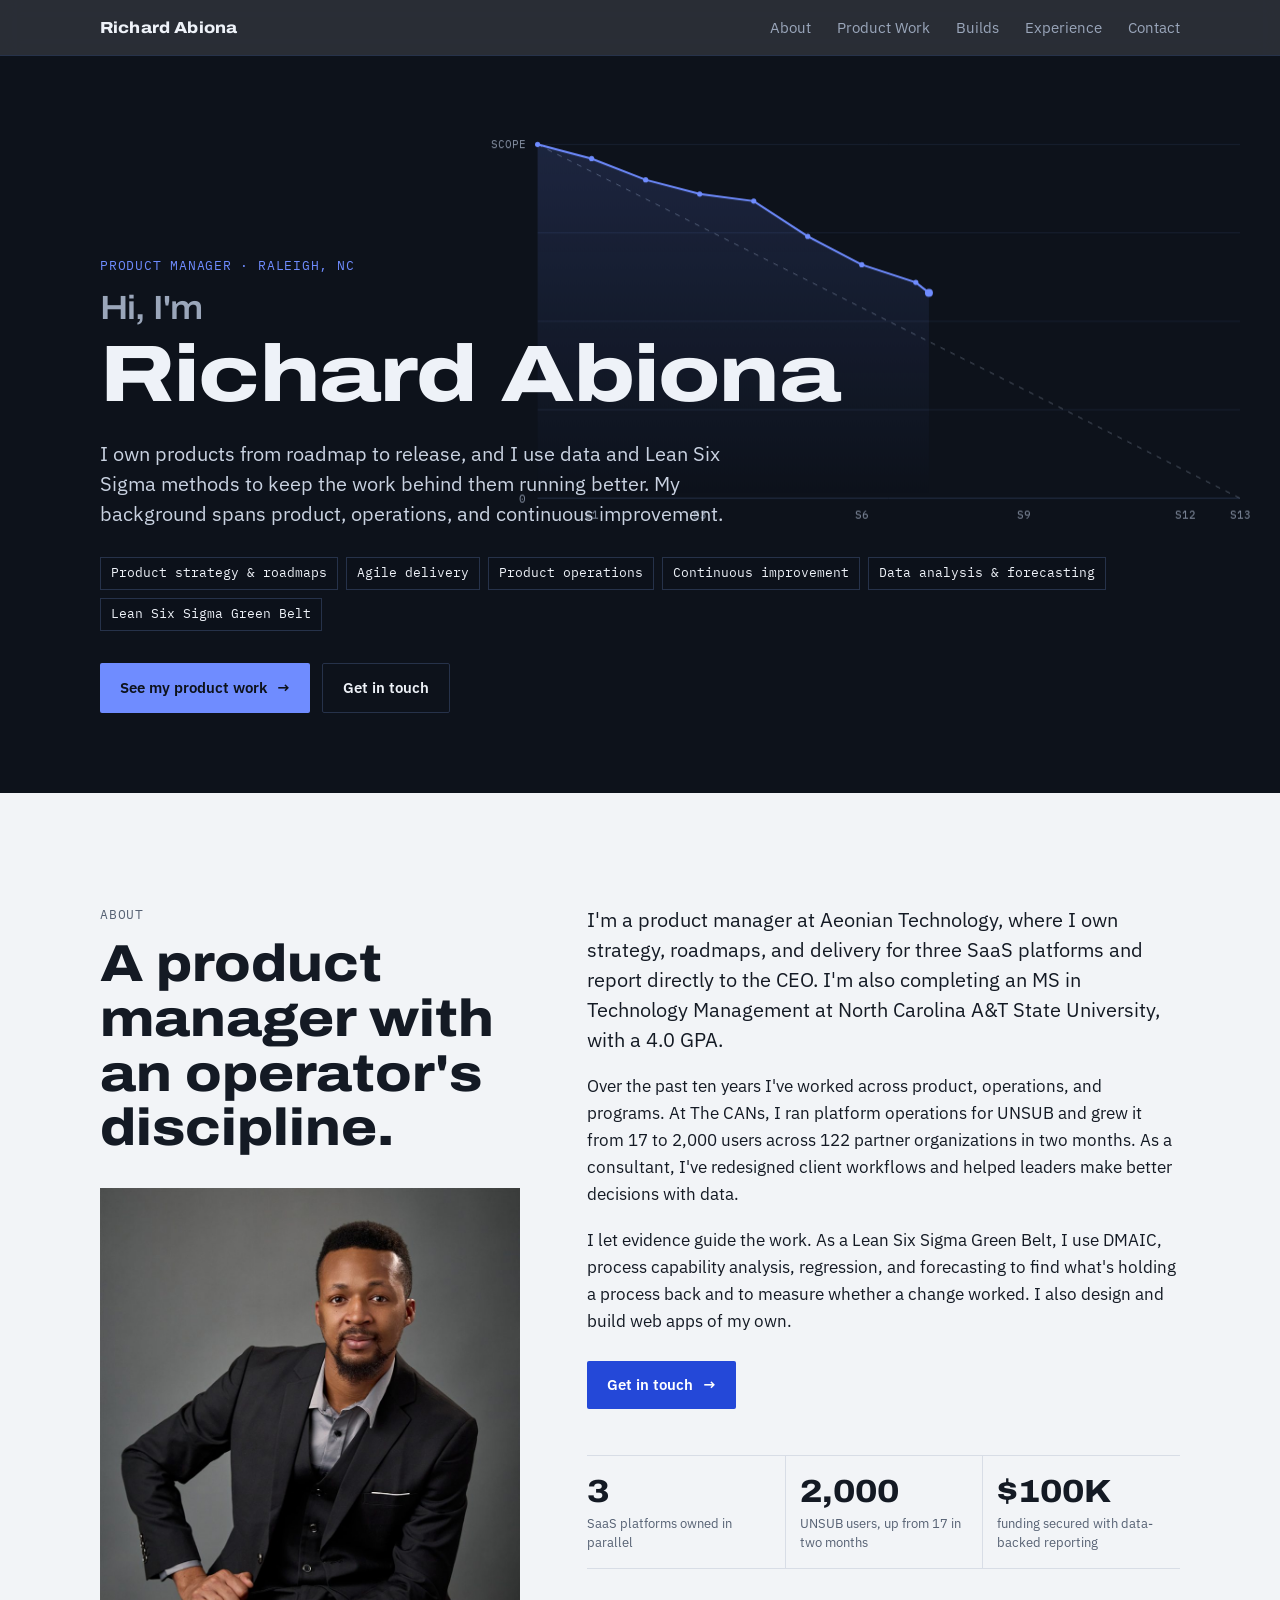
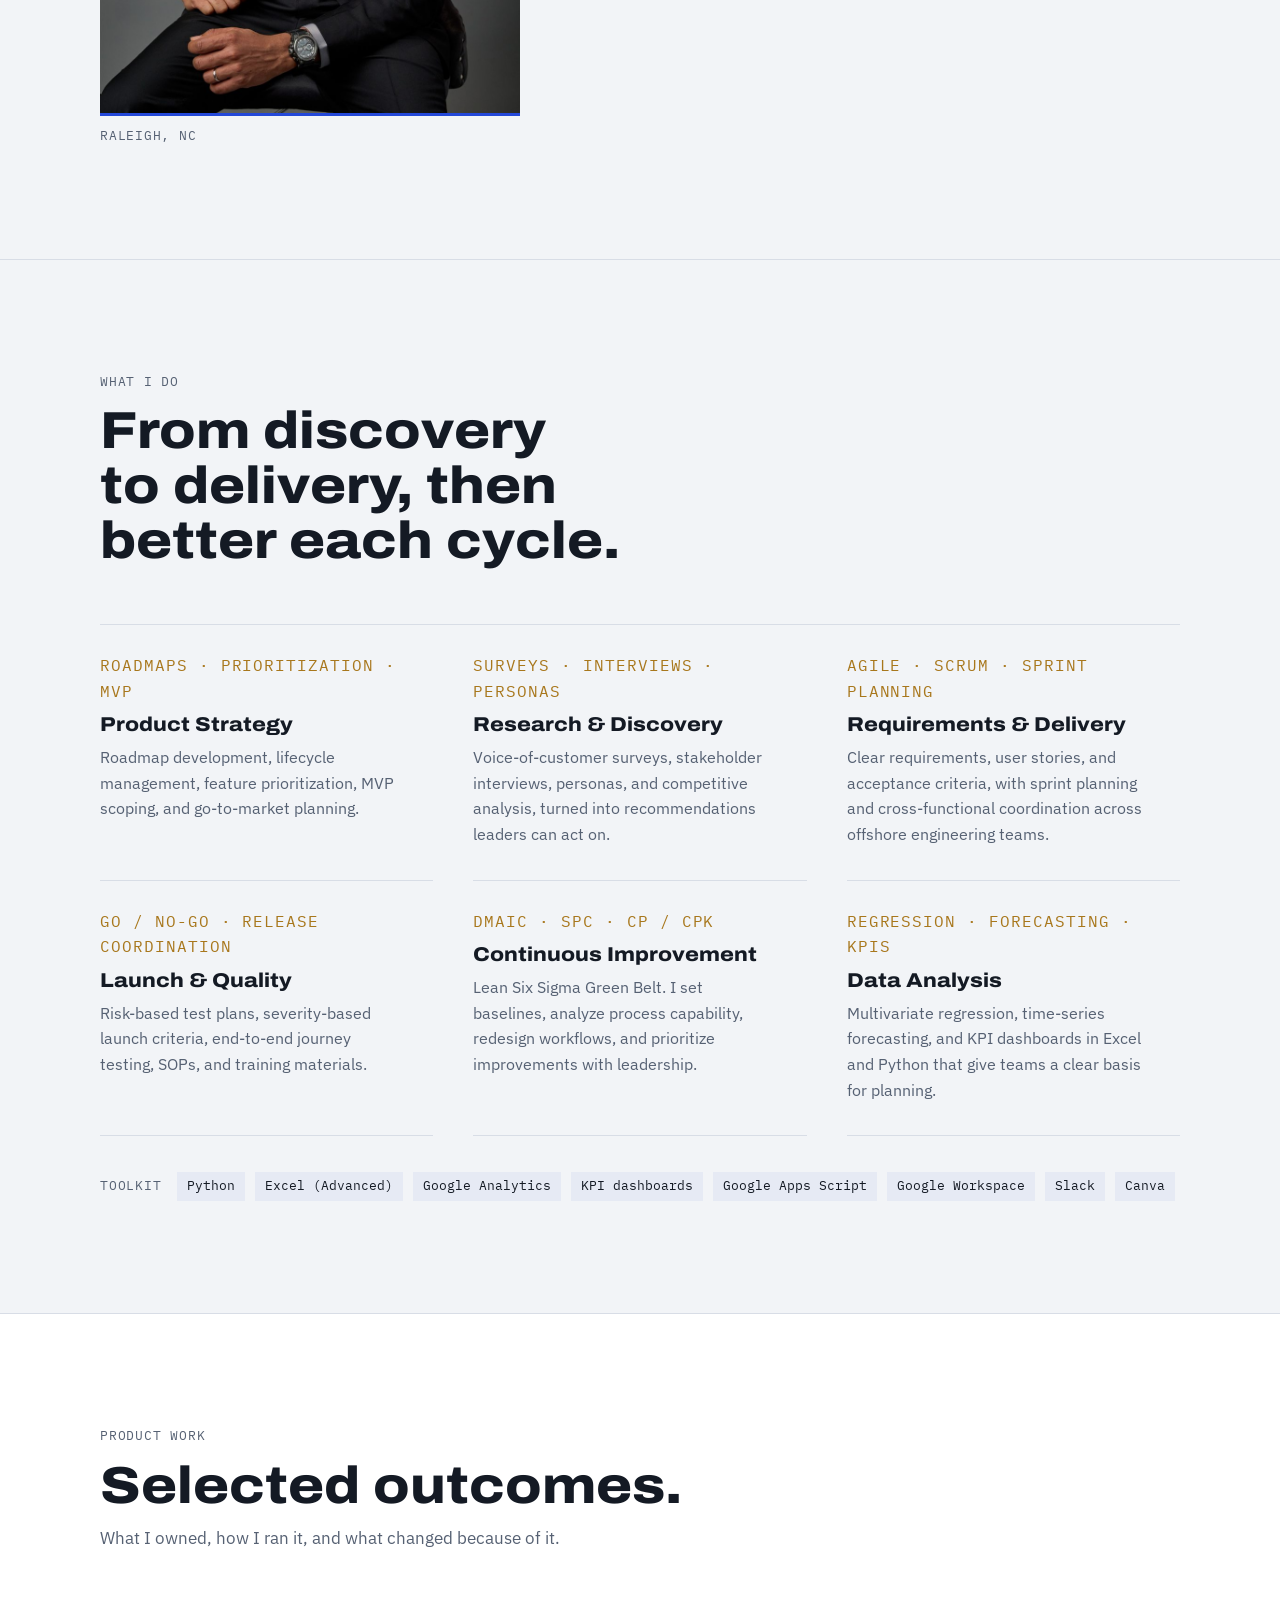
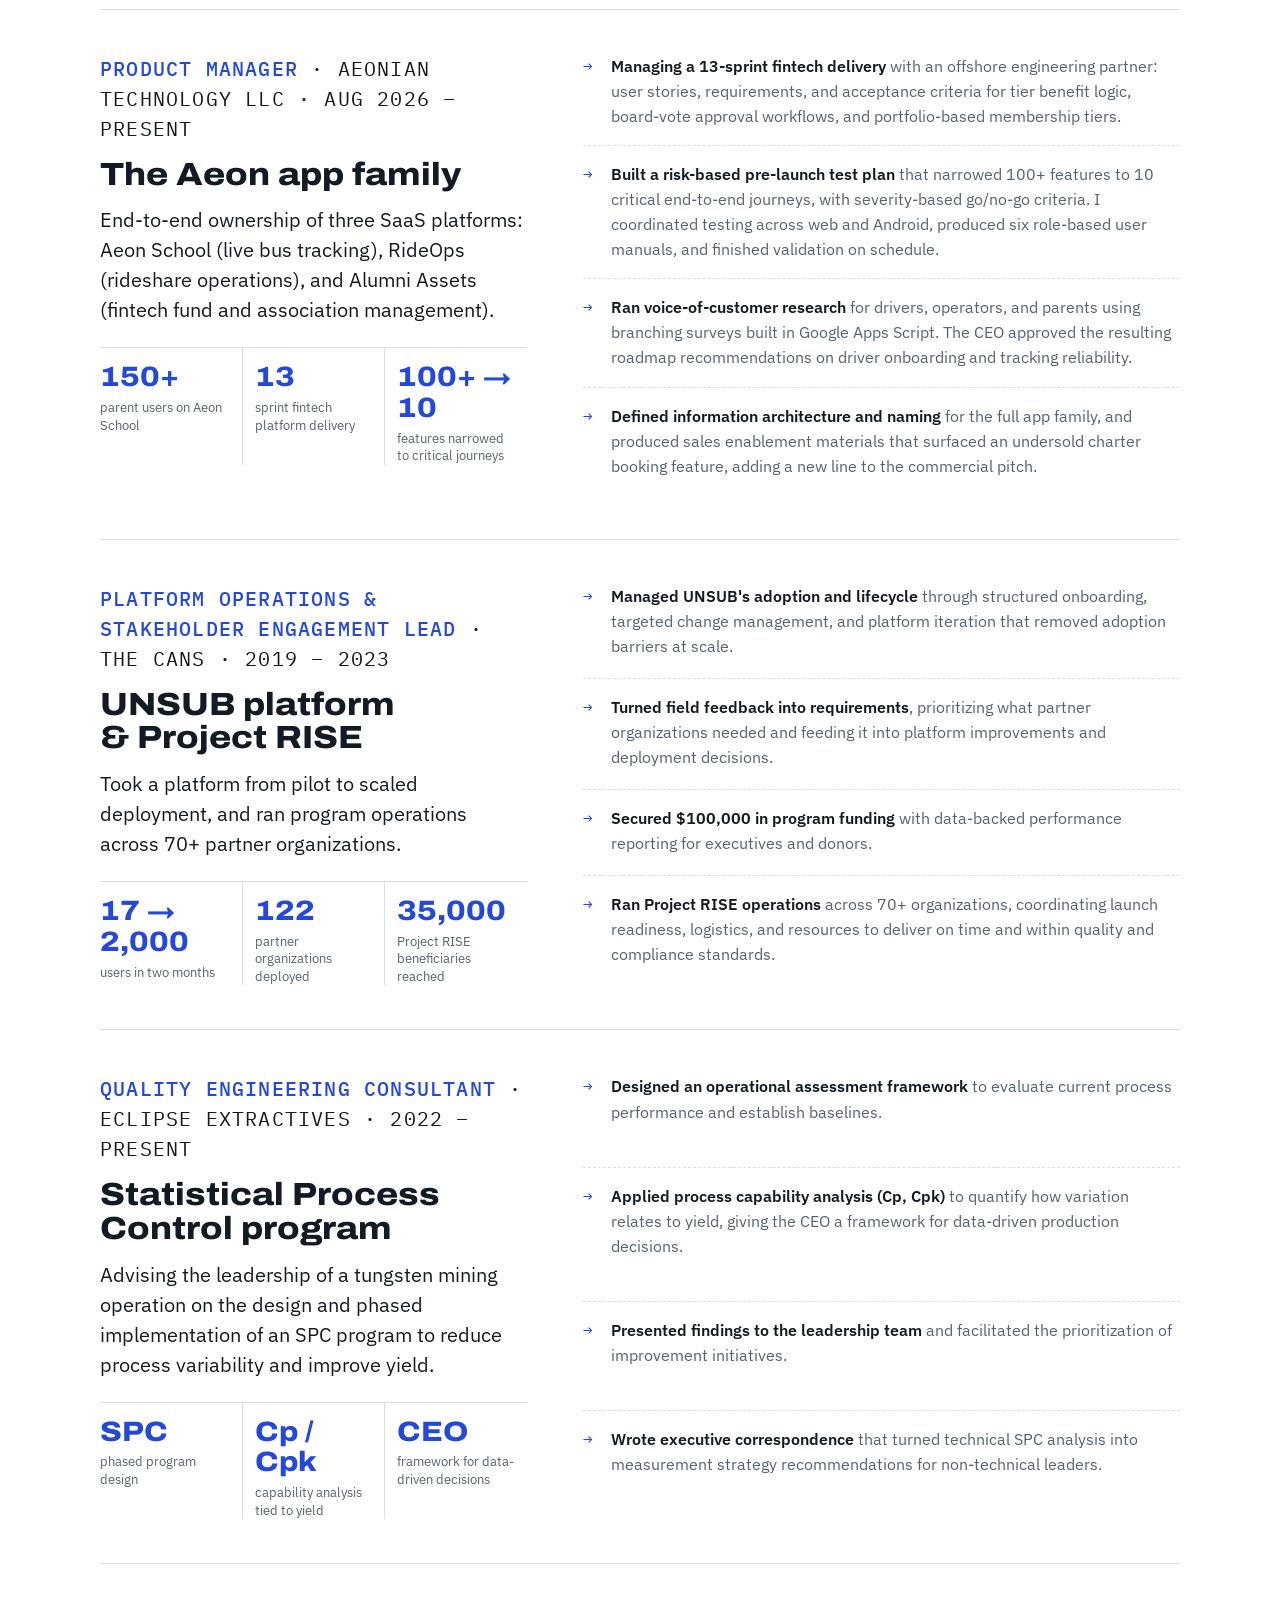
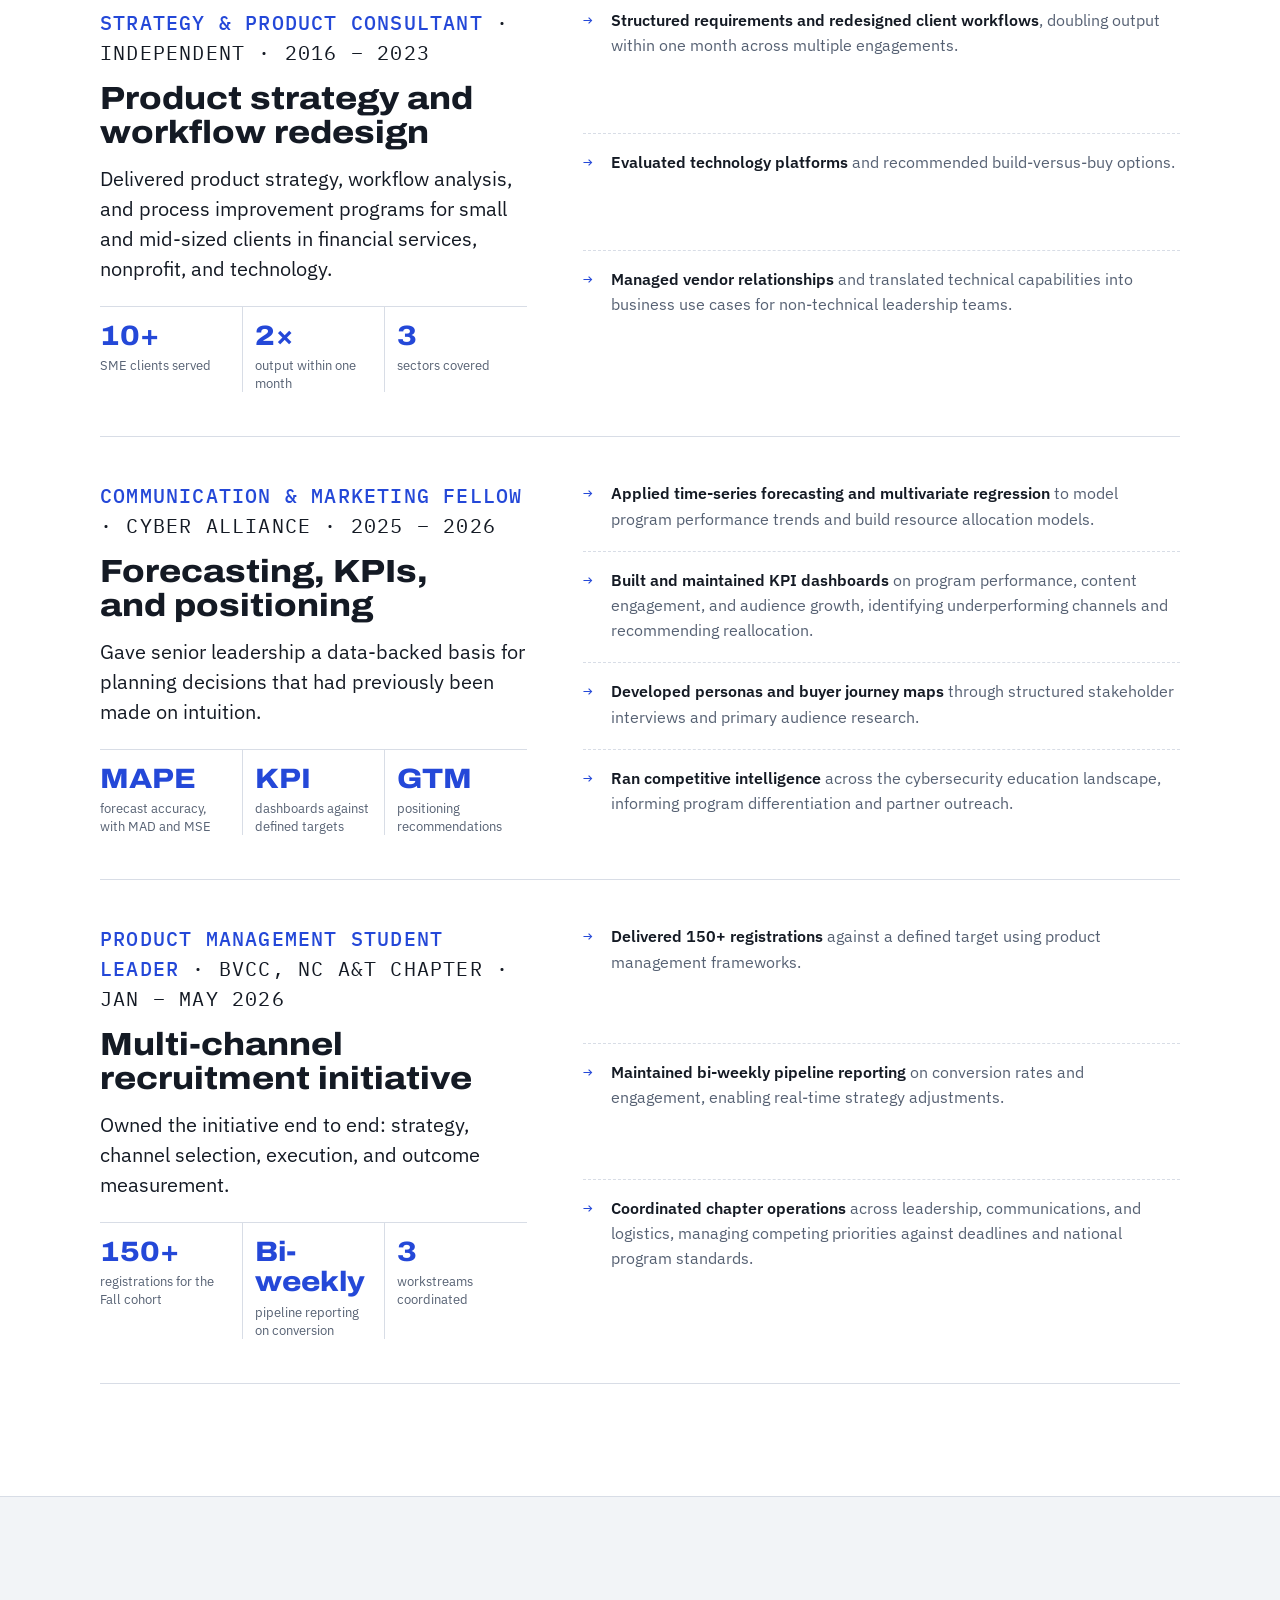
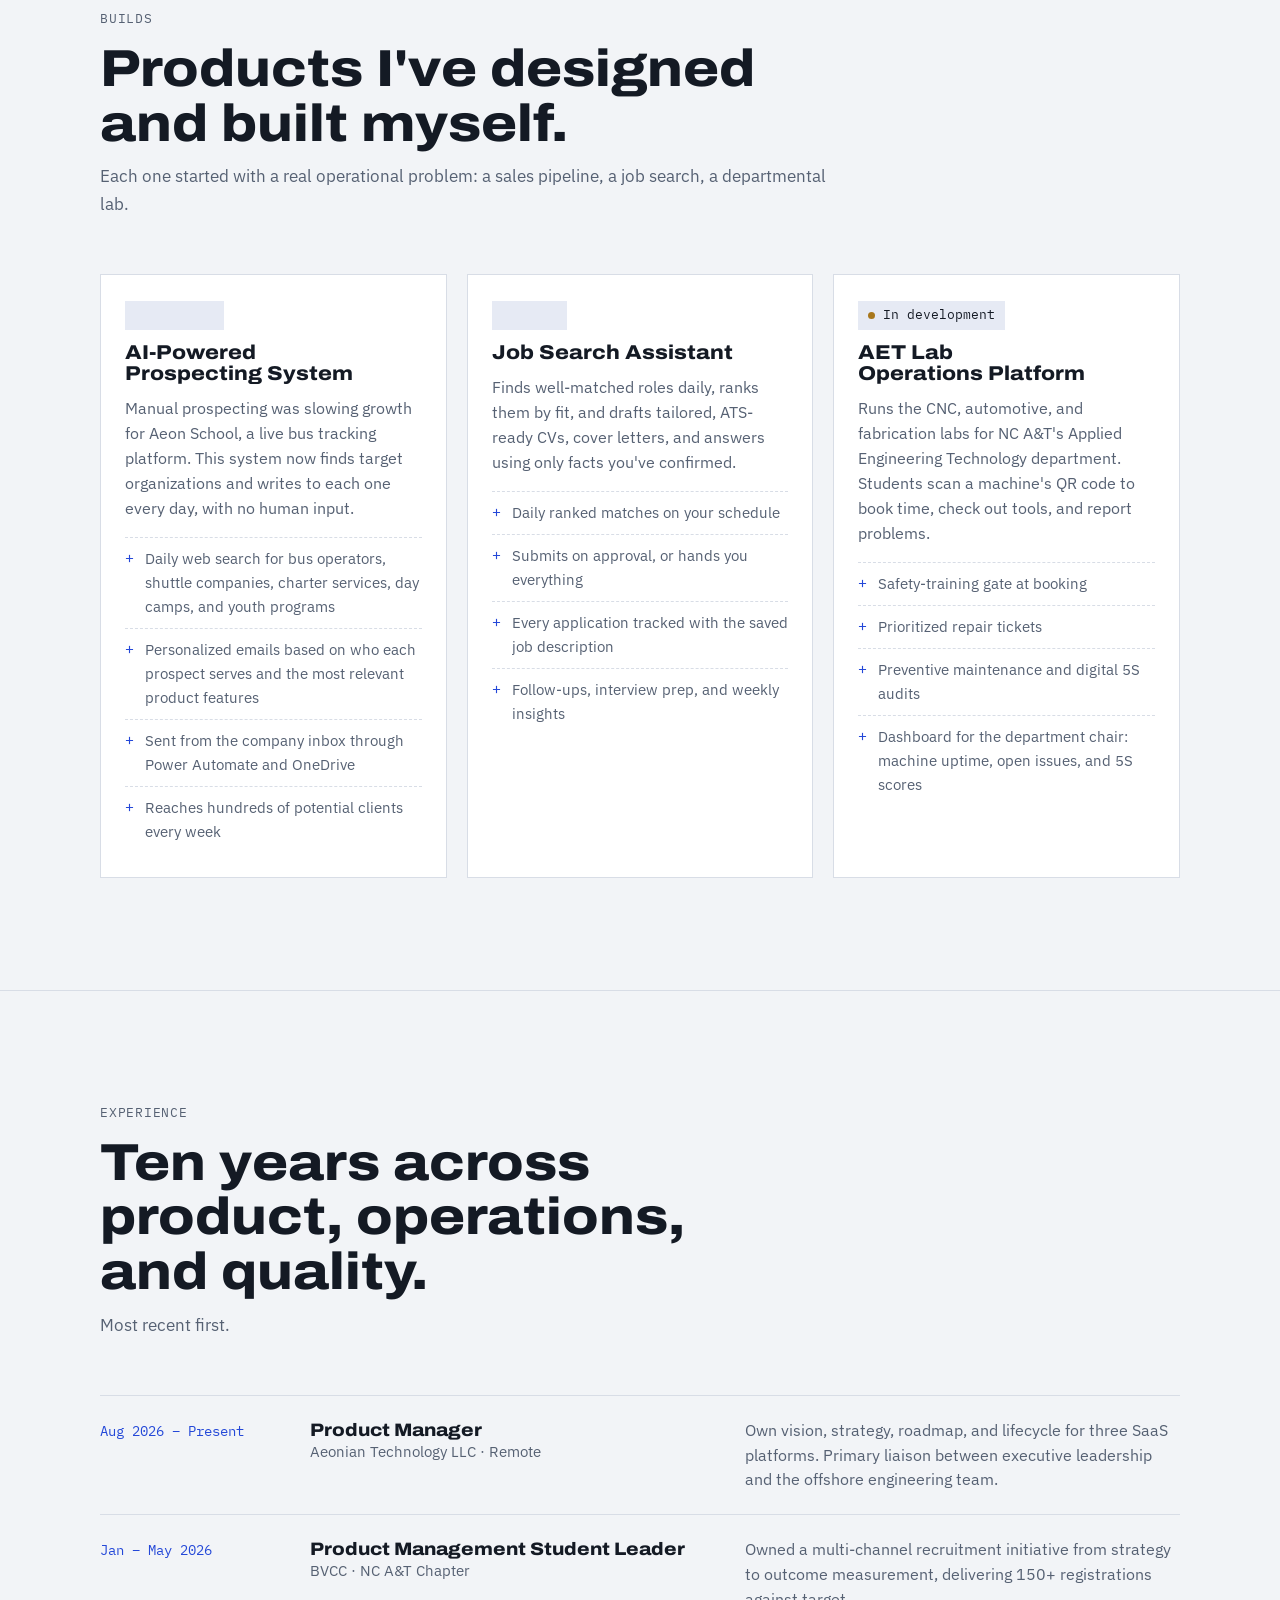
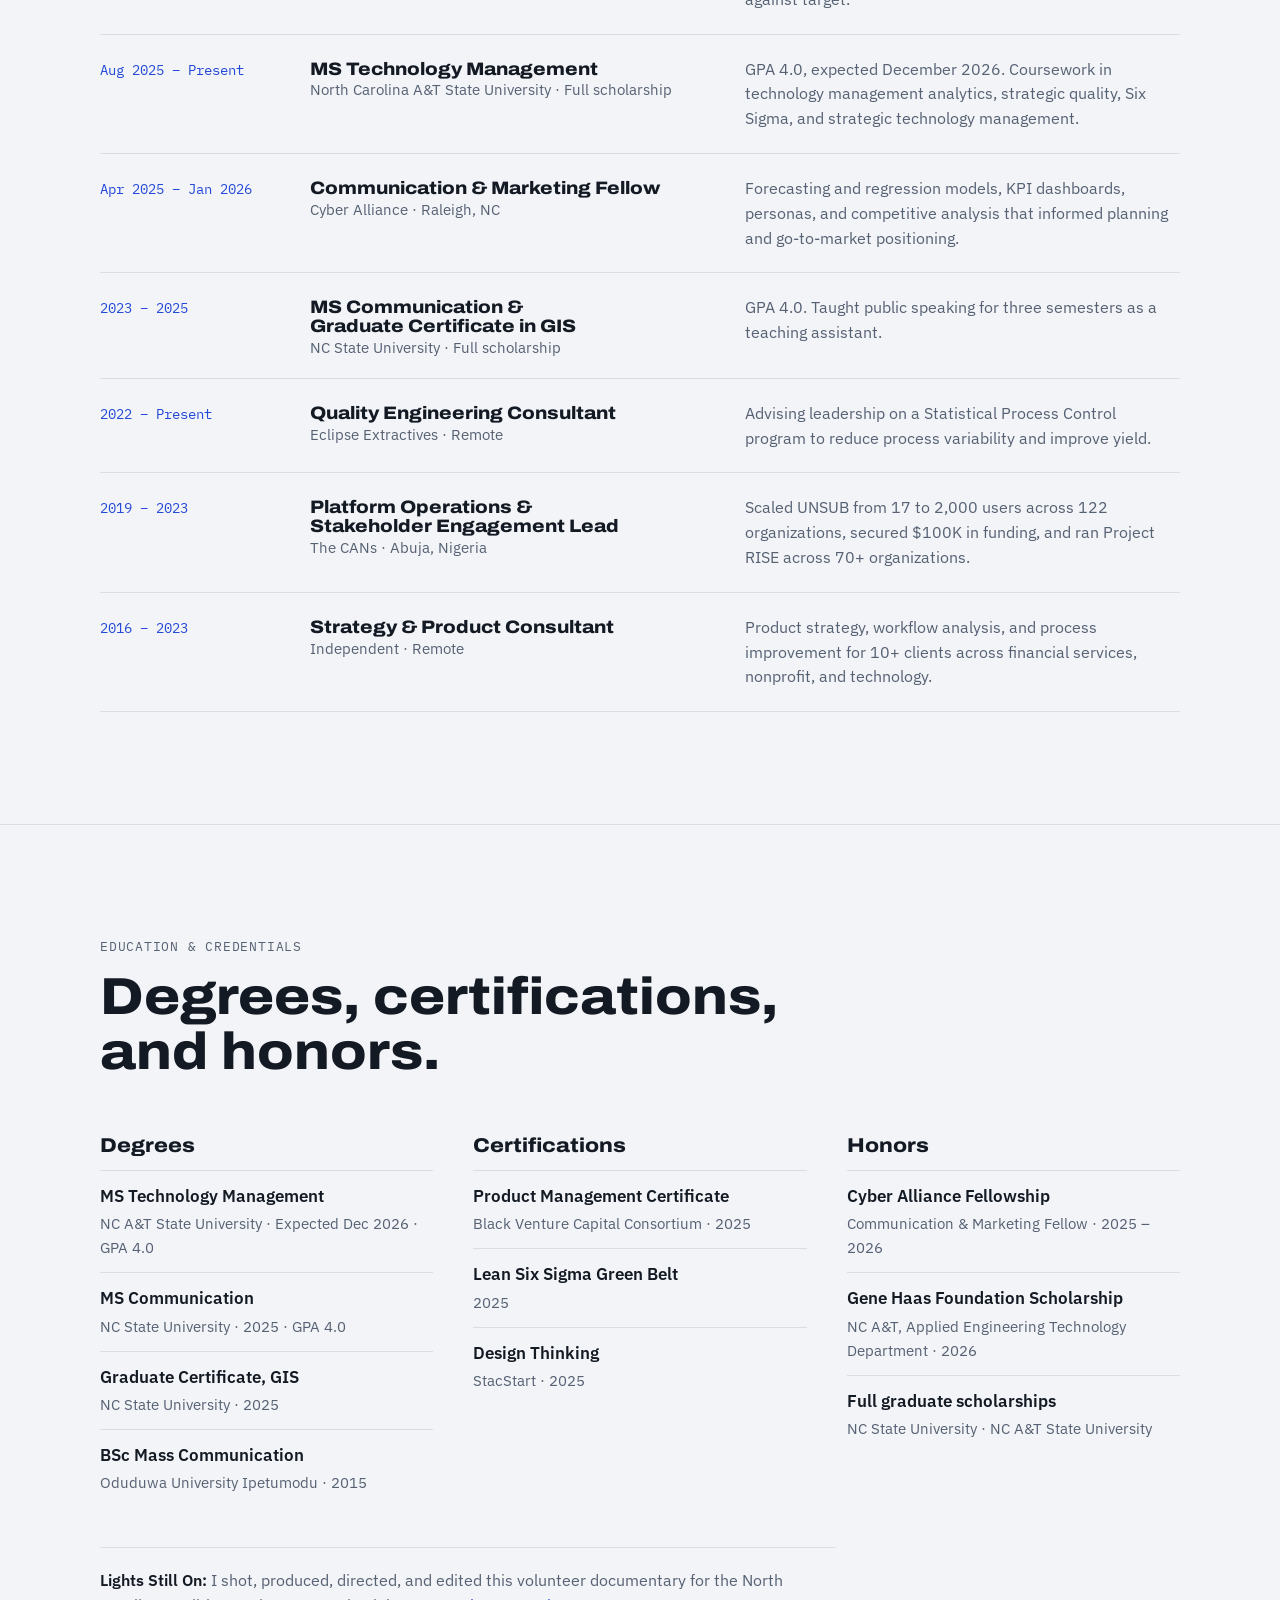
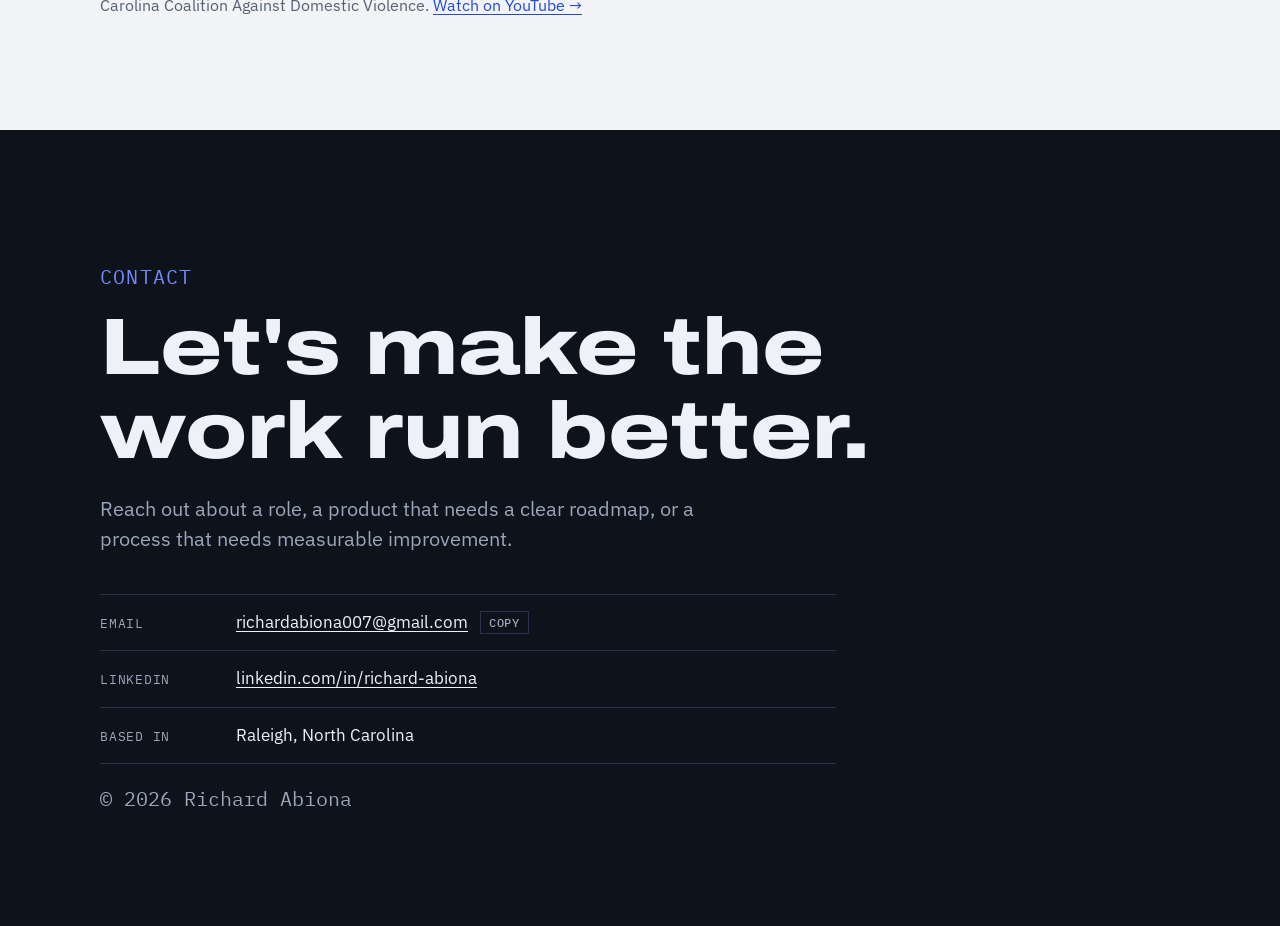
==== index.html @ 6068e870 "Add files via upload" ====
<!doctype html>
<html lang="en">
<head>
<meta charset="utf-8">
<meta name="viewport" content="width=device-width, initial-scale=1, viewport-fit=cover">
<style>body{margin:0}img{max-width:100%}[hidden]{display:none!important}</style>
<title>Richard Abiona | Product Manager</title>
<meta name="claude:viewport-fit-sides" content="cover">
<meta name="description" content="Richard Abiona is a Raleigh, NC product manager who owns SaaS roadmaps and delivery, with a background in product operations, process improvement, and data analysis.">
<meta name="author" content="Richard Abiona">
<meta name="robots" content="index, follow">
<link rel="canonical" href="https://richardabiona.com/">
<link rel="icon" href="favicon.ico" sizes="any">
<link rel="icon" href="icon-192.png" type="image/png" sizes="192x192">
<link rel="apple-touch-icon" href="apple-touch-icon.png">
<meta name="theme-color" content="#0d121b">
<meta property="og:type" content="profile">
<meta property="og:site_name" content="Richard Abiona">
<meta property="og:title" content="Richard Abiona | Product Manager">
<meta property="og:description" content="Product strategy, Agile delivery, continuous improvement, and data analysis. Lean Six Sigma Green Belt. Based in Raleigh, NC.">
<meta property="og:url" content="https://richardabiona.com/">
<meta property="og:image" content="https://richardabiona.com/og-image.jpg">
<meta property="og:image:width" content="1200">
<meta property="og:image:height" content="630">
<meta property="og:image:alt" content="Richard Abiona, Product Manager, Raleigh, NC">
<meta property="profile:first_name" content="Richard">
<meta property="profile:last_name" content="Abiona">
<meta name="twitter:card" content="summary_large_image">
<meta name="twitter:title" content="Richard Abiona | Product Manager">
<meta name="twitter:description" content="Product strategy, Agile delivery, continuous improvement, and data analysis. Based in Raleigh, NC.">
<meta name="twitter:image" content="https://richardabiona.com/og-image.jpg">
<script type="application/ld+json">
{
  "@context": "https://schema.org",
  "@type": "ProfilePage",
  "url": "https://richardabiona.com/",
  "name": "Richard Abiona",
  "mainEntity": {
    "@type": "Person",
    "@id": "https://richardabiona.com/#richard",
    "name": "Richard Abiona",
    "givenName": "Richard",
    "familyName": "Abiona",
    "url": "https://richardabiona.com/",
    "image": "https://richardabiona.com/richard-abiona.jpg",
    "email": "mailto:richardabiona007@gmail.com",
    "jobTitle": "Product Manager",
    "worksFor": { "@type": "Organization", "name": "Aeonian Technology LLC" },
    "description": "Product manager who owns SaaS roadmaps and delivery, with a background in product operations, process improvement, and data analysis.",
    "address": { "@type": "PostalAddress", "addressLocality": "Raleigh", "addressRegion": "NC", "addressCountry": "US" },
    "alumniOf": [
      { "@type": "CollegeOrUniversity", "name": "North Carolina State University" },
      { "@type": "CollegeOrUniversity", "name": "Oduduwa University Ipetumodu" }
    ],
    "affiliation": { "@type": "CollegeOrUniversity", "name": "North Carolina A&T State University" },
    "hasCredential": [
      { "@type": "EducationalOccupationalCredential", "name": "Product Management Certificate", "recognizedBy": { "@type": "Organization", "name": "Black Venture Capital Consortium" } },
      { "@type": "EducationalOccupationalCredential", "name": "Lean Six Sigma Green Belt" },
      { "@type": "EducationalOccupationalCredential", "name": "Design Thinking Certification", "recognizedBy": { "@type": "Organization", "name": "StacStart" } }
    ],
    "knowsAbout": ["Product management", "Product strategy", "Product operations", "Project management", "Agile delivery", "Continuous improvement", "Lean Six Sigma", "DMAIC", "Statistical process control", "Process capability analysis", "Data analysis", "Regression analysis", "Time-series forecasting", "KPI dashboards", "Stakeholder management"],
    "sameAs": ["https://www.linkedin.com/in/richard-abiona-0084b285/"]
  }
}
</script>
<link rel="preconnect" href="https://fonts.googleapis.com">
<link rel="preconnect" href="https://fonts.gstatic.com" crossorigin>
<link rel="stylesheet" href="https://fonts.googleapis.com/css2?family=Archivo:wdth,wght@112,600;112,800;125,800&family=IBM+Plex+Sans:ital,wght@0,400;0,500;0,600;1,400&family=IBM+Plex+Mono:wght@400;500&display=swap">
<style>
/* Layout: dark hero with a live 13-sprint burndown, then a light, cool page of left-aligned
   sections; mono "spec" labels carry the product vocabulary (sprints, go/no-go, KPIs). */
:root {
  --bg: #f2f4f7;
  --surface: #ffffff;
  --ink: #141a24;
  --muted: #566173;
  --line: #d8dde6;
  --accent: #2448d8;
  --brass: #a8771c;
  --good: #2e9e5b;
  --hero-bg: #0d121b;
  --hero-ink: #eef2f8;
  --hero-muted: #9aa6ba;
  --hero-soft: #c9d2e1;
  --hero-line: #26324a;
  --hero-accent: #6f8cff;
  --hero-warn: #e0a83c;
  --chip: #e6eaf4;
  --shadow: 0 1px 2px rgba(20, 26, 36, 0.06), 0 12px 32px -12px rgba(20, 26, 36, 0.18);

  --f-display: "Archivo", "Arial Narrow", "Helvetica Neue", Arial, sans-serif;
  --f-body: "IBM Plex Sans", "Segoe UI", system-ui, sans-serif;
  --f-mono: "IBM Plex Mono", ui-monospace, "Cascadia Mono", Consolas, monospace;

  --step--1: 0.8125rem;
  --step-0: 1.0625rem;
  --step-1: 1.25rem;
  --step-2: clamp(1.5rem, 1.2rem + 1.2vw, 2rem);
  --step-3: clamp(2rem, 1.4rem + 2.6vw, 3.25rem);
  --step-4: clamp(2.6rem, 1.6rem + 4.6vw, 5rem);
  --wrap: 1160px;
  --ease: cubic-bezier(0.2, 0.7, 0.2, 1);
}
@media (prefers-color-scheme: dark) {
  :root:not([data-theme="light"]) {
    --bg: #10151e; --surface: #171e2a; --ink: #e8ecf3; --muted: #9aa6ba; --line: #283246;
    --accent: #7d97ff; --brass: #d9a64a; --good: #4cc27f; --chip: #1f2838;
    --shadow: 0 1px 2px rgba(0, 0, 0, 0.3), 0 16px 36px -14px rgba(0, 0, 0, 0.6);
    color-scheme: dark;
  }
}
:root[data-theme="dark"] {
  --bg: #10151e; --surface: #171e2a; --ink: #e8ecf3; --muted: #9aa6ba; --line: #283246;
  --accent: #7d97ff; --brass: #d9a64a; --good: #4cc27f; --chip: #1f2838;
  --shadow: 0 1px 2px rgba(0, 0, 0, 0.3), 0 16px 36px -14px rgba(0, 0, 0, 0.6);
  color-scheme: dark;
}

* { box-sizing: border-box; }
html { scroll-behavior: smooth; }
body {
  background: var(--bg); color: var(--ink);
  font-family: var(--f-body); font-size: var(--step-0); line-height: 1.6;
  -webkit-font-smoothing: antialiased;
}
body::before {
  content: ""; position: fixed; inset: 0 0 auto; height: env(safe-area-inset-top, 0px);
  z-index: 10; background: var(--hero-bg);
}
a { color: var(--accent); text-underline-offset: 3px; }
a:focus-visible, button:focus-visible { outline: 2px solid var(--hero-accent); outline-offset: 3px; border-radius: 2px; }
h1, h2, h3 { font-family: var(--f-display); font-stretch: 112%; line-height: 1.05; text-wrap: balance; margin: 0; }
p { margin: 0; }

.wrap {
  max-width: var(--wrap); margin: 0 auto;
  padding-left: max(16px, env(safe-area-inset-left, 0px));
  padding-right: max(16px, env(safe-area-inset-right, 0px));
}
@media (min-width: 720px) {
  .wrap { padding-left: max(40px, env(safe-area-inset-left, 0px)); padding-right: max(40px, env(safe-area-inset-right, 0px)); }
}
.spec {
  font-family: var(--f-mono); font-size: var(--step--1); letter-spacing: 0.06em;
  text-transform: uppercase; color: var(--muted);
}

/* ---------- Nav ---------- */
.nav {
  position: sticky; top: env(safe-area-inset-top, 0px); z-index: 20;
  background: color-mix(in srgb, var(--hero-bg) 88%, transparent);
  backdrop-filter: blur(10px); -webkit-backdrop-filter: blur(10px);
  border-bottom: 1px solid var(--hero-line);
}
.nav .wrap { display: flex; align-items: center; justify-content: space-between; gap: 16px; padding-block: 14px; }
.brand { color: var(--hero-ink); text-decoration: none; font-family: var(--f-display); font-weight: 800; font-stretch: 112%; font-size: 1rem; letter-spacing: 0.01em; }
.nav-links { display: flex; gap: 26px; list-style: none; margin: 0; padding: 0; }
.nav-links a { color: var(--hero-muted); text-decoration: none; font-size: 0.9375rem; transition: color 0.2s; }
.nav-links a:hover, .nav-links a.active { color: var(--hero-ink); }
.progress { position: absolute; left: 0; bottom: -1px; height: 2px; width: 100%; background: var(--hero-accent); transform-origin: 0 50%; transform: scaleX(0); }
.menu-btn { display: none; background: none; border: 1px solid var(--hero-line); color: var(--hero-ink); font: 500 var(--step--1) var(--f-mono); padding: 6px 10px; cursor: pointer; letter-spacing: 0.06em; }
@media (max-width: 760px) {
  .menu-btn { display: block; }
  .nav-links { display: none; position: absolute; left: 0; right: 0; top: 100%; flex-direction: column; gap: 0;
    background: var(--hero-bg); border-bottom: 1px solid var(--hero-line);
    padding-left: max(16px, env(safe-area-inset-left, 0px)); padding-right: max(16px, env(safe-area-inset-right, 0px)); padding-block: 8px; }
  .nav-links.open { display: flex; }
  .nav-links a { display: block; padding-block: 12px; font-size: 1rem; }
}

/* ---------- Hero ---------- */
.hero { background: var(--hero-bg); color: var(--hero-ink); position: relative; overflow: hidden; }
.hero canvas { position: absolute; inset: 0; width: 100%; height: 100%; display: block; }
.hero .wrap { position: relative; padding-block: clamp(120px, 18vw, 200px) clamp(48px, 7vw, 80px); }
.hero .spec { color: var(--hero-accent); }
.hero h1 { font-size: var(--step-4); font-weight: 800; font-stretch: 125%; margin-top: 14px; letter-spacing: -0.01em; }
.hero h1 .hi { display: block; font-size: 0.42em; font-weight: 600; font-stretch: 112%; color: var(--hero-muted); margin-bottom: 0.2em; }
.hero .lede { max-width: 40rem; margin-top: 22px; font-size: var(--step-1); line-height: 1.5; color: var(--hero-soft); }
.hero-tags { display: flex; flex-wrap: wrap; gap: 8px; margin-top: 28px; padding: 0; list-style: none; }
.hero-tags li { font-family: var(--f-mono); font-size: var(--step--1); color: var(--hero-ink); border: 1px solid var(--hero-line); background: rgba(13,18,27,0.6); padding: 5px 10px; }
.hero-cta { display: flex; flex-wrap: wrap; gap: 12px; margin-top: 32px; }
.btn {
  display: inline-flex; align-items: center; gap: 10px;
  background: var(--accent); color: #fff; text-decoration: none; font-weight: 600;
  padding: 12px 20px; border-radius: 2px; font-size: 0.9375rem;
  transition: transform 0.25s var(--ease), filter 0.2s;
}
.btn:hover { filter: brightness(1.08); transform: translateY(-2px); }
.btn .arr { transition: transform 0.25s var(--ease); }
.btn:hover .arr { transform: translateX(3px); }
.hero .btn { background: var(--hero-accent); color: var(--hero-bg); }
.btn.ghost { background: transparent; color: var(--hero-ink); border: 1px solid var(--hero-line); }
:root[data-theme="dark"] .btn:not(.ghost) { color: #0d121b; }
@media (prefers-color-scheme: dark) { :root:not([data-theme="light"]) .btn:not(.ghost) { color: #0d121b; } }

/* Load-in for the hero copy */
@keyframes rise { from { opacity: 0; transform: translateY(14px); } to { opacity: 1; transform: none; } }
.hero .wrap > * { animation: rise 0.8s var(--ease) both; }
.hero .wrap > :nth-child(2) { animation-delay: 0.08s; }
.hero .wrap > :nth-child(3) { animation-delay: 0.18s; }
.hero .wrap > :nth-child(4) { animation-delay: 0.28s; }
.hero .wrap > :nth-child(5) { animation-delay: 0.38s; }

/* ---------- Sections ---------- */
section { padding-block: clamp(64px, 9vw, 112px); scroll-margin-top: 56px; }
section + section { border-top: 1px solid var(--line); }
.sec-head { display: grid; gap: 12px; margin-bottom: clamp(32px, 5vw, 56px); max-width: 46rem; }
.sec-head h2 { font-size: var(--step-3); font-weight: 800; }
.sec-head p { color: var(--muted); }

/* Scroll reveal: only applied by script to content that starts below the fold */
.pre { opacity: 0; transform: translateY(22px); }
.in { opacity: 1; transform: none; transition: opacity 0.7s var(--ease) var(--d, 0s), transform 0.7s var(--ease) var(--d, 0s); }

/* About */
.about-grid { display: grid; gap: clamp(32px, 5vw, 72px); grid-template-columns: 1fr; }
@media (min-width: 900px) { .about-grid { grid-template-columns: 5fr 7fr; } }
.about-grid h2 { font-size: var(--step-3); font-weight: 800; }
.portrait { margin: 32px 0 0; max-width: 420px; display: grid; gap: 10px; perspective: 900px; }
.portrait .frame { position: relative; overflow: hidden; border-bottom: 3px solid var(--accent); background: var(--chip); }
.portrait img { display: block; width: 100%; height: auto; aspect-ratio: 4 / 5; object-fit: cover; transform: scale(1.06); transition: transform 1.2s var(--ease); }
.portrait.in img, .portrait:not(.pre) img { transform: scale(1); }
.about-copy { display: grid; gap: 18px; max-width: 40rem; min-width: 0; align-content: start; }
.about-copy p:first-child { font-size: var(--step-1); line-height: 1.5; }
.about-copy .btn { justify-self: start; margin-top: 8px; }

.readout {
  margin-top: 28px; display: grid; grid-template-columns: repeat(3, minmax(0,1fr));
  border-top: 1px solid var(--line); border-bottom: 1px solid var(--line);
}
.readout div { padding: 18px 14px 16px 0; min-width: 0; }
.readout div + div { padding-left: 14px; border-left: 1px solid var(--line); }
.readout b { display: block; font-family: var(--f-display); font-stretch: 112%; font-weight: 800; font-size: var(--step-2); font-variant-numeric: tabular-nums; line-height: 1.1; }
.readout span { display: block; margin-top: 6px; font-size: var(--step--1); color: var(--muted); line-height: 1.4; }

/* What I do */
.do-grid { display: grid; grid-template-columns: repeat(auto-fit, minmax(min(100%, 310px), 1fr)); column-gap: 40px; border-top: 1px solid var(--line); }
.do-item { padding: 28px 28px 32px 0; border-bottom: 1px solid var(--line); display: grid; gap: 10px; align-content: start; min-width: 0; }
.do-item .spec { color: var(--brass); }
.do-item h3 { font-size: var(--step-1); font-weight: 800; }
.do-item p { color: var(--muted); font-size: 1rem; }
.toolkit { margin-top: 36px; display: flex; flex-wrap: wrap; gap: 8px 10px; align-items: center; }
.toolkit .spec { margin-right: 6px; }
.toolkit span:not(.spec) { font-family: var(--f-mono); font-size: var(--step--1); padding: 4px 10px; background: var(--chip); }

/* Product work: case studies */
.work { background: var(--surface); }
.case { display: grid; gap: 28px 56px; grid-template-columns: 1fr; padding-block: 44px; border-top: 1px solid var(--line); }
.case:last-child { border-bottom: 1px solid var(--line); }
@media (min-width: 960px) { .case { grid-template-columns: 5fr 7fr; } }
.case-meta { display: grid; gap: 14px; align-content: start; min-width: 0; }
.case-meta .spec b { color: var(--accent); font-weight: 500; }
.case-meta h3 { font-size: var(--step-2); font-weight: 800; }
.case-meta > p { font-size: var(--step-1); line-height: 1.5; color: var(--ink); }
.case-metrics { display: grid; grid-template-columns: repeat(3, minmax(0, 1fr)); gap: 0; margin-top: 8px; border-top: 1px solid var(--line); }
.case-metrics div { padding: 14px 12px 0 0; min-width: 0; }
.case-metrics div + div { padding-left: 12px; border-left: 1px solid var(--line); }
.case-metrics b { display: block; font-family: var(--f-display); font-stretch: 112%; font-weight: 800; font-size: clamp(1.25rem, 1rem + 1vw, 1.75rem); line-height: 1.1; font-variant-numeric: tabular-nums; color: var(--accent); }
.case-metrics span { display: block; margin-top: 6px; font-size: 0.8125rem; color: var(--muted); line-height: 1.35; }
.case-body { list-style: none; margin: 0; padding: 0; display: grid; min-width: 0; counter-reset: none; }
.case-body li { padding: 16px 0 16px 28px; border-top: 1px dashed var(--line); position: relative; color: var(--muted); font-size: 0.98rem; }
.case-body li:first-child { border-top: 0; padding-top: 0; }
.case-body li::before { content: "→"; position: absolute; left: 0; top: 16px; font-family: var(--f-mono); color: var(--accent); }
.case-body li:first-child::before { top: 0; }
.case-body b { color: var(--ink); font-weight: 600; }

/* Builds: tilt cards */
.builds-grid { display: grid; gap: 20px; grid-template-columns: repeat(auto-fit, minmax(min(100%, 320px), 1fr)); perspective: 1200px; }
.build {
  position: relative; background: var(--surface); border: 1px solid var(--line); padding: 26px 24px 24px;
  display: grid; gap: 12px; align-content: start; min-width: 0;
  transform: rotateX(var(--rx, 0deg)) rotateY(var(--ry, 0deg)) translateZ(0);
  transform-style: preserve-3d; transition: transform 0.5s var(--ease), box-shadow 0.4s var(--ease), border-color 0.3s;
}
.build::after {
  content: ""; position: absolute; inset: 0; pointer-events: none; opacity: 0; transition: opacity 0.3s;
  background: radial-gradient(420px circle at var(--mx, 50%) var(--my, 50%), color-mix(in srgb, var(--accent) 12%, transparent), transparent 60%);
}
.build:hover { box-shadow: var(--shadow); border-color: color-mix(in srgb, var(--accent) 40%, var(--line)); }
.build:hover::after { opacity: 1; }
.build.tilting { transition: transform 0.12s linear, box-shadow 0.4s var(--ease), border-color 0.3s; }
.build h3 { font-size: var(--step-1); font-weight: 800; }
.build > p { color: var(--muted); font-size: 0.98rem; }
.status { display: inline-flex; align-items: center; gap: 8px; justify-self: start; font-family: var(--f-mono); font-size: var(--step--1); padding: 4px 10px; background: var(--chip); color: var(--ink); }
.status::before { content: ""; width: 7px; height: 7px; border-radius: 50%; background: var(--good); }
.status.wip::before { background: var(--brass); animation: pulse 2.4s ease-in-out infinite; }
@keyframes pulse { 0%, 100% { opacity: 1; } 50% { opacity: 0.35; } }
.feat { list-style: none; margin: 4px 0 0; padding: 0; display: grid; }
.feat li { padding: 9px 0 9px 20px; border-top: 1px dashed var(--line); position: relative; font-size: 0.9375rem; color: var(--muted); }
.feat li::before { content: "+"; position: absolute; left: 0; top: 8px; font-family: var(--f-mono); color: var(--accent); }

/* Path / timeline */
.path { list-style: none; margin: 0; padding: 0; display: grid; }
.path li { display: grid; grid-template-columns: 1fr; gap: 6px 40px; padding-block: 22px; border-top: 1px solid var(--line); }
.path li:last-child { border-bottom: 1px solid var(--line); }
@media (min-width: 760px) { .path li { grid-template-columns: 170px 1fr 1.1fr; align-items: baseline; } }
.path .when { font-family: var(--f-mono); font-size: 0.875rem; color: var(--accent); font-variant-numeric: tabular-nums; }
.path h3 { font-size: 1.125rem; font-weight: 800; }
.path .where { display: block; font-family: var(--f-body); font-weight: 400; font-stretch: 100%; color: var(--muted); font-size: 0.9375rem; margin-top: 4px; }
.path p { color: var(--muted); font-size: 0.96875rem; min-width: 0; }

/* Credentials */
.cred-grid { display: grid; gap: 40px; grid-template-columns: repeat(auto-fit, minmax(min(100%, 300px), 1fr)); }
.cred-grid h3 { font-size: var(--step-1); font-weight: 800; margin-bottom: 14px; }
.cred { list-style: none; margin: 0; padding: 0; }
.cred li { padding-block: 12px; border-top: 1px solid var(--line); display: grid; gap: 2px; }
.cred li b { font-weight: 600; }
.cred li span { color: var(--muted); font-size: 0.9375rem; }
.also { margin-top: 40px; padding-top: 20px; border-top: 1px solid var(--line); color: var(--muted); max-width: 46rem; font-size: 0.98rem; }
.also b { color: var(--ink); font-weight: 600; }

/* Contact */
.contact { background: var(--hero-bg); color: var(--hero-ink); border-top: 0 !important; }
.contact h2 { font-size: var(--step-4); font-weight: 800; font-stretch: 125%; max-width: 14ch; }
.contact .spec { color: var(--hero-accent); }
.contact p { color: var(--hero-muted); max-width: 38rem; margin-top: 20px; font-size: var(--step-1); line-height: 1.5; }
.contact-rows { margin-top: 40px; display: grid; gap: 0; max-width: 46rem; }
.contact-rows div { display: grid; grid-template-columns: 120px 1fr; gap: 16px; padding-block: 14px; border-top: 1px solid var(--hero-line); align-items: baseline; }
.contact-rows div:last-child { border-bottom: 1px solid var(--hero-line); }
.contact-rows dt { font-family: var(--f-mono); font-size: var(--step--1); letter-spacing: 0.06em; text-transform: uppercase; color: var(--hero-muted); }
.contact-rows dd { margin: 0; color: var(--hero-ink); min-width: 0; overflow-wrap: anywhere; }
.contact-rows a { color: var(--hero-ink); }
.copy-btn { margin-left: 12px; background: none; border: 1px solid var(--hero-line); color: var(--hero-muted); font: 500 0.75rem var(--f-mono); letter-spacing: 0.06em; padding: 3px 8px; cursor: pointer; vertical-align: 1px; }
.copy-btn:hover { color: var(--hero-ink); }
.foot { margin-top: 64px; font-family: var(--f-mono); font-size: var(--step--1); color: var(--hero-muted); }

@media (prefers-reduced-motion: reduce) {
  html { scroll-behavior: auto; }
  *, *::before, *::after { animation: none !important; transition: none !important; }
  .pre { opacity: 1; transform: none; }
  .build { transform: none; }
  .portrait img { transform: none; }
}
</style>
</head>
<body>
<nav class="nav" aria-label="Main">
  <div class="wrap">
    <a class="brand" href="#top">Richard Abiona</a>
    <button class="menu-btn" id="menu-btn" aria-expanded="false" aria-controls="nav-links">MENU</button>
    <ul class="nav-links" id="nav-links">
      <li><a href="#about">About</a></li>
      <li><a href="#work">Product Work</a></li>
      <li><a href="#builds">Builds</a></li>
      <li><a href="#path">Experience</a></li>
      <li><a href="#contact">Contact</a></li>
    </ul>
  </div>
  <div class="progress" id="progress"></div>
</nav>

<header class="hero" id="top">
  <canvas id="burndown" aria-hidden="true"></canvas>
  <div class="wrap">
    <p class="spec">Product Manager · Raleigh, NC</p>
    <h1><span class="hi">Hi, I'm</span>Richard Abiona</h1>
    <p class="lede">I own products from roadmap to release, and I use data and Lean Six Sigma methods to keep the work behind them running better. My background spans product, operations, and continuous improvement.</p>
    <ul class="hero-tags">
      <li>Product strategy &amp; roadmaps</li>
      <li>Agile delivery</li>
      <li>Product operations</li>
      <li>Continuous improvement</li>
      <li>Data analysis &amp; forecasting</li>
      <li>Lean Six Sigma Green Belt</li>
    </ul>
    <div class="hero-cta">
      <a class="btn" href="#work">See my product work <span class="arr">→</span></a>
      <a class="btn ghost" href="#contact">Get in touch</a>
    </div>
  </div>
</header>

<main>
  <section id="about">
    <div class="wrap about-grid">
      <div>
        <p class="spec">About</p>
        <h2 style="margin-top:12px">A product manager with an operator's discipline.</h2>
        <figure class="portrait" data-reveal>
          <div class="frame"><img src="richard-abiona.jpg" width="900" height="1125" alt="Portrait of Richard Abiona in a black three-piece suit, seated against a grey backdrop"></div>
          <figcaption class="spec">Raleigh, NC</figcaption>
        </figure>
      </div>
      <div class="about-copy">
        <p>I'm a product manager at Aeonian Technology, where I own strategy, roadmaps, and delivery for three SaaS platforms and report directly to the CEO. I'm also completing an MS in Technology Management at North Carolina A&amp;T State University, with a 4.0 GPA.</p>
        <p>Over the past ten years I've worked across product, operations, and programs. At The CANs, I ran platform operations for UNSUB and grew it from 17 to 2,000 users across 122 partner organizations in two months. As a consultant, I've redesigned client workflows and helped leaders make better decisions with data.</p>
        <p>I let evidence guide the work. As a Lean Six Sigma Green Belt, I use DMAIC, process capability analysis, regression, and forecasting to find what's holding a process back and to measure whether a change worked. I also design and build web apps of my own.</p>
        <a class="btn" href="#contact">Get in touch <span class="arr">→</span></a>
        <div class="readout" aria-label="Highlights">
          <div data-reveal><b data-count="3">3</b><span>SaaS platforms owned in parallel</span></div>
          <div data-reveal style="--d:.08s"><b data-count="2000" data-suffix="">2,000</b><span>UNSUB users, up from 17 in two months</span></div>
          <div data-reveal style="--d:.16s"><b data-count="100" data-prefix="$" data-suffix="K">$100K</b><span>funding secured with data-backed reporting</span></div>
        </div>
      </div>
    </div>
  </section>

  <section id="skills">
    <div class="wrap">
      <div class="sec-head">
        <p class="spec">What I do</p>
        <h2>From discovery to delivery, then better each cycle.</h2>
      </div>
      <div class="do-grid">
        <article class="do-item" data-reveal>
          <p class="spec">Roadmaps · Prioritization · MVP</p>
          <h3>Product Strategy</h3>
          <p>Roadmap development, lifecycle management, feature prioritization, MVP scoping, and go-to-market planning.</p>
        </article>
        <article class="do-item" data-reveal style="--d:.06s">
          <p class="spec">Surveys · Interviews · Personas</p>
          <h3>Research &amp; Discovery</h3>
          <p>Voice-of-customer surveys, stakeholder interviews, personas, and competitive analysis, turned into recommendations leaders can act on.</p>
        </article>
        <article class="do-item" data-reveal style="--d:.12s">
          <p class="spec">Agile · Scrum · Sprint planning</p>
          <h3>Requirements &amp; Delivery</h3>
          <p>Clear requirements, user stories, and acceptance criteria, with sprint planning and cross-functional coordination across offshore engineering teams.</p>
        </article>
        <article class="do-item" data-reveal>
          <p class="spec">Go / no-go · Release coordination</p>
          <h3>Launch &amp; Quality</h3>
          <p>Risk-based test plans, severity-based launch criteria, end-to-end journey testing, SOPs, and training materials.</p>
        </article>
        <article class="do-item" data-reveal style="--d:.06s">
          <p class="spec">DMAIC · SPC · Cp / Cpk</p>
          <h3>Continuous Improvement</h3>
          <p>Lean Six Sigma Green Belt. I set baselines, analyze process capability, redesign workflows, and prioritize improvements with leadership.</p>
        </article>
        <article class="do-item" data-reveal style="--d:.12s">
          <p class="spec">Regression · Forecasting · KPIs</p>
          <h3>Data Analysis</h3>
          <p>Multivariate regression, time-series forecasting, and KPI dashboards in Excel and Python that give teams a clear basis for planning.</p>
        </article>
      </div>
      <div class="toolkit" data-reveal>
        <span class="spec">Toolkit</span>
        <span>Python</span><span>Excel (Advanced)</span><span>Google Analytics</span><span>KPI dashboards</span><span>Google Apps Script</span><span>Google Workspace</span><span>Slack</span><span>Canva</span>
      </div>
    </div>
  </section>

  <section id="work" class="work">
    <div class="wrap">
      <div class="sec-head">
        <p class="spec">Product work</p>
        <h2>Selected outcomes.</h2>
        <p>What I owned, how I ran it, and what changed because of it.</p>
      </div>

      <article class="case">
        <div class="case-meta" data-reveal>
          <p class="spec"><b>Product Manager</b> · Aeonian Technology LLC · Aug 2026 – Present</p>
          <h3>The Aeon app family</h3>
          <p>End-to-end ownership of three SaaS platforms: Aeon School (live bus tracking), RideOps (rideshare operations), and Alumni Assets (fintech fund and association management).</p>
          <div class="case-metrics">
            <div><b data-count="150" data-suffix="+">150+</b><span>parent users on Aeon School</span></div>
            <div><b data-count="13">13</b><span>sprint fintech platform delivery</span></div>
            <div><b>100+ → 10</b><span>features narrowed to critical journeys</span></div>
          </div>
        </div>
        <ul class="case-body" data-reveal style="--d:.1s">
          <li><b>Managing a 13-sprint fintech delivery</b> with an offshore engineering partner: user stories, requirements, and acceptance criteria for tier benefit logic, board-vote approval workflows, and portfolio-based membership tiers.</li>
          <li><b>Built a risk-based pre-launch test plan</b> that narrowed 100+ features to 10 critical end-to-end journeys, with severity-based go/no-go criteria. I coordinated testing across web and Android, produced six role-based user manuals, and finished validation on schedule.</li>
          <li><b>Ran voice-of-customer research</b> for drivers, operators, and parents using branching surveys built in Google Apps Script. The CEO approved the resulting roadmap recommendations on driver onboarding and tracking reliability.</li>
          <li><b>Defined information architecture and naming</b> for the full app family, and produced sales enablement materials that surfaced an undersold charter booking feature, adding a new line to the commercial pitch.</li>
        </ul>
      </article>

      <article class="case">
        <div class="case-meta" data-reveal>
          <p class="spec"><b>Platform Operations &amp; Stakeholder Engagement Lead</b> · The CANs · 2019 – 2023</p>
          <h3>UNSUB platform &amp; Project RISE</h3>
          <p>Took a platform from pilot to scaled deployment, and ran program operations across 70+ partner organizations.</p>
          <div class="case-metrics">
            <div><b>17 → 2,000</b><span>users in two months</span></div>
            <div><b data-count="122">122</b><span>partner organizations deployed</span></div>
            <div><b data-count="35000">35,000</b><span>Project RISE beneficiaries reached</span></div>
          </div>
        </div>
        <ul class="case-body" data-reveal style="--d:.1s">
          <li><b>Managed UNSUB's adoption and lifecycle</b> through structured onboarding, targeted change management, and platform iteration that removed adoption barriers at scale.</li>
          <li><b>Turned field feedback into requirements</b>, prioritizing what partner organizations needed and feeding it into platform improvements and deployment decisions.</li>
          <li><b>Secured $100,000 in program funding</b> with data-backed performance reporting for executives and donors.</li>
          <li><b>Ran Project RISE operations</b> across 70+ organizations, coordinating launch readiness, logistics, and resources to deliver on time and within quality and compliance standards.</li>
        </ul>
      </article>

      <article class="case">
        <div class="case-meta" data-reveal>
          <p class="spec"><b>Quality Engineering Consultant</b> · Eclipse Extractives · 2022 – Present</p>
          <h3>Statistical Process Control program</h3>
          <p>Advising the leadership of a tungsten mining operation on the design and phased implementation of an SPC program to reduce process variability and improve yield.</p>
          <div class="case-metrics">
            <div><b>SPC</b><span>phased program design</span></div>
            <div><b>Cp / Cpk</b><span>capability analysis tied to yield</span></div>
            <div><b>CEO</b><span>framework for data-driven decisions</span></div>
          </div>
        </div>
        <ul class="case-body" data-reveal style="--d:.1s">
          <li><b>Designed an operational assessment framework</b> to evaluate current process performance and establish baselines.</li>
          <li><b>Applied process capability analysis (Cp, Cpk)</b> to quantify how variation relates to yield, giving the CEO a framework for data-driven production decisions.</li>
          <li><b>Presented findings to the leadership team</b> and facilitated the prioritization of improvement initiatives.</li>
          <li><b>Wrote executive correspondence</b> that turned technical SPC analysis into measurement strategy recommendations for non-technical leaders.</li>
        </ul>
      </article>

      <article class="case">
        <div class="case-meta" data-reveal>
          <p class="spec"><b>Strategy &amp; Product Consultant</b> · Independent · 2016 – 2023</p>
          <h3>Product strategy and workflow redesign</h3>
          <p>Delivered product strategy, workflow analysis, and process improvement programs for small and mid-sized clients in financial services, nonprofit, and technology.</p>
          <div class="case-metrics">
            <div><b data-count="10" data-suffix="+">10+</b><span>SME clients served</span></div>
            <div><b>2×</b><span>output within one month</span></div>
            <div><b data-count="3">3</b><span>sectors covered</span></div>
          </div>
        </div>
        <ul class="case-body" data-reveal style="--d:.1s">
          <li><b>Structured requirements and redesigned client workflows</b>, doubling output within one month across multiple engagements.</li>
          <li><b>Evaluated technology platforms</b> and recommended build-versus-buy options.</li>
          <li><b>Managed vendor relationships</b> and translated technical capabilities into business use cases for non-technical leadership teams.</li>
        </ul>
      </article>

      <article class="case">
        <div class="case-meta" data-reveal>
          <p class="spec"><b>Communication &amp; Marketing Fellow</b> · Cyber Alliance · 2025 – 2026</p>
          <h3>Forecasting, KPIs, and positioning</h3>
          <p>Gave senior leadership a data-backed basis for planning decisions that had previously been made on intuition.</p>
          <div class="case-metrics">
            <div><b>MAPE</b><span>forecast accuracy, with MAD and MSE</span></div>
            <div><b>KPI</b><span>dashboards against defined targets</span></div>
            <div><b>GTM</b><span>positioning recommendations</span></div>
          </div>
        </div>
        <ul class="case-body" data-reveal style="--d:.1s">
          <li><b>Applied time-series forecasting and multivariate regression</b> to model program performance trends and build resource allocation models.</li>
          <li><b>Built and maintained KPI dashboards</b> on program performance, content engagement, and audience growth, identifying underperforming channels and recommending reallocation.</li>
          <li><b>Developed personas and buyer journey maps</b> through structured stakeholder interviews and primary audience research.</li>
          <li><b>Ran competitive intelligence</b> across the cybersecurity education landscape, informing program differentiation and partner outreach.</li>
        </ul>
      </article>

      <article class="case">
        <div class="case-meta" data-reveal>
          <p class="spec"><b>Product Management Student Leader</b> · BVCC, NC A&amp;T Chapter · Jan – May 2026</p>
          <h3>Multi-channel recruitment initiative</h3>
          <p>Owned the initiative end to end: strategy, channel selection, execution, and outcome measurement.</p>
          <div class="case-metrics">
            <div><b data-count="150" data-suffix="+">150+</b><span>registrations for the Fall cohort</span></div>
            <div><b>Bi-weekly</b><span>pipeline reporting on conversion</span></div>
            <div><b data-count="3">3</b><span>workstreams coordinated</span></div>
          </div>
        </div>
        <ul class="case-body" data-reveal style="--d:.1s">
          <li><b>Delivered 150+ registrations</b> against a defined target using product management frameworks.</li>
          <li><b>Maintained bi-weekly pipeline reporting</b> on conversion rates and engagement, enabling real-time strategy adjustments.</li>
          <li><b>Coordinated chapter operations</b> across leadership, communications, and logistics, managing competing priorities against deadlines and national program standards.</li>
        </ul>
      </article>
    </div>
  </section>

  <section id="builds">
    <div class="wrap">
      <div class="sec-head">
        <p class="spec">Builds</p>
        <h2>Products I've designed and built myself.</h2>
        <p>Each one started with a real operational problem: a sales pipeline, a job search, a departmental lab.</p>
      </div>
      <div class="builds-grid">
        <article class="build" data-reveal>
          <span class="status">Deployed</span>
          <h3>AI-Powered Prospecting System</h3>
          <p>Manual prospecting was slowing growth for Aeon School, a live bus tracking platform. This system now finds target organizations and writes to each one every day, with no human input.</p>
          <ul class="feat">
            <li>Daily web search for bus operators, shuttle companies, charter services, day camps, and youth programs</li>
            <li>Personalized emails based on who each prospect serves and the most relevant product features</li>
            <li>Sent from the company inbox through Power Automate and OneDrive</li>
            <li>Reaches hundreds of potential clients every week</li>
          </ul>
        </article>
        <article class="build" data-reveal style="--d:.08s">
          <span class="status">Built</span>
          <h3>Job Search Assistant</h3>
          <p>Finds well-matched roles daily, ranks them by fit, and drafts tailored, ATS-ready CVs, cover letters, and answers using only facts you've confirmed.</p>
          <ul class="feat">
            <li>Daily ranked matches on your schedule</li>
            <li>Submits on approval, or hands you everything</li>
            <li>Every application tracked with the saved job description</li>
            <li>Follow-ups, interview prep, and weekly insights</li>
          </ul>
        </article>
        <article class="build" data-reveal style="--d:.16s">
          <span class="status wip">In development</span>
          <h3>AET Lab Operations Platform</h3>
          <p>Runs the CNC, automotive, and fabrication labs for NC A&amp;T's Applied Engineering Technology department. Students scan a machine's QR code to book time, check out tools, and report problems.</p>
          <ul class="feat">
            <li>Safety-training gate at booking</li>
            <li>Prioritized repair tickets</li>
            <li>Preventive maintenance and digital 5S audits</li>
            <li>Dashboard for the department chair: machine uptime, open issues, and 5S scores</li>
          </ul>
        </article>
      </div>
    </div>
  </section>

  <section id="path">
    <div class="wrap">
      <div class="sec-head">
        <p class="spec">Experience</p>
        <h2>Ten years across product, operations, and quality.</h2>
        <p>Most recent first.</p>
      </div>
      <ol class="path">
        <li data-reveal>
          <span class="when">Aug 2026 – Present</span>
          <h3>Product Manager<span class="where">Aeonian Technology LLC · Remote</span></h3>
          <p>Own vision, strategy, roadmap, and lifecycle for three SaaS platforms. Primary liaison between executive leadership and the offshore engineering team.</p>
        </li>
        <li data-reveal>
          <span class="when">Jan – May 2026</span>
          <h3>Product Management Student Leader<span class="where">BVCC · NC A&amp;T Chapter</span></h3>
          <p>Owned a multi-channel recruitment initiative from strategy to outcome measurement, delivering 150+ registrations against target.</p>
        </li>
        <li data-reveal>
          <span class="when">Aug 2025 – Present</span>
          <h3>MS Technology Management<span class="where">North Carolina A&amp;T State University · Full scholarship</span></h3>
          <p>GPA 4.0, expected December 2026. Coursework in technology management analytics, strategic quality, Six Sigma, and strategic technology management.</p>
        </li>
        <li data-reveal>
          <span class="when">Apr 2025 – Jan 2026</span>
          <h3>Communication &amp; Marketing Fellow<span class="where">Cyber Alliance · Raleigh, NC</span></h3>
          <p>Forecasting and regression models, KPI dashboards, personas, and competitive analysis that informed planning and go-to-market positioning.</p>
        </li>
        <li data-reveal>
          <span class="when">2023 – 2025</span>
          <h3>MS Communication &amp; Graduate Certificate in GIS<span class="where">NC State University · Full scholarship</span></h3>
          <p>GPA 4.0. Taught public speaking for three semesters as a teaching assistant.</p>
        </li>
        <li data-reveal>
          <span class="when">2022 – Present</span>
          <h3>Quality Engineering Consultant<span class="where">Eclipse Extractives · Remote</span></h3>
          <p>Advising leadership on a Statistical Process Control program to reduce process variability and improve yield.</p>
        </li>
        <li data-reveal>
          <span class="when">2019 – 2023</span>
          <h3>Platform Operations &amp; Stakeholder Engagement Lead<span class="where">The CANs · Abuja, Nigeria</span></h3>
          <p>Scaled UNSUB from 17 to 2,000 users across 122 organizations, secured $100K in funding, and ran Project RISE across 70+ organizations.</p>
        </li>
        <li data-reveal>
          <span class="when">2016 – 2023</span>
          <h3>Strategy &amp; Product Consultant<span class="where">Independent · Remote</span></h3>
          <p>Product strategy, workflow analysis, and process improvement for 10+ clients across financial services, nonprofit, and technology.</p>
        </li>
      </ol>
    </div>
  </section>

  <section id="credentials">
    <div class="wrap">
      <div class="sec-head">
        <p class="spec">Education &amp; credentials</p>
        <h2>Degrees, certifications, and honors.</h2>
      </div>
      <div class="cred-grid">
        <div data-reveal>
          <h3>Degrees</h3>
          <ul class="cred">
            <li><b>MS Technology Management</b><span>NC A&amp;T State University · Expected Dec 2026 · GPA 4.0</span></li>
            <li><b>MS Communication</b><span>NC State University · 2025 · GPA 4.0</span></li>
            <li><b>Graduate Certificate, GIS</b><span>NC State University · 2025</span></li>
            <li><b>BSc Mass Communication</b><span>Oduduwa University Ipetumodu · 2015</span></li>
          </ul>
        </div>
        <div data-reveal style="--d:.08s">
          <h3>Certifications</h3>
          <ul class="cred">
            <li><b>Product Management Certificate</b><span>Black Venture Capital Consortium · 2025</span></li>
            <li><b>Lean Six Sigma Green Belt</b><span>2025</span></li>
            <li><b>Design Thinking</b><span>StacStart · 2025</span></li>
          </ul>
        </div>
        <div data-reveal style="--d:.16s">
          <h3>Honors</h3>
          <ul class="cred">
            <li><b>Cyber Alliance Fellowship</b><span>Communication &amp; Marketing Fellow · 2025 – 2026</span></li>
            <li><b>Gene Haas Foundation Scholarship</b><span>NC A&amp;T, Applied Engineering Technology Department · 2026</span></li>
            <li><b>Full graduate scholarships</b><span>NC State University · NC A&amp;T State University</span></li>
          </ul>
        </div>
      </div>
      <p class="also" data-reveal><b>Lights Still On:</b> I shot, produced, directed, and edited this volunteer documentary for the North Carolina Coalition Against Domestic Violence. <a href="https://youtu.be/rvpmNzFEMUY" target="_blank" rel="noopener">Watch on YouTube →</a></p>
    </div>
  </section>

  

  <section id="contact" class="contact">
    <div class="wrap">
      <p class="spec">Contact</p>
      <h2 style="margin-top:14px">Let's make the work run better.</h2>
      <p>Reach out about a role, a product that needs a clear roadmap, or a process that needs measurable improvement.</p>
      <dl class="contact-rows">
        <div><dt>Email</dt><dd><a href="mailto:richardabiona007@gmail.com" id="email">richardabiona007@gmail.com</a><button class="copy-btn" id="copy-email" type="button">COPY</button></dd></div>
        <div><dt>LinkedIn</dt><dd><a href="https://www.linkedin.com/in/richard-abiona-0084b285/" target="_blank" rel="noopener">linkedin.com/in/richard-abiona</a></dd></div>
        <div><dt>Based in</dt><dd>Raleigh, North Carolina</dd></div>
      </dl>
      <p class="foot">© 2026 Richard Abiona</p>
    </div>
  </section>
</main>

<script>
var reduceMotion = window.matchMedia('(prefers-reduced-motion: reduce)').matches;

// Mobile menu
(function () {
  var btn = document.getElementById('menu-btn'), links = document.getElementById('nav-links');
  btn.addEventListener('click', function () {
    var open = links.classList.toggle('open');
    btn.setAttribute('aria-expanded', open ? 'true' : 'false');
  });
  links.addEventListener('click', function (e) {
    if (e.target.tagName === 'A') { links.classList.remove('open'); btn.setAttribute('aria-expanded', 'false'); }
  });
})();

// Copy email
(function () {
  var btn = document.getElementById('copy-email'), link = document.getElementById('email');
  btn.addEventListener('click', function () {
    var done = function () { btn.textContent = 'COPIED'; setTimeout(function () { btn.textContent = 'COPY'; }, 1600); };
    var select = function () { var r = document.createRange(); r.selectNodeContents(link); var s = getSelection(); s.removeAllRanges(); s.addRange(r); };
    try { navigator.clipboard.writeText(link.textContent).then(done, select); } catch (e) { select(); }
  });
})();

// Scroll progress bar and active nav link
(function () {
  var bar = document.getElementById('progress');
  var links = Array.prototype.slice.call(document.querySelectorAll('.nav-links a'));
  var sections = links.map(function (a) { return document.querySelector(a.getAttribute('href')); });
  var ticking = false;
  function update() {
    var h = document.documentElement.scrollHeight - innerHeight;
    bar.style.transform = 'scaleX(' + (h > 0 ? Math.min(1, scrollY / h) : 0) + ')';
    var current = -1;
    sections.forEach(function (s, i) { if (s && s.getBoundingClientRect().top < innerHeight * 0.35) current = i; });
    links.forEach(function (a, i) { a.classList.toggle('active', i === current); });
    ticking = false;
  }
  addEventListener('scroll', function () { if (!ticking) { ticking = true; requestAnimationFrame(update); } }, { passive: true });
  update();
})();

// Count-up for figures
function countUp(el) {
  var target = +el.getAttribute('data-count'), pre = el.getAttribute('data-prefix') || '', suf = el.getAttribute('data-suffix') || '';
  var t0 = null, dur = 1400;
  function fmt(n) { return pre + Math.round(n).toLocaleString('en-US') + suf; }
  function step(t) {
    if (!t0) t0 = t;
    var p = Math.min(1, (t - t0) / dur), e = 1 - Math.pow(1 - p, 3);
    el.textContent = fmt(target * e);
    if (p < 1) requestAnimationFrame(step);
  }
  el.textContent = fmt(0);
  requestAnimationFrame(step);
}

// Scroll reveal: content already on screen at load stays as-is.
(function () {
  if (reduceMotion || !('IntersectionObserver' in window)) return;
  var items = document.querySelectorAll('[data-reveal]');
  var io = new IntersectionObserver(function (entries) {
    entries.forEach(function (en) {
      if (!en.isIntersecting) return;
      var el = en.target;
      el.classList.add('in'); el.classList.remove('pre');
      el.querySelectorAll('[data-count]').forEach(countUp);
      if (el.hasAttribute('data-count')) countUp(el);
      io.unobserve(el);
    });
  }, { rootMargin: '0px 0px -8% 0px', threshold: 0.12 });
  items.forEach(function (el) {
    if (el.getBoundingClientRect().top > innerHeight) { el.classList.add('pre'); io.observe(el); }
  });
})();

// Subtle 3D tilt on build cards (mouse only)
(function () {
  if (reduceMotion || !window.matchMedia('(hover: hover) and (pointer: fine)').matches) return;
  document.querySelectorAll('.build').forEach(function (card) {
    card.addEventListener('pointermove', function (e) {
      var r = card.getBoundingClientRect(), x = (e.clientX - r.left) / r.width, y = (e.clientY - r.top) / r.height;
      card.classList.add('tilting');
      card.style.setProperty('--ry', ((x - 0.5) * 6).toFixed(2) + 'deg');
      card.style.setProperty('--rx', ((0.5 - y) * 6).toFixed(2) + 'deg');
      card.style.setProperty('--mx', (x * 100).toFixed(1) + '%');
      card.style.setProperty('--my', (y * 100).toFixed(1) + '%');
    });
    card.addEventListener('pointerleave', function () {
      card.classList.remove('tilting');
      card.style.setProperty('--rx', '0deg'); card.style.setProperty('--ry', '0deg');
    });
  });
})();

// Hero: a 13-sprint burndown that draws itself, marks the go/no-go, then restarts.
(function () {
  var c = document.getElementById('burndown'); if (!c) return;
  var ctx = c.getContext('2d');
  var css = getComputedStyle(document.documentElement);
  var col = {
    line: css.getPropertyValue('--hero-line').trim() || '#26324a',
    accent: css.getPropertyValue('--hero-accent').trim() || '#6f8cff',
    warn: css.getPropertyValue('--hero-warn').trim() || '#e0a83c',
    muted: css.getPropertyValue('--hero-muted').trim() || '#9aa6ba'
  };
  var S = 13;
  // Remaining scope (%) at the end of each sprint: a realistic, slightly bumpy burn.
  var actual = [100, 96, 90, 86, 84, 74, 66, 61, 49, 38, 27, 15, 6, 0];
  var W, H, dpr, start = null;
  var DRAW = 7000, HOLD = 2600, FADE = 700, CYCLE = DRAW + HOLD + FADE;

  function size() {
    dpr = Math.min(window.devicePixelRatio || 1, 2);
    W = c.clientWidth; H = c.clientHeight;
    c.width = W * dpr; c.height = H * dpr; ctx.setTransform(dpr, 0, 0, dpr, 0, 0);
  }
  function draw(progress, alpha) {
    ctx.clearRect(0, 0, W, H);
    var narrow = W < 760;
    var top = narrow ? 22 : H * 0.12, bot = narrow ? 100 : H * 0.6;
    var left = narrow ? 16 : W * 0.42, right = W - (narrow ? 16 : 40);
    var x = function (i) { return left + (right - left) * i / S; };
    var y = function (v) { return bot - (bot - top) * v / 100; };
    ctx.globalAlpha = alpha;
    ctx.font = '11px "IBM Plex Mono", Consolas, monospace';
    // grid
    ctx.lineWidth = 1; ctx.strokeStyle = col.line;
    for (var g = 0; g <= 4; g++) { ctx.globalAlpha = alpha * 0.5; ctx.beginPath(); ctx.moveTo(left, y(g * 25)); ctx.lineTo(right, y(g * 25)); ctx.stroke(); }
    ctx.globalAlpha = alpha * 0.9; ctx.beginPath(); ctx.moveTo(left, bot); ctx.lineTo(right, bot); ctx.stroke();
    // labels
    ctx.fillStyle = col.muted; ctx.globalAlpha = alpha * 0.85;
    if (!narrow) {
      ctx.textAlign = 'right'; ctx.fillText('SCOPE', left - 12, y(100) + 4); ctx.fillText('0', left - 12, y(0) + 4);
      ctx.textAlign = 'center';
      for (var s = 1; s <= S; s++) if (s === 1 || s % 3 === 0 || s === S) ctx.fillText('S' + s, x(s), bot + 20);
    }
    // ideal line
    ctx.setLineDash([5, 6]); ctx.strokeStyle = col.muted; ctx.globalAlpha = alpha * 0.45;
    ctx.beginPath(); ctx.moveTo(x(0), y(100)); ctx.lineTo(x(S), y(0)); ctx.stroke(); ctx.setLineDash([]);
    // actual burn up to progress
    var p = progress * S, n = Math.floor(p), f = p - n;
    ctx.globalAlpha = alpha; ctx.strokeStyle = col.accent; ctx.lineWidth = 2; ctx.beginPath();
    ctx.moveTo(x(0), y(actual[0]));
    for (var i = 1; i <= n; i++) ctx.lineTo(x(i), y(actual[i]));
    var tipX = x(0), tipY = y(actual[0]);
    if (n < S) { tipX = x(n) + (x(n + 1) - x(n)) * f; tipY = y(actual[n] + (actual[n + 1] - actual[n]) * f); ctx.lineTo(tipX, tipY); }
    else { tipX = x(S); tipY = y(0); }
    ctx.stroke();
    // soft area under the line
    ctx.lineTo(tipX, bot); ctx.lineTo(x(0), bot); ctx.closePath();
    var grad = ctx.createLinearGradient(0, top, 0, bot);
    grad.addColorStop(0, 'rgba(111,140,255,0.16)'); grad.addColorStop(1, 'rgba(111,140,255,0)');
    ctx.fillStyle = grad; ctx.fill();
    // sprint points
    ctx.fillStyle = col.accent;
    for (var j = 0; j <= n && j <= S; j++) { ctx.beginPath(); ctx.arc(x(j), y(actual[j]), 2.6, 0, Math.PI * 2); ctx.fill(); }
    // moving tip
    if (progress < 1) { ctx.beginPath(); ctx.arc(tipX, tipY, 4, 0, Math.PI * 2); ctx.fill(); }
    // launch marker
    if (progress >= 1) {
      ctx.strokeStyle = col.warn; ctx.fillStyle = col.warn; ctx.lineWidth = 1.5;
      ctx.beginPath(); ctx.arc(x(S), y(0), 6, 0, Math.PI * 2); ctx.stroke();
      ctx.beginPath(); ctx.moveTo(x(S), y(0) - 10); ctx.lineTo(x(S), top); ctx.setLineDash([2, 4]); ctx.stroke(); ctx.setLineDash([]);
      ctx.textAlign = 'right'; ctx.fillText('GO / NO-GO: GO', x(S) - 8, top + 4);
    }
    ctx.globalAlpha = 1;
  }
  function frame(t) {
    if (!start) start = t;
    var e = (t - start) % CYCLE;
    if (e < DRAW) draw(e / DRAW, 1);
    else if (e < DRAW + HOLD) draw(1, 1);
    else draw(1, 1 - (e - DRAW - HOLD) / FADE);
    requestAnimationFrame(frame);
  }
  size();
  addEventListener('resize', function () { size(); if (reduceMotion) draw(1, 1); });
  if (reduceMotion) draw(1, 1); else requestAnimationFrame(frame);
})();
</script>
</body>
</html>
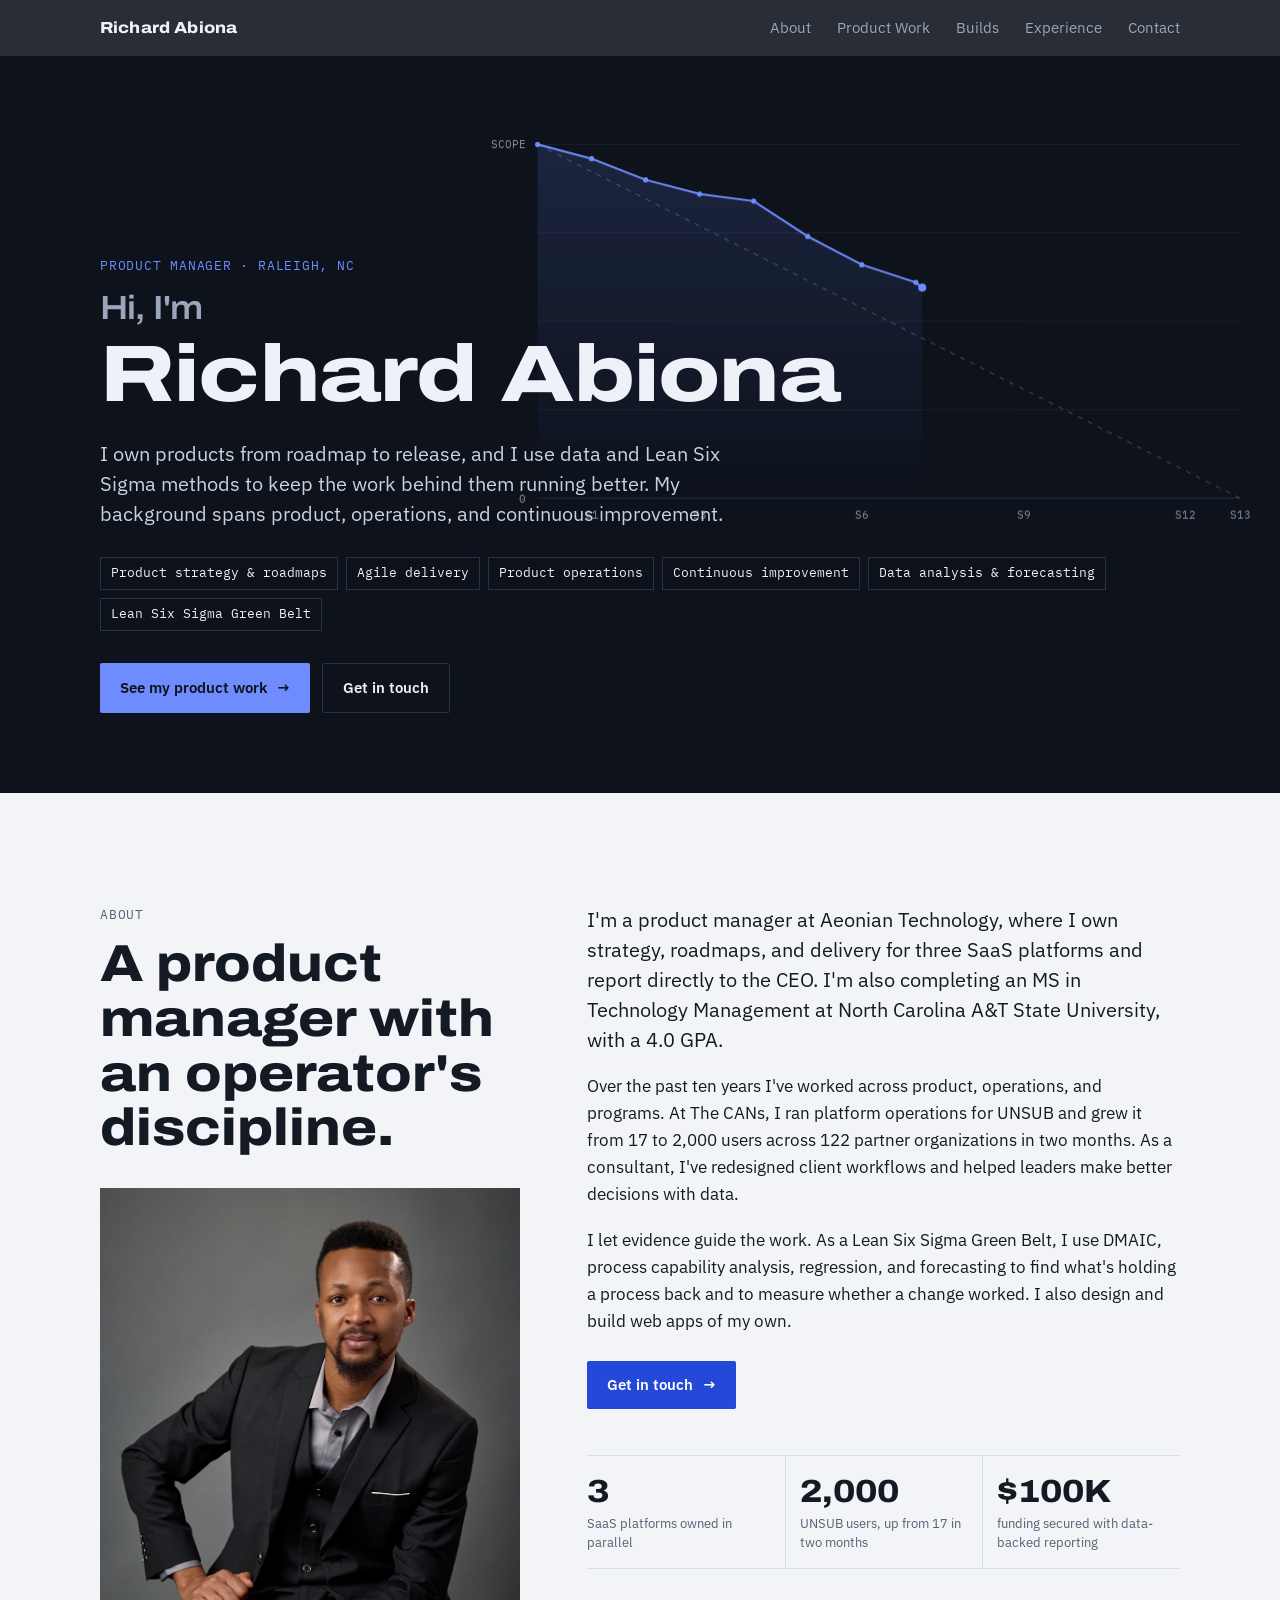
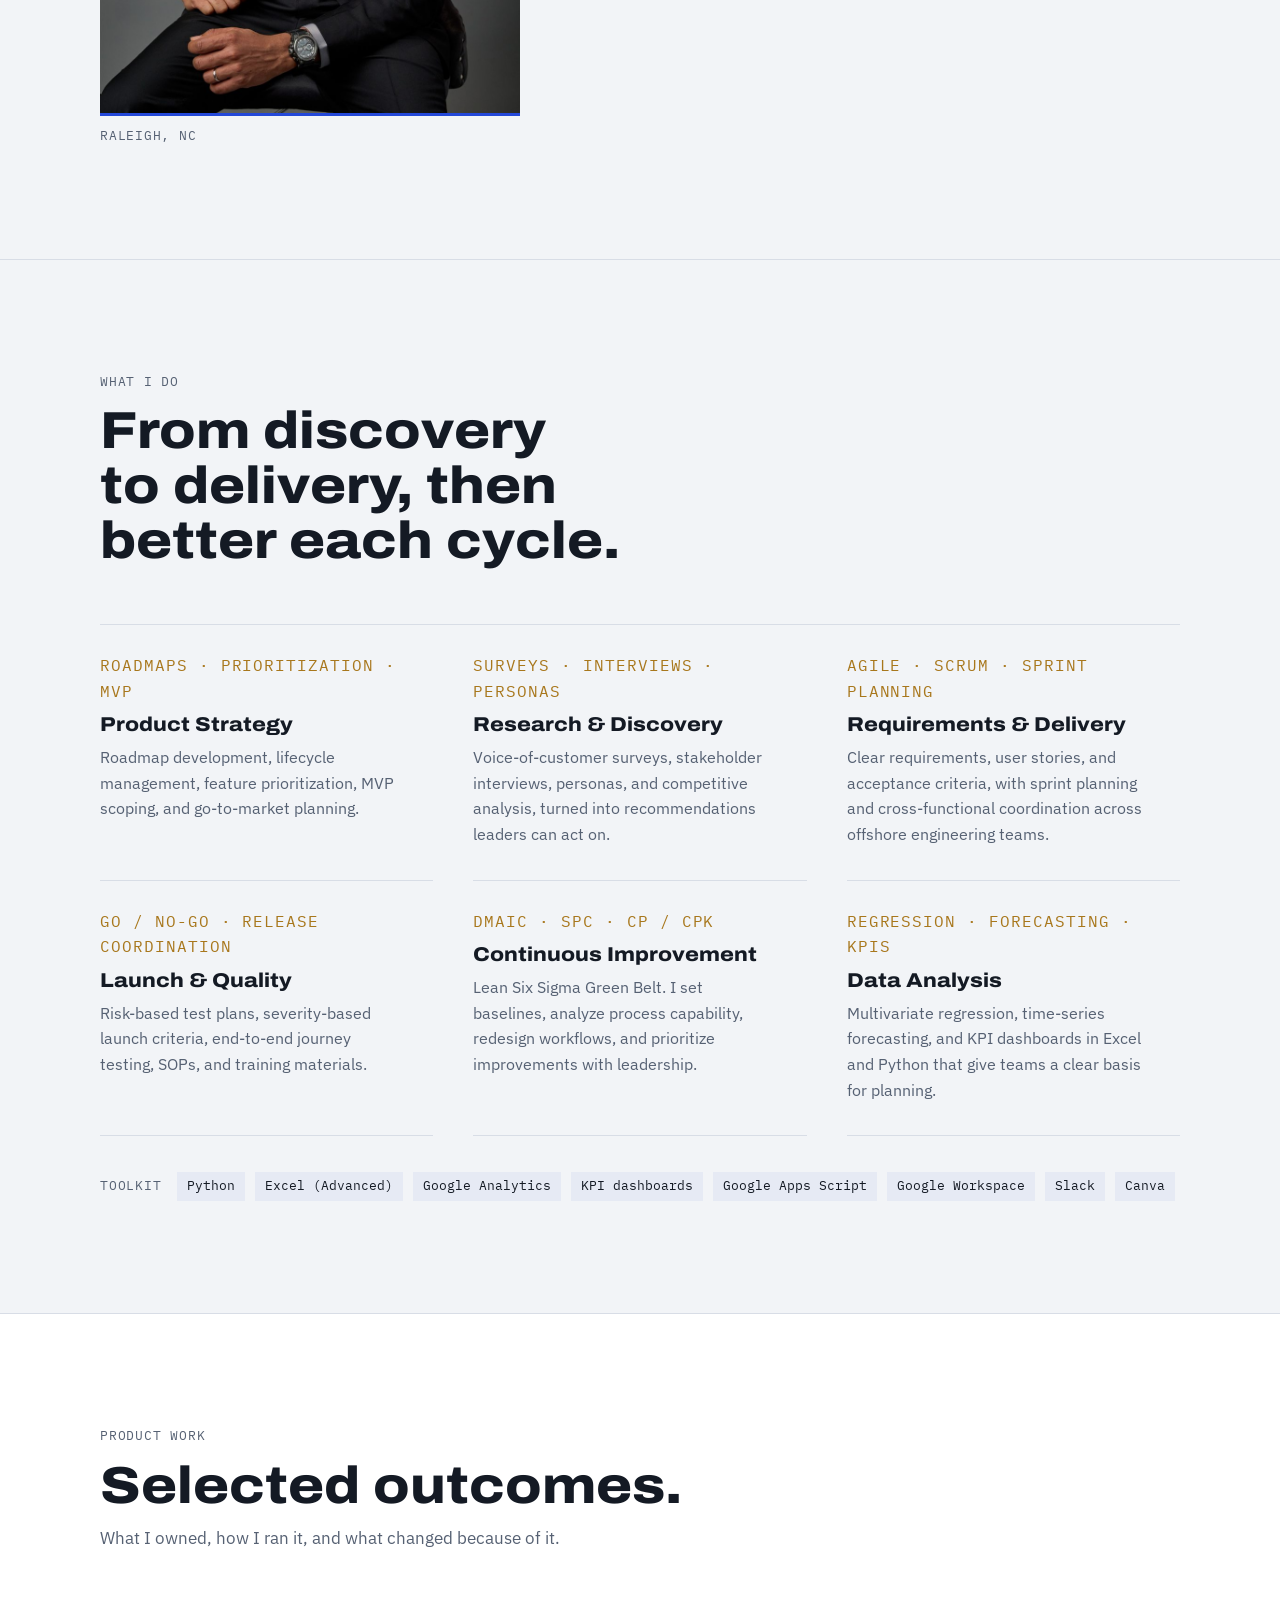
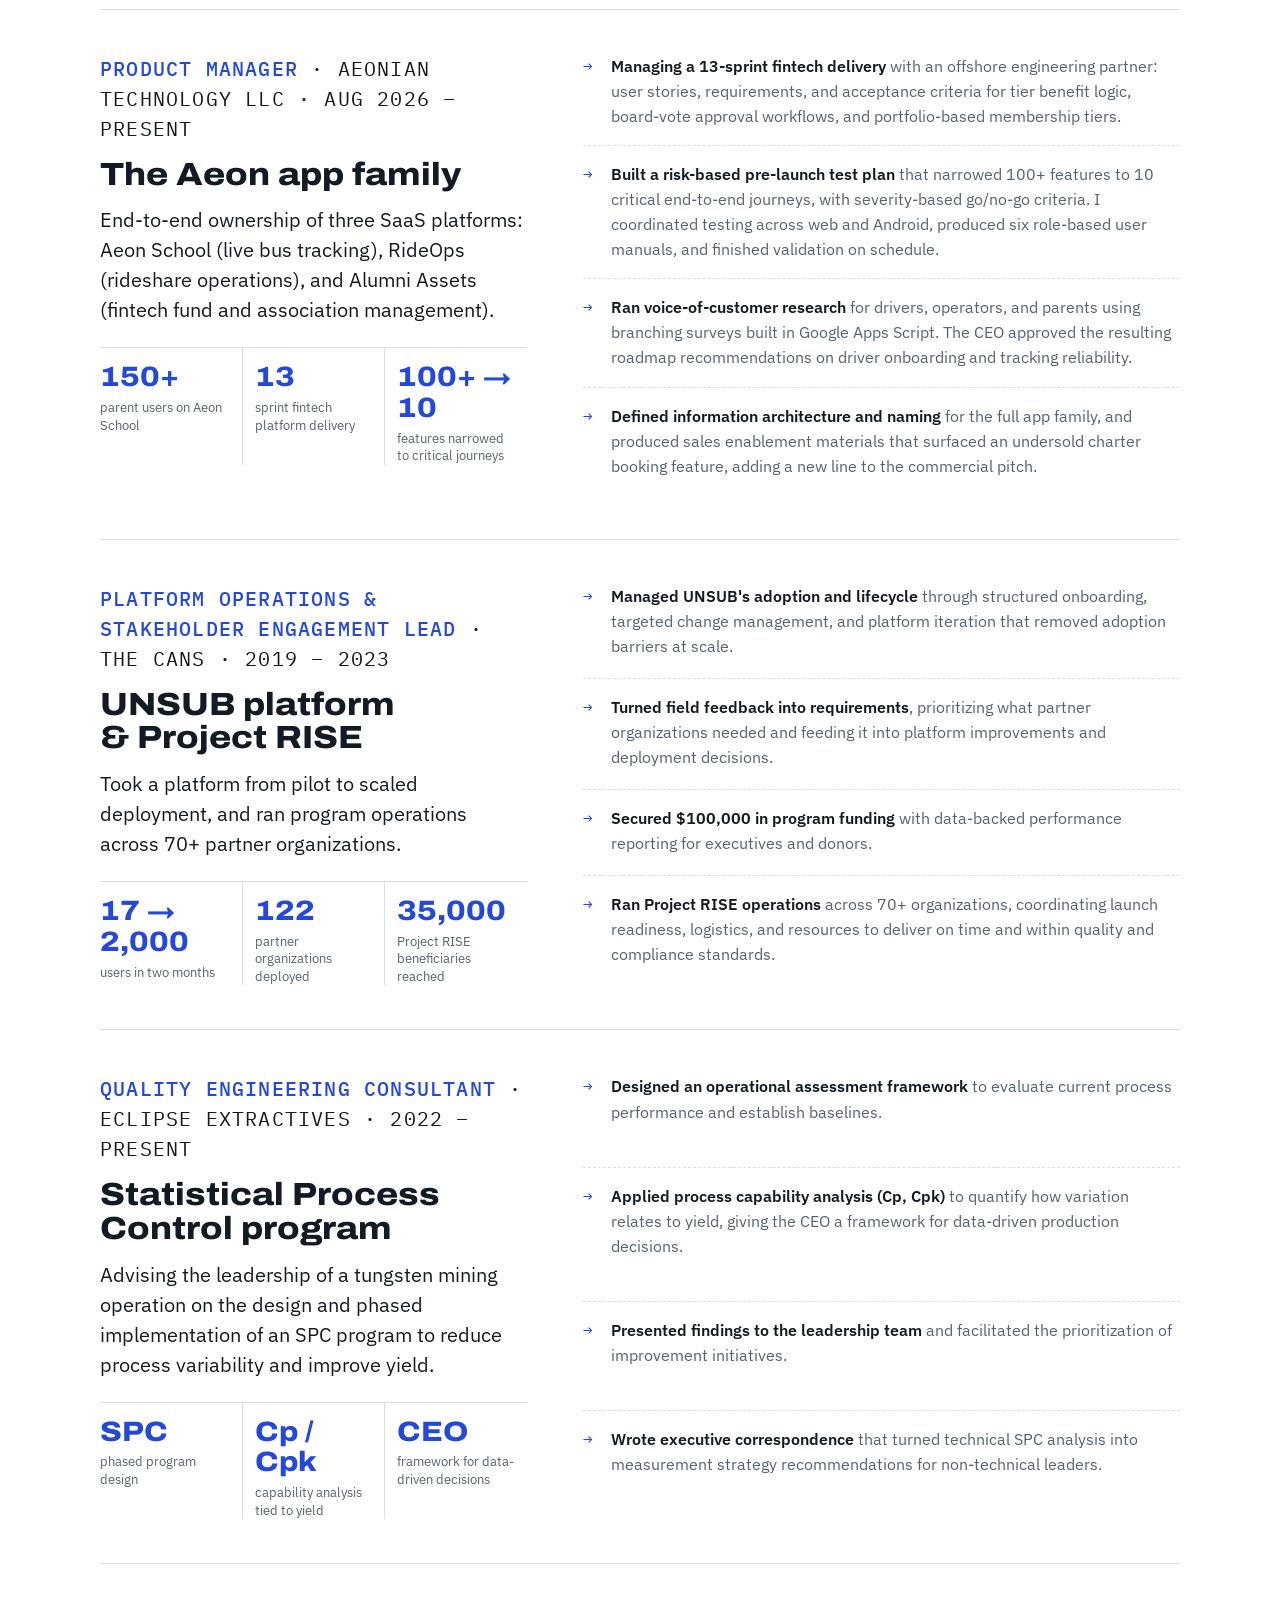
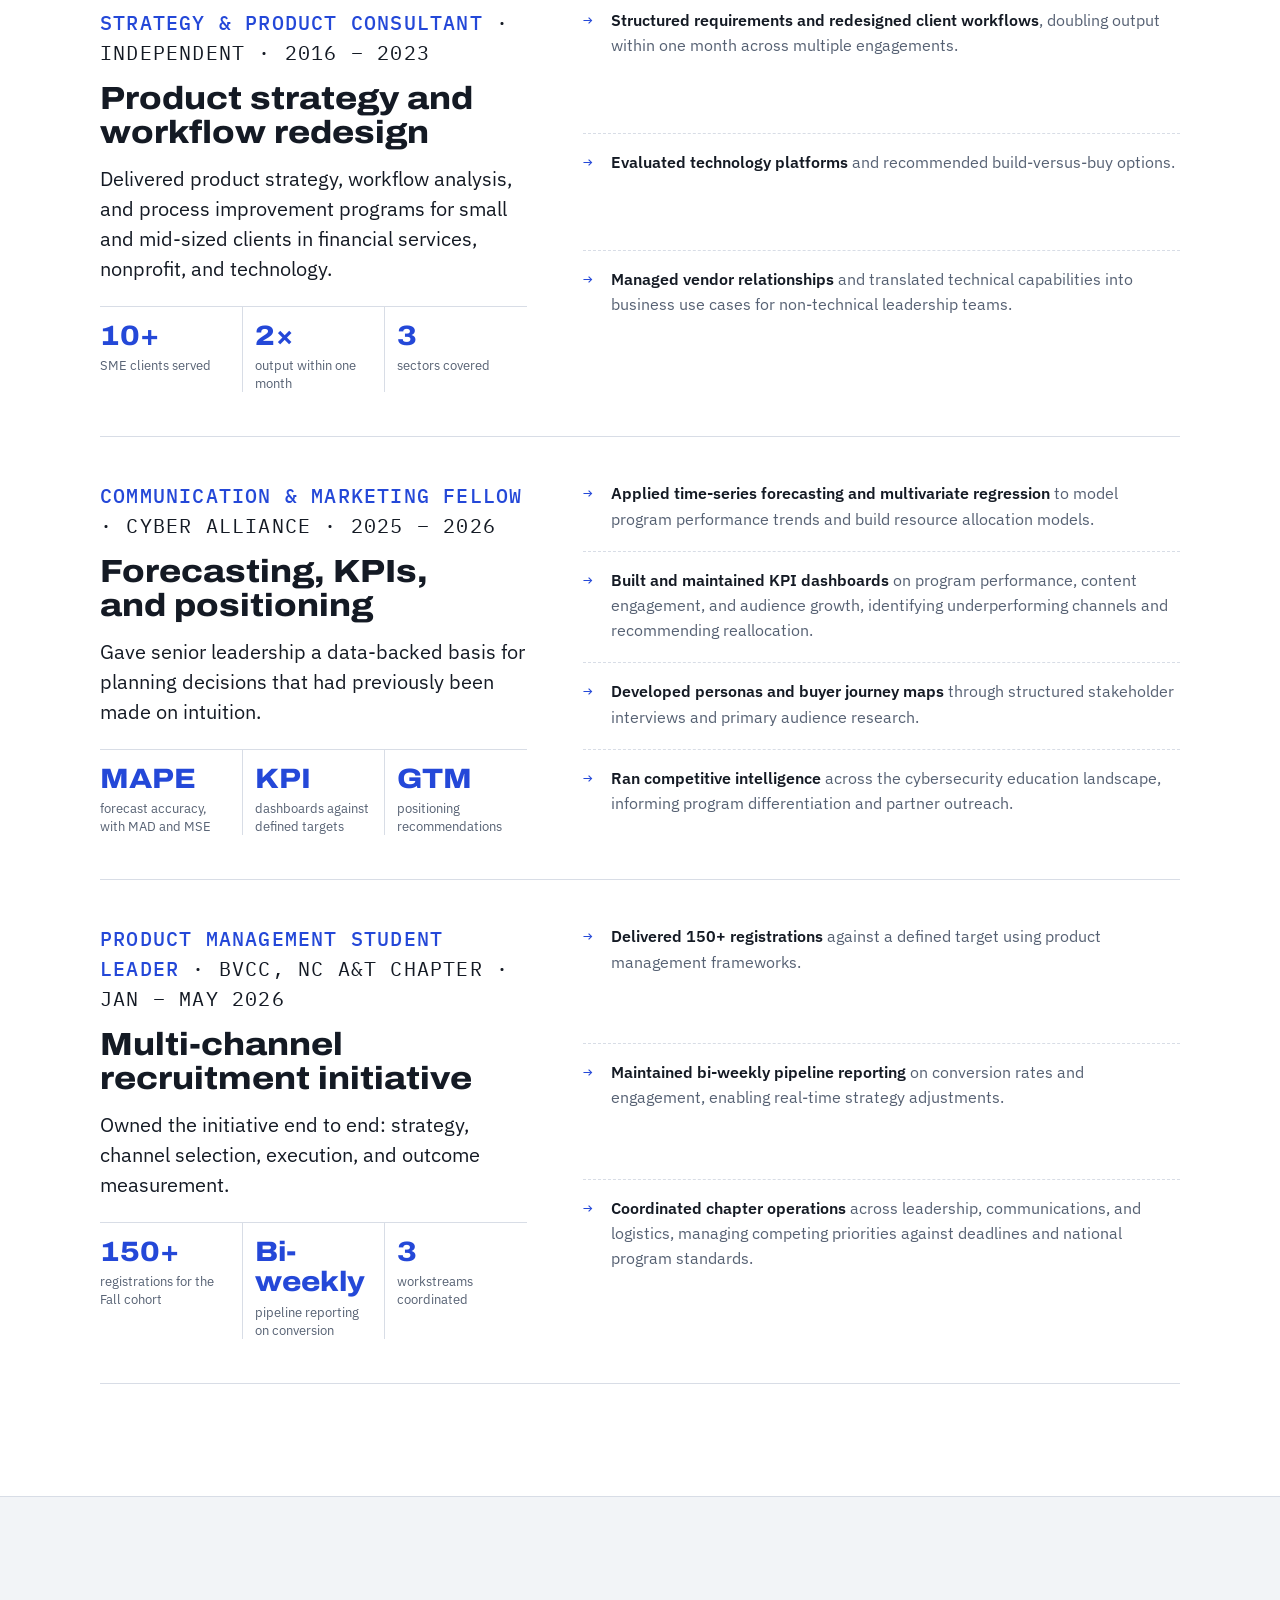
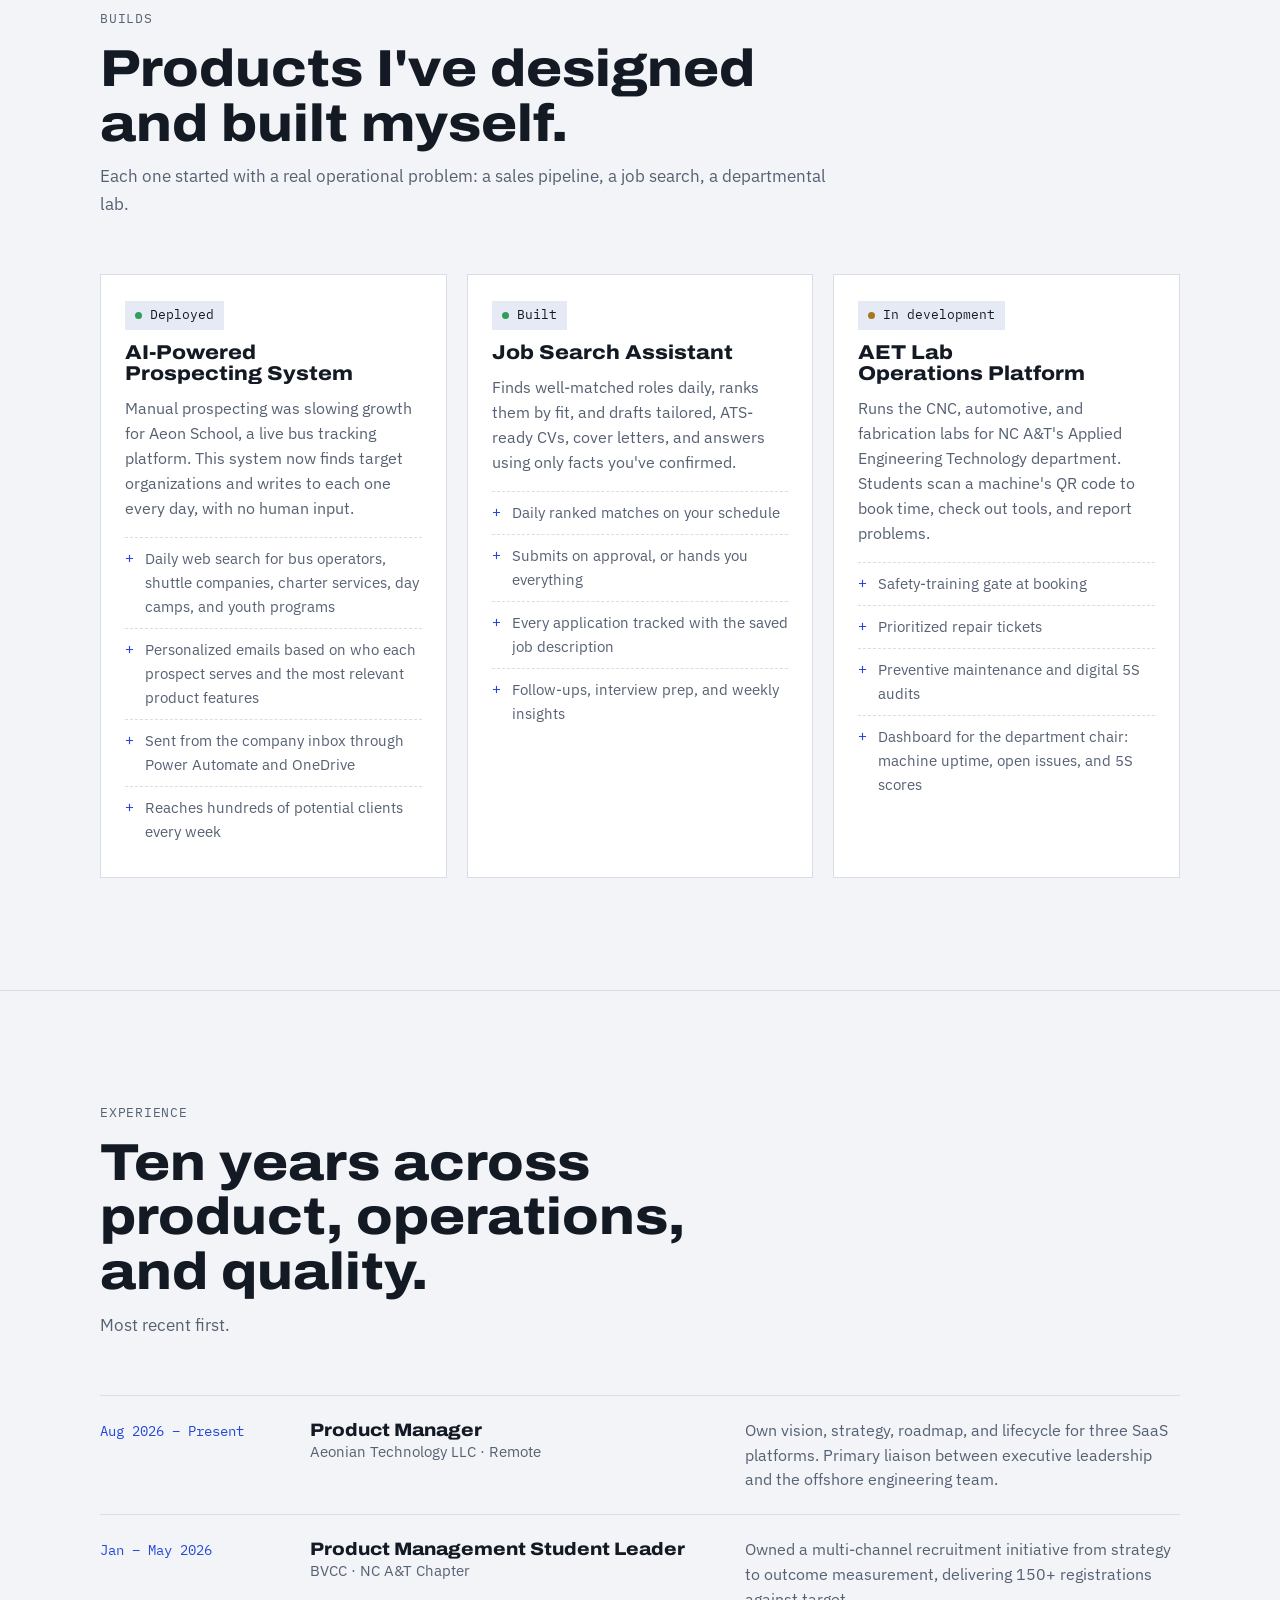
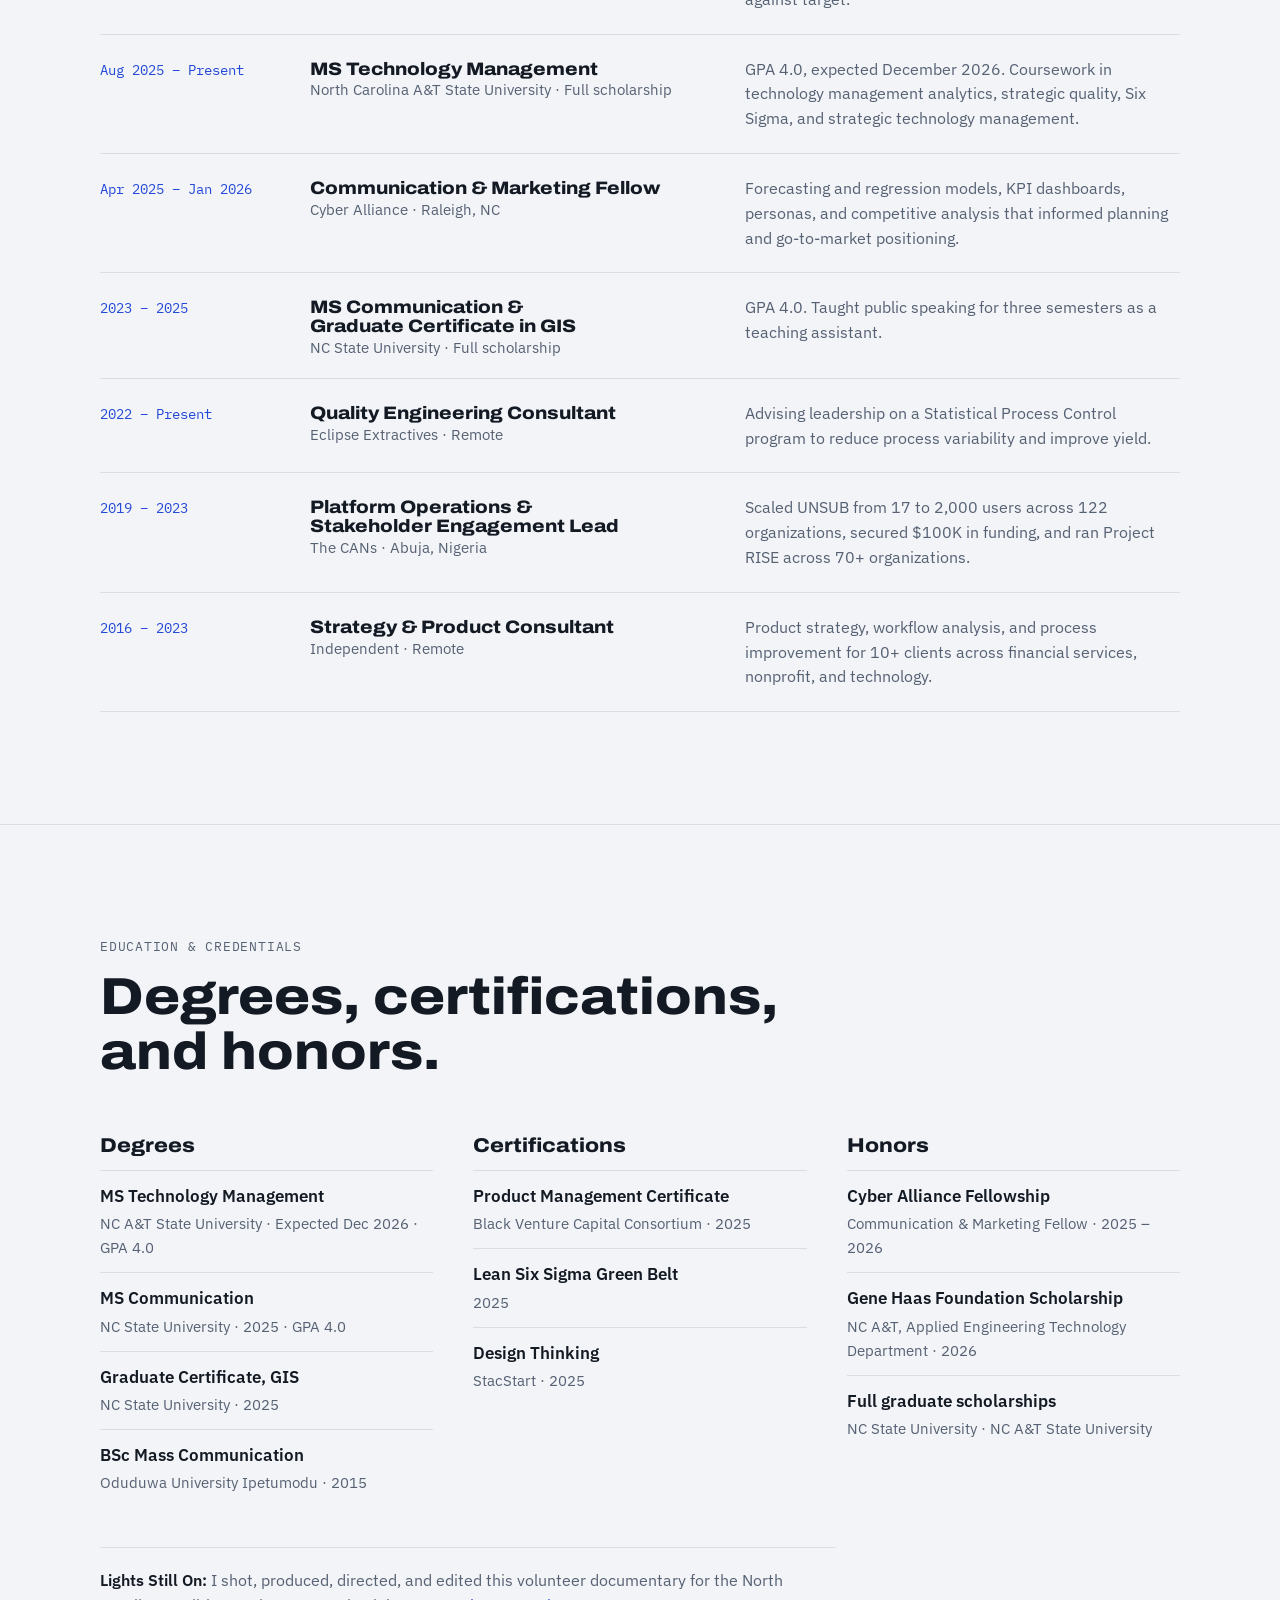
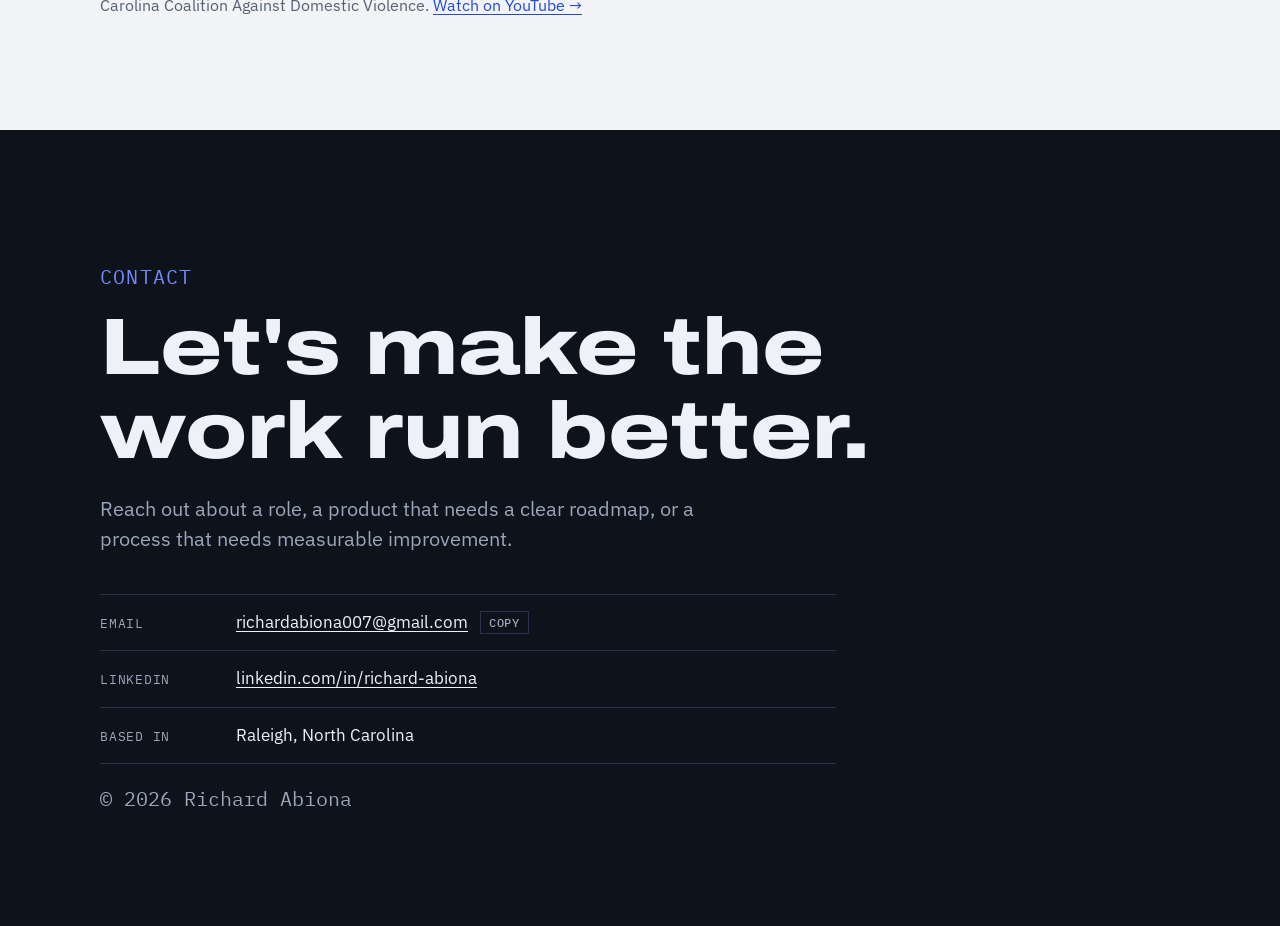
==== commit ff132b98: "Add files via upload" ====
--- a/index.html
+++ b/index.html
@@ -4,6 +4,13 @@
 <meta charset="utf-8">
 <meta name="viewport" content="width=device-width, initial-scale=1, viewport-fit=cover">
 <style>body{margin:0}img{max-width:100%}[hidden]{display:none!important}</style>
+<script async src="https://www.googletagmanager.com/gtag/js?id=G-13LXE11B9W"></script>
+<script>
+  window.dataLayer = window.dataLayer || [];
+  function gtag(){dataLayer.push(arguments);}
+  gtag('js', new Date());
+  gtag('config', 'G-13LXE11B9W');
+</script>
 <title>Richard Abiona | Product Manager</title>
 <meta name="claude:viewport-fit-sides" content="cover">
 <meta name="description" content="Richard Abiona is a Raleigh, NC product manager who owns SaaS roadmaps and delivery, with a background in product operations, process improvement, and data analysis.">
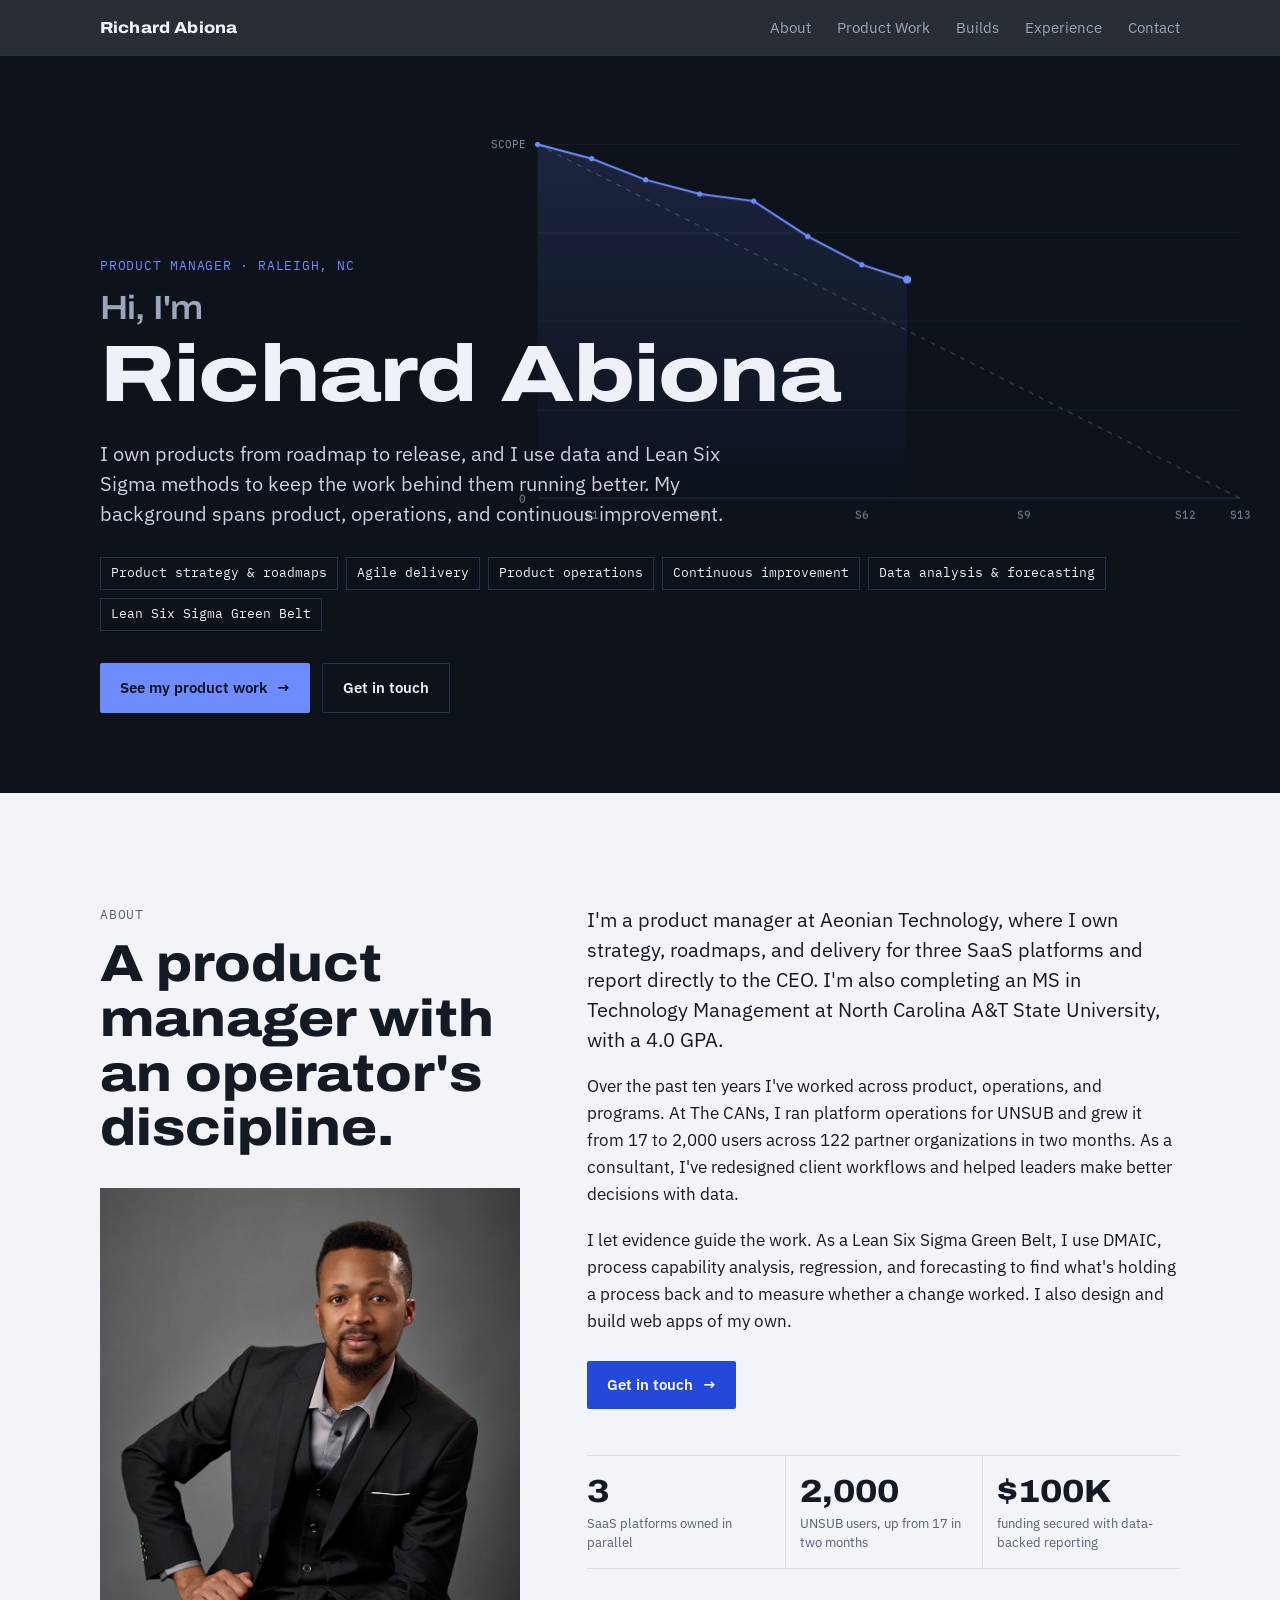
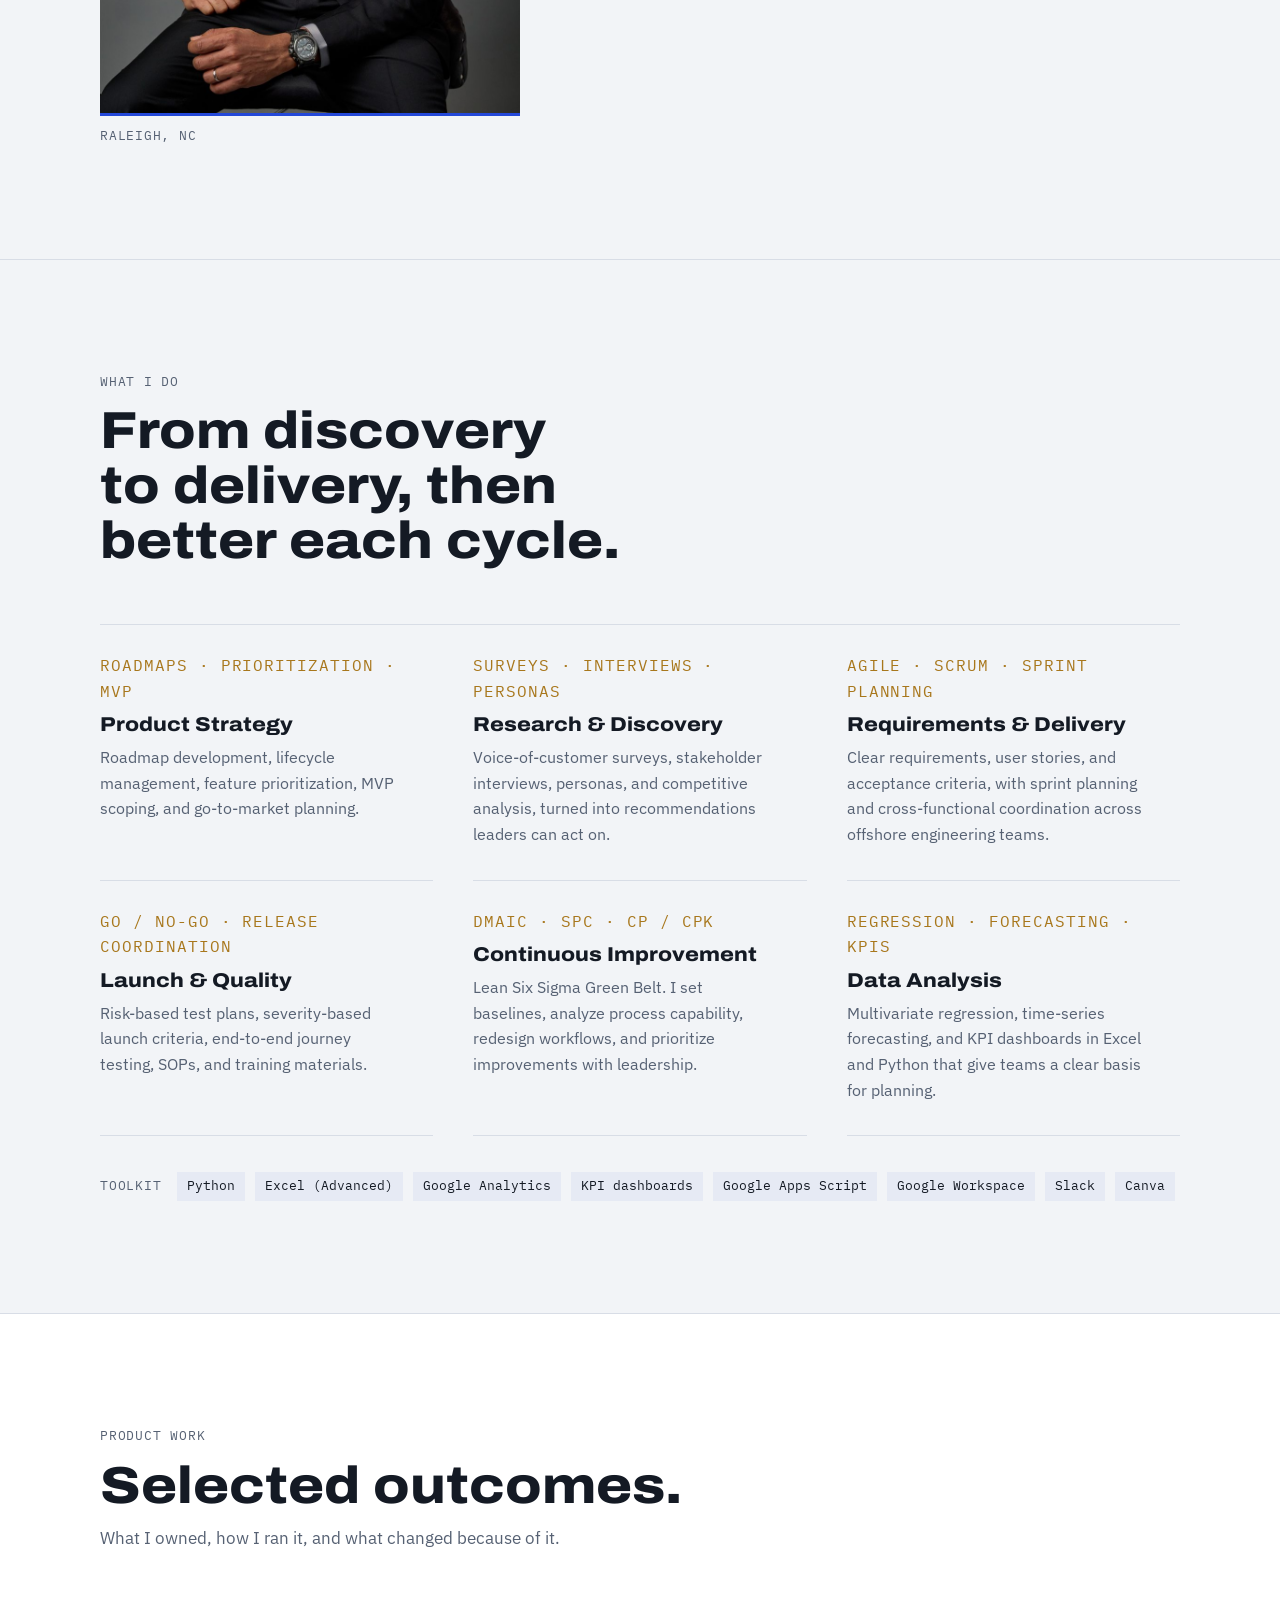
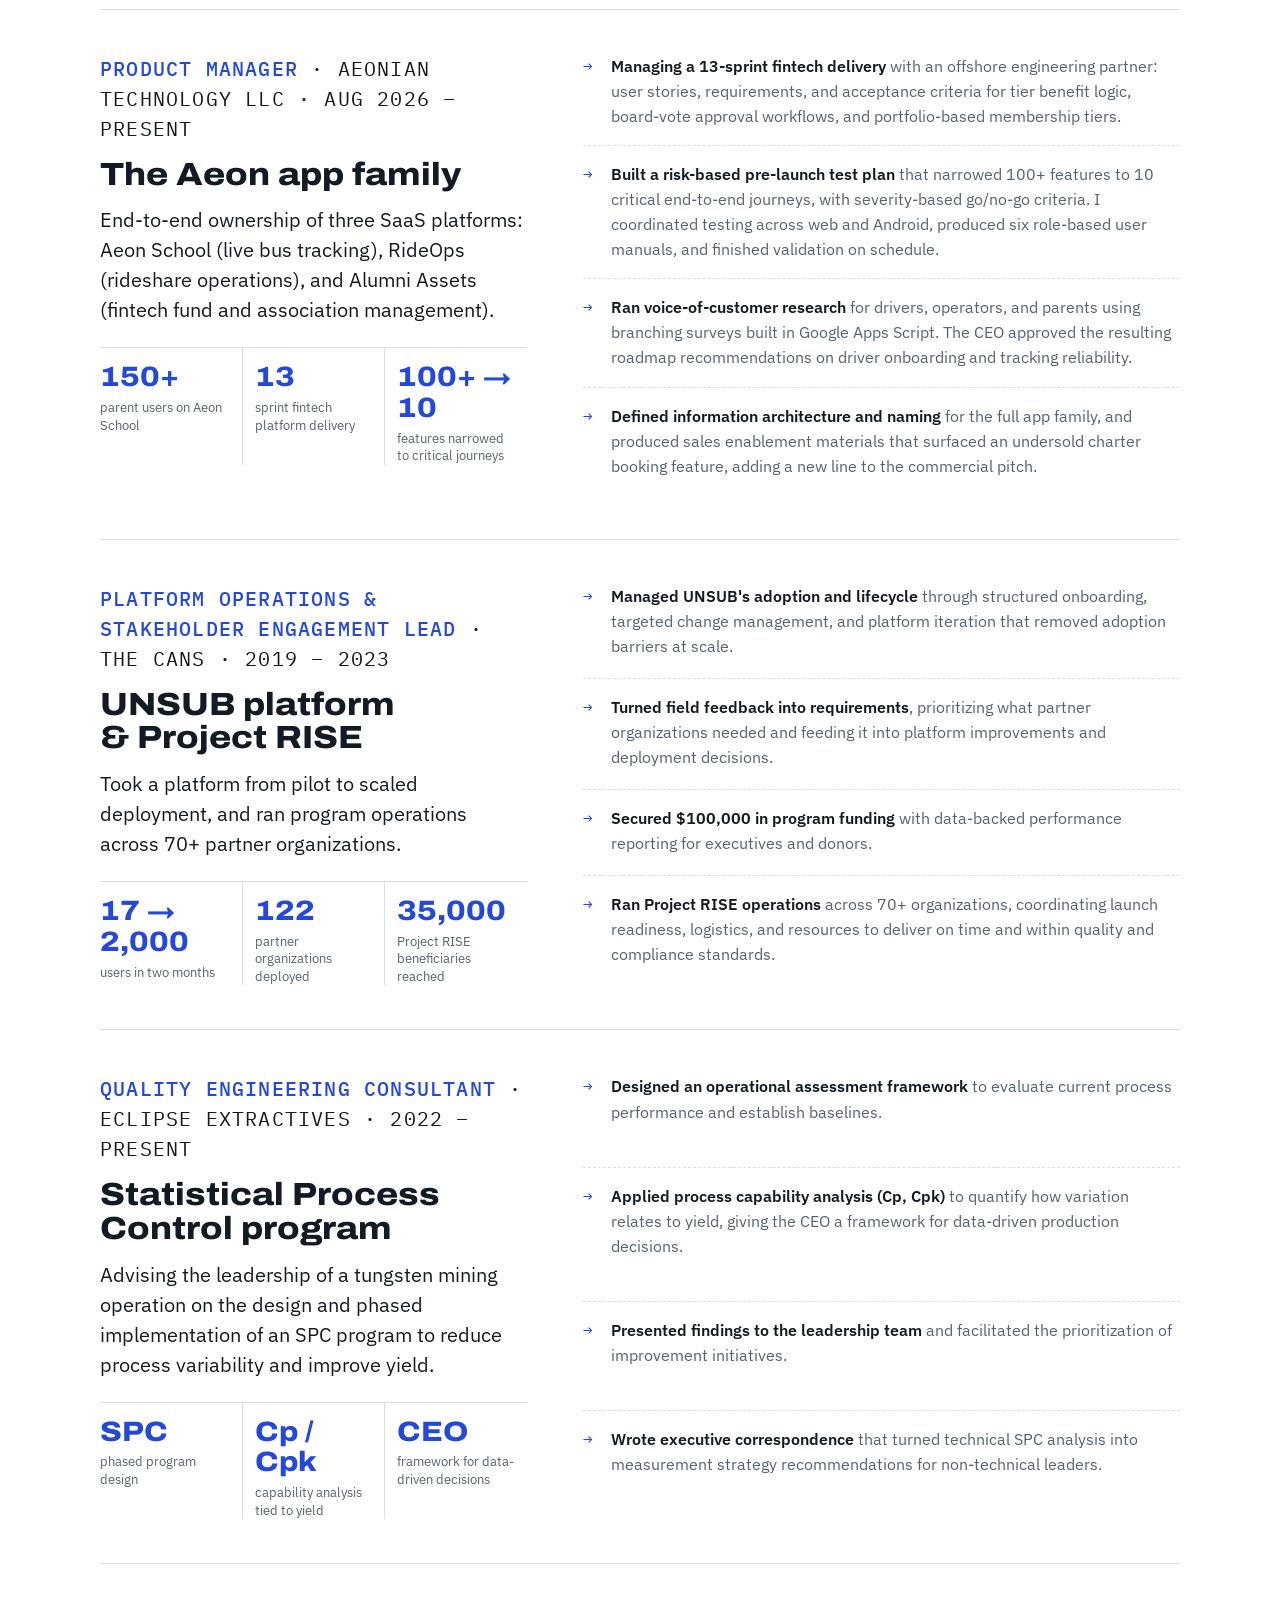
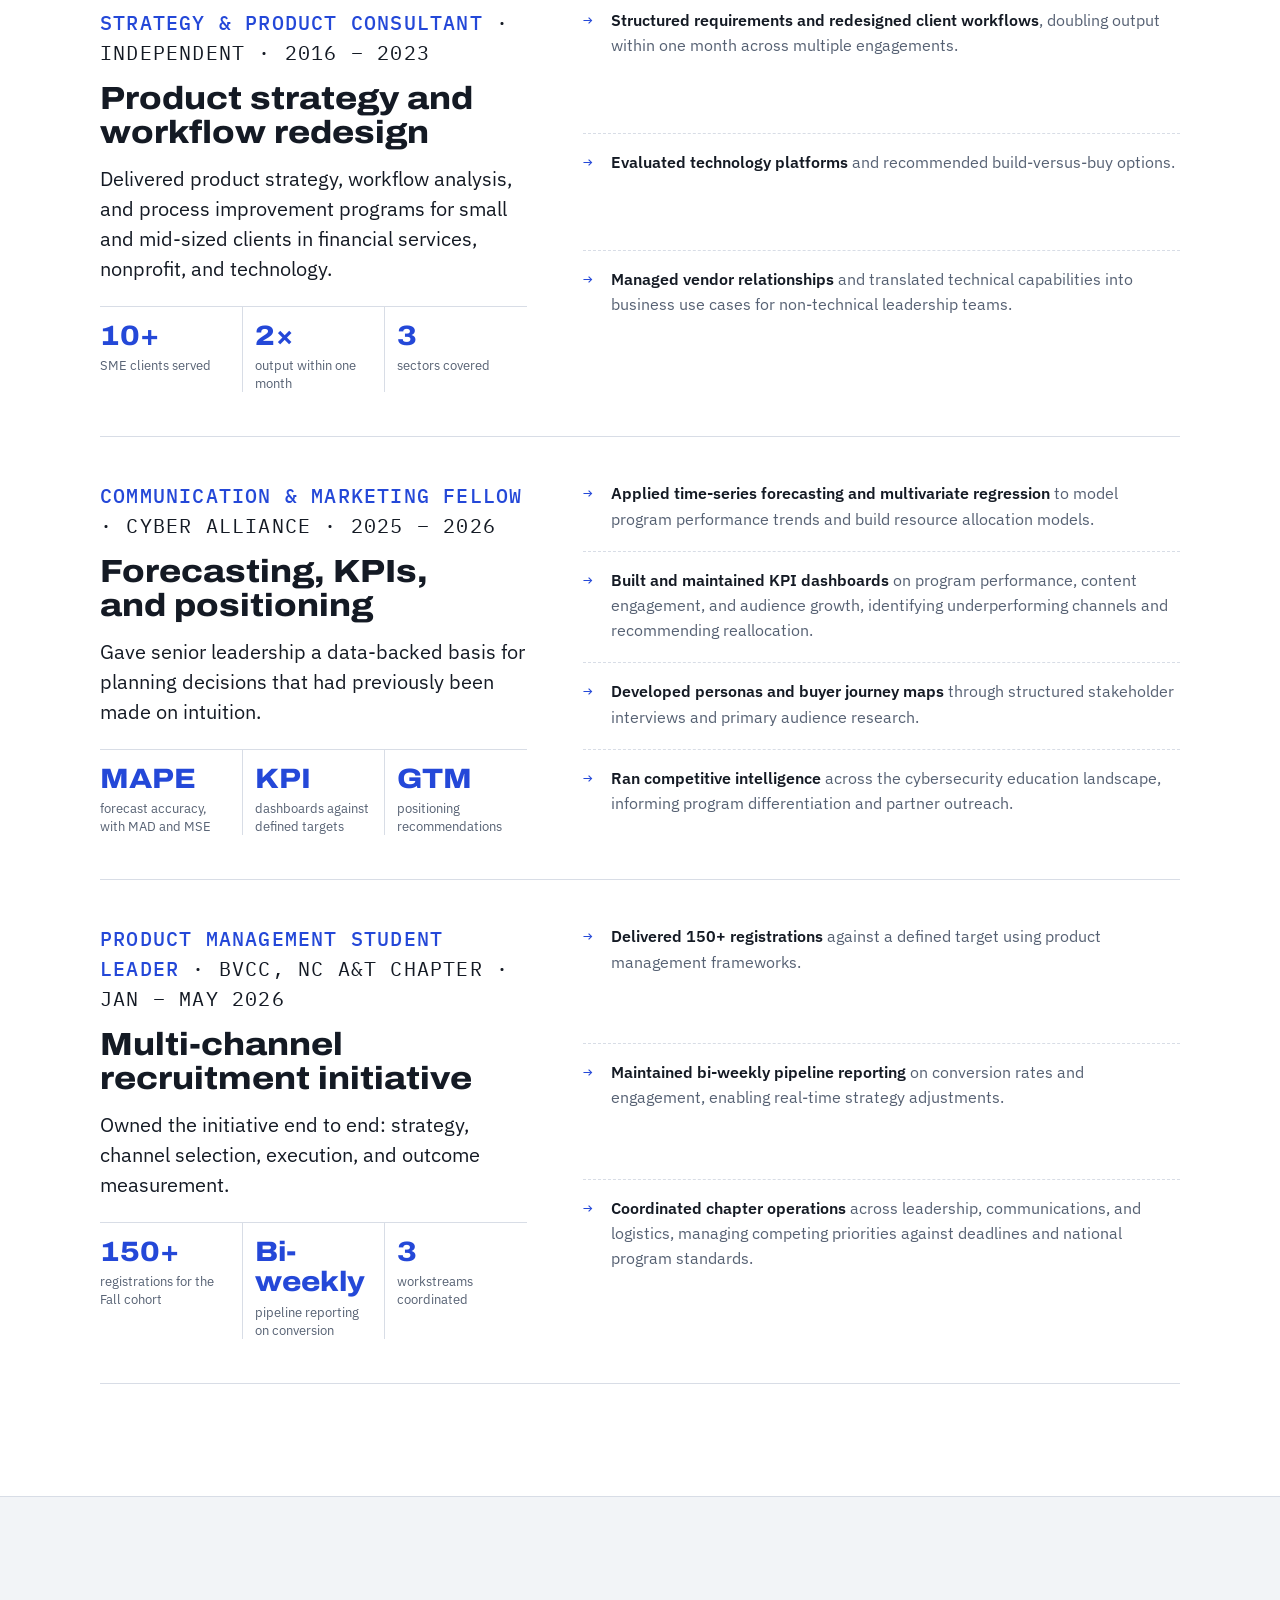
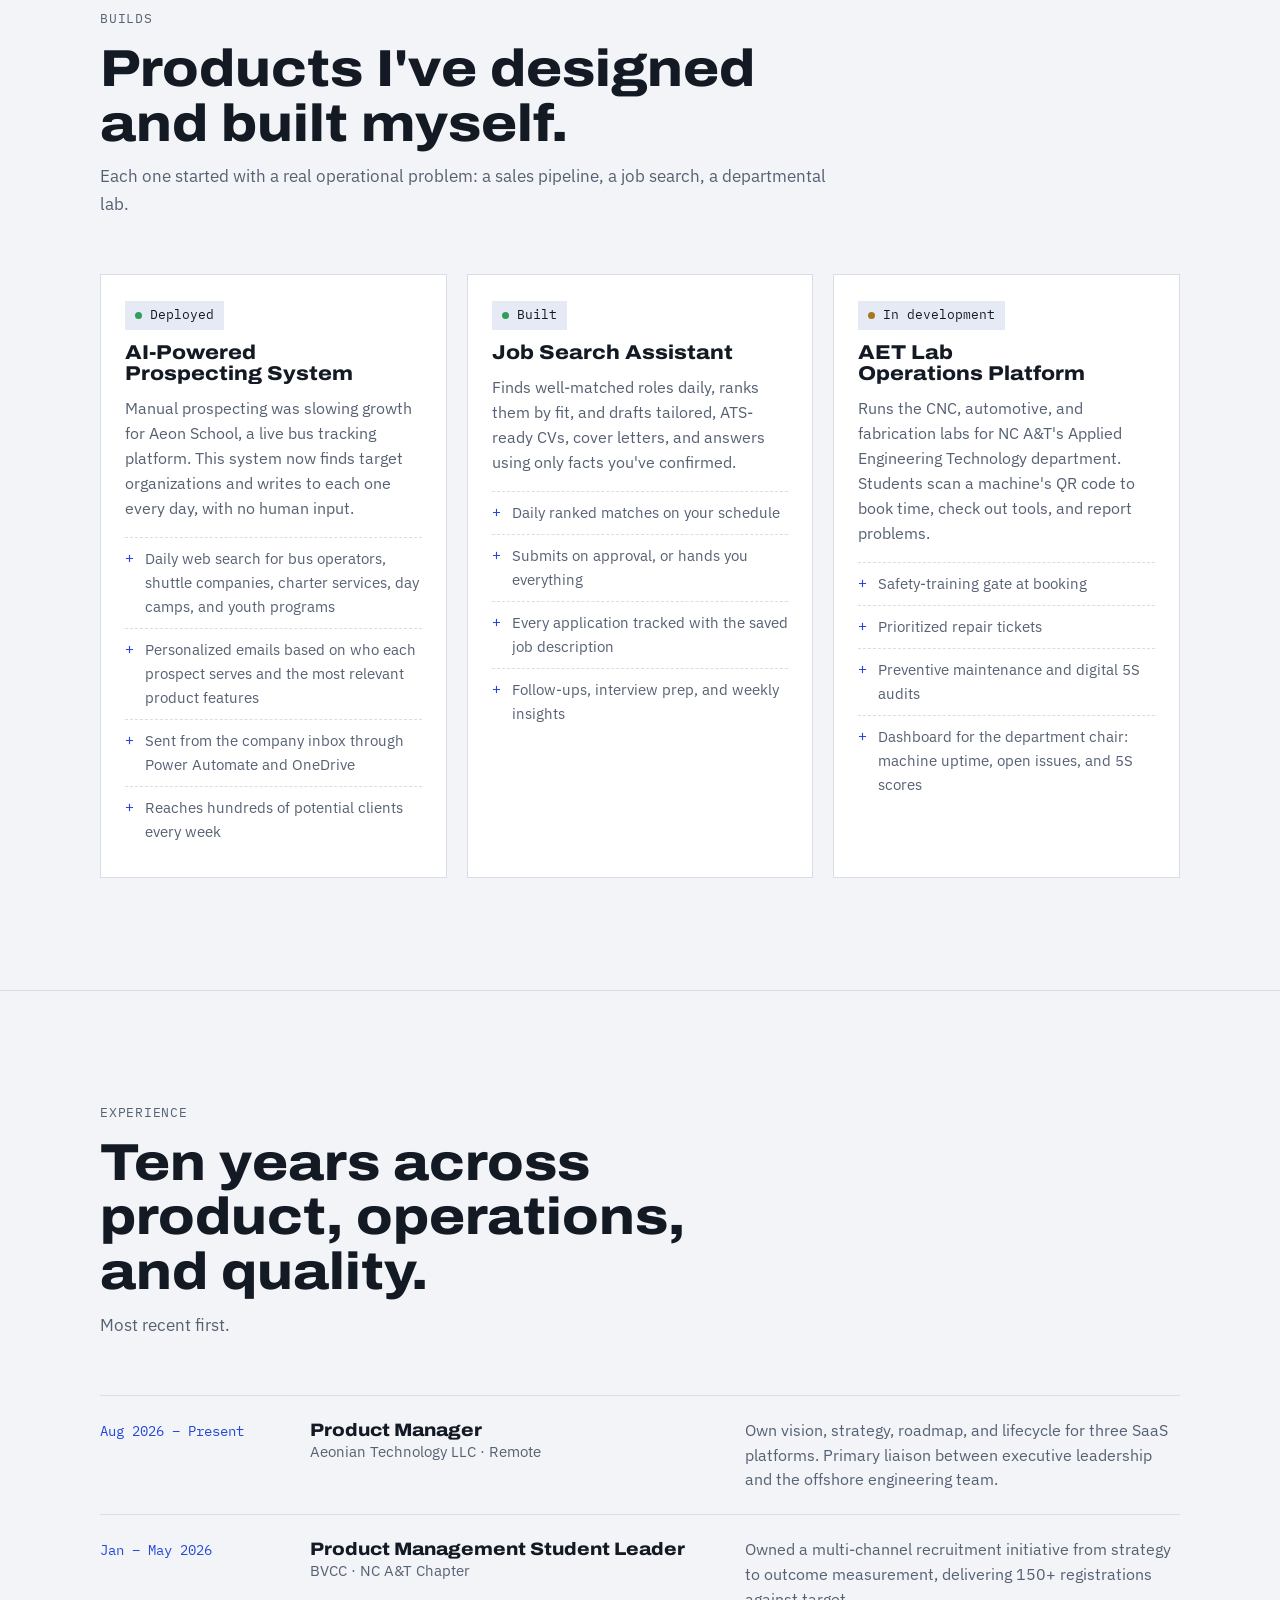
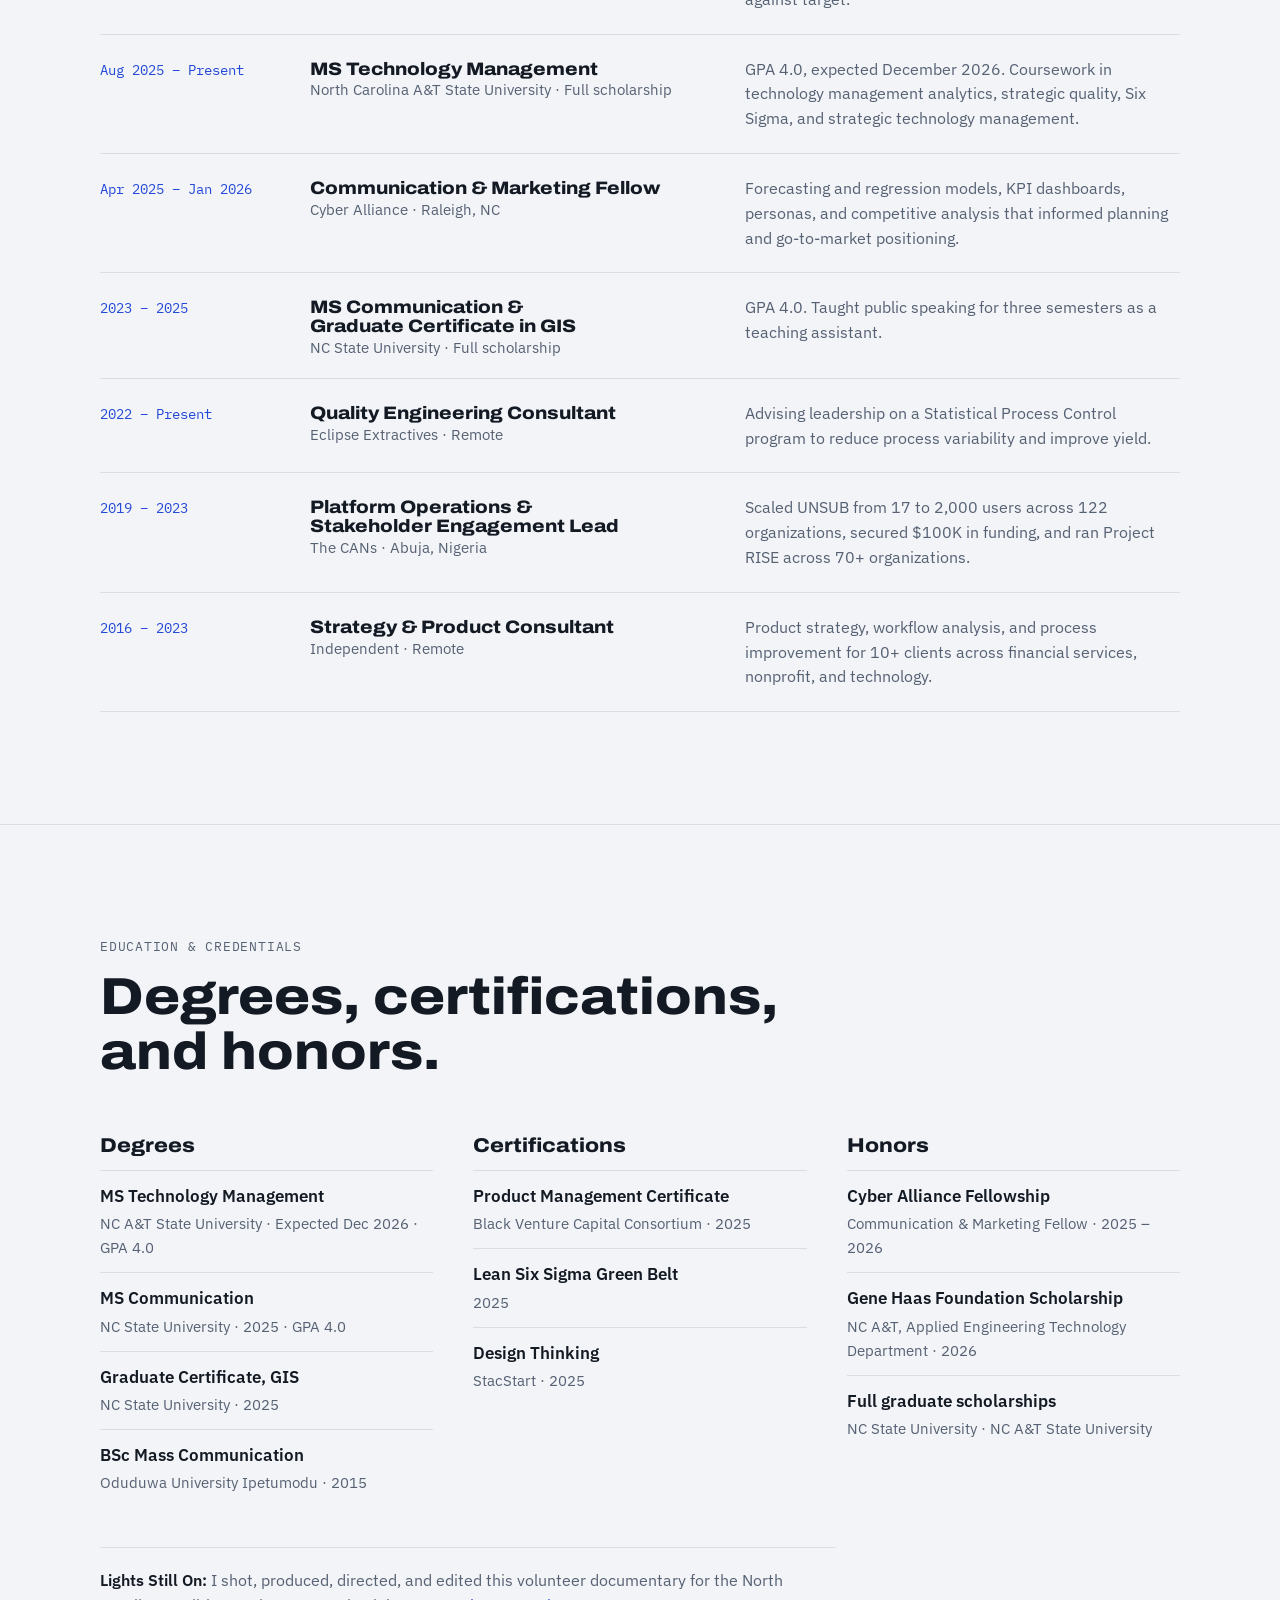
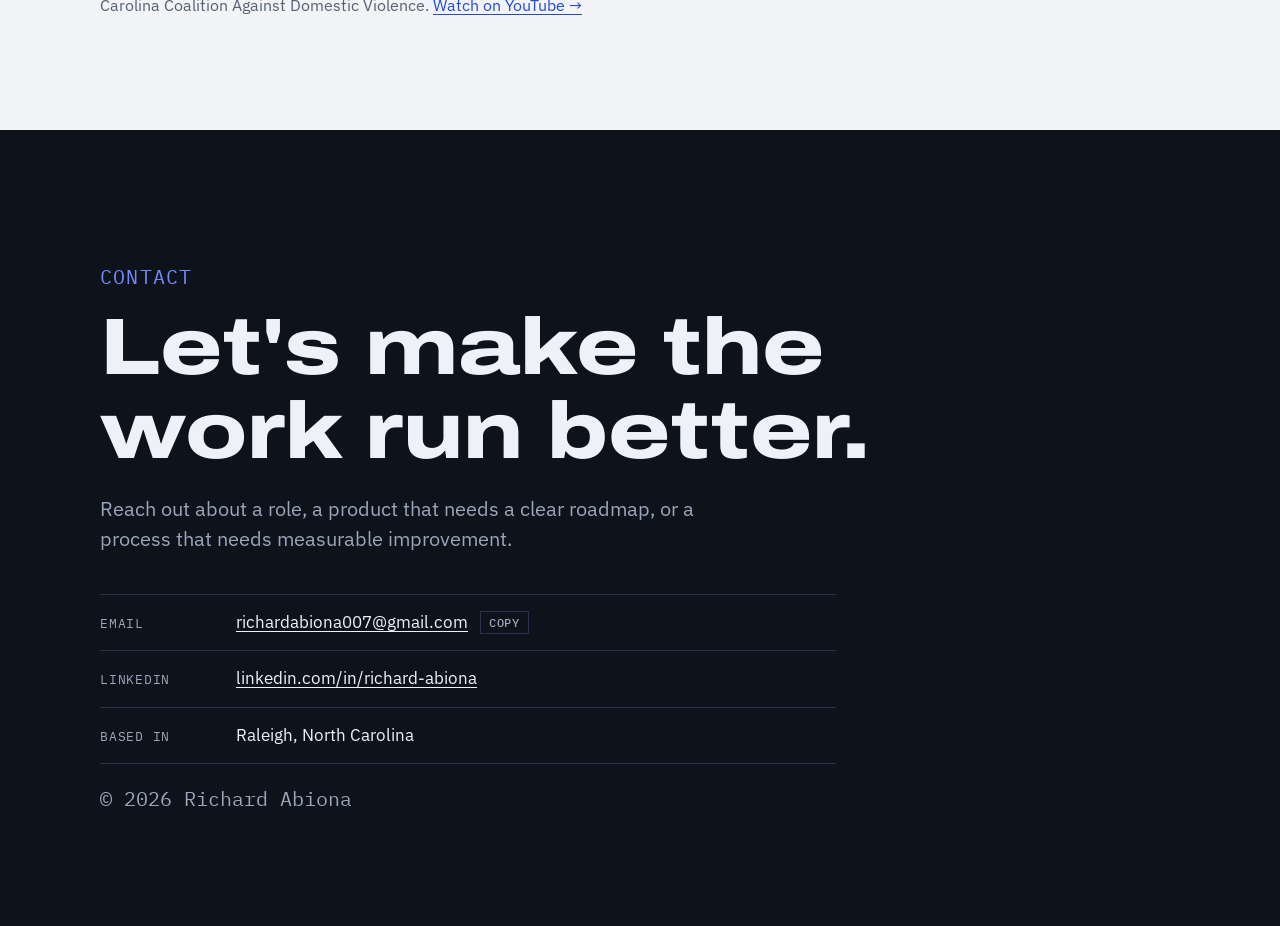
==== commit 6f28eb4a: "Add files via upload" ====
--- a/index.html
+++ b/index.html
@@ -699,7 +699,7 @@
           </ul>
         </div>
       </div>
-      <p class="also" data-reveal><b>Lights Still On:</b> I shot, produced, directed, and edited this volunteer documentary for the North Carolina Coalition Against Domestic Violence. <a href="https://youtu.be/rvpmNzFEMUY" target="_blank" rel="noopener">Watch on YouTube →</a></p>
+      <p class="also" data-reveal><b>Lights Still On:</b> I shot, produced, directed, and edited this volunteer documentary for the North Carolina Coalition Against Domestic Violence. <a href="https://youtu.be/rvpmNzFEMUY" target="_blank" rel="noopener" data-track="Lights Still On video">Watch on YouTube →</a></p>
     </div>
   </section>
 
@@ -711,8 +711,8 @@
       <h2 style="margin-top:14px">Let's make the work run better.</h2>
       <p>Reach out about a role, a product that needs a clear roadmap, or a process that needs measurable improvement.</p>
       <dl class="contact-rows">
-        <div><dt>Email</dt><dd><a href="mailto:richardabiona007@gmail.com" id="email">richardabiona007@gmail.com</a><button class="copy-btn" id="copy-email" type="button">COPY</button></dd></div>
-        <div><dt>LinkedIn</dt><dd><a href="https://www.linkedin.com/in/richard-abiona-0084b285/" target="_blank" rel="noopener">linkedin.com/in/richard-abiona</a></dd></div>
+        <div><dt>Email</dt><dd><a href="mailto:richardabiona007@gmail.com" id="email" data-track="Email link">richardabiona007@gmail.com</a><button class="copy-btn" id="copy-email" type="button" data-track="Copy email">COPY</button></dd></div>
+        <div><dt>LinkedIn</dt><dd><a href="https://www.linkedin.com/in/richard-abiona-0084b285/" target="_blank" rel="noopener" data-track="LinkedIn">linkedin.com/in/richard-abiona</a></dd></div>
         <div><dt>Based in</dt><dd>Raleigh, North Carolina</dd></div>
       </dl>
       <p class="foot">© 2026 Richard Abiona</p>
@@ -722,6 +722,33 @@
 
 <script>
 var reduceMotion = window.matchMedia('(prefers-reduced-motion: reduce)').matches;
+
+// Analytics events: button clicks and sections viewed. No-ops where the tag isn't loaded.
+(function () {
+  function track(name, params) { if (typeof window.gtag === 'function') window.gtag('event', name, params); }
+  function whereIs(el) {
+    if (el.closest('.nav')) return 'nav';
+    if (el.closest('.hero')) return 'hero';
+    var s = el.closest('section');
+    return s ? s.id : 'page';
+  }
+  document.addEventListener('click', function (e) {
+    var el = e.target.closest ? e.target.closest('a, button') : null;
+    if (!el) return;
+    var label = el.getAttribute('data-track') || el.textContent.replace('→', '').replace(/\s+/g, ' ').trim();
+    track('button_click', { button_name: label, button_location: whereIs(el) });
+  });
+  if (!('IntersectionObserver' in window)) return;
+  // Counts a section once per visit when it reaches the middle of the screen.
+  var seen = new IntersectionObserver(function (entries) {
+    entries.forEach(function (en) {
+      if (!en.isIntersecting) return;
+      track('section_view', { section_name: en.target.id });
+      seen.unobserve(en.target);
+    });
+  }, { rootMargin: '-45% 0px -45% 0px' });
+  document.querySelectorAll('section[id]').forEach(function (s) { seen.observe(s); });
+})();
 
 // Mobile menu
 (function () {
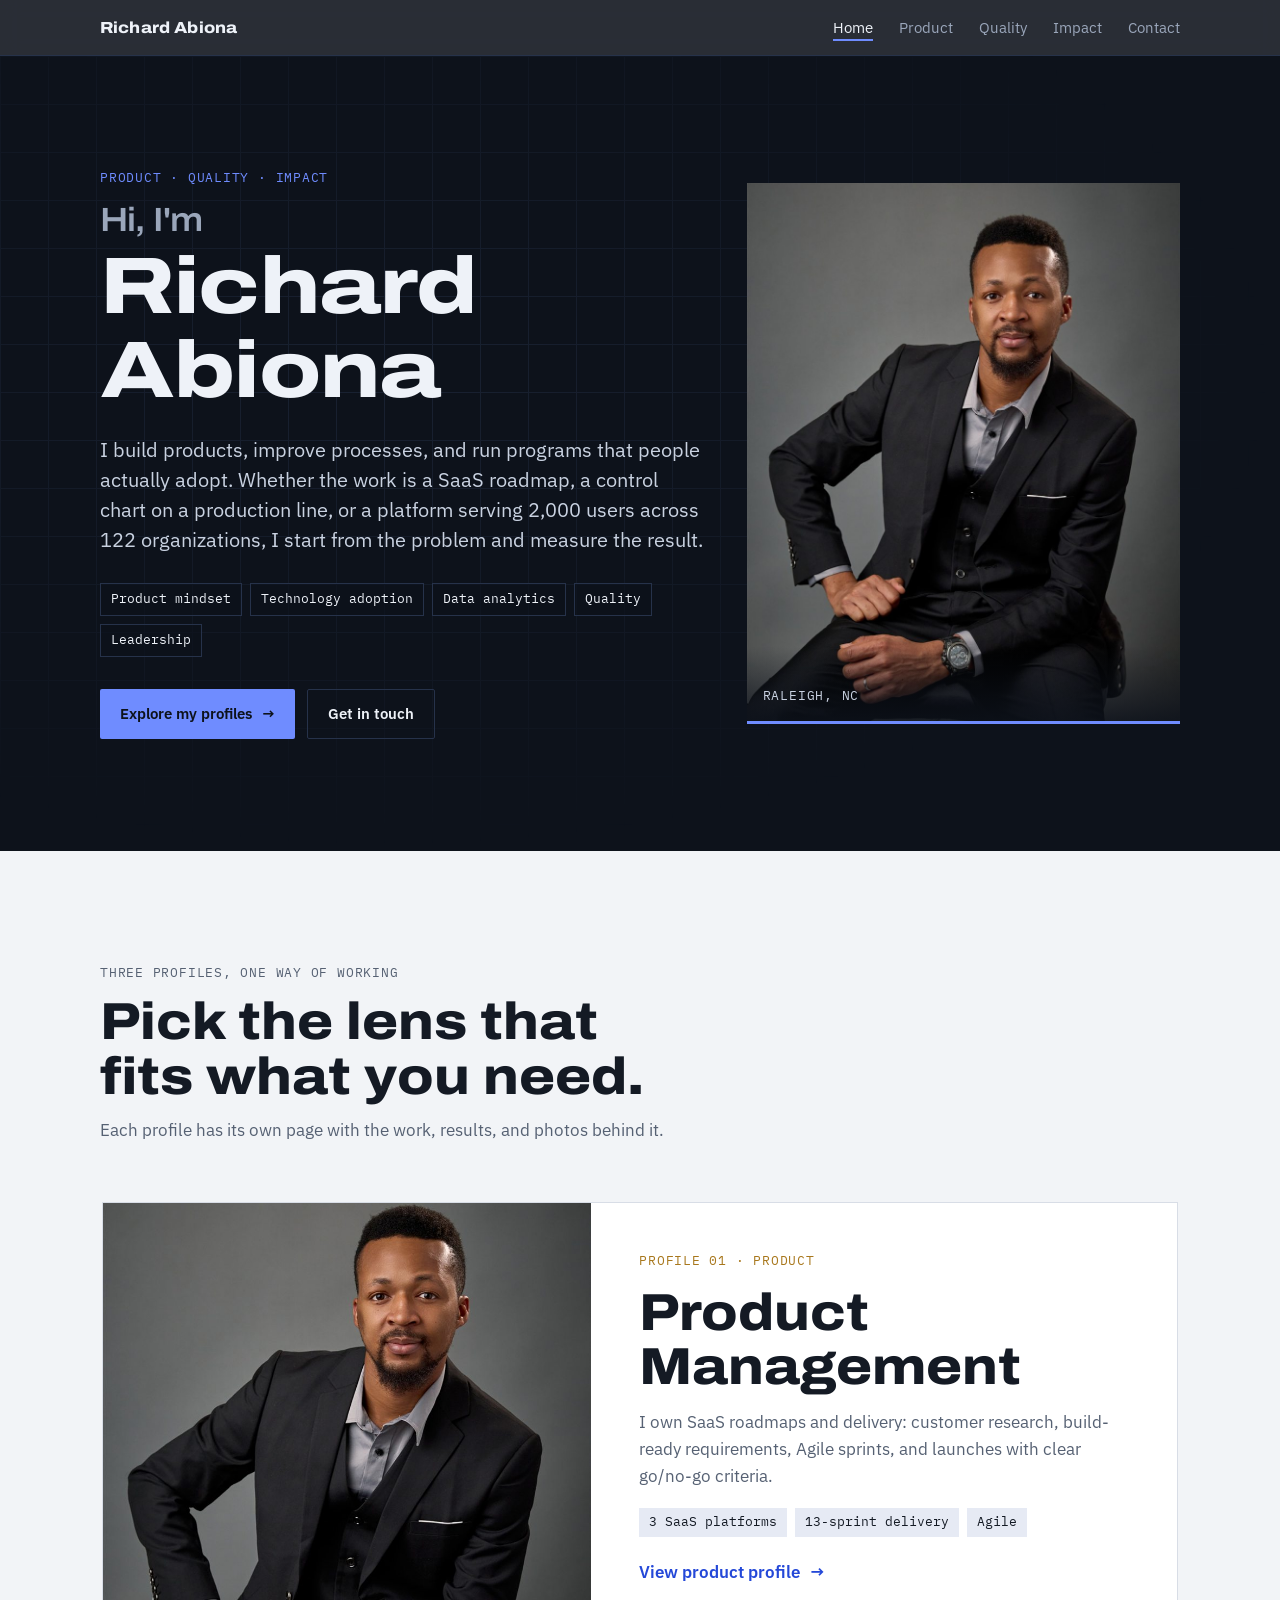
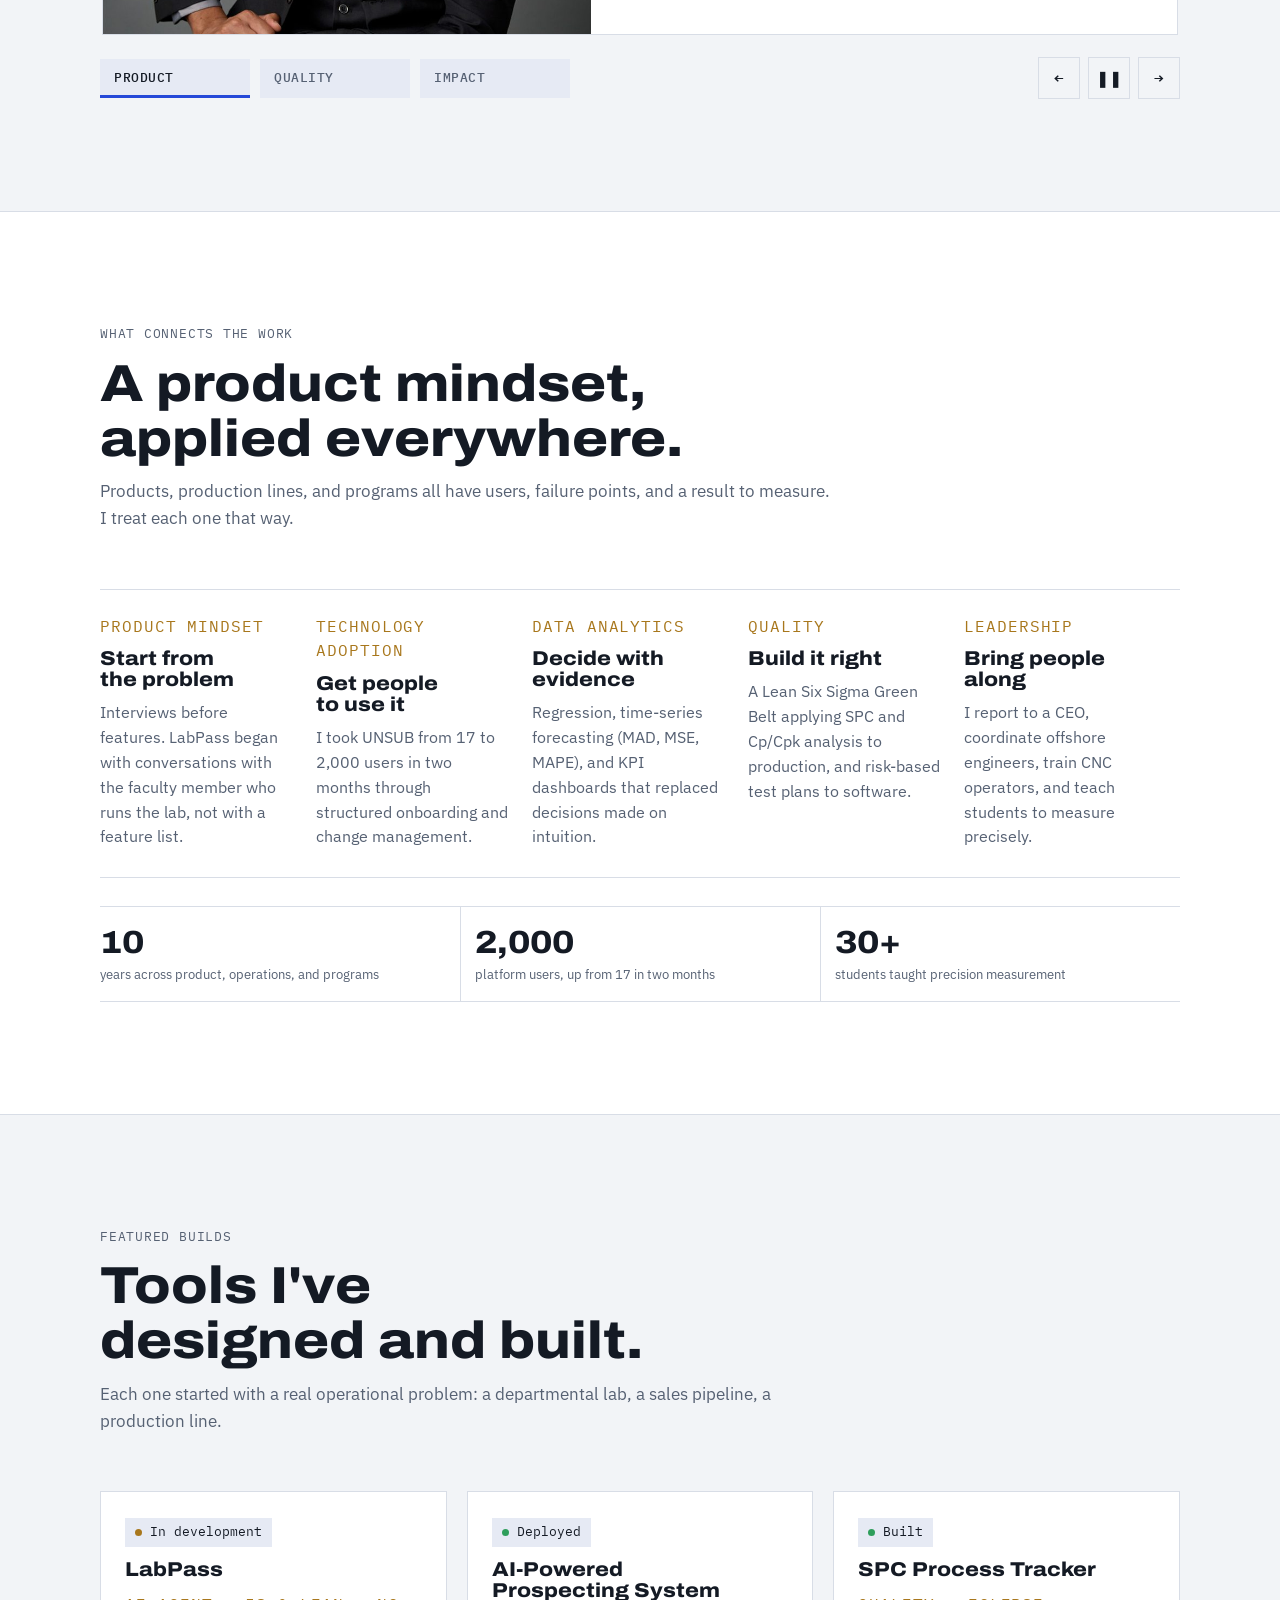
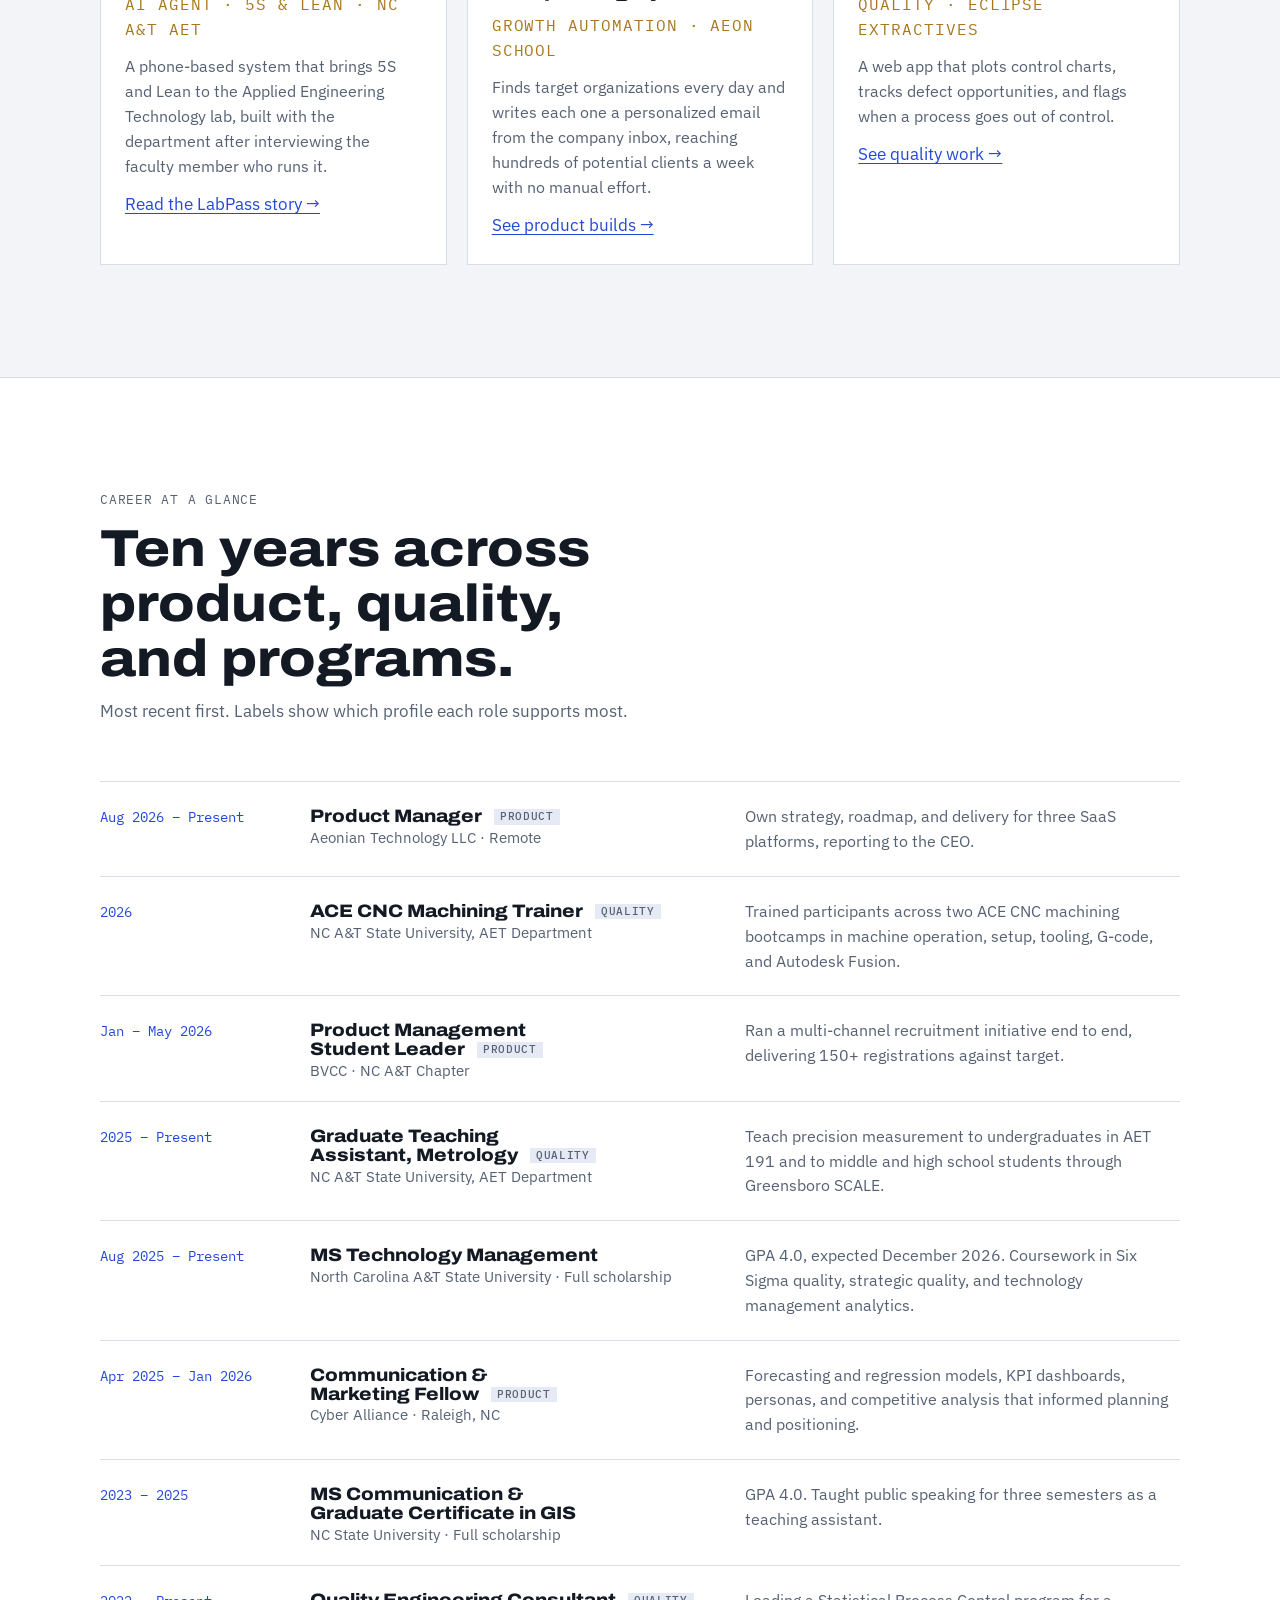
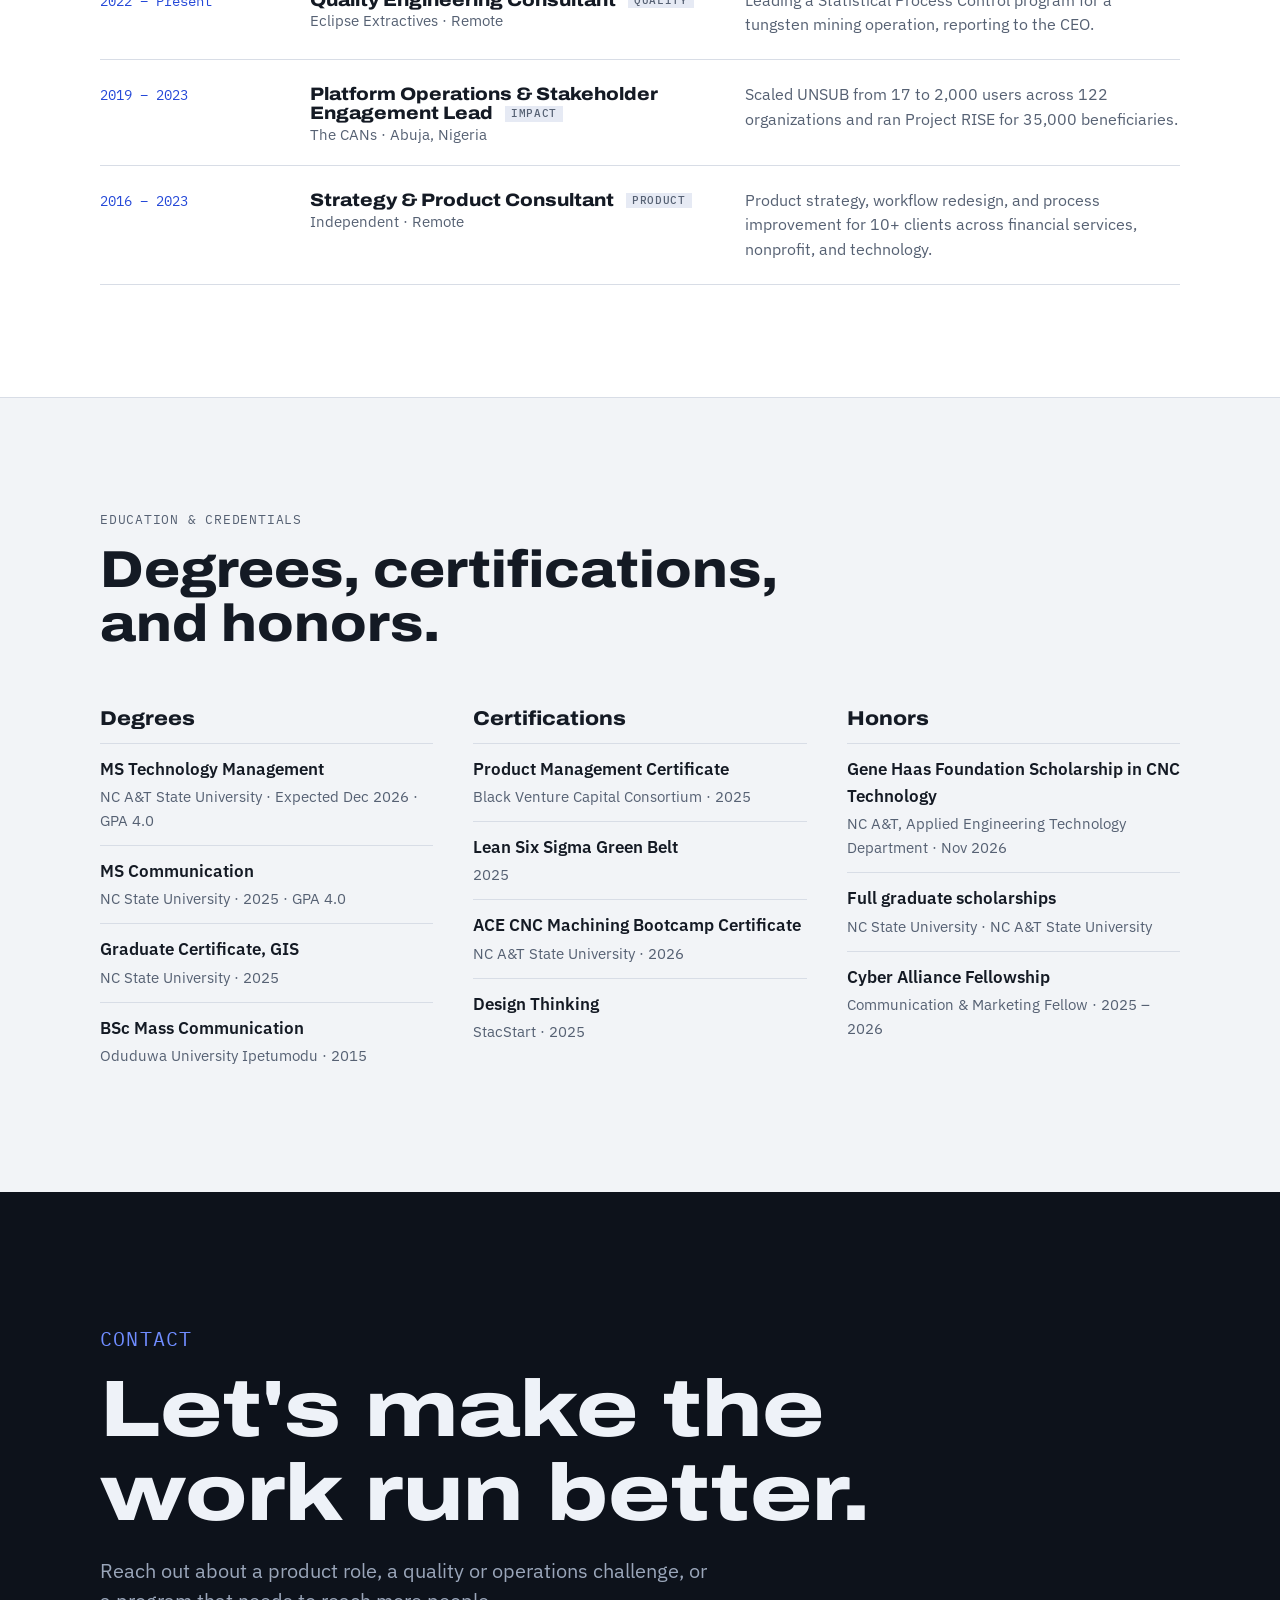
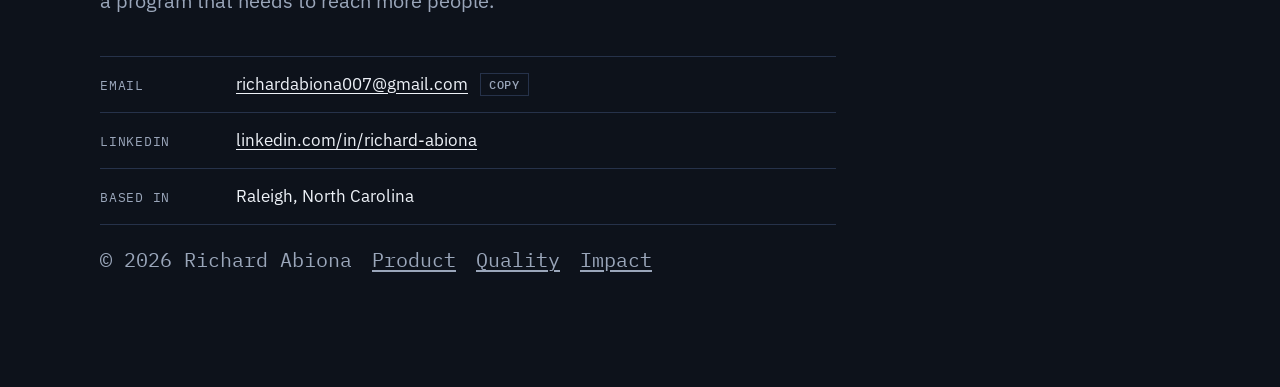
==== commit 3e8bf639: "Add files via upload" ====
--- a/index.html
+++ b/index.html
@@ -3,7 +3,6 @@
 <head>
 <meta charset="utf-8">
 <meta name="viewport" content="width=device-width, initial-scale=1, viewport-fit=cover">
-<style>body{margin:0}img{max-width:100%}[hidden]{display:none!important}</style>
 <script async src="https://www.googletagmanager.com/gtag/js?id=G-13LXE11B9W"></script>
 <script>
   window.dataLayer = window.dataLayer || [];
@@ -11,9 +10,8 @@
   gtag('js', new Date());
   gtag('config', 'G-13LXE11B9W');
 </script>
-<title>Richard Abiona | Product Manager</title>
-<meta name="claude:viewport-fit-sides" content="cover">
-<meta name="description" content="Richard Abiona is a Raleigh, NC product manager who owns SaaS roadmaps and delivery, with a background in product operations, process improvement, and data analysis.">
+<title>Richard Abiona | Product, Quality &amp; Impact</title>
+<meta name="description" content="Richard Abiona is a Raleigh, NC product manager with deep experience in quality engineering, data analytics, technology adoption, and development programs.">
 <meta name="author" content="Richard Abiona">
 <meta name="robots" content="index, follow">
 <link rel="canonical" href="https://richardabiona.com/">
@@ -23,18 +21,18 @@
 <meta name="theme-color" content="#0d121b">
 <meta property="og:type" content="profile">
 <meta property="og:site_name" content="Richard Abiona">
-<meta property="og:title" content="Richard Abiona | Product Manager">
-<meta property="og:description" content="Product strategy, Agile delivery, continuous improvement, and data analysis. Lean Six Sigma Green Belt. Based in Raleigh, NC.">
+<meta property="og:title" content="Richard Abiona | Product, Quality & Impact">
+<meta property="og:description" content="Product management, quality engineering, and development programs, connected by a product mindset. Based in Raleigh, NC.">
 <meta property="og:url" content="https://richardabiona.com/">
 <meta property="og:image" content="https://richardabiona.com/og-image.jpg">
 <meta property="og:image:width" content="1200">
 <meta property="og:image:height" content="630">
-<meta property="og:image:alt" content="Richard Abiona, Product Manager, Raleigh, NC">
+<meta property="og:image:alt" content="Richard Abiona: Product, Quality, Impact">
 <meta property="profile:first_name" content="Richard">
 <meta property="profile:last_name" content="Abiona">
 <meta name="twitter:card" content="summary_large_image">
-<meta name="twitter:title" content="Richard Abiona | Product Manager">
-<meta name="twitter:description" content="Product strategy, Agile delivery, continuous improvement, and data analysis. Based in Raleigh, NC.">
+<meta name="twitter:title" content="Richard Abiona | Product, Quality & Impact">
+<meta name="twitter:description" content="Product management, quality engineering, and development programs, connected by a product mindset.">
 <meta name="twitter:image" content="https://richardabiona.com/og-image.jpg">
 <script type="application/ld+json">
 {
@@ -53,19 +51,21 @@
     "email": "mailto:richardabiona007@gmail.com",
     "jobTitle": "Product Manager",
     "worksFor": { "@type": "Organization", "name": "Aeonian Technology LLC" },
-    "description": "Product manager who owns SaaS roadmaps and delivery, with a background in product operations, process improvement, and data analysis.",
+    "description": "Product manager with experience in quality engineering, data analytics, technology adoption, and development programs.",
     "address": { "@type": "PostalAddress", "addressLocality": "Raleigh", "addressRegion": "NC", "addressCountry": "US" },
     "alumniOf": [
       { "@type": "CollegeOrUniversity", "name": "North Carolina State University" },
       { "@type": "CollegeOrUniversity", "name": "Oduduwa University Ipetumodu" }
     ],
     "affiliation": { "@type": "CollegeOrUniversity", "name": "North Carolina A&T State University" },
+    "award": ["Gene Haas Foundation Scholarship in CNC Technology (2026)", "Cyber Alliance Fellowship (2025)"],
     "hasCredential": [
       { "@type": "EducationalOccupationalCredential", "name": "Product Management Certificate", "recognizedBy": { "@type": "Organization", "name": "Black Venture Capital Consortium" } },
       { "@type": "EducationalOccupationalCredential", "name": "Lean Six Sigma Green Belt" },
+      { "@type": "EducationalOccupationalCredential", "name": "ACE CNC Machining Bootcamp Certificate" },
       { "@type": "EducationalOccupationalCredential", "name": "Design Thinking Certification", "recognizedBy": { "@type": "Organization", "name": "StacStart" } }
     ],
-    "knowsAbout": ["Product management", "Product strategy", "Product operations", "Project management", "Agile delivery", "Continuous improvement", "Lean Six Sigma", "DMAIC", "Statistical process control", "Process capability analysis", "Data analysis", "Regression analysis", "Time-series forecasting", "KPI dashboards", "Stakeholder management"],
+    "knowsAbout": ["Product management", "Product operations", "Quality engineering", "Statistical process control", "Lean Six Sigma", "CNC machining", "Metrology", "Data analysis", "Forecasting", "Technology adoption", "Program management", "Stakeholder engagement"],
     "sameAs": ["https://www.linkedin.com/in/richard-abiona-0084b285/"]
   }
 }
@@ -73,574 +73,234 @@
 <link rel="preconnect" href="https://fonts.googleapis.com">
 <link rel="preconnect" href="https://fonts.gstatic.com" crossorigin>
 <link rel="stylesheet" href="https://fonts.googleapis.com/css2?family=Archivo:wdth,wght@112,600;112,800;125,800&family=IBM+Plex+Sans:ital,wght@0,400;0,500;0,600;1,400&family=IBM+Plex+Mono:wght@400;500&display=swap">
-<style>
-/* Layout: dark hero with a live 13-sprint burndown, then a light, cool page of left-aligned
-   sections; mono "spec" labels carry the product vocabulary (sprints, go/no-go, KPIs). */
-:root {
-  --bg: #f2f4f7;
-  --surface: #ffffff;
-  --ink: #141a24;
-  --muted: #566173;
-  --line: #d8dde6;
-  --accent: #2448d8;
-  --brass: #a8771c;
-  --good: #2e9e5b;
-  --hero-bg: #0d121b;
-  --hero-ink: #eef2f8;
-  --hero-muted: #9aa6ba;
-  --hero-soft: #c9d2e1;
-  --hero-line: #26324a;
-  --hero-accent: #6f8cff;
-  --hero-warn: #e0a83c;
-  --chip: #e6eaf4;
-  --shadow: 0 1px 2px rgba(20, 26, 36, 0.06), 0 12px 32px -12px rgba(20, 26, 36, 0.18);
-
-  --f-display: "Archivo", "Arial Narrow", "Helvetica Neue", Arial, sans-serif;
-  --f-body: "IBM Plex Sans", "Segoe UI", system-ui, sans-serif;
-  --f-mono: "IBM Plex Mono", ui-monospace, "Cascadia Mono", Consolas, monospace;
-
-  --step--1: 0.8125rem;
-  --step-0: 1.0625rem;
-  --step-1: 1.25rem;
-  --step-2: clamp(1.5rem, 1.2rem + 1.2vw, 2rem);
-  --step-3: clamp(2rem, 1.4rem + 2.6vw, 3.25rem);
-  --step-4: clamp(2.6rem, 1.6rem + 4.6vw, 5rem);
-  --wrap: 1160px;
-  --ease: cubic-bezier(0.2, 0.7, 0.2, 1);
-}
-@media (prefers-color-scheme: dark) {
-  :root:not([data-theme="light"]) {
-    --bg: #10151e; --surface: #171e2a; --ink: #e8ecf3; --muted: #9aa6ba; --line: #283246;
-    --accent: #7d97ff; --brass: #d9a64a; --good: #4cc27f; --chip: #1f2838;
-    --shadow: 0 1px 2px rgba(0, 0, 0, 0.3), 0 16px 36px -14px rgba(0, 0, 0, 0.6);
-    color-scheme: dark;
-  }
-}
-:root[data-theme="dark"] {
-  --bg: #10151e; --surface: #171e2a; --ink: #e8ecf3; --muted: #9aa6ba; --line: #283246;
-  --accent: #7d97ff; --brass: #d9a64a; --good: #4cc27f; --chip: #1f2838;
-  --shadow: 0 1px 2px rgba(0, 0, 0, 0.3), 0 16px 36px -14px rgba(0, 0, 0, 0.6);
-  color-scheme: dark;
-}
-
-* { box-sizing: border-box; }
-html { scroll-behavior: smooth; }
-body {
-  background: var(--bg); color: var(--ink);
-  font-family: var(--f-body); font-size: var(--step-0); line-height: 1.6;
-  -webkit-font-smoothing: antialiased;
-}
-body::before {
-  content: ""; position: fixed; inset: 0 0 auto; height: env(safe-area-inset-top, 0px);
-  z-index: 10; background: var(--hero-bg);
-}
-a { color: var(--accent); text-underline-offset: 3px; }
-a:focus-visible, button:focus-visible { outline: 2px solid var(--hero-accent); outline-offset: 3px; border-radius: 2px; }
-h1, h2, h3 { font-family: var(--f-display); font-stretch: 112%; line-height: 1.05; text-wrap: balance; margin: 0; }
-p { margin: 0; }
-
-.wrap {
-  max-width: var(--wrap); margin: 0 auto;
-  padding-left: max(16px, env(safe-area-inset-left, 0px));
-  padding-right: max(16px, env(safe-area-inset-right, 0px));
-}
-@media (min-width: 720px) {
-  .wrap { padding-left: max(40px, env(safe-area-inset-left, 0px)); padding-right: max(40px, env(safe-area-inset-right, 0px)); }
-}
-.spec {
-  font-family: var(--f-mono); font-size: var(--step--1); letter-spacing: 0.06em;
-  text-transform: uppercase; color: var(--muted);
-}
-
-/* ---------- Nav ---------- */
-.nav {
-  position: sticky; top: env(safe-area-inset-top, 0px); z-index: 20;
-  background: color-mix(in srgb, var(--hero-bg) 88%, transparent);
-  backdrop-filter: blur(10px); -webkit-backdrop-filter: blur(10px);
-  border-bottom: 1px solid var(--hero-line);
-}
-.nav .wrap { display: flex; align-items: center; justify-content: space-between; gap: 16px; padding-block: 14px; }
-.brand { color: var(--hero-ink); text-decoration: none; font-family: var(--f-display); font-weight: 800; font-stretch: 112%; font-size: 1rem; letter-spacing: 0.01em; }
-.nav-links { display: flex; gap: 26px; list-style: none; margin: 0; padding: 0; }
-.nav-links a { color: var(--hero-muted); text-decoration: none; font-size: 0.9375rem; transition: color 0.2s; }
-.nav-links a:hover, .nav-links a.active { color: var(--hero-ink); }
-.progress { position: absolute; left: 0; bottom: -1px; height: 2px; width: 100%; background: var(--hero-accent); transform-origin: 0 50%; transform: scaleX(0); }
-.menu-btn { display: none; background: none; border: 1px solid var(--hero-line); color: var(--hero-ink); font: 500 var(--step--1) var(--f-mono); padding: 6px 10px; cursor: pointer; letter-spacing: 0.06em; }
-@media (max-width: 760px) {
-  .menu-btn { display: block; }
-  .nav-links { display: none; position: absolute; left: 0; right: 0; top: 100%; flex-direction: column; gap: 0;
-    background: var(--hero-bg); border-bottom: 1px solid var(--hero-line);
-    padding-left: max(16px, env(safe-area-inset-left, 0px)); padding-right: max(16px, env(safe-area-inset-right, 0px)); padding-block: 8px; }
-  .nav-links.open { display: flex; }
-  .nav-links a { display: block; padding-block: 12px; font-size: 1rem; }
-}
-
-/* ---------- Hero ---------- */
-.hero { background: var(--hero-bg); color: var(--hero-ink); position: relative; overflow: hidden; }
-.hero canvas { position: absolute; inset: 0; width: 100%; height: 100%; display: block; }
-.hero .wrap { position: relative; padding-block: clamp(120px, 18vw, 200px) clamp(48px, 7vw, 80px); }
-.hero .spec { color: var(--hero-accent); }
-.hero h1 { font-size: var(--step-4); font-weight: 800; font-stretch: 125%; margin-top: 14px; letter-spacing: -0.01em; }
-.hero h1 .hi { display: block; font-size: 0.42em; font-weight: 600; font-stretch: 112%; color: var(--hero-muted); margin-bottom: 0.2em; }
-.hero .lede { max-width: 40rem; margin-top: 22px; font-size: var(--step-1); line-height: 1.5; color: var(--hero-soft); }
-.hero-tags { display: flex; flex-wrap: wrap; gap: 8px; margin-top: 28px; padding: 0; list-style: none; }
-.hero-tags li { font-family: var(--f-mono); font-size: var(--step--1); color: var(--hero-ink); border: 1px solid var(--hero-line); background: rgba(13,18,27,0.6); padding: 5px 10px; }
-.hero-cta { display: flex; flex-wrap: wrap; gap: 12px; margin-top: 32px; }
-.btn {
-  display: inline-flex; align-items: center; gap: 10px;
-  background: var(--accent); color: #fff; text-decoration: none; font-weight: 600;
-  padding: 12px 20px; border-radius: 2px; font-size: 0.9375rem;
-  transition: transform 0.25s var(--ease), filter 0.2s;
-}
-.btn:hover { filter: brightness(1.08); transform: translateY(-2px); }
-.btn .arr { transition: transform 0.25s var(--ease); }
-.btn:hover .arr { transform: translateX(3px); }
-.hero .btn { background: var(--hero-accent); color: var(--hero-bg); }
-.btn.ghost { background: transparent; color: var(--hero-ink); border: 1px solid var(--hero-line); }
-:root[data-theme="dark"] .btn:not(.ghost) { color: #0d121b; }
-@media (prefers-color-scheme: dark) { :root:not([data-theme="light"]) .btn:not(.ghost) { color: #0d121b; } }
-
-/* Load-in for the hero copy */
-@keyframes rise { from { opacity: 0; transform: translateY(14px); } to { opacity: 1; transform: none; } }
-.hero .wrap > * { animation: rise 0.8s var(--ease) both; }
-.hero .wrap > :nth-child(2) { animation-delay: 0.08s; }
-.hero .wrap > :nth-child(3) { animation-delay: 0.18s; }
-.hero .wrap > :nth-child(4) { animation-delay: 0.28s; }
-.hero .wrap > :nth-child(5) { animation-delay: 0.38s; }
-
-/* ---------- Sections ---------- */
-section { padding-block: clamp(64px, 9vw, 112px); scroll-margin-top: 56px; }
-section + section { border-top: 1px solid var(--line); }
-.sec-head { display: grid; gap: 12px; margin-bottom: clamp(32px, 5vw, 56px); max-width: 46rem; }
-.sec-head h2 { font-size: var(--step-3); font-weight: 800; }
-.sec-head p { color: var(--muted); }
-
-/* Scroll reveal: only applied by script to content that starts below the fold */
-.pre { opacity: 0; transform: translateY(22px); }
-.in { opacity: 1; transform: none; transition: opacity 0.7s var(--ease) var(--d, 0s), transform 0.7s var(--ease) var(--d, 0s); }
-
-/* About */
-.about-grid { display: grid; gap: clamp(32px, 5vw, 72px); grid-template-columns: 1fr; }
-@media (min-width: 900px) { .about-grid { grid-template-columns: 5fr 7fr; } }
-.about-grid h2 { font-size: var(--step-3); font-weight: 800; }
-.portrait { margin: 32px 0 0; max-width: 420px; display: grid; gap: 10px; perspective: 900px; }
-.portrait .frame { position: relative; overflow: hidden; border-bottom: 3px solid var(--accent); background: var(--chip); }
-.portrait img { display: block; width: 100%; height: auto; aspect-ratio: 4 / 5; object-fit: cover; transform: scale(1.06); transition: transform 1.2s var(--ease); }
-.portrait.in img, .portrait:not(.pre) img { transform: scale(1); }
-.about-copy { display: grid; gap: 18px; max-width: 40rem; min-width: 0; align-content: start; }
-.about-copy p:first-child { font-size: var(--step-1); line-height: 1.5; }
-.about-copy .btn { justify-self: start; margin-top: 8px; }
-
-.readout {
-  margin-top: 28px; display: grid; grid-template-columns: repeat(3, minmax(0,1fr));
-  border-top: 1px solid var(--line); border-bottom: 1px solid var(--line);
-}
-.readout div { padding: 18px 14px 16px 0; min-width: 0; }
-.readout div + div { padding-left: 14px; border-left: 1px solid var(--line); }
-.readout b { display: block; font-family: var(--f-display); font-stretch: 112%; font-weight: 800; font-size: var(--step-2); font-variant-numeric: tabular-nums; line-height: 1.1; }
-.readout span { display: block; margin-top: 6px; font-size: var(--step--1); color: var(--muted); line-height: 1.4; }
-
-/* What I do */
-.do-grid { display: grid; grid-template-columns: repeat(auto-fit, minmax(min(100%, 310px), 1fr)); column-gap: 40px; border-top: 1px solid var(--line); }
-.do-item { padding: 28px 28px 32px 0; border-bottom: 1px solid var(--line); display: grid; gap: 10px; align-content: start; min-width: 0; }
-.do-item .spec { color: var(--brass); }
-.do-item h3 { font-size: var(--step-1); font-weight: 800; }
-.do-item p { color: var(--muted); font-size: 1rem; }
-.toolkit { margin-top: 36px; display: flex; flex-wrap: wrap; gap: 8px 10px; align-items: center; }
-.toolkit .spec { margin-right: 6px; }
-.toolkit span:not(.spec) { font-family: var(--f-mono); font-size: var(--step--1); padding: 4px 10px; background: var(--chip); }
-
-/* Product work: case studies */
-.work { background: var(--surface); }
-.case { display: grid; gap: 28px 56px; grid-template-columns: 1fr; padding-block: 44px; border-top: 1px solid var(--line); }
-.case:last-child { border-bottom: 1px solid var(--line); }
-@media (min-width: 960px) { .case { grid-template-columns: 5fr 7fr; } }
-.case-meta { display: grid; gap: 14px; align-content: start; min-width: 0; }
-.case-meta .spec b { color: var(--accent); font-weight: 500; }
-.case-meta h3 { font-size: var(--step-2); font-weight: 800; }
-.case-meta > p { font-size: var(--step-1); line-height: 1.5; color: var(--ink); }
-.case-metrics { display: grid; grid-template-columns: repeat(3, minmax(0, 1fr)); gap: 0; margin-top: 8px; border-top: 1px solid var(--line); }
-.case-metrics div { padding: 14px 12px 0 0; min-width: 0; }
-.case-metrics div + div { padding-left: 12px; border-left: 1px solid var(--line); }
-.case-metrics b { display: block; font-family: var(--f-display); font-stretch: 112%; font-weight: 800; font-size: clamp(1.25rem, 1rem + 1vw, 1.75rem); line-height: 1.1; font-variant-numeric: tabular-nums; color: var(--accent); }
-.case-metrics span { display: block; margin-top: 6px; font-size: 0.8125rem; color: var(--muted); line-height: 1.35; }
-.case-body { list-style: none; margin: 0; padding: 0; display: grid; min-width: 0; counter-reset: none; }
-.case-body li { padding: 16px 0 16px 28px; border-top: 1px dashed var(--line); position: relative; color: var(--muted); font-size: 0.98rem; }
-.case-body li:first-child { border-top: 0; padding-top: 0; }
-.case-body li::before { content: "→"; position: absolute; left: 0; top: 16px; font-family: var(--f-mono); color: var(--accent); }
-.case-body li:first-child::before { top: 0; }
-.case-body b { color: var(--ink); font-weight: 600; }
-
-/* Builds: tilt cards */
-.builds-grid { display: grid; gap: 20px; grid-template-columns: repeat(auto-fit, minmax(min(100%, 320px), 1fr)); perspective: 1200px; }
-.build {
-  position: relative; background: var(--surface); border: 1px solid var(--line); padding: 26px 24px 24px;
-  display: grid; gap: 12px; align-content: start; min-width: 0;
-  transform: rotateX(var(--rx, 0deg)) rotateY(var(--ry, 0deg)) translateZ(0);
-  transform-style: preserve-3d; transition: transform 0.5s var(--ease), box-shadow 0.4s var(--ease), border-color 0.3s;
-}
-.build::after {
-  content: ""; position: absolute; inset: 0; pointer-events: none; opacity: 0; transition: opacity 0.3s;
-  background: radial-gradient(420px circle at var(--mx, 50%) var(--my, 50%), color-mix(in srgb, var(--accent) 12%, transparent), transparent 60%);
-}
-.build:hover { box-shadow: var(--shadow); border-color: color-mix(in srgb, var(--accent) 40%, var(--line)); }
-.build:hover::after { opacity: 1; }
-.build.tilting { transition: transform 0.12s linear, box-shadow 0.4s var(--ease), border-color 0.3s; }
-.build h3 { font-size: var(--step-1); font-weight: 800; }
-.build > p { color: var(--muted); font-size: 0.98rem; }
-.status { display: inline-flex; align-items: center; gap: 8px; justify-self: start; font-family: var(--f-mono); font-size: var(--step--1); padding: 4px 10px; background: var(--chip); color: var(--ink); }
-.status::before { content: ""; width: 7px; height: 7px; border-radius: 50%; background: var(--good); }
-.status.wip::before { background: var(--brass); animation: pulse 2.4s ease-in-out infinite; }
-@keyframes pulse { 0%, 100% { opacity: 1; } 50% { opacity: 0.35; } }
-.feat { list-style: none; margin: 4px 0 0; padding: 0; display: grid; }
-.feat li { padding: 9px 0 9px 20px; border-top: 1px dashed var(--line); position: relative; font-size: 0.9375rem; color: var(--muted); }
-.feat li::before { content: "+"; position: absolute; left: 0; top: 8px; font-family: var(--f-mono); color: var(--accent); }
-
-/* Path / timeline */
-.path { list-style: none; margin: 0; padding: 0; display: grid; }
-.path li { display: grid; grid-template-columns: 1fr; gap: 6px 40px; padding-block: 22px; border-top: 1px solid var(--line); }
-.path li:last-child { border-bottom: 1px solid var(--line); }
-@media (min-width: 760px) { .path li { grid-template-columns: 170px 1fr 1.1fr; align-items: baseline; } }
-.path .when { font-family: var(--f-mono); font-size: 0.875rem; color: var(--accent); font-variant-numeric: tabular-nums; }
-.path h3 { font-size: 1.125rem; font-weight: 800; }
-.path .where { display: block; font-family: var(--f-body); font-weight: 400; font-stretch: 100%; color: var(--muted); font-size: 0.9375rem; margin-top: 4px; }
-.path p { color: var(--muted); font-size: 0.96875rem; min-width: 0; }
-
-/* Credentials */
-.cred-grid { display: grid; gap: 40px; grid-template-columns: repeat(auto-fit, minmax(min(100%, 300px), 1fr)); }
-.cred-grid h3 { font-size: var(--step-1); font-weight: 800; margin-bottom: 14px; }
-.cred { list-style: none; margin: 0; padding: 0; }
-.cred li { padding-block: 12px; border-top: 1px solid var(--line); display: grid; gap: 2px; }
-.cred li b { font-weight: 600; }
-.cred li span { color: var(--muted); font-size: 0.9375rem; }
-.also { margin-top: 40px; padding-top: 20px; border-top: 1px solid var(--line); color: var(--muted); max-width: 46rem; font-size: 0.98rem; }
-.also b { color: var(--ink); font-weight: 600; }
-
-/* Contact */
-.contact { background: var(--hero-bg); color: var(--hero-ink); border-top: 0 !important; }
-.contact h2 { font-size: var(--step-4); font-weight: 800; font-stretch: 125%; max-width: 14ch; }
-.contact .spec { color: var(--hero-accent); }
-.contact p { color: var(--hero-muted); max-width: 38rem; margin-top: 20px; font-size: var(--step-1); line-height: 1.5; }
-.contact-rows { margin-top: 40px; display: grid; gap: 0; max-width: 46rem; }
-.contact-rows div { display: grid; grid-template-columns: 120px 1fr; gap: 16px; padding-block: 14px; border-top: 1px solid var(--hero-line); align-items: baseline; }
-.contact-rows div:last-child { border-bottom: 1px solid var(--hero-line); }
-.contact-rows dt { font-family: var(--f-mono); font-size: var(--step--1); letter-spacing: 0.06em; text-transform: uppercase; color: var(--hero-muted); }
-.contact-rows dd { margin: 0; color: var(--hero-ink); min-width: 0; overflow-wrap: anywhere; }
-.contact-rows a { color: var(--hero-ink); }
-.copy-btn { margin-left: 12px; background: none; border: 1px solid var(--hero-line); color: var(--hero-muted); font: 500 0.75rem var(--f-mono); letter-spacing: 0.06em; padding: 3px 8px; cursor: pointer; vertical-align: 1px; }
-.copy-btn:hover { color: var(--hero-ink); }
-.foot { margin-top: 64px; font-family: var(--f-mono); font-size: var(--step--1); color: var(--hero-muted); }
-
-@media (prefers-reduced-motion: reduce) {
-  html { scroll-behavior: auto; }
-  *, *::before, *::after { animation: none !important; transition: none !important; }
-  .pre { opacity: 1; transform: none; }
-  .build { transform: none; }
-  .portrait img { transform: none; }
-}
-</style>
+<link rel="stylesheet" href="assets/style.css">
 </head>
-<body>
+<body data-page="home">
+
 <nav class="nav" aria-label="Main">
   <div class="wrap">
-    <a class="brand" href="#top">Richard Abiona</a>
+    <a class="brand" href="index.html">Richard Abiona</a>
     <button class="menu-btn" id="menu-btn" aria-expanded="false" aria-controls="nav-links">MENU</button>
     <ul class="nav-links" id="nav-links">
-      <li><a href="#about">About</a></li>
-      <li><a href="#work">Product Work</a></li>
-      <li><a href="#builds">Builds</a></li>
-      <li><a href="#path">Experience</a></li>
+      <li><a href="index.html" aria-current="page">Home</a></li>
+      <li><a href="product.html">Product</a></li>
+      <li><a href="quality.html">Quality</a></li>
+      <li><a href="impact.html">Impact</a></li>
       <li><a href="#contact">Contact</a></li>
     </ul>
   </div>
   <div class="progress" id="progress"></div>
 </nav>
 
-<header class="hero" id="top">
-  <canvas id="burndown" aria-hidden="true"></canvas>
+<header class="hero home-hero" id="top">
+  <div class="home-grid-bg" aria-hidden="true"></div>
   <div class="wrap">
-    <p class="spec">Product Manager · Raleigh, NC</p>
-    <h1><span class="hi">Hi, I'm</span>Richard Abiona</h1>
-    <p class="lede">I own products from roadmap to release, and I use data and Lean Six Sigma methods to keep the work behind them running better. My background spans product, operations, and continuous improvement.</p>
-    <ul class="hero-tags">
-      <li>Product strategy &amp; roadmaps</li>
-      <li>Agile delivery</li>
-      <li>Product operations</li>
-      <li>Continuous improvement</li>
-      <li>Data analysis &amp; forecasting</li>
-      <li>Lean Six Sigma Green Belt</li>
-    </ul>
-    <div class="hero-cta">
-      <a class="btn" href="#work">See my product work <span class="arr">→</span></a>
-      <a class="btn ghost" href="#contact">Get in touch</a>
-    </div>
+    <div class="copy">
+      <p class="spec">Product · Quality · Impact</p>
+      <h1><span class="hi">Hi, I'm</span>Richard Abiona</h1>
+      <p class="lede">I build products, improve processes, and run programs that people actually adopt. Whether the work is a SaaS roadmap, a control chart on a production line, or a platform serving 2,000 users across 122 organizations, I start from the problem and measure the result.</p>
+      <ul class="hero-tags">
+        <li>Product mindset</li>
+        <li>Technology adoption</li>
+        <li>Data analytics</li>
+        <li>Quality</li>
+        <li>Leadership</li>
+      </ul>
+      <div class="hero-cta">
+        <a class="btn" href="#profiles">Explore my profiles <span class="arr">→</span></a>
+        <a class="btn ghost" href="#contact">Get in touch</a>
+      </div>
+    </div>
+    <figure class="home-portrait">
+      <img src="richard-abiona.jpg" width="900" height="1125" alt="Portrait of Richard Abiona in a black three-piece suit, seated against a grey backdrop">
+      <figcaption>Raleigh, NC</figcaption>
+    </figure>
   </div>
 </header>
 
 <main>
-  <section id="about">
-    <div class="wrap about-grid">
-      <div>
-        <p class="spec">About</p>
-        <h2 style="margin-top:12px">A product manager with an operator's discipline.</h2>
-        <figure class="portrait" data-reveal>
-          <div class="frame"><img src="richard-abiona.jpg" width="900" height="1125" alt="Portrait of Richard Abiona in a black three-piece suit, seated against a grey backdrop"></div>
-          <figcaption class="spec">Raleigh, NC</figcaption>
-        </figure>
-      </div>
-      <div class="about-copy">
-        <p>I'm a product manager at Aeonian Technology, where I own strategy, roadmaps, and delivery for three SaaS platforms and report directly to the CEO. I'm also completing an MS in Technology Management at North Carolina A&amp;T State University, with a 4.0 GPA.</p>
-        <p>Over the past ten years I've worked across product, operations, and programs. At The CANs, I ran platform operations for UNSUB and grew it from 17 to 2,000 users across 122 partner organizations in two months. As a consultant, I've redesigned client workflows and helped leaders make better decisions with data.</p>
-        <p>I let evidence guide the work. As a Lean Six Sigma Green Belt, I use DMAIC, process capability analysis, regression, and forecasting to find what's holding a process back and to measure whether a change worked. I also design and build web apps of my own.</p>
-        <a class="btn" href="#contact">Get in touch <span class="arr">→</span></a>
-        <div class="readout" aria-label="Highlights">
-          <div data-reveal><b data-count="3">3</b><span>SaaS platforms owned in parallel</span></div>
-          <div data-reveal style="--d:.08s"><b data-count="2000" data-suffix="">2,000</b><span>UNSUB users, up from 17 in two months</span></div>
-          <div data-reveal style="--d:.16s"><b data-count="100" data-prefix="$" data-suffix="K">$100K</b><span>funding secured with data-backed reporting</span></div>
-        </div>
-      </div>
-    </div>
-  </section>
-
-  <section id="skills">
-    <div class="wrap">
-      <div class="sec-head">
-        <p class="spec">What I do</p>
-        <h2>From discovery to delivery, then better each cycle.</h2>
-      </div>
-      <div class="do-grid">
-        <article class="do-item" data-reveal>
-          <p class="spec">Roadmaps · Prioritization · MVP</p>
-          <h3>Product Strategy</h3>
-          <p>Roadmap development, lifecycle management, feature prioritization, MVP scoping, and go-to-market planning.</p>
-        </article>
-        <article class="do-item" data-reveal style="--d:.06s">
-          <p class="spec">Surveys · Interviews · Personas</p>
-          <h3>Research &amp; Discovery</h3>
-          <p>Voice-of-customer surveys, stakeholder interviews, personas, and competitive analysis, turned into recommendations leaders can act on.</p>
-        </article>
-        <article class="do-item" data-reveal style="--d:.12s">
-          <p class="spec">Agile · Scrum · Sprint planning</p>
-          <h3>Requirements &amp; Delivery</h3>
-          <p>Clear requirements, user stories, and acceptance criteria, with sprint planning and cross-functional coordination across offshore engineering teams.</p>
-        </article>
-        <article class="do-item" data-reveal>
-          <p class="spec">Go / no-go · Release coordination</p>
-          <h3>Launch &amp; Quality</h3>
-          <p>Risk-based test plans, severity-based launch criteria, end-to-end journey testing, SOPs, and training materials.</p>
-        </article>
-        <article class="do-item" data-reveal style="--d:.06s">
-          <p class="spec">DMAIC · SPC · Cp / Cpk</p>
-          <h3>Continuous Improvement</h3>
-          <p>Lean Six Sigma Green Belt. I set baselines, analyze process capability, redesign workflows, and prioritize improvements with leadership.</p>
-        </article>
-        <article class="do-item" data-reveal style="--d:.12s">
-          <p class="spec">Regression · Forecasting · KPIs</p>
-          <h3>Data Analysis</h3>
-          <p>Multivariate regression, time-series forecasting, and KPI dashboards in Excel and Python that give teams a clear basis for planning.</p>
-        </article>
-      </div>
-      <div class="toolkit" data-reveal>
-        <span class="spec">Toolkit</span>
-        <span>Python</span><span>Excel (Advanced)</span><span>Google Analytics</span><span>KPI dashboards</span><span>Google Apps Script</span><span>Google Workspace</span><span>Slack</span><span>Canva</span>
-      </div>
-    </div>
-  </section>
-
-  <section id="work" class="work">
-    <div class="wrap">
-      <div class="sec-head">
-        <p class="spec">Product work</p>
-        <h2>Selected outcomes.</h2>
-        <p>What I owned, how I ran it, and what changed because of it.</p>
-      </div>
-
-      <article class="case">
-        <div class="case-meta" data-reveal>
-          <p class="spec"><b>Product Manager</b> · Aeonian Technology LLC · Aug 2026 – Present</p>
-          <h3>The Aeon app family</h3>
-          <p>End-to-end ownership of three SaaS platforms: Aeon School (live bus tracking), RideOps (rideshare operations), and Alumni Assets (fintech fund and association management).</p>
-          <div class="case-metrics">
-            <div><b data-count="150" data-suffix="+">150+</b><span>parent users on Aeon School</span></div>
-            <div><b data-count="13">13</b><span>sprint fintech platform delivery</span></div>
-            <div><b>100+ → 10</b><span>features narrowed to critical journeys</span></div>
+  <section id="profiles">
+    <div class="wrap">
+      <div class="sec-head">
+        <p class="spec">Three profiles, one way of working</p>
+        <h2>Pick the lens that fits what you need.</h2>
+        <p>Each profile has its own page with the work, results, and photos behind it.</p>
+      </div>
+      <div class="carousel" aria-roledescription="carousel" aria-label="Career profiles">
+        <div class="carousel-viewport">
+          <div class="carousel-track">
+            <div class="slide" role="group" aria-roledescription="slide" aria-label="1 of 3">
+              <a class="slide-card" href="product.html" data-track="Profile card: Product Management">
+                <div class="slide-media"><img src="richard-abiona.jpg" alt="Richard Abiona" loading="lazy" style="object-position: 50% 20%"></div>
+                <div class="slide-body">
+                  <p class="spec">Profile 01 · Product</p>
+                  <h3>Product Management</h3>
+                  <p>I own SaaS roadmaps and delivery: customer research, build-ready requirements, Agile sprints, and launches with clear go/no-go criteria.</p>
+                  <ul><li>3 SaaS platforms</li><li>13-sprint delivery</li><li>Agile</li></ul>
+                  <span class="slide-go">View product profile <span class="arr">→</span></span>
+                </div>
+              </a>
+            </div>
+            <div class="slide" role="group" aria-roledescription="slide" aria-label="2 of 3">
+              <a class="slide-card" href="quality.html" data-track="Profile card: Quality Engineering">
+                <div class="slide-media"><img src="media/quality/operating-cnc-machine-thumb.jpg" alt="Richard Abiona setting up a Haas CNC milling machine" loading="lazy" style="object-position: 50% 30%"></div>
+                <div class="slide-body">
+                  <p class="spec">Profile 02 · Quality</p>
+                  <h3>Quality Engineering</h3>
+                  <p>Statistical process control, Lean Six Sigma, CNC machining, and metrology, from a mining operation's control charts to the shop floor and the classroom.</p>
+                  <ul><li>SPC · Cp/Cpk</li><li>Green Belt</li><li>Gene Haas Scholar</li></ul>
+                  <span class="slide-go">View quality profile <span class="arr">→</span></span>
+                </div>
+              </a>
+            </div>
+            <div class="slide" role="group" aria-roledescription="slide" aria-label="3 of 3">
+              <a class="slide-card" href="impact.html" data-track="Profile card: Development and Impact">
+                <div class="slide-media">
+                  <div class="slide-stats">
+                    <div><b>35,000</b><span>Beneficiaries reached</span></div>
+                    <div><b>122</b><span>Partner organizations</span></div>
+                    <div><b>$100K</b><span>Program funding secured</span></div>
+                  </div>
+                </div>
+                <div class="slide-body">
+                  <p class="spec">Profile 03 · Impact</p>
+                  <h3>Development &amp; Impact</h3>
+                  <p>Program management, partnerships, and stakeholder engagement for social change, from civic-tech platforms in Nigeria to advocacy media in North Carolina.</p>
+                  <ul><li>Program operations</li><li>Partnerships</li><li>Advocacy media</li></ul>
+                  <span class="slide-go">View impact profile <span class="arr">→</span></span>
+                </div>
+              </a>
+            </div>
           </div>
         </div>
-        <ul class="case-body" data-reveal style="--d:.1s">
-          <li><b>Managing a 13-sprint fintech delivery</b> with an offshore engineering partner: user stories, requirements, and acceptance criteria for tier benefit logic, board-vote approval workflows, and portfolio-based membership tiers.</li>
-          <li><b>Built a risk-based pre-launch test plan</b> that narrowed 100+ features to 10 critical end-to-end journeys, with severity-based go/no-go criteria. I coordinated testing across web and Android, produced six role-based user manuals, and finished validation on schedule.</li>
-          <li><b>Ran voice-of-customer research</b> for drivers, operators, and parents using branching surveys built in Google Apps Script. The CEO approved the resulting roadmap recommendations on driver onboarding and tracking reliability.</li>
-          <li><b>Defined information architecture and naming</b> for the full app family, and produced sales enablement materials that surfaced an undersold charter booking feature, adding a new line to the commercial pitch.</li>
-        </ul>
-      </article>
-
-      <article class="case">
-        <div class="case-meta" data-reveal>
-          <p class="spec"><b>Platform Operations &amp; Stakeholder Engagement Lead</b> · The CANs · 2019 – 2023</p>
-          <h3>UNSUB platform &amp; Project RISE</h3>
-          <p>Took a platform from pilot to scaled deployment, and ran program operations across 70+ partner organizations.</p>
-          <div class="case-metrics">
-            <div><b>17 → 2,000</b><span>users in two months</span></div>
-            <div><b data-count="122">122</b><span>partner organizations deployed</span></div>
-            <div><b data-count="35000">35,000</b><span>Project RISE beneficiaries reached</span></div>
+        <div class="carousel-controls">
+          <div class="dots" role="tablist" aria-label="Choose a profile">
+            <button class="dot" type="button" role="tab" aria-selected="true" data-track="Carousel tab: Product">Product</button>
+            <button class="dot" type="button" role="tab" aria-selected="false" data-track="Carousel tab: Quality">Quality</button>
+            <button class="dot" type="button" role="tab" aria-selected="false" data-track="Carousel tab: Impact">Impact</button>
           </div>
-        </div>
-        <ul class="case-body" data-reveal style="--d:.1s">
-          <li><b>Managed UNSUB's adoption and lifecycle</b> through structured onboarding, targeted change management, and platform iteration that removed adoption barriers at scale.</li>
-          <li><b>Turned field feedback into requirements</b>, prioritizing what partner organizations needed and feeding it into platform improvements and deployment decisions.</li>
-          <li><b>Secured $100,000 in program funding</b> with data-backed performance reporting for executives and donors.</li>
-          <li><b>Ran Project RISE operations</b> across 70+ organizations, coordinating launch readiness, logistics, and resources to deliver on time and within quality and compliance standards.</li>
-        </ul>
-      </article>
-
-      <article class="case">
-        <div class="case-meta" data-reveal>
-          <p class="spec"><b>Quality Engineering Consultant</b> · Eclipse Extractives · 2022 – Present</p>
-          <h3>Statistical Process Control program</h3>
-          <p>Advising the leadership of a tungsten mining operation on the design and phased implementation of an SPC program to reduce process variability and improve yield.</p>
-          <div class="case-metrics">
-            <div><b>SPC</b><span>phased program design</span></div>
-            <div><b>Cp / Cpk</b><span>capability analysis tied to yield</span></div>
-            <div><b>CEO</b><span>framework for data-driven decisions</span></div>
+          <div class="carousel-buttons">
+            <button class="icon-btn" type="button" data-prev aria-label="Previous profile">←</button>
+            <button class="icon-btn" type="button" data-pause aria-pressed="false" aria-label="Pause slideshow" data-track="Carousel pause or play">❚❚</button>
+            <button class="icon-btn" type="button" data-next aria-label="Next profile">→</button>
           </div>
         </div>
-        <ul class="case-body" data-reveal style="--d:.1s">
-          <li><b>Designed an operational assessment framework</b> to evaluate current process performance and establish baselines.</li>
-          <li><b>Applied process capability analysis (Cp, Cpk)</b> to quantify how variation relates to yield, giving the CEO a framework for data-driven production decisions.</li>
-          <li><b>Presented findings to the leadership team</b> and facilitated the prioritization of improvement initiatives.</li>
-          <li><b>Wrote executive correspondence</b> that turned technical SPC analysis into measurement strategy recommendations for non-technical leaders.</li>
-        </ul>
-      </article>
-
-      <article class="case">
-        <div class="case-meta" data-reveal>
-          <p class="spec"><b>Strategy &amp; Product Consultant</b> · Independent · 2016 – 2023</p>
-          <h3>Product strategy and workflow redesign</h3>
-          <p>Delivered product strategy, workflow analysis, and process improvement programs for small and mid-sized clients in financial services, nonprofit, and technology.</p>
-          <div class="case-metrics">
-            <div><b data-count="10" data-suffix="+">10+</b><span>SME clients served</span></div>
-            <div><b>2×</b><span>output within one month</span></div>
-            <div><b data-count="3">3</b><span>sectors covered</span></div>
-          </div>
-        </div>
-        <ul class="case-body" data-reveal style="--d:.1s">
-          <li><b>Structured requirements and redesigned client workflows</b>, doubling output within one month across multiple engagements.</li>
-          <li><b>Evaluated technology platforms</b> and recommended build-versus-buy options.</li>
-          <li><b>Managed vendor relationships</b> and translated technical capabilities into business use cases for non-technical leadership teams.</li>
-        </ul>
-      </article>
-
-      <article class="case">
-        <div class="case-meta" data-reveal>
-          <p class="spec"><b>Communication &amp; Marketing Fellow</b> · Cyber Alliance · 2025 – 2026</p>
-          <h3>Forecasting, KPIs, and positioning</h3>
-          <p>Gave senior leadership a data-backed basis for planning decisions that had previously been made on intuition.</p>
-          <div class="case-metrics">
-            <div><b>MAPE</b><span>forecast accuracy, with MAD and MSE</span></div>
-            <div><b>KPI</b><span>dashboards against defined targets</span></div>
-            <div><b>GTM</b><span>positioning recommendations</span></div>
-          </div>
-        </div>
-        <ul class="case-body" data-reveal style="--d:.1s">
-          <li><b>Applied time-series forecasting and multivariate regression</b> to model program performance trends and build resource allocation models.</li>
-          <li><b>Built and maintained KPI dashboards</b> on program performance, content engagement, and audience growth, identifying underperforming channels and recommending reallocation.</li>
-          <li><b>Developed personas and buyer journey maps</b> through structured stakeholder interviews and primary audience research.</li>
-          <li><b>Ran competitive intelligence</b> across the cybersecurity education landscape, informing program differentiation and partner outreach.</li>
-        </ul>
-      </article>
-
-      <article class="case">
-        <div class="case-meta" data-reveal>
-          <p class="spec"><b>Product Management Student Leader</b> · BVCC, NC A&amp;T Chapter · Jan – May 2026</p>
-          <h3>Multi-channel recruitment initiative</h3>
-          <p>Owned the initiative end to end: strategy, channel selection, execution, and outcome measurement.</p>
-          <div class="case-metrics">
-            <div><b data-count="150" data-suffix="+">150+</b><span>registrations for the Fall cohort</span></div>
-            <div><b>Bi-weekly</b><span>pipeline reporting on conversion</span></div>
-            <div><b data-count="3">3</b><span>workstreams coordinated</span></div>
-          </div>
-        </div>
-        <ul class="case-body" data-reveal style="--d:.1s">
-          <li><b>Delivered 150+ registrations</b> against a defined target using product management frameworks.</li>
-          <li><b>Maintained bi-weekly pipeline reporting</b> on conversion rates and engagement, enabling real-time strategy adjustments.</li>
-          <li><b>Coordinated chapter operations</b> across leadership, communications, and logistics, managing competing priorities against deadlines and national program standards.</li>
-        </ul>
-      </article>
+      </div>
+    </div>
+  </section>
+
+  <section id="thread" class="tint">
+    <div class="wrap">
+      <div class="sec-head">
+        <p class="spec">What connects the work</p>
+        <h2>A product mindset, applied everywhere.</h2>
+        <p>Products, production lines, and programs all have users, failure points, and a result to measure. I treat each one that way.</p>
+      </div>
+      <div class="pillars">
+        <article class="pillar" data-reveal>
+          <p class="spec">Product mindset</p>
+          <h3>Start from the problem</h3>
+          <p>Interviews before features. LabPass began with conversations with the faculty member who runs the lab, not with a feature list.</p>
+        </article>
+        <article class="pillar" data-reveal style="--d:.05s">
+          <p class="spec">Technology adoption</p>
+          <h3>Get people to use it</h3>
+          <p>I took UNSUB from 17 to 2,000 users in two months through structured onboarding and change management.</p>
+        </article>
+        <article class="pillar" data-reveal style="--d:.1s">
+          <p class="spec">Data analytics</p>
+          <h3>Decide with evidence</h3>
+          <p>Regression, time-series forecasting (MAD, MSE, MAPE), and KPI dashboards that replaced decisions made on intuition.</p>
+        </article>
+        <article class="pillar" data-reveal style="--d:.15s">
+          <p class="spec">Quality</p>
+          <h3>Build it right</h3>
+          <p>A Lean Six Sigma Green Belt applying SPC and Cp/Cpk analysis to production, and risk-based test plans to software.</p>
+        </article>
+        <article class="pillar" data-reveal style="--d:.2s">
+          <p class="spec">Leadership</p>
+          <h3>Bring people along</h3>
+          <p>I report to a CEO, coordinate offshore engineers, train CNC operators, and teach students to measure precisely.</p>
+        </article>
+      </div>
+      <div class="readout" aria-label="Highlights">
+        <div data-reveal><b data-count="10">10</b><span>years across product, operations, and programs</span></div>
+        <div data-reveal style="--d:.08s"><b data-count="2000">2,000</b><span>platform users, up from 17 in two months</span></div>
+        <div data-reveal style="--d:.16s"><b data-count="30" data-suffix="+">30+</b><span>students taught precision measurement</span></div>
+      </div>
     </div>
   </section>
 
   <section id="builds">
     <div class="wrap">
       <div class="sec-head">
-        <p class="spec">Builds</p>
-        <h2>Products I've designed and built myself.</h2>
-        <p>Each one started with a real operational problem: a sales pipeline, a job search, a departmental lab.</p>
+        <p class="spec">Featured builds</p>
+        <h2>Tools I've designed and built.</h2>
+        <p>Each one started with a real operational problem: a departmental lab, a sales pipeline, a production line.</p>
       </div>
       <div class="builds-grid">
         <article class="build" data-reveal>
+          <span class="status wip">In development</span>
+          <h3>LabPass</h3>
+          <p class="spec">AI agent · 5S &amp; Lean · NC A&amp;T AET</p>
+          <p>A phone-based system that brings 5S and Lean to the Applied Engineering Technology lab, built with the department after interviewing the faculty member who runs it.</p>
+          <a href="quality.html#labpass">Read the LabPass story →</a>
+        </article>
+        <article class="build" data-reveal style="--d:.08s">
           <span class="status">Deployed</span>
           <h3>AI-Powered Prospecting System</h3>
-          <p>Manual prospecting was slowing growth for Aeon School, a live bus tracking platform. This system now finds target organizations and writes to each one every day, with no human input.</p>
-          <ul class="feat">
-            <li>Daily web search for bus operators, shuttle companies, charter services, day camps, and youth programs</li>
-            <li>Personalized emails based on who each prospect serves and the most relevant product features</li>
-            <li>Sent from the company inbox through Power Automate and OneDrive</li>
-            <li>Reaches hundreds of potential clients every week</li>
-          </ul>
-        </article>
-        <article class="build" data-reveal style="--d:.08s">
+          <p class="spec">Growth automation · Aeon School</p>
+          <p>Finds target organizations every day and writes each one a personalized email from the company inbox, reaching hundreds of potential clients a week with no manual effort.</p>
+          <a href="product.html#builds">See product builds →</a>
+        </article>
+        <article class="build" data-reveal style="--d:.16s">
           <span class="status">Built</span>
-          <h3>Job Search Assistant</h3>
-          <p>Finds well-matched roles daily, ranks them by fit, and drafts tailored, ATS-ready CVs, cover letters, and answers using only facts you've confirmed.</p>
-          <ul class="feat">
-            <li>Daily ranked matches on your schedule</li>
-            <li>Submits on approval, or hands you everything</li>
-            <li>Every application tracked with the saved job description</li>
-            <li>Follow-ups, interview prep, and weekly insights</li>
-          </ul>
-        </article>
-        <article class="build" data-reveal style="--d:.16s">
-          <span class="status wip">In development</span>
-          <h3>AET Lab Operations Platform</h3>
-          <p>Runs the CNC, automotive, and fabrication labs for NC A&amp;T's Applied Engineering Technology department. Students scan a machine's QR code to book time, check out tools, and report problems.</p>
-          <ul class="feat">
-            <li>Safety-training gate at booking</li>
-            <li>Prioritized repair tickets</li>
-            <li>Preventive maintenance and digital 5S audits</li>
-            <li>Dashboard for the department chair: machine uptime, open issues, and 5S scores</li>
-          </ul>
-        </article>
-      </div>
-    </div>
-  </section>
-
-  <section id="path">
-    <div class="wrap">
-      <div class="sec-head">
-        <p class="spec">Experience</p>
-        <h2>Ten years across product, operations, and quality.</h2>
-        <p>Most recent first.</p>
+          <h3>SPC Process Tracker</h3>
+          <p class="spec">Quality · Eclipse Extractives</p>
+          <p>A web app that plots control charts, tracks defect opportunities, and flags when a process goes out of control.</p>
+          <a href="quality.html#work">See quality work →</a>
+        </article>
+      </div>
+    </div>
+  </section>
+
+  <section id="path" class="tint">
+    <div class="wrap">
+      <div class="sec-head">
+        <p class="spec">Career at a glance</p>
+        <h2>Ten years across product, quality, and programs.</h2>
+        <p>Most recent first. Labels show which profile each role supports most.</p>
       </div>
       <ol class="path">
         <li data-reveal>
           <span class="when">Aug 2026 – Present</span>
-          <h3>Product Manager<span class="where">Aeonian Technology LLC · Remote</span></h3>
-          <p>Own vision, strategy, roadmap, and lifecycle for three SaaS platforms. Primary liaison between executive leadership and the offshore engineering team.</p>
+          <h3>Product Manager <span class="tagline">Product</span><span class="where">Aeonian Technology LLC · Remote</span></h3>
+          <p>Own strategy, roadmap, and delivery for three SaaS platforms, reporting to the CEO.</p>
+        </li>
+        <li data-reveal>
+          <span class="when">2026</span>
+          <h3>ACE CNC Machining Trainer <span class="tagline">Quality</span><span class="where">NC A&amp;T State University, AET Department</span></h3>
+          <p>Trained participants across two ACE CNC machining bootcamps in machine operation, setup, tooling, G-code, and Autodesk Fusion.</p>
         </li>
         <li data-reveal>
           <span class="when">Jan – May 2026</span>
-          <h3>Product Management Student Leader<span class="where">BVCC · NC A&amp;T Chapter</span></h3>
-          <p>Owned a multi-channel recruitment initiative from strategy to outcome measurement, delivering 150+ registrations against target.</p>
+          <h3>Product Management Student Leader <span class="tagline">Product</span><span class="where">BVCC · NC A&amp;T Chapter</span></h3>
+          <p>Ran a multi-channel recruitment initiative end to end, delivering 150+ registrations against target.</p>
+        </li>
+        <li data-reveal>
+          <span class="when">2025 – Present</span>
+          <h3>Graduate Teaching Assistant, Metrology <span class="tagline">Quality</span><span class="where">NC A&amp;T State University, AET Department</span></h3>
+          <p>Teach precision measurement to undergraduates in AET 191 and to middle and high school students through Greensboro SCALE.</p>
         </li>
         <li data-reveal>
           <span class="when">Aug 2025 – Present</span>
           <h3>MS Technology Management<span class="where">North Carolina A&amp;T State University · Full scholarship</span></h3>
-          <p>GPA 4.0, expected December 2026. Coursework in technology management analytics, strategic quality, Six Sigma, and strategic technology management.</p>
+          <p>GPA 4.0, expected December 2026. Coursework in Six Sigma quality, strategic quality, and technology management analytics.</p>
         </li>
         <li data-reveal>
           <span class="when">Apr 2025 – Jan 2026</span>
-          <h3>Communication &amp; Marketing Fellow<span class="where">Cyber Alliance · Raleigh, NC</span></h3>
-          <p>Forecasting and regression models, KPI dashboards, personas, and competitive analysis that informed planning and go-to-market positioning.</p>
+          <h3>Communication &amp; Marketing Fellow <span class="tagline">Product</span><span class="where">Cyber Alliance · Raleigh, NC</span></h3>
+          <p>Forecasting and regression models, KPI dashboards, personas, and competitive analysis that informed planning and positioning.</p>
         </li>
         <li data-reveal>
           <span class="when">2023 – 2025</span>
@@ -649,18 +309,18 @@
         </li>
         <li data-reveal>
           <span class="when">2022 – Present</span>
-          <h3>Quality Engineering Consultant<span class="where">Eclipse Extractives · Remote</span></h3>
-          <p>Advising leadership on a Statistical Process Control program to reduce process variability and improve yield.</p>
+          <h3>Quality Engineering Consultant <span class="tagline">Quality</span><span class="where">Eclipse Extractives · Remote</span></h3>
+          <p>Leading a Statistical Process Control program for a tungsten mining operation, reporting to the CEO.</p>
         </li>
         <li data-reveal>
           <span class="when">2019 – 2023</span>
-          <h3>Platform Operations &amp; Stakeholder Engagement Lead<span class="where">The CANs · Abuja, Nigeria</span></h3>
-          <p>Scaled UNSUB from 17 to 2,000 users across 122 organizations, secured $100K in funding, and ran Project RISE across 70+ organizations.</p>
+          <h3>Platform Operations &amp; Stakeholder Engagement Lead <span class="tagline">Impact</span><span class="where">The CANs · Abuja, Nigeria</span></h3>
+          <p>Scaled UNSUB from 17 to 2,000 users across 122 organizations and ran Project RISE for 35,000 beneficiaries.</p>
         </li>
         <li data-reveal>
           <span class="when">2016 – 2023</span>
-          <h3>Strategy &amp; Product Consultant<span class="where">Independent · Remote</span></h3>
-          <p>Product strategy, workflow analysis, and process improvement for 10+ clients across financial services, nonprofit, and technology.</p>
+          <h3>Strategy &amp; Product Consultant <span class="tagline">Product</span><span class="where">Independent · Remote</span></h3>
+          <p>Product strategy, workflow redesign, and process improvement for 10+ clients across financial services, nonprofit, and technology.</p>
         </li>
       </ol>
     </div>
@@ -687,247 +347,37 @@
           <ul class="cred">
             <li><b>Product Management Certificate</b><span>Black Venture Capital Consortium · 2025</span></li>
             <li><b>Lean Six Sigma Green Belt</b><span>2025</span></li>
+            <li><b>ACE CNC Machining Bootcamp Certificate</b><span>NC A&amp;T State University · 2026</span></li>
             <li><b>Design Thinking</b><span>StacStart · 2025</span></li>
           </ul>
         </div>
         <div data-reveal style="--d:.16s">
           <h3>Honors</h3>
           <ul class="cred">
+            <li><b>Gene Haas Foundation Scholarship in CNC Technology</b><span>NC A&amp;T, Applied Engineering Technology Department · Nov 2026</span></li>
+            <li><b>Full graduate scholarships</b><span>NC State University · NC A&amp;T State University</span></li>
             <li><b>Cyber Alliance Fellowship</b><span>Communication &amp; Marketing Fellow · 2025 – 2026</span></li>
-            <li><b>Gene Haas Foundation Scholarship</b><span>NC A&amp;T, Applied Engineering Technology Department · 2026</span></li>
-            <li><b>Full graduate scholarships</b><span>NC State University · NC A&amp;T State University</span></li>
           </ul>
         </div>
       </div>
-      <p class="also" data-reveal><b>Lights Still On:</b> I shot, produced, directed, and edited this volunteer documentary for the North Carolina Coalition Against Domestic Violence. <a href="https://youtu.be/rvpmNzFEMUY" target="_blank" rel="noopener" data-track="Lights Still On video">Watch on YouTube →</a></p>
-    </div>
-  </section>
-
-  
+    </div>
+  </section>
 
   <section id="contact" class="contact">
     <div class="wrap">
       <p class="spec">Contact</p>
       <h2 style="margin-top:14px">Let's make the work run better.</h2>
-      <p>Reach out about a role, a product that needs a clear roadmap, or a process that needs measurable improvement.</p>
+      <p>Reach out about a product role, a quality or operations challenge, or a program that needs to reach more people.</p>
       <dl class="contact-rows">
         <div><dt>Email</dt><dd><a href="mailto:richardabiona007@gmail.com" id="email" data-track="Email link">richardabiona007@gmail.com</a><button class="copy-btn" id="copy-email" type="button" data-track="Copy email">COPY</button></dd></div>
         <div><dt>LinkedIn</dt><dd><a href="https://www.linkedin.com/in/richard-abiona-0084b285/" target="_blank" rel="noopener" data-track="LinkedIn">linkedin.com/in/richard-abiona</a></dd></div>
         <div><dt>Based in</dt><dd>Raleigh, North Carolina</dd></div>
       </dl>
-      <p class="foot">© 2026 Richard Abiona</p>
+      <p class="foot"><span>© 2026 Richard Abiona</span><a href="product.html">Product</a><a href="quality.html">Quality</a><a href="impact.html">Impact</a></p>
     </div>
   </section>
 </main>
 
-<script>
-var reduceMotion = window.matchMedia('(prefers-reduced-motion: reduce)').matches;
-
-// Analytics events: button clicks and sections viewed. No-ops where the tag isn't loaded.
-(function () {
-  function track(name, params) { if (typeof window.gtag === 'function') window.gtag('event', name, params); }
-  function whereIs(el) {
-    if (el.closest('.nav')) return 'nav';
-    if (el.closest('.hero')) return 'hero';
-    var s = el.closest('section');
-    return s ? s.id : 'page';
-  }
-  document.addEventListener('click', function (e) {
-    var el = e.target.closest ? e.target.closest('a, button') : null;
-    if (!el) return;
-    var label = el.getAttribute('data-track') || el.textContent.replace('→', '').replace(/\s+/g, ' ').trim();
-    track('button_click', { button_name: label, button_location: whereIs(el) });
-  });
-  if (!('IntersectionObserver' in window)) return;
-  // Counts a section once per visit when it reaches the middle of the screen.
-  var seen = new IntersectionObserver(function (entries) {
-    entries.forEach(function (en) {
-      if (!en.isIntersecting) return;
-      track('section_view', { section_name: en.target.id });
-      seen.unobserve(en.target);
-    });
-  }, { rootMargin: '-45% 0px -45% 0px' });
-  document.querySelectorAll('section[id]').forEach(function (s) { seen.observe(s); });
-})();
-
-// Mobile menu
-(function () {
-  var btn = document.getElementById('menu-btn'), links = document.getElementById('nav-links');
-  btn.addEventListener('click', function () {
-    var open = links.classList.toggle('open');
-    btn.setAttribute('aria-expanded', open ? 'true' : 'false');
-  });
-  links.addEventListener('click', function (e) {
-    if (e.target.tagName === 'A') { links.classList.remove('open'); btn.setAttribute('aria-expanded', 'false'); }
-  });
-})();
-
-// Copy email
-(function () {
-  var btn = document.getElementById('copy-email'), link = document.getElementById('email');
-  btn.addEventListener('click', function () {
-    var done = function () { btn.textContent = 'COPIED'; setTimeout(function () { btn.textContent = 'COPY'; }, 1600); };
-    var select = function () { var r = document.createRange(); r.selectNodeContents(link); var s = getSelection(); s.removeAllRanges(); s.addRange(r); };
-    try { navigator.clipboard.writeText(link.textContent).then(done, select); } catch (e) { select(); }
-  });
-})();
-
-// Scroll progress bar and active nav link
-(function () {
-  var bar = document.getElementById('progress');
-  var links = Array.prototype.slice.call(document.querySelectorAll('.nav-links a'));
-  var sections = links.map(function (a) { return document.querySelector(a.getAttribute('href')); });
-  var ticking = false;
-  function update() {
-    var h = document.documentElement.scrollHeight - innerHeight;
-    bar.style.transform = 'scaleX(' + (h > 0 ? Math.min(1, scrollY / h) : 0) + ')';
-    var current = -1;
-    sections.forEach(function (s, i) { if (s && s.getBoundingClientRect().top < innerHeight * 0.35) current = i; });
-    links.forEach(function (a, i) { a.classList.toggle('active', i === current); });
-    ticking = false;
-  }
-  addEventListener('scroll', function () { if (!ticking) { ticking = true; requestAnimationFrame(update); } }, { passive: true });
-  update();
-})();
-
-// Count-up for figures
-function countUp(el) {
-  var target = +el.getAttribute('data-count'), pre = el.getAttribute('data-prefix') || '', suf = el.getAttribute('data-suffix') || '';
-  var t0 = null, dur = 1400;
-  function fmt(n) { return pre + Math.round(n).toLocaleString('en-US') + suf; }
-  function step(t) {
-    if (!t0) t0 = t;
-    var p = Math.min(1, (t - t0) / dur), e = 1 - Math.pow(1 - p, 3);
-    el.textContent = fmt(target * e);
-    if (p < 1) requestAnimationFrame(step);
-  }
-  el.textContent = fmt(0);
-  requestAnimationFrame(step);
-}
-
-// Scroll reveal: content already on screen at load stays as-is.
-(function () {
-  if (reduceMotion || !('IntersectionObserver' in window)) return;
-  var items = document.querySelectorAll('[data-reveal]');
-  var io = new IntersectionObserver(function (entries) {
-    entries.forEach(function (en) {
-      if (!en.isIntersecting) return;
-      var el = en.target;
-      el.classList.add('in'); el.classList.remove('pre');
-      el.querySelectorAll('[data-count]').forEach(countUp);
-      if (el.hasAttribute('data-count')) countUp(el);
-      io.unobserve(el);
-    });
-  }, { rootMargin: '0px 0px -8% 0px', threshold: 0.12 });
-  items.forEach(function (el) {
-    if (el.getBoundingClientRect().top > innerHeight) { el.classList.add('pre'); io.observe(el); }
-  });
-})();
-
-// Subtle 3D tilt on build cards (mouse only)
-(function () {
-  if (reduceMotion || !window.matchMedia('(hover: hover) and (pointer: fine)').matches) return;
-  document.querySelectorAll('.build').forEach(function (card) {
-    card.addEventListener('pointermove', function (e) {
-      var r = card.getBoundingClientRect(), x = (e.clientX - r.left) / r.width, y = (e.clientY - r.top) / r.height;
-      card.classList.add('tilting');
-      card.style.setProperty('--ry', ((x - 0.5) * 6).toFixed(2) + 'deg');
-      card.style.setProperty('--rx', ((0.5 - y) * 6).toFixed(2) + 'deg');
-      card.style.setProperty('--mx', (x * 100).toFixed(1) + '%');
-      card.style.setProperty('--my', (y * 100).toFixed(1) + '%');
-    });
-    card.addEventListener('pointerleave', function () {
-      card.classList.remove('tilting');
-      card.style.setProperty('--rx', '0deg'); card.style.setProperty('--ry', '0deg');
-    });
-  });
-})();
-
-// Hero: a 13-sprint burndown that draws itself, marks the go/no-go, then restarts.
-(function () {
-  var c = document.getElementById('burndown'); if (!c) return;
-  var ctx = c.getContext('2d');
-  var css = getComputedStyle(document.documentElement);
-  var col = {
-    line: css.getPropertyValue('--hero-line').trim() || '#26324a',
-    accent: css.getPropertyValue('--hero-accent').trim() || '#6f8cff',
-    warn: css.getPropertyValue('--hero-warn').trim() || '#e0a83c',
-    muted: css.getPropertyValue('--hero-muted').trim() || '#9aa6ba'
-  };
-  var S = 13;
-  // Remaining scope (%) at the end of each sprint: a realistic, slightly bumpy burn.
-  var actual = [100, 96, 90, 86, 84, 74, 66, 61, 49, 38, 27, 15, 6, 0];
-  var W, H, dpr, start = null;
-  var DRAW = 7000, HOLD = 2600, FADE = 700, CYCLE = DRAW + HOLD + FADE;
-
-  function size() {
-    dpr = Math.min(window.devicePixelRatio || 1, 2);
-    W = c.clientWidth; H = c.clientHeight;
-    c.width = W * dpr; c.height = H * dpr; ctx.setTransform(dpr, 0, 0, dpr, 0, 0);
-  }
-  function draw(progress, alpha) {
-    ctx.clearRect(0, 0, W, H);
-    var narrow = W < 760;
-    var top = narrow ? 22 : H * 0.12, bot = narrow ? 100 : H * 0.6;
-    var left = narrow ? 16 : W * 0.42, right = W - (narrow ? 16 : 40);
-    var x = function (i) { return left + (right - left) * i / S; };
-    var y = function (v) { return bot - (bot - top) * v / 100; };
-    ctx.globalAlpha = alpha;
-    ctx.font = '11px "IBM Plex Mono", Consolas, monospace';
-    // grid
-    ctx.lineWidth = 1; ctx.strokeStyle = col.line;
-    for (var g = 0; g <= 4; g++) { ctx.globalAlpha = alpha * 0.5; ctx.beginPath(); ctx.moveTo(left, y(g * 25)); ctx.lineTo(right, y(g * 25)); ctx.stroke(); }
-    ctx.globalAlpha = alpha * 0.9; ctx.beginPath(); ctx.moveTo(left, bot); ctx.lineTo(right, bot); ctx.stroke();
-    // labels
-    ctx.fillStyle = col.muted; ctx.globalAlpha = alpha * 0.85;
-    if (!narrow) {
-      ctx.textAlign = 'right'; ctx.fillText('SCOPE', left - 12, y(100) + 4); ctx.fillText('0', left - 12, y(0) + 4);
-      ctx.textAlign = 'center';
-      for (var s = 1; s <= S; s++) if (s === 1 || s % 3 === 0 || s === S) ctx.fillText('S' + s, x(s), bot + 20);
-    }
-    // ideal line
-    ctx.setLineDash([5, 6]); ctx.strokeStyle = col.muted; ctx.globalAlpha = alpha * 0.45;
-    ctx.beginPath(); ctx.moveTo(x(0), y(100)); ctx.lineTo(x(S), y(0)); ctx.stroke(); ctx.setLineDash([]);
-    // actual burn up to progress
-    var p = progress * S, n = Math.floor(p), f = p - n;
-    ctx.globalAlpha = alpha; ctx.strokeStyle = col.accent; ctx.lineWidth = 2; ctx.beginPath();
-    ctx.moveTo(x(0), y(actual[0]));
-    for (var i = 1; i <= n; i++) ctx.lineTo(x(i), y(actual[i]));
-    var tipX = x(0), tipY = y(actual[0]);
-    if (n < S) { tipX = x(n) + (x(n + 1) - x(n)) * f; tipY = y(actual[n] + (actual[n + 1] - actual[n]) * f); ctx.lineTo(tipX, tipY); }
-    else { tipX = x(S); tipY = y(0); }
-    ctx.stroke();
-    // soft area under the line
-    ctx.lineTo(tipX, bot); ctx.lineTo(x(0), bot); ctx.closePath();
-    var grad = ctx.createLinearGradient(0, top, 0, bot);
-    grad.addColorStop(0, 'rgba(111,140,255,0.16)'); grad.addColorStop(1, 'rgba(111,140,255,0)');
-    ctx.fillStyle = grad; ctx.fill();
-    // sprint points
-    ctx.fillStyle = col.accent;
-    for (var j = 0; j <= n && j <= S; j++) { ctx.beginPath(); ctx.arc(x(j), y(actual[j]), 2.6, 0, Math.PI * 2); ctx.fill(); }
-    // moving tip
-    if (progress < 1) { ctx.beginPath(); ctx.arc(tipX, tipY, 4, 0, Math.PI * 2); ctx.fill(); }
-    // launch marker
-    if (progress >= 1) {
-      ctx.strokeStyle = col.warn; ctx.fillStyle = col.warn; ctx.lineWidth = 1.5;
-      ctx.beginPath(); ctx.arc(x(S), y(0), 6, 0, Math.PI * 2); ctx.stroke();
-      ctx.beginPath(); ctx.moveTo(x(S), y(0) - 10); ctx.lineTo(x(S), top); ctx.setLineDash([2, 4]); ctx.stroke(); ctx.setLineDash([]);
-      ctx.textAlign = 'right'; ctx.fillText('GO / NO-GO: GO', x(S) - 8, top + 4);
-    }
-    ctx.globalAlpha = 1;
-  }
-  function frame(t) {
-    if (!start) start = t;
-    var e = (t - start) % CYCLE;
-    if (e < DRAW) draw(e / DRAW, 1);
-    else if (e < DRAW + HOLD) draw(1, 1);
-    else draw(1, 1 - (e - DRAW - HOLD) / FADE);
-    requestAnimationFrame(frame);
-  }
-  size();
-  addEventListener('resize', function () { size(); if (reduceMotion) draw(1, 1); });
-  if (reduceMotion) draw(1, 1); else requestAnimationFrame(frame);
-})();
-</script>
+<script src="assets/site.js"></script>
 </body>
 </html>
--- a/assets/style.css
+++ b/assets/style.css
@@ -0,0 +1,372 @@
+/* Richard Abiona — shared styles for every page.
+   Layout: dark hero per page (each profile has its own live chart), then light, cool,
+   left-aligned sections; mono "spec" labels carry each field's vocabulary. */
+:root {
+  --bg: #f2f4f7;
+  --surface: #ffffff;
+  --ink: #141a24;
+  --muted: #566173;
+  --line: #d8dde6;
+  --accent: #2448d8;
+  --brass: #a8771c;
+  --good: #2e9e5b;
+  --hero-bg: #0d121b;
+  --hero-ink: #eef2f8;
+  --hero-muted: #9aa6ba;
+  --hero-soft: #c9d2e1;
+  --hero-line: #26324a;
+  --hero-accent: #6f8cff;
+  --hero-warn: #e0a83c;
+  --chip: #e6eaf4;
+  --shadow: 0 1px 2px rgba(20, 26, 36, 0.06), 0 12px 32px -12px rgba(20, 26, 36, 0.18);
+
+  --f-display: "Archivo", "Arial Narrow", "Helvetica Neue", Arial, sans-serif;
+  --f-body: "IBM Plex Sans", "Segoe UI", system-ui, sans-serif;
+  --f-mono: "IBM Plex Mono", ui-monospace, "Cascadia Mono", Consolas, monospace;
+
+  --step--1: 0.8125rem;
+  --step-0: 1.0625rem;
+  --step-1: 1.25rem;
+  --step-2: clamp(1.5rem, 1.2rem + 1.2vw, 2rem);
+  --step-3: clamp(2rem, 1.4rem + 2.6vw, 3.25rem);
+  --step-4: clamp(2.6rem, 1.6rem + 4.6vw, 5rem);
+  --wrap: 1160px;
+  --ease: cubic-bezier(0.2, 0.7, 0.2, 1);
+}
+@media (prefers-color-scheme: dark) {
+  :root:not([data-theme="light"]) {
+    --bg: #10151e; --surface: #171e2a; --ink: #e8ecf3; --muted: #9aa6ba; --line: #283246;
+    --accent: #7d97ff; --brass: #d9a64a; --good: #4cc27f; --chip: #1f2838;
+    --shadow: 0 1px 2px rgba(0, 0, 0, 0.3), 0 16px 36px -14px rgba(0, 0, 0, 0.6);
+    color-scheme: dark;
+  }
+}
+:root[data-theme="dark"] {
+  --bg: #10151e; --surface: #171e2a; --ink: #e8ecf3; --muted: #9aa6ba; --line: #283246;
+  --accent: #7d97ff; --brass: #d9a64a; --good: #4cc27f; --chip: #1f2838;
+  --shadow: 0 1px 2px rgba(0, 0, 0, 0.3), 0 16px 36px -14px rgba(0, 0, 0, 0.6);
+  color-scheme: dark;
+}
+
+* { box-sizing: border-box; }
+html { scroll-behavior: smooth; }
+body {
+  margin: 0; background: var(--bg); color: var(--ink);
+  font-family: var(--f-body); font-size: var(--step-0); line-height: 1.6;
+  -webkit-font-smoothing: antialiased;
+}
+body::before {
+  content: ""; position: fixed; inset: 0 0 auto; height: env(safe-area-inset-top, 0px);
+  z-index: 10; background: var(--hero-bg);
+}
+img, video { max-width: 100%; }
+[hidden] { display: none !important; }
+a { color: var(--accent); text-underline-offset: 3px; }
+a:focus-visible, button:focus-visible { outline: 2px solid var(--hero-accent); outline-offset: 3px; border-radius: 2px; }
+h1, h2, h3 { font-family: var(--f-display); font-stretch: 112%; line-height: 1.05; text-wrap: balance; margin: 0; }
+p { margin: 0; }
+
+.wrap {
+  max-width: var(--wrap); margin: 0 auto;
+  padding-left: max(16px, env(safe-area-inset-left, 0px));
+  padding-right: max(16px, env(safe-area-inset-right, 0px));
+}
+@media (min-width: 720px) {
+  .wrap { padding-left: max(40px, env(safe-area-inset-left, 0px)); padding-right: max(40px, env(safe-area-inset-right, 0px)); }
+}
+.spec {
+  font-family: var(--f-mono); font-size: var(--step--1); letter-spacing: 0.06em;
+  text-transform: uppercase; color: var(--muted);
+}
+
+/* ---------- Nav ---------- */
+.nav {
+  position: sticky; top: env(safe-area-inset-top, 0px); z-index: 20;
+  background: color-mix(in srgb, var(--hero-bg) 88%, transparent);
+  backdrop-filter: blur(10px); -webkit-backdrop-filter: blur(10px);
+  border-bottom: 1px solid var(--hero-line);
+}
+.nav .wrap { display: flex; align-items: center; justify-content: space-between; gap: 16px; padding-block: 14px; }
+.brand { color: var(--hero-ink); text-decoration: none; font-family: var(--f-display); font-weight: 800; font-stretch: 112%; font-size: 1rem; letter-spacing: 0.01em; }
+.nav-links { display: flex; gap: 26px; list-style: none; margin: 0; padding: 0; }
+.nav-links a { color: var(--hero-muted); text-decoration: none; font-size: 0.9375rem; transition: color 0.2s; }
+.nav-links a:hover, .nav-links a[aria-current="page"] { color: var(--hero-ink); }
+.nav-links a[aria-current="page"] { box-shadow: inset 0 -2px 0 var(--hero-accent); padding-bottom: 4px; }
+.progress { position: absolute; left: 0; bottom: -1px; height: 2px; width: 100%; background: var(--hero-accent); transform-origin: 0 50%; transform: scaleX(0); }
+.menu-btn { display: none; background: none; border: 1px solid var(--hero-line); color: var(--hero-ink); font: 500 var(--step--1) var(--f-mono); padding: 6px 10px; cursor: pointer; letter-spacing: 0.06em; }
+@media (max-width: 800px) {
+  .menu-btn { display: block; }
+  .nav-links { display: none; position: absolute; left: 0; right: 0; top: 100%; flex-direction: column; gap: 0;
+    background: var(--hero-bg); border-bottom: 1px solid var(--hero-line);
+    padding-left: max(16px, env(safe-area-inset-left, 0px)); padding-right: max(16px, env(safe-area-inset-right, 0px)); padding-block: 8px; }
+  .nav-links.open { display: flex; }
+  .nav-links a { display: block; padding-block: 12px; font-size: 1rem; }
+  .nav-links a[aria-current="page"] { box-shadow: none; color: var(--hero-accent); }
+}
+
+/* ---------- Heroes ---------- */
+.hero { background: var(--hero-bg); color: var(--hero-ink); position: relative; overflow: hidden; }
+.hero canvas { position: absolute; inset: 0; width: 100%; height: 100%; display: block; }
+.hero .wrap { position: relative; padding-block: clamp(120px, 18vw, 200px) clamp(48px, 7vw, 80px); }
+.hero .spec { color: var(--hero-accent); }
+.hero h1 { font-size: var(--step-4); font-weight: 800; font-stretch: 125%; margin-top: 14px; letter-spacing: -0.01em; }
+.hero:not(.home-hero) h1 { max-width: 11ch; }
+.hero:not(.home-hero) .lede { max-width: 34rem; }
+.hero h1 .hi { display: block; font-size: 0.42em; font-weight: 600; font-stretch: 112%; color: var(--hero-muted); margin-bottom: 0.2em; }
+.hero .lede { max-width: 40rem; margin-top: 22px; font-size: var(--step-1); line-height: 1.5; color: var(--hero-soft); }
+.hero-tags { display: flex; flex-wrap: wrap; gap: 8px; margin-top: 28px; padding: 0; list-style: none; }
+.hero-tags li { font-family: var(--f-mono); font-size: var(--step--1); color: var(--hero-ink); border: 1px solid var(--hero-line); background: rgba(13,18,27,0.6); padding: 5px 10px; }
+.hero-cta { display: flex; flex-wrap: wrap; gap: 12px; margin-top: 32px; }
+.crumb { display: inline-flex; gap: 8px; align-items: center; color: var(--hero-muted); text-decoration: none; font-family: var(--f-mono); font-size: var(--step--1); letter-spacing: 0.06em; text-transform: uppercase; }
+.crumb:hover { color: var(--hero-ink); }
+
+/* Home hero: copy beside a portrait */
+.home-hero .wrap { padding-block: clamp(56px, 9vw, 112px); display: grid; gap: 40px; align-items: center; grid-template-columns: 1fr; }
+@media (min-width: 900px) { .home-hero .wrap { grid-template-columns: 7fr 5fr; } }
+.home-hero .copy { min-width: 0; }
+.home-portrait { margin: 0; position: relative; max-width: 440px; justify-self: center; width: 100%; }
+.home-portrait img { display: block; width: 100%; height: auto; aspect-ratio: 4 / 5; object-fit: cover; border-bottom: 3px solid var(--hero-accent); }
+.home-portrait figcaption { position: absolute; left: 0; bottom: 3px; right: 0; padding: 40px 16px 14px; background: linear-gradient(transparent, rgba(13,18,27,0.85)); color: var(--hero-soft); font-family: var(--f-mono); font-size: var(--step--1); letter-spacing: 0.06em; text-transform: uppercase; }
+.home-grid-bg { position: absolute; inset: 0; pointer-events: none; opacity: 0.5;
+  background-image: linear-gradient(var(--hero-line) 1px, transparent 1px), linear-gradient(90deg, var(--hero-line) 1px, transparent 1px);
+  background-size: 48px 48px; mask-image: radial-gradient(ellipse at 30% 40%, #000 0%, transparent 70%); -webkit-mask-image: radial-gradient(ellipse at 30% 40%, #000 0%, transparent 70%); }
+
+.btn {
+  display: inline-flex; align-items: center; gap: 10px;
+  background: var(--accent); color: #fff; text-decoration: none; font-weight: 600;
+  padding: 12px 20px; border-radius: 2px; font-size: 0.9375rem; border: 0; cursor: pointer; font-family: inherit;
+  transition: transform 0.25s var(--ease), filter 0.2s;
+}
+.btn:hover { filter: brightness(1.08); transform: translateY(-2px); }
+.btn .arr { transition: transform 0.25s var(--ease); }
+.btn:hover .arr { transform: translateX(3px); }
+.hero .btn, .contact .btn { background: var(--hero-accent); color: var(--hero-bg); }
+.btn.ghost { background: transparent; color: var(--hero-ink); border: 1px solid var(--hero-line); }
+.btn.outline { background: transparent; color: var(--accent); border: 1px solid var(--accent); }
+:root[data-theme="dark"] .btn:not(.ghost):not(.outline) { color: #0d121b; }
+@media (prefers-color-scheme: dark) { :root:not([data-theme="light"]) .btn:not(.ghost):not(.outline) { color: #0d121b; } }
+
+@keyframes rise { from { opacity: 0; transform: translateY(14px); } to { opacity: 1; transform: none; } }
+.hero .copy > *, .hero .wrap > * { animation: rise 0.8s var(--ease) both; }
+.hero .copy > :nth-child(2), .hero .wrap > :nth-child(2) { animation-delay: 0.08s; }
+.hero .copy > :nth-child(3), .hero .wrap > :nth-child(3) { animation-delay: 0.18s; }
+.hero .copy > :nth-child(4), .hero .wrap > :nth-child(4) { animation-delay: 0.28s; }
+.hero .copy > :nth-child(5), .hero .wrap > :nth-child(5) { animation-delay: 0.38s; }
+
+/* ---------- Sections ---------- */
+section { padding-block: clamp(64px, 9vw, 112px); scroll-margin-top: 56px; }
+section + section { border-top: 1px solid var(--line); }
+.tint { background: var(--surface); }
+.sec-head { display: grid; gap: 12px; margin-bottom: clamp(32px, 5vw, 56px); max-width: 46rem; }
+.sec-head h2 { font-size: var(--step-3); font-weight: 800; }
+.sec-head p { color: var(--muted); }
+
+.pre { opacity: 0; transform: translateY(22px); }
+.in { opacity: 1; transform: none; transition: opacity 0.7s var(--ease) var(--d, 0s), transform 0.7s var(--ease) var(--d, 0s); }
+
+/* Intro block (profile pages) */
+.intro { display: grid; gap: clamp(32px, 5vw, 72px); grid-template-columns: 1fr; }
+@media (min-width: 900px) { .intro { grid-template-columns: 5fr 7fr; } }
+.intro h2 { font-size: var(--step-3); font-weight: 800; margin-top: 12px; }
+.intro-copy { display: grid; gap: 18px; max-width: 40rem; min-width: 0; align-content: start; }
+.intro-copy p:first-child { font-size: var(--step-1); line-height: 1.5; }
+.intro-photo { margin: 32px 0 0; max-width: 420px; display: grid; gap: 10px; }
+.intro-photo img { display: block; width: 100%; height: auto; aspect-ratio: 4 / 5; object-fit: cover; border-bottom: 3px solid var(--accent); background: var(--chip); }
+
+.readout {
+  margin-top: 28px; display: grid; grid-template-columns: repeat(3, minmax(0,1fr));
+  border-top: 1px solid var(--line); border-bottom: 1px solid var(--line);
+}
+.readout div { padding: 18px 14px 16px 0; min-width: 0; }
+.readout div + div { padding-left: 14px; border-left: 1px solid var(--line); }
+.readout b { display: block; font-family: var(--f-display); font-stretch: 112%; font-weight: 800; font-size: var(--step-2); font-variant-numeric: tabular-nums; line-height: 1.1; }
+.readout span { display: block; margin-top: 6px; font-size: var(--step--1); color: var(--muted); line-height: 1.4; }
+
+/* Profile carousel (home) */
+.carousel { position: relative; }
+.carousel-viewport { overflow: hidden; touch-action: pan-y; }
+.carousel-track { display: flex; transition: transform 0.7s var(--ease); }
+.slide { flex: 0 0 100%; min-width: 0; padding: 2px; }
+.slide-card {
+  display: grid; grid-template-columns: 1fr; text-decoration: none; color: inherit; background: var(--surface);
+  border: 1px solid var(--line); min-height: 100%; transition: box-shadow 0.35s var(--ease), border-color 0.3s;
+}
+@media (min-width: 820px) { .slide-card { grid-template-columns: 5fr 6fr; } }
+.slide-card:hover { box-shadow: var(--shadow); border-color: color-mix(in srgb, var(--accent) 40%, var(--line)); }
+.slide-media { position: relative; overflow: hidden; background: var(--hero-bg); min-height: 240px; aspect-ratio: 4 / 3; }
+@media (min-width: 820px) { .slide-media { aspect-ratio: auto; min-height: 420px; } }
+.slide-media img { position: absolute; inset: 0; width: 100%; height: 100%; object-fit: cover; transition: transform 1.2s var(--ease); }
+.slide-card:hover .slide-media img { transform: scale(1.04); }
+.slide-stats { position: absolute; inset: 0; display: grid; align-content: center; gap: 18px; padding: 32px; color: var(--hero-ink);
+  background: radial-gradient(circle at 20% 20%, rgba(111,140,255,0.18), transparent 55%), var(--hero-bg); }
+.slide-stats div { border-left: 2px solid var(--hero-accent); padding-left: 14px; }
+.slide-stats b { display: block; font-family: var(--f-display); font-stretch: 112%; font-weight: 800; font-size: clamp(1.6rem, 1.2rem + 1.6vw, 2.4rem); line-height: 1.05; }
+.slide-stats span { font-family: var(--f-mono); font-size: var(--step--1); letter-spacing: 0.04em; color: var(--hero-muted); text-transform: uppercase; }
+.slide-body { padding: clamp(24px, 4vw, 48px); display: grid; gap: 14px; align-content: center; min-width: 0; }
+.slide-body .spec { color: var(--brass); }
+.slide-body h3 { font-size: var(--step-3); font-weight: 800; }
+.slide-body p { color: var(--muted); max-width: 34rem; }
+.slide-body ul { list-style: none; margin: 4px 0 0; padding: 0; display: flex; flex-wrap: wrap; gap: 8px; }
+.slide-body li { font-family: var(--f-mono); font-size: var(--step--1); padding: 4px 10px; background: var(--chip); }
+.slide-go { margin-top: 8px; font-weight: 600; color: var(--accent); display: inline-flex; gap: 10px; align-items: center; }
+.slide-card:hover .slide-go .arr { transform: translateX(4px); }
+.slide-go .arr { transition: transform 0.25s var(--ease); }
+.carousel-controls { display: flex; align-items: center; justify-content: space-between; gap: 16px; margin-top: 20px; flex-wrap: wrap; }
+.dots { display: flex; gap: 10px; flex-wrap: wrap; }
+.dot { position: relative; overflow: hidden; background: var(--chip); border: 0; cursor: pointer; padding: 10px 14px 12px; min-width: 150px; text-align: left; font: 500 var(--step--1) var(--f-mono); letter-spacing: 0.04em; text-transform: uppercase; color: var(--muted); }
+.dot[aria-selected="true"] { color: var(--ink); }
+.dot::after { content: ""; position: absolute; left: 0; bottom: 0; height: 3px; width: 100%; background: var(--accent); transform-origin: 0 50%; transform: scaleX(0); }
+.dot[aria-selected="true"]::after { transform: scaleX(1); }
+.carousel.playing .dot[aria-selected="true"]::after { animation: fill var(--slide-ms, 4000ms) linear both; }
+@keyframes fill { from { transform: scaleX(0); } to { transform: scaleX(1); } }
+.carousel-buttons { display: flex; gap: 8px; }
+.icon-btn { width: 42px; height: 42px; display: inline-grid; place-items: center; background: transparent; border: 1px solid var(--line); color: var(--ink); cursor: pointer; font: 500 1rem var(--f-mono); }
+.icon-btn:hover { border-color: var(--accent); color: var(--accent); }
+@media (max-width: 560px) { .dot { min-width: 0; flex: 1 1 30%; } }
+
+/* Pillars (home) */
+.pillars { display: grid; grid-template-columns: repeat(auto-fit, minmax(min(100%, 200px), 1fr)); gap: 0; border-top: 1px solid var(--line); }
+.pillar { padding: 24px 22px 28px 0; border-bottom: 1px solid var(--line); display: grid; gap: 10px; align-content: start; min-width: 0; }
+.pillar .spec { color: var(--brass); }
+.pillar h3 { font-size: var(--step-1); font-weight: 800; }
+.pillar p { color: var(--muted); font-size: 0.96875rem; }
+.pillar a { font-size: 0.9375rem; }
+
+/* What I do */
+.do-grid { display: grid; grid-template-columns: repeat(auto-fit, minmax(min(100%, 310px), 1fr)); column-gap: 40px; border-top: 1px solid var(--line); }
+.do-item { padding: 28px 28px 32px 0; border-bottom: 1px solid var(--line); display: grid; gap: 10px; align-content: start; min-width: 0; }
+.do-item .spec { color: var(--brass); }
+.do-item h3 { font-size: var(--step-1); font-weight: 800; }
+.do-item p { color: var(--muted); font-size: 1rem; }
+.toolkit { margin-top: 36px; display: flex; flex-wrap: wrap; gap: 8px 10px; align-items: center; }
+.toolkit .spec { margin-right: 6px; }
+.toolkit span:not(.spec) { font-family: var(--f-mono); font-size: var(--step--1); padding: 4px 10px; background: var(--chip); }
+
+/* Case studies */
+.case { display: grid; gap: 28px 56px; grid-template-columns: 1fr; padding-block: 44px; border-top: 1px solid var(--line); }
+.case:last-child { border-bottom: 1px solid var(--line); }
+@media (min-width: 960px) { .case { grid-template-columns: 5fr 7fr; } }
+.case-meta { display: grid; gap: 14px; align-content: start; min-width: 0; }
+.case-meta .spec b { color: var(--accent); font-weight: 500; }
+.case-meta h3 { font-size: var(--step-2); font-weight: 800; }
+.case-meta > p { font-size: var(--step-1); line-height: 1.5; color: var(--ink); }
+.case-metrics { display: grid; grid-template-columns: repeat(3, minmax(0, 1fr)); margin-top: 8px; border-top: 1px solid var(--line); }
+.case-metrics div { padding: 14px 12px 0 0; min-width: 0; }
+.case-metrics div + div { padding-left: 12px; border-left: 1px solid var(--line); }
+.case-metrics b { display: block; font-family: var(--f-display); font-stretch: 112%; font-weight: 800; font-size: clamp(1.25rem, 1rem + 1vw, 1.75rem); line-height: 1.1; font-variant-numeric: tabular-nums; color: var(--accent); overflow-wrap: anywhere; }
+.case-metrics span { display: block; margin-top: 6px; font-size: 0.8125rem; color: var(--muted); line-height: 1.35; }
+.case-body { list-style: none; margin: 0; padding: 0; display: grid; min-width: 0; }
+.case-body li { padding: 16px 0 16px 28px; border-top: 1px dashed var(--line); position: relative; color: var(--muted); font-size: 0.98rem; }
+.case-body li:first-child { border-top: 0; padding-top: 0; }
+.case-body li::before { content: "→"; position: absolute; left: 0; top: 16px; font-family: var(--f-mono); color: var(--accent); }
+.case-body li:first-child::before { top: 0; }
+.case-body b { color: var(--ink); font-weight: 600; }
+.case-side { display: grid; gap: 20px; min-width: 0; align-content: start; }
+.case-actions { display: flex; flex-wrap: wrap; gap: 12px; margin-top: 4px; }
+.doc-shot { margin: 0; display: grid; gap: 8px; max-width: 360px; }
+.doc-shot img { display: block; width: 100%; height: auto; border: 1px solid var(--line); background: #fff; }
+.doc-shot figcaption { font-size: var(--step--1); color: var(--muted); }
+
+/* Callout (awards) */
+.callout { display: grid; gap: 20px 40px; grid-template-columns: 1fr; align-items: center; padding: clamp(24px, 4vw, 40px); background: var(--surface); border: 1px solid var(--line); border-left: 4px solid var(--brass); }
+@media (min-width: 820px) { .callout { grid-template-columns: auto 1fr; } }
+.callout .badge { font-family: var(--f-display); font-stretch: 125%; font-weight: 800; font-size: clamp(2.4rem, 1.8rem + 2vw, 3.4rem); color: var(--brass); line-height: 1; }
+.callout h3 { font-size: var(--step-2); font-weight: 800; }
+.callout p { color: var(--muted); margin-top: 8px; max-width: 48rem; }
+
+/* Builds: tilt cards */
+.builds-grid { display: grid; gap: 20px; grid-template-columns: repeat(auto-fit, minmax(min(100%, 300px), 1fr)); perspective: 1200px; }
+.build {
+  position: relative; background: var(--surface); border: 1px solid var(--line); padding: 26px 24px 24px;
+  display: grid; gap: 12px; align-content: start; min-width: 0;
+  transform: rotateX(var(--rx, 0deg)) rotateY(var(--ry, 0deg)) translateZ(0);
+  transform-style: preserve-3d; transition: transform 0.5s var(--ease), box-shadow 0.4s var(--ease), border-color 0.3s;
+}
+.build::after {
+  content: ""; position: absolute; inset: 0; pointer-events: none; opacity: 0; transition: opacity 0.3s;
+  background: radial-gradient(420px circle at var(--mx, 50%) var(--my, 50%), color-mix(in srgb, var(--accent) 12%, transparent), transparent 60%);
+}
+.build:hover { box-shadow: var(--shadow); border-color: color-mix(in srgb, var(--accent) 40%, var(--line)); }
+.build:hover::after { opacity: 1; }
+.build.tilting { transition: transform 0.12s linear, box-shadow 0.4s var(--ease), border-color 0.3s; }
+.build h3 { font-size: var(--step-1); font-weight: 800; }
+.build > p { color: var(--muted); font-size: 0.98rem; }
+.build .spec { color: var(--brass); }
+.status { display: inline-flex; align-items: center; gap: 8px; justify-self: start; font-family: var(--f-mono); font-size: var(--step--1); padding: 4px 10px; background: var(--chip); color: var(--ink); }
+.status::before { content: ""; width: 7px; height: 7px; border-radius: 50%; background: var(--good); }
+.status.wip::before { background: var(--brass); animation: pulse 2.4s ease-in-out infinite; }
+@keyframes pulse { 0%, 100% { opacity: 1; } 50% { opacity: 0.35; } }
+.feat { list-style: none; margin: 4px 0 0; padding: 0; display: grid; }
+.feat li { padding: 9px 0 9px 20px; border-top: 1px dashed var(--line); position: relative; font-size: 0.9375rem; color: var(--muted); }
+.feat li::before { content: "+"; position: absolute; left: 0; top: 8px; font-family: var(--f-mono); color: var(--accent); }
+
+/* Gallery + lightbox */
+.gallery { display: grid; gap: 14px; grid-template-columns: repeat(auto-fill, minmax(min(100%, 260px), 1fr)); grid-auto-flow: dense; }
+.gallery figure { margin: 0; display: grid; gap: 8px; align-content: start; min-width: 0; }
+.gallery .wide { grid-column: span 2; }
+@media (max-width: 600px) { .gallery .wide { grid-column: auto; } }
+.shot { display: block; position: relative; padding: 0; border: 0; cursor: zoom-in; background: var(--chip); overflow: hidden; width: 100%; }
+.shot img { display: block; width: 100%; height: 100%; aspect-ratio: 4 / 3; object-fit: cover; transition: transform 0.8s var(--ease); }
+.shot.tall img { aspect-ratio: 3 / 4; }
+.shot:hover img { transform: scale(1.04); }
+.gallery video { display: block; width: 100%; aspect-ratio: 16 / 9; background: #000; object-fit: contain; }
+.gallery video.portrait-video { aspect-ratio: 3 / 4; }
+.gallery figcaption { font-size: var(--step--1); color: var(--muted); line-height: 1.45; }
+.lightbox { position: fixed; inset: 0; z-index: 50; background: rgba(8, 11, 17, 0.92); display: grid; grid-template-rows: auto 1fr auto; padding: max(12px, env(safe-area-inset-top, 0px)) max(12px, env(safe-area-inset-right, 0px)) max(16px, env(safe-area-inset-bottom, 0px)) max(12px, env(safe-area-inset-left, 0px)); color: #eef2f8; }
+.lightbox-bar { display: flex; justify-content: flex-end; gap: 8px; }
+.lightbox .icon-btn { color: #eef2f8; border-color: #3a4560; }
+.lightbox-stage { display: grid; place-items: center; min-height: 0; padding: 8px 0; }
+.lightbox-stage img { max-width: 100%; max-height: 100%; object-fit: contain; }
+.lightbox-foot { display: flex; align-items: center; justify-content: space-between; gap: 12px; max-width: 900px; width: 100%; margin: 0 auto; }
+.lightbox-foot p { font-size: 0.9375rem; color: #c9d2e1; text-align: center; flex: 1; }
+
+/* Path / timeline */
+.path { list-style: none; margin: 0; padding: 0; display: grid; }
+.path li { display: grid; grid-template-columns: 1fr; gap: 6px 40px; padding-block: 22px; border-top: 1px solid var(--line); }
+.path li:last-child { border-bottom: 1px solid var(--line); }
+@media (min-width: 760px) { .path li { grid-template-columns: 170px 1fr 1.1fr; align-items: baseline; } }
+.path .when { font-family: var(--f-mono); font-size: 0.875rem; color: var(--accent); font-variant-numeric: tabular-nums; }
+.path h3 { font-size: 1.125rem; font-weight: 800; }
+.path .where { display: block; font-family: var(--f-body); font-weight: 400; font-stretch: 100%; color: var(--muted); font-size: 0.9375rem; margin-top: 4px; }
+.path p { color: var(--muted); font-size: 0.96875rem; min-width: 0; }
+.tagline { display: inline-block; margin-left: 8px; font-family: var(--f-mono); font-size: 0.6875rem; letter-spacing: 0.06em; text-transform: uppercase; padding: 2px 6px; background: var(--chip); color: var(--muted); vertical-align: 2px; font-weight: 500; font-stretch: 100%; }
+
+/* Credentials */
+.cred-grid { display: grid; gap: 40px; grid-template-columns: repeat(auto-fit, minmax(min(100%, 300px), 1fr)); }
+.cred-grid h3 { font-size: var(--step-1); font-weight: 800; margin-bottom: 14px; }
+.cred { list-style: none; margin: 0; padding: 0; }
+.cred li { padding-block: 12px; border-top: 1px solid var(--line); display: grid; gap: 2px; }
+.cred li b { font-weight: 600; }
+.cred li span { color: var(--muted); font-size: 0.9375rem; }
+
+/* Cross links to the other profiles */
+.cross { display: grid; gap: 16px; grid-template-columns: repeat(auto-fit, minmax(min(100%, 320px), 1fr)); }
+.cross a { display: grid; gap: 8px; padding: 24px; background: var(--surface); border: 1px solid var(--line); text-decoration: none; color: inherit; transition: transform 0.35s var(--ease), box-shadow 0.35s var(--ease), border-color 0.3s; }
+.cross a:hover { transform: translateY(-3px); box-shadow: var(--shadow); border-color: color-mix(in srgb, var(--accent) 40%, var(--line)); }
+.cross .spec { color: var(--brass); }
+.cross h3 { font-size: var(--step-1); font-weight: 800; }
+.cross p { color: var(--muted); font-size: 0.96875rem; }
+.cross .go { color: var(--accent); font-weight: 600; font-size: 0.9375rem; }
+
+/* Contact */
+.contact { background: var(--hero-bg); color: var(--hero-ink); border-top: 0 !important; }
+.contact h2 { font-size: var(--step-4); font-weight: 800; font-stretch: 125%; max-width: 14ch; }
+.contact .spec { color: var(--hero-accent); }
+.contact p { color: var(--hero-muted); max-width: 38rem; margin-top: 20px; font-size: var(--step-1); line-height: 1.5; }
+.contact-rows { margin-top: 40px; display: grid; gap: 0; max-width: 46rem; }
+.contact-rows div { display: grid; grid-template-columns: 120px 1fr; gap: 16px; padding-block: 14px; border-top: 1px solid var(--hero-line); align-items: baseline; }
+.contact-rows div:last-child { border-bottom: 1px solid var(--hero-line); }
+.contact-rows dt { font-family: var(--f-mono); font-size: var(--step--1); letter-spacing: 0.06em; text-transform: uppercase; color: var(--hero-muted); }
+.contact-rows dd { margin: 0; color: var(--hero-ink); min-width: 0; overflow-wrap: anywhere; }
+.contact-rows a { color: var(--hero-ink); }
+.copy-btn { margin-left: 12px; background: none; border: 1px solid var(--hero-line); color: var(--hero-muted); font: 500 0.75rem var(--f-mono); letter-spacing: 0.06em; padding: 3px 8px; cursor: pointer; vertical-align: 1px; }
+.copy-btn:hover { color: var(--hero-ink); }
+.foot { margin-top: 64px; font-family: var(--f-mono); font-size: var(--step--1); color: var(--hero-muted); display: flex; flex-wrap: wrap; gap: 8px 20px; }
+.foot a { color: var(--hero-muted); }
+
+@media (prefers-reduced-motion: reduce) {
+  html { scroll-behavior: auto; }
+  *, *::before, *::after { animation: none !important; transition: none !important; }
+  .pre { opacity: 1; transform: none; }
+  .build { transform: none; }
+}
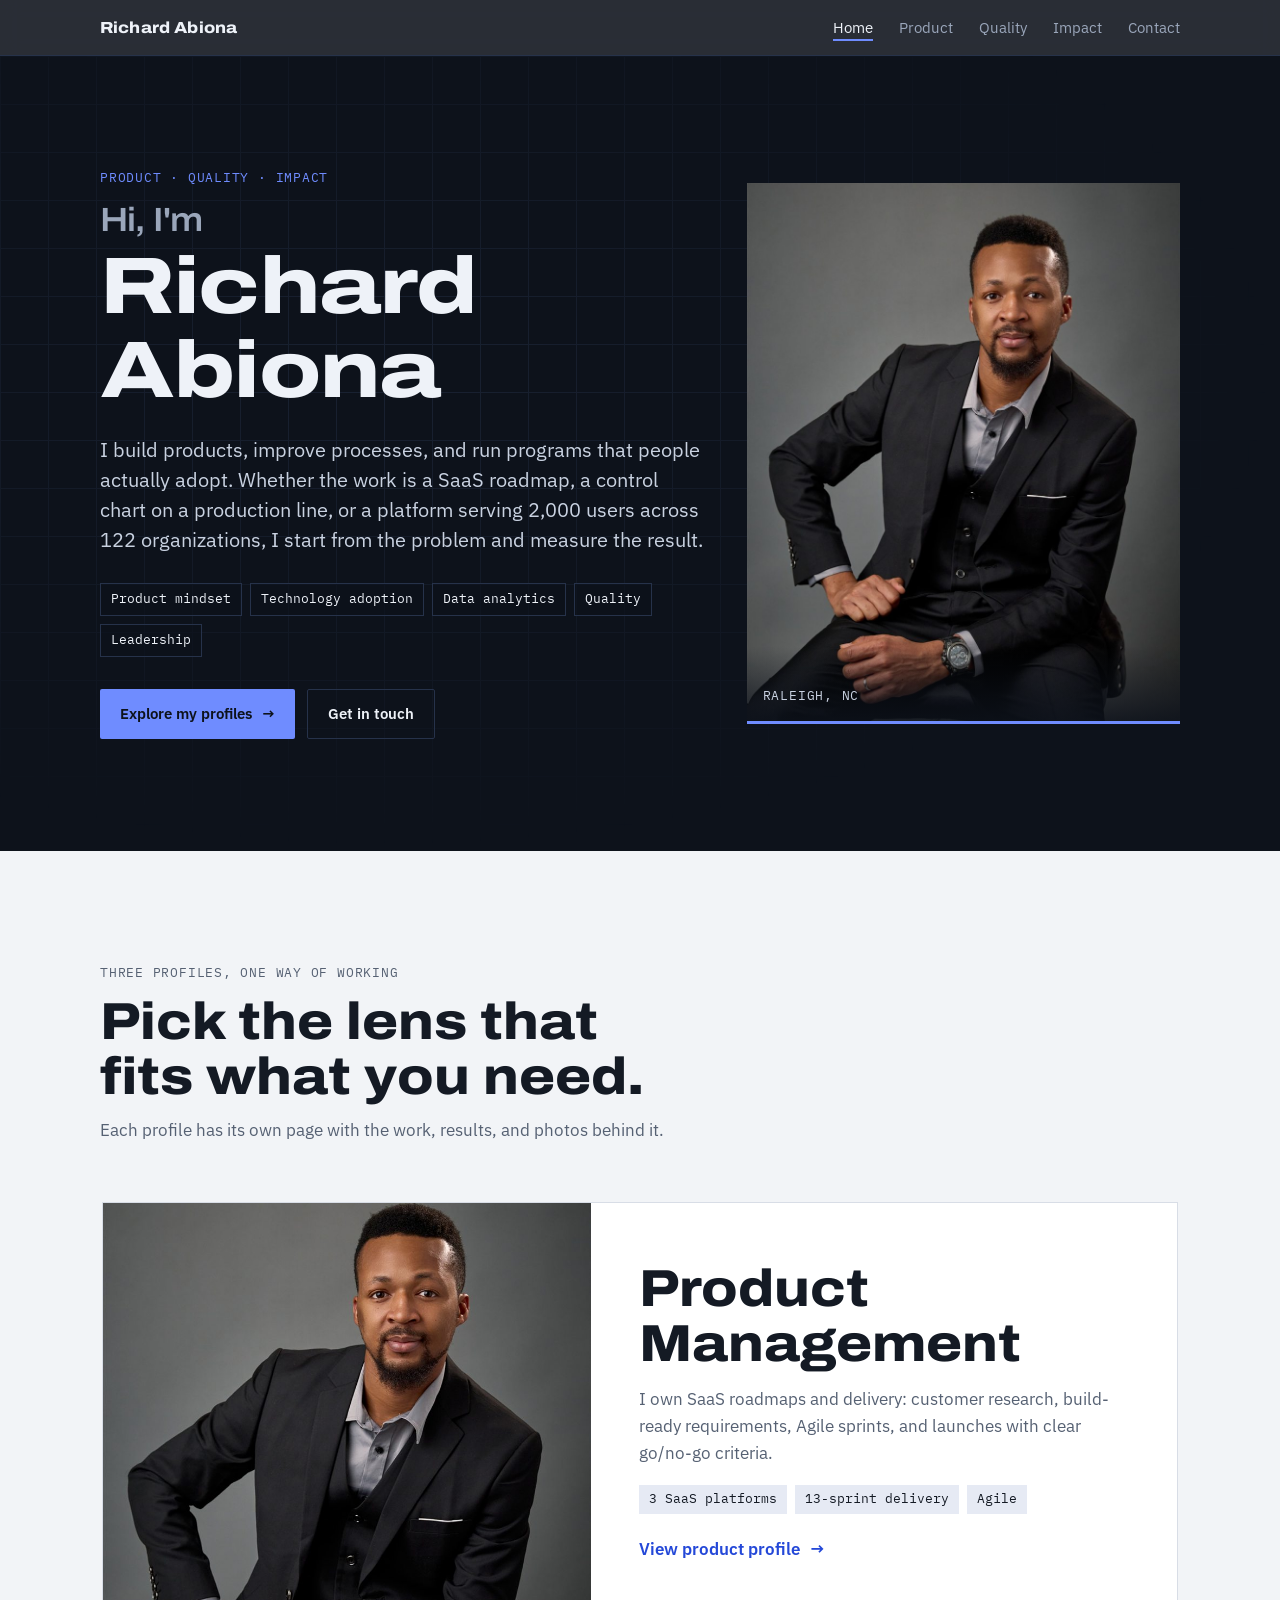
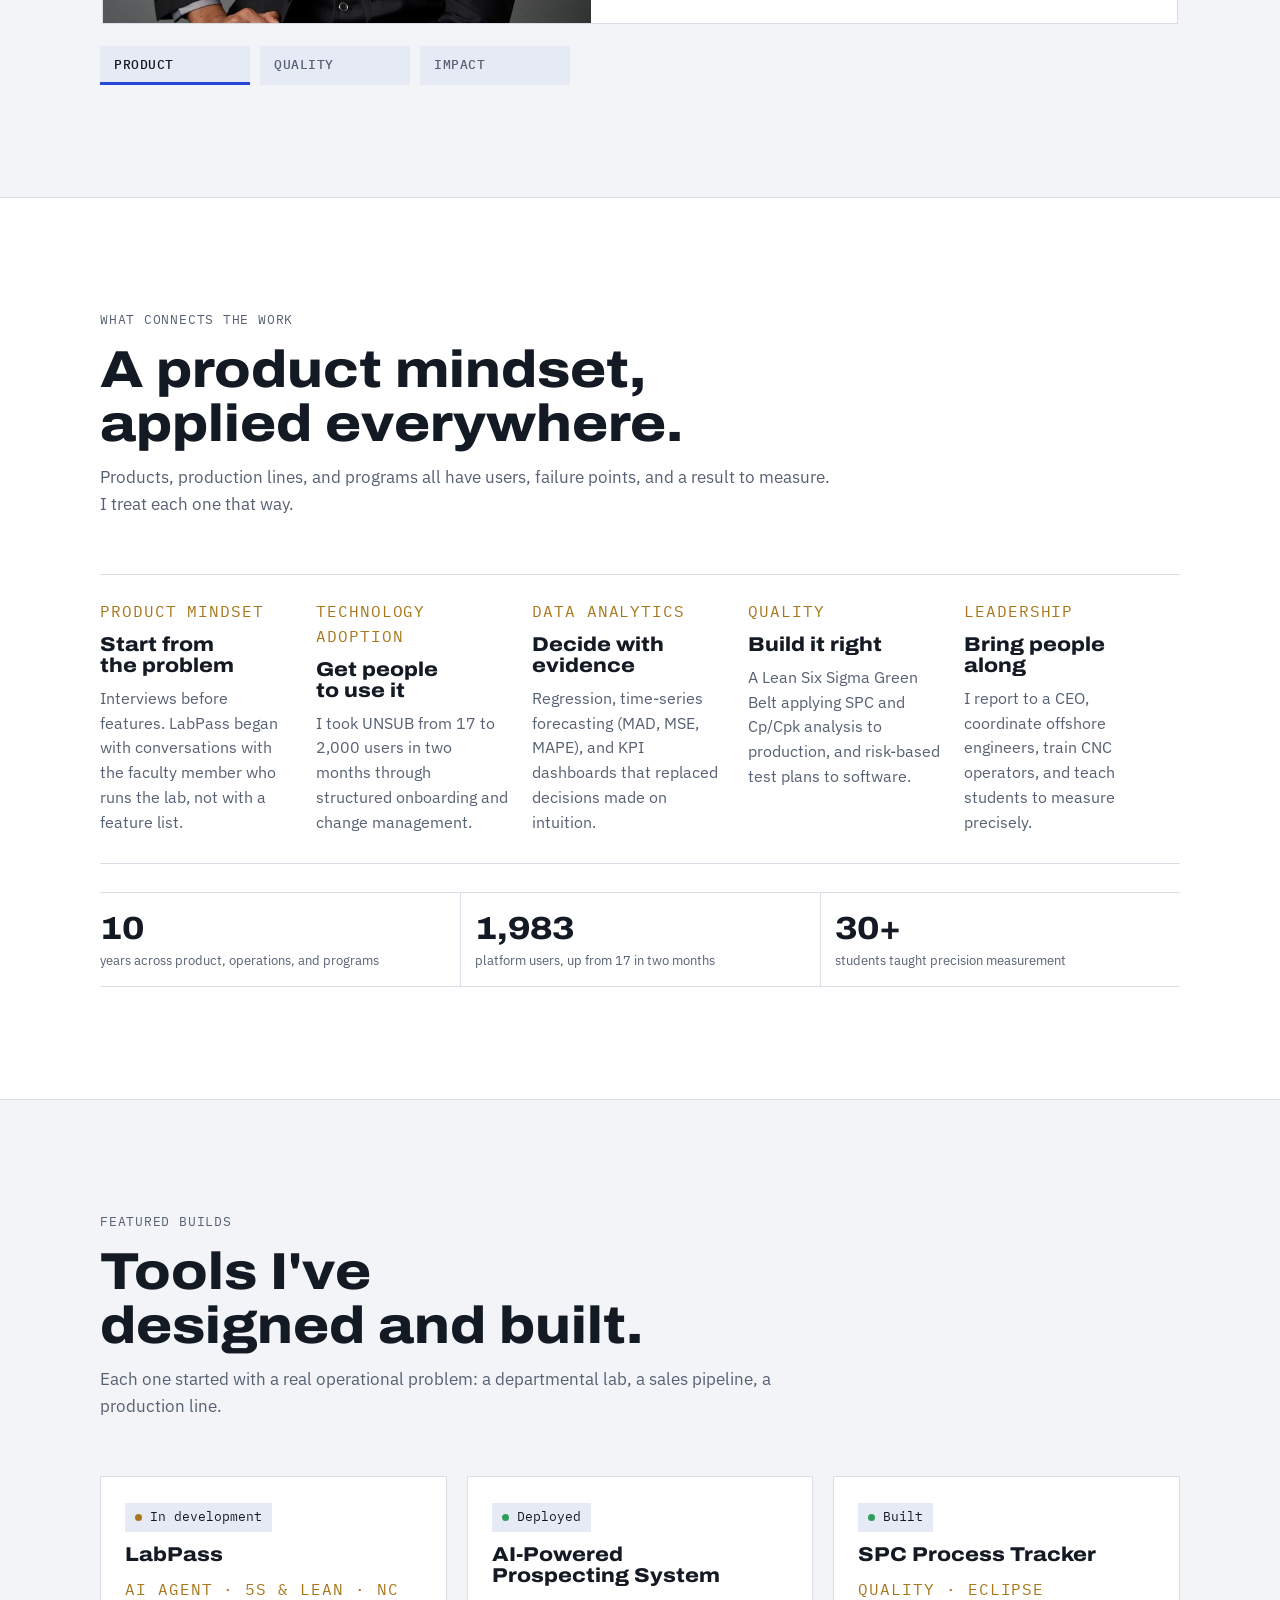
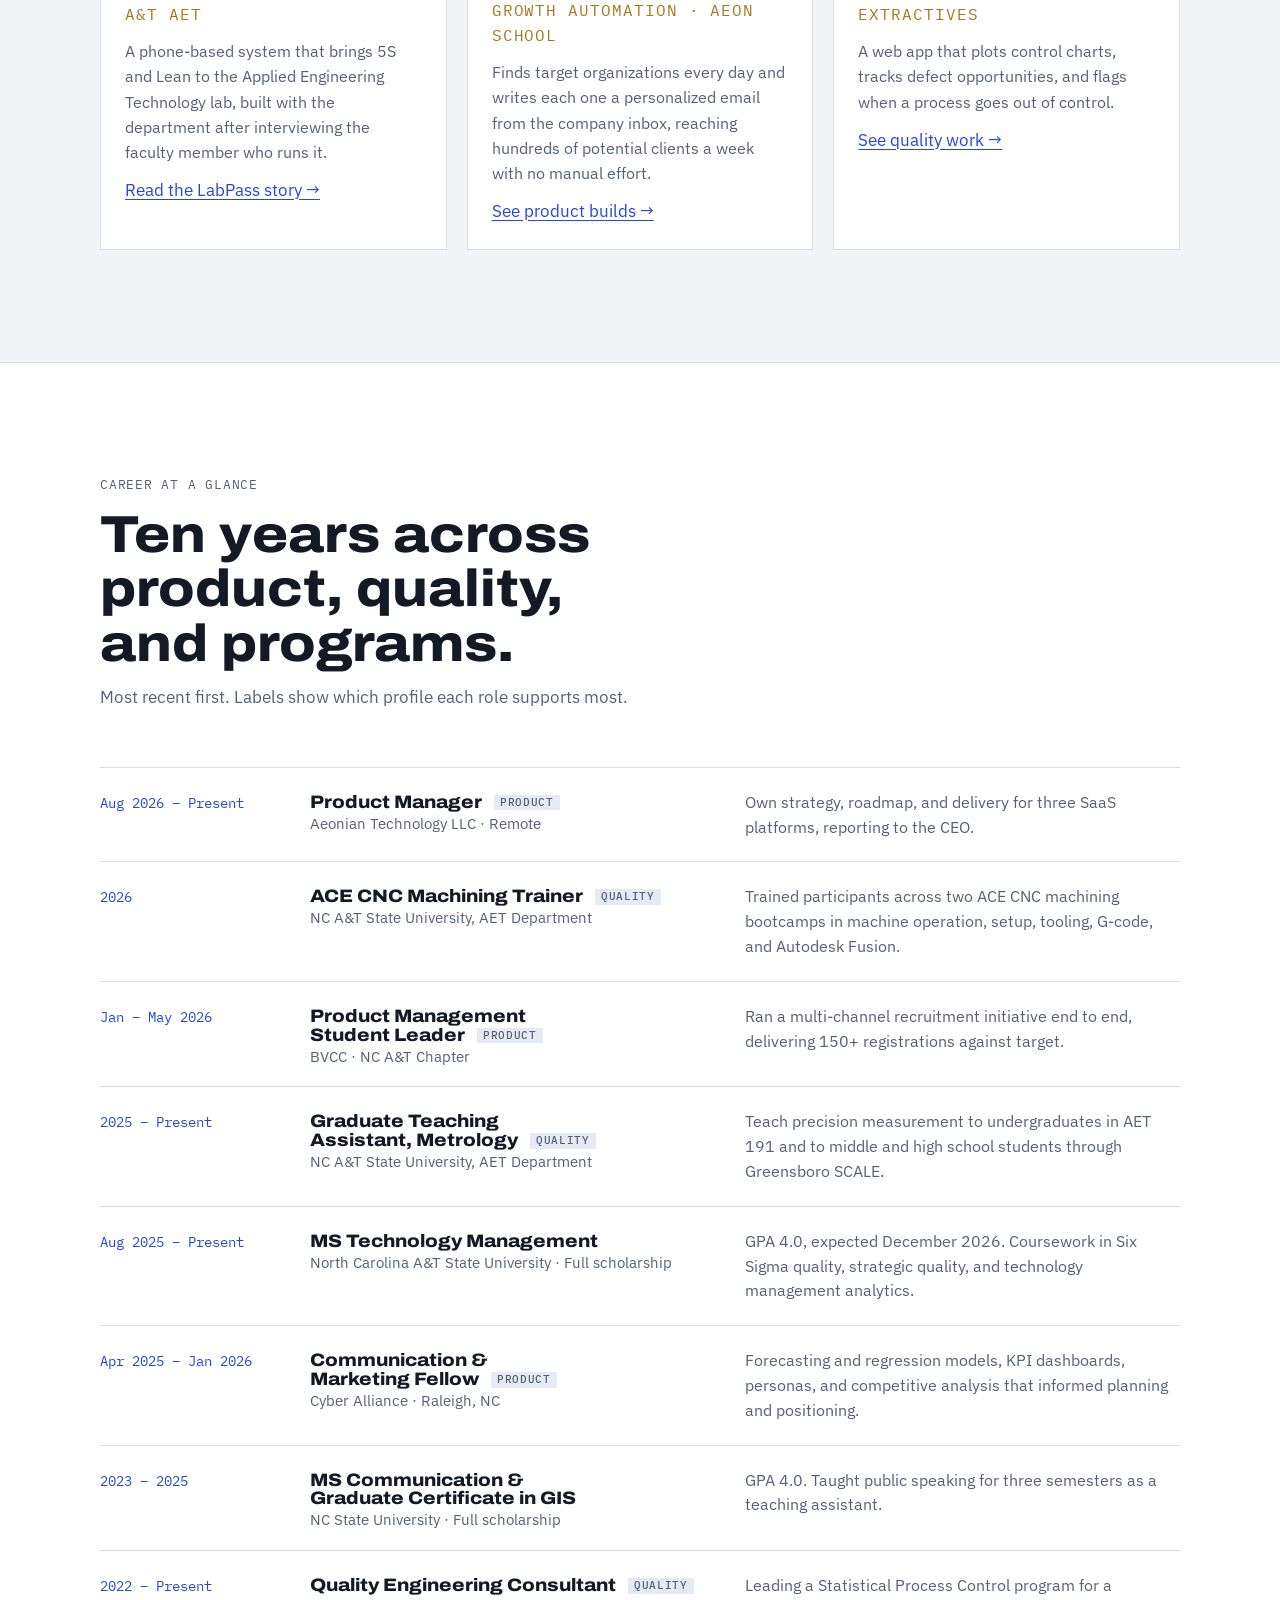
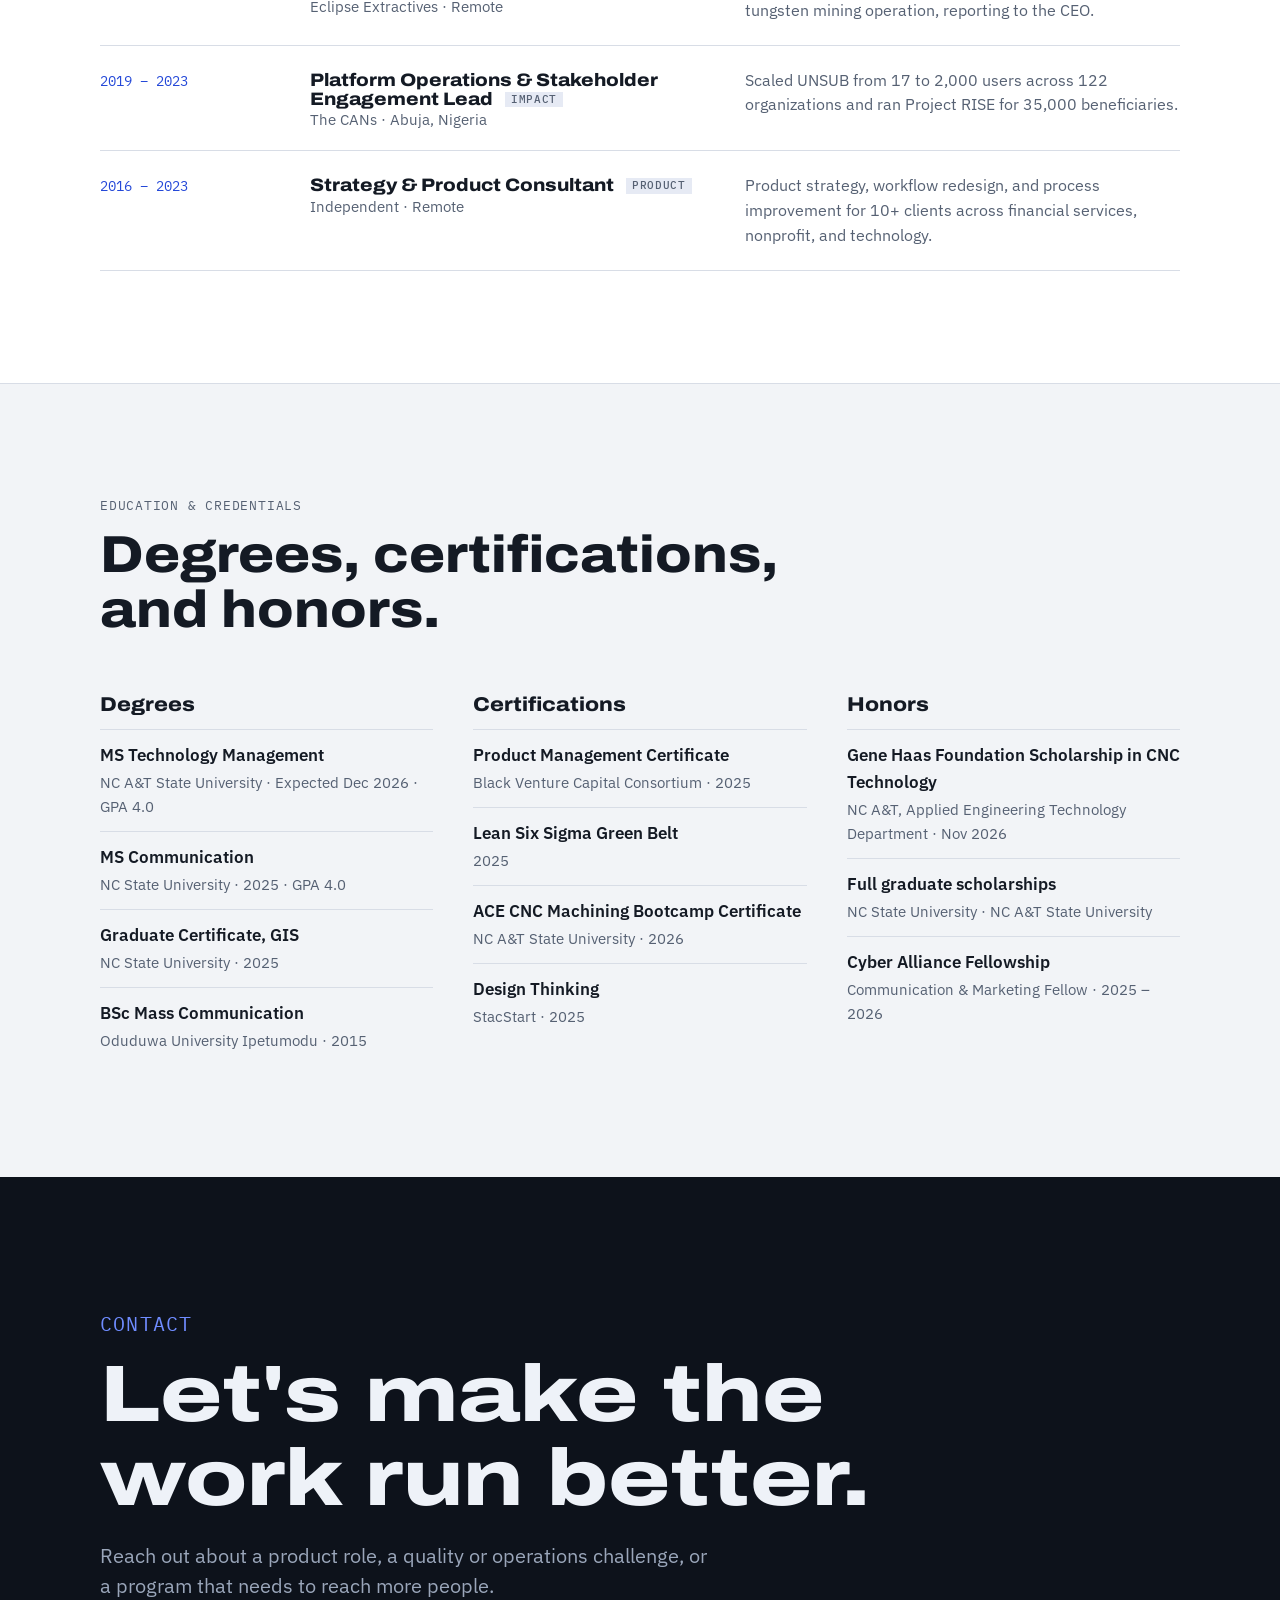
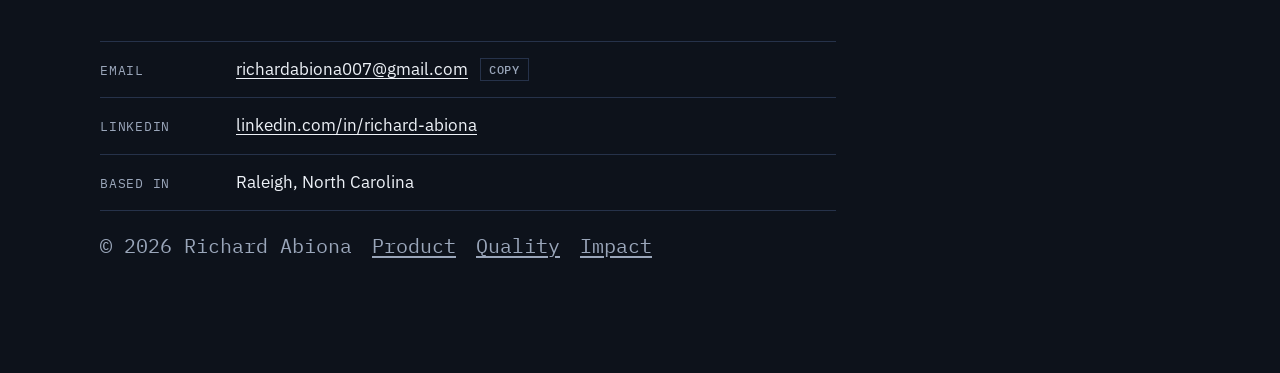
==== commit 206da1c2: "Add files via upload" ====
--- a/index.html
+++ b/index.html
@@ -79,13 +79,13 @@
 
 <nav class="nav" aria-label="Main">
   <div class="wrap">
-    <a class="brand" href="index.html">Richard Abiona</a>
+    <a class="brand" href="/">Richard Abiona</a>
     <button class="menu-btn" id="menu-btn" aria-expanded="false" aria-controls="nav-links">MENU</button>
     <ul class="nav-links" id="nav-links">
-      <li><a href="index.html" aria-current="page">Home</a></li>
-      <li><a href="product.html">Product</a></li>
-      <li><a href="quality.html">Quality</a></li>
-      <li><a href="impact.html">Impact</a></li>
+      <li><a href="/" aria-current="page">Home</a></li>
+      <li><a href="product">Product</a></li>
+      <li><a href="quality">Quality</a></li>
+      <li><a href="impact">Impact</a></li>
       <li><a href="#contact">Contact</a></li>
     </ul>
   </div>
@@ -130,10 +130,9 @@
         <div class="carousel-viewport">
           <div class="carousel-track">
             <div class="slide" role="group" aria-roledescription="slide" aria-label="1 of 3">
-              <a class="slide-card" href="product.html" data-track="Profile card: Product Management">
+              <a class="slide-card" href="product" data-track="Profile card: Product Management">
                 <div class="slide-media"><img src="richard-abiona.jpg" alt="Richard Abiona" loading="lazy" style="object-position: 50% 20%"></div>
                 <div class="slide-body">
-                  <p class="spec">Profile 01 · Product</p>
                   <h3>Product Management</h3>
                   <p>I own SaaS roadmaps and delivery: customer research, build-ready requirements, Agile sprints, and launches with clear go/no-go criteria.</p>
                   <ul><li>3 SaaS platforms</li><li>13-sprint delivery</li><li>Agile</li></ul>
@@ -142,10 +141,9 @@
               </a>
             </div>
             <div class="slide" role="group" aria-roledescription="slide" aria-label="2 of 3">
-              <a class="slide-card" href="quality.html" data-track="Profile card: Quality Engineering">
+              <a class="slide-card" href="quality" data-track="Profile card: Quality Engineering">
                 <div class="slide-media"><img src="media/quality/operating-cnc-machine-thumb.jpg" alt="Richard Abiona setting up a Haas CNC milling machine" loading="lazy" style="object-position: 50% 30%"></div>
                 <div class="slide-body">
-                  <p class="spec">Profile 02 · Quality</p>
                   <h3>Quality Engineering</h3>
                   <p>Statistical process control, Lean Six Sigma, CNC machining, and metrology, from a mining operation's control charts to the shop floor and the classroom.</p>
                   <ul><li>SPC · Cp/Cpk</li><li>Green Belt</li><li>Gene Haas Scholar</li></ul>
@@ -154,7 +152,7 @@
               </a>
             </div>
             <div class="slide" role="group" aria-roledescription="slide" aria-label="3 of 3">
-              <a class="slide-card" href="impact.html" data-track="Profile card: Development and Impact">
+              <a class="slide-card" href="impact" data-track="Profile card: Development and Impact">
                 <div class="slide-media">
                   <div class="slide-stats">
                     <div><b>35,000</b><span>Beneficiaries reached</span></div>
@@ -163,7 +161,6 @@
                   </div>
                 </div>
                 <div class="slide-body">
-                  <p class="spec">Profile 03 · Impact</p>
                   <h3>Development &amp; Impact</h3>
                   <p>Program management, partnerships, and stakeholder engagement for social change, from civic-tech platforms in Nigeria to advocacy media in North Carolina.</p>
                   <ul><li>Program operations</li><li>Partnerships</li><li>Advocacy media</li></ul>
@@ -179,11 +176,6 @@
             <button class="dot" type="button" role="tab" aria-selected="false" data-track="Carousel tab: Quality">Quality</button>
             <button class="dot" type="button" role="tab" aria-selected="false" data-track="Carousel tab: Impact">Impact</button>
           </div>
-          <div class="carousel-buttons">
-            <button class="icon-btn" type="button" data-prev aria-label="Previous profile">←</button>
-            <button class="icon-btn" type="button" data-pause aria-pressed="false" aria-label="Pause slideshow" data-track="Carousel pause or play">❚❚</button>
-            <button class="icon-btn" type="button" data-next aria-label="Next profile">→</button>
-          </div>
         </div>
       </div>
     </div>
@@ -244,21 +236,21 @@
           <h3>LabPass</h3>
           <p class="spec">AI agent · 5S &amp; Lean · NC A&amp;T AET</p>
           <p>A phone-based system that brings 5S and Lean to the Applied Engineering Technology lab, built with the department after interviewing the faculty member who runs it.</p>
-          <a href="quality.html#labpass">Read the LabPass story →</a>
+          <a href="quality#labpass">Read the LabPass story →</a>
         </article>
         <article class="build" data-reveal style="--d:.08s">
           <span class="status">Deployed</span>
           <h3>AI-Powered Prospecting System</h3>
           <p class="spec">Growth automation · Aeon School</p>
           <p>Finds target organizations every day and writes each one a personalized email from the company inbox, reaching hundreds of potential clients a week with no manual effort.</p>
-          <a href="product.html#builds">See product builds →</a>
+          <a href="product#builds">See product builds →</a>
         </article>
         <article class="build" data-reveal style="--d:.16s">
           <span class="status">Built</span>
           <h3>SPC Process Tracker</h3>
           <p class="spec">Quality · Eclipse Extractives</p>
           <p>A web app that plots control charts, tracks defect opportunities, and flags when a process goes out of control.</p>
-          <a href="quality.html#work">See quality work →</a>
+          <a href="quality#work">See quality work →</a>
         </article>
       </div>
     </div>
@@ -373,7 +365,7 @@
         <div><dt>LinkedIn</dt><dd><a href="https://www.linkedin.com/in/richard-abiona-0084b285/" target="_blank" rel="noopener" data-track="LinkedIn">linkedin.com/in/richard-abiona</a></dd></div>
         <div><dt>Based in</dt><dd>Raleigh, North Carolina</dd></div>
       </dl>
-      <p class="foot"><span>© 2026 Richard Abiona</span><a href="product.html">Product</a><a href="quality.html">Quality</a><a href="impact.html">Impact</a></p>
+      <p class="foot"><span>© 2026 Richard Abiona</span><a href="product">Product</a><a href="quality">Quality</a><a href="impact">Impact</a></p>
     </div>
   </section>
 </main>
--- a/assets/style.css
+++ b/assets/style.css
@@ -315,8 +315,9 @@
 .lightbox { position: fixed; inset: 0; z-index: 50; background: rgba(8, 11, 17, 0.92); display: grid; grid-template-rows: auto 1fr auto; padding: max(12px, env(safe-area-inset-top, 0px)) max(12px, env(safe-area-inset-right, 0px)) max(16px, env(safe-area-inset-bottom, 0px)) max(12px, env(safe-area-inset-left, 0px)); color: #eef2f8; }
 .lightbox-bar { display: flex; justify-content: flex-end; gap: 8px; }
 .lightbox .icon-btn { color: #eef2f8; border-color: #3a4560; }
-.lightbox-stage { display: grid; place-items: center; min-height: 0; padding: 8px 0; }
-.lightbox-stage img { max-width: 100%; max-height: 100%; object-fit: contain; }
+.lightbox-stage { position: relative; min-height: 0; margin: 8px 0; }
+/* Fit the whole photo inside the stage, never cropped or enlarged past the screen. */
+.lightbox-stage img { position: absolute; inset: 0; width: 100%; height: 100%; object-fit: contain; }
 .lightbox-foot { display: flex; align-items: center; justify-content: space-between; gap: 12px; max-width: 900px; width: 100%; margin: 0 auto; }
 .lightbox-foot p { font-size: 0.9375rem; color: #c9d2e1; text-align: center; flex: 1; }
 
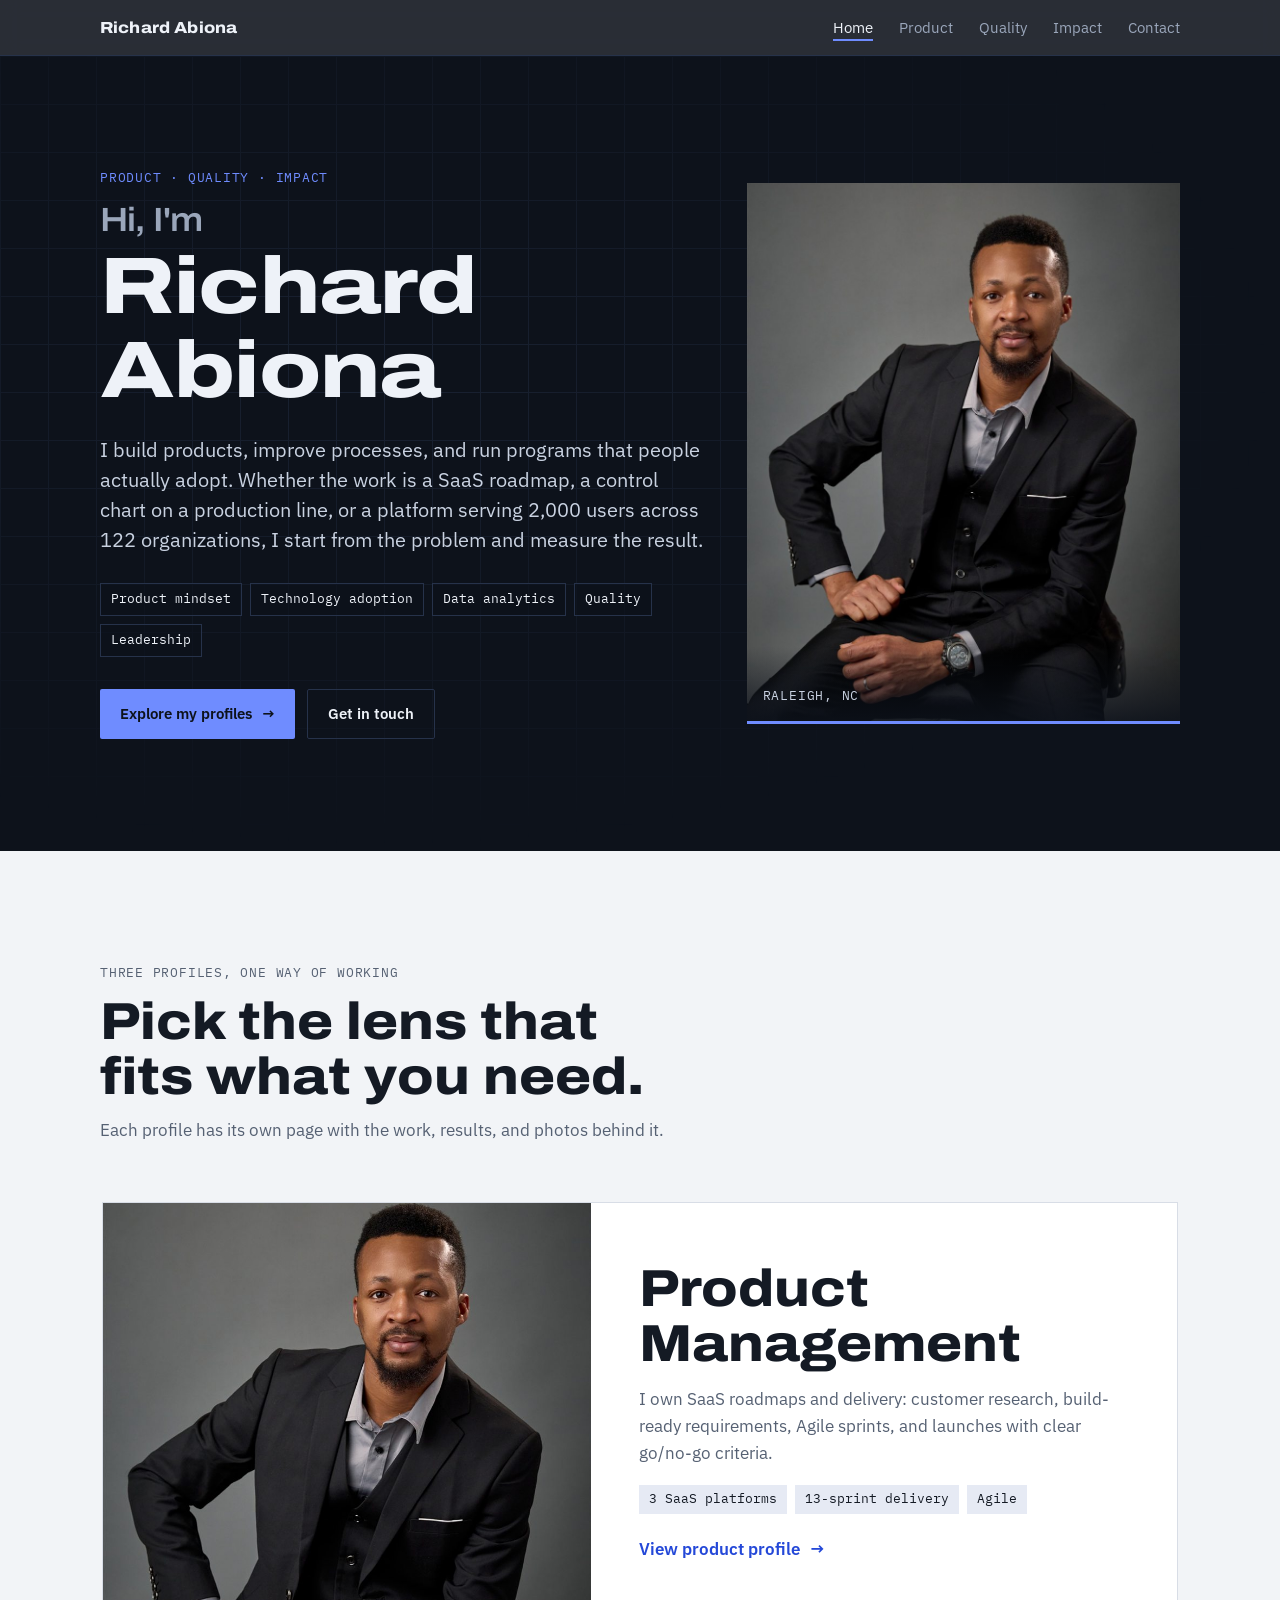
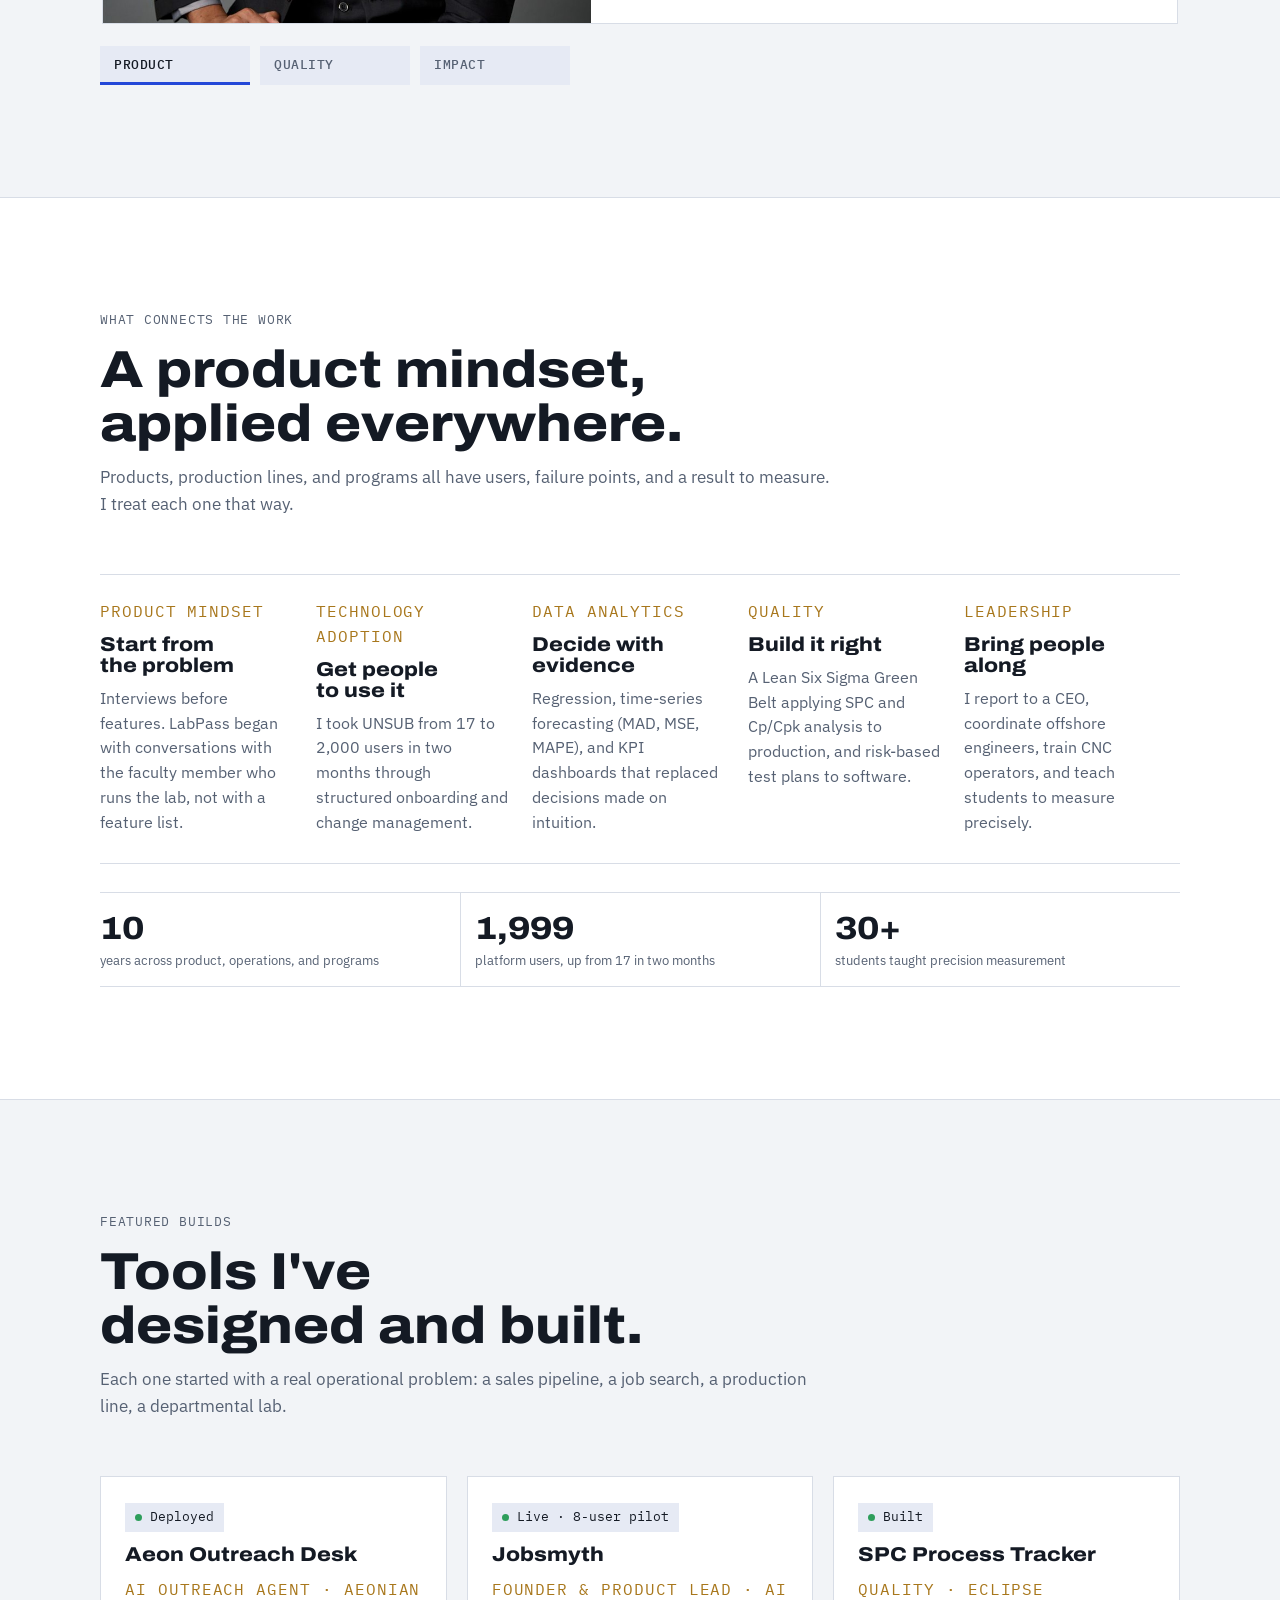
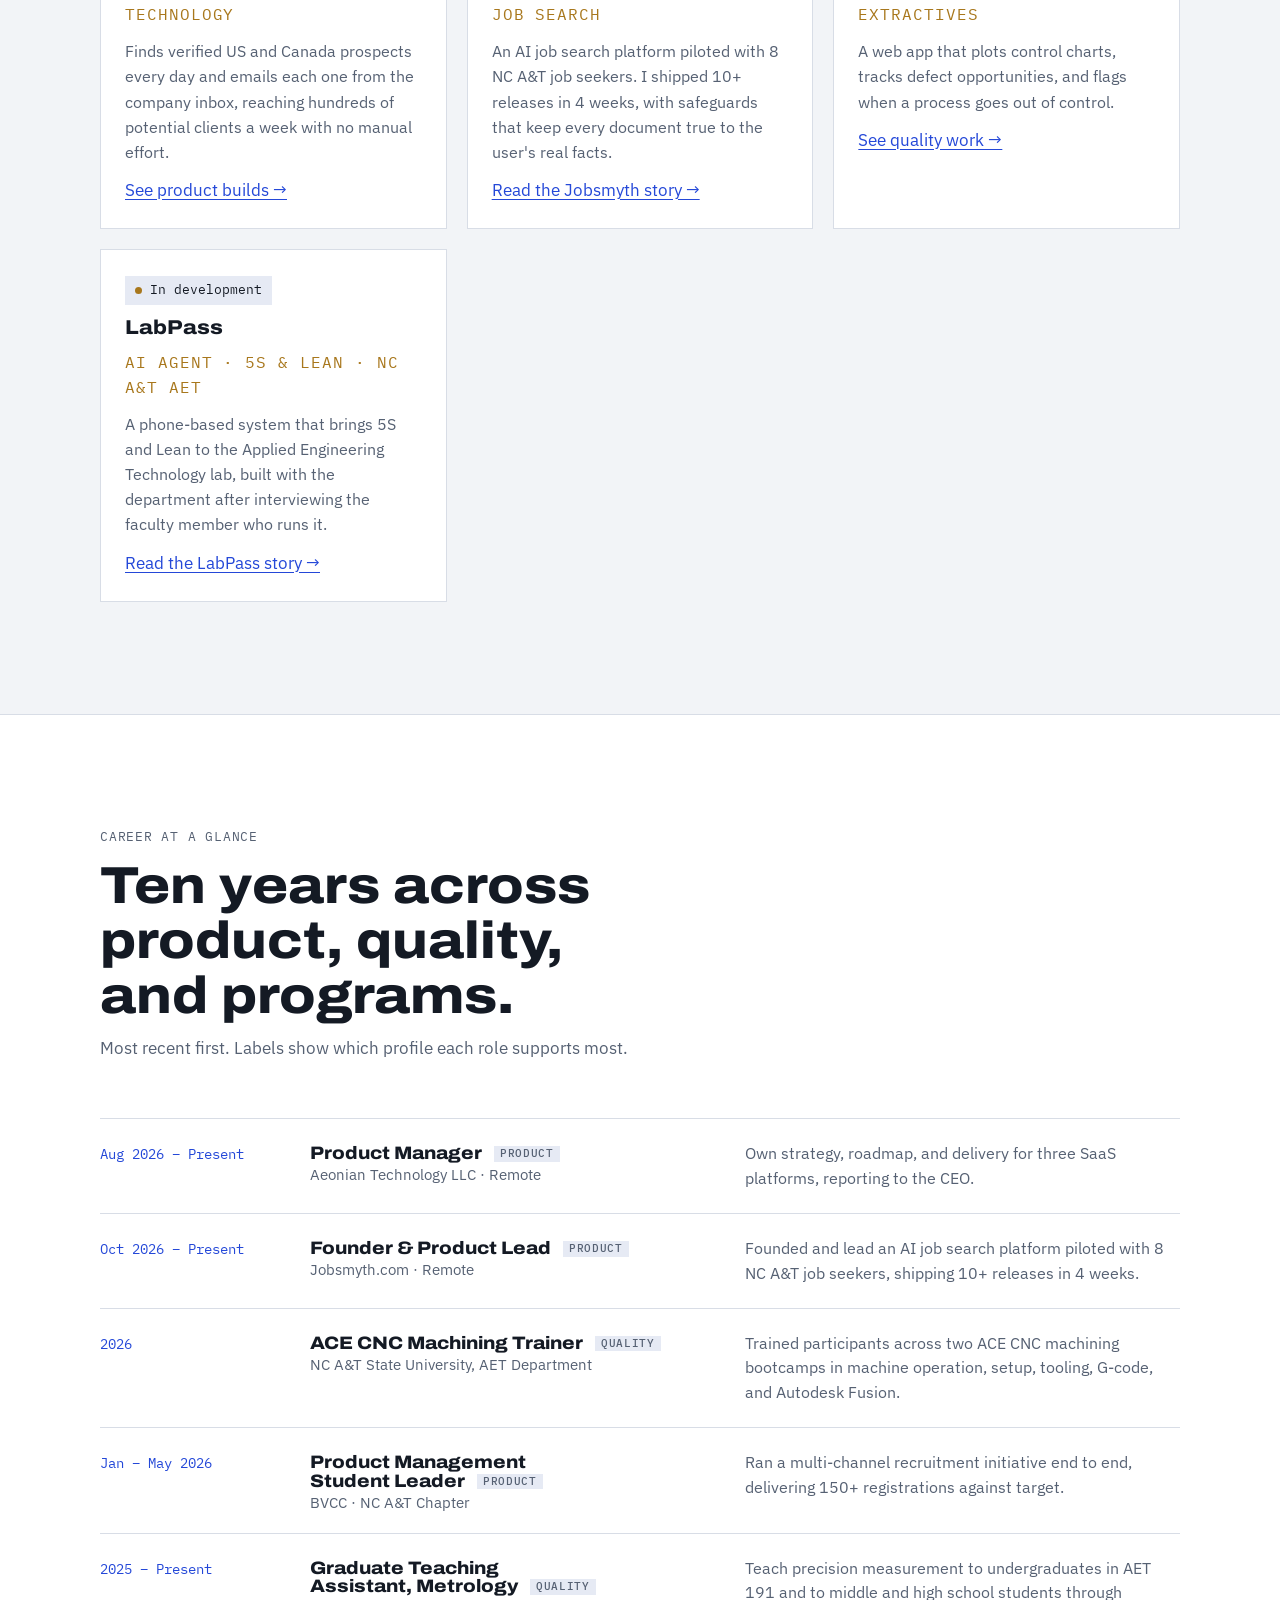
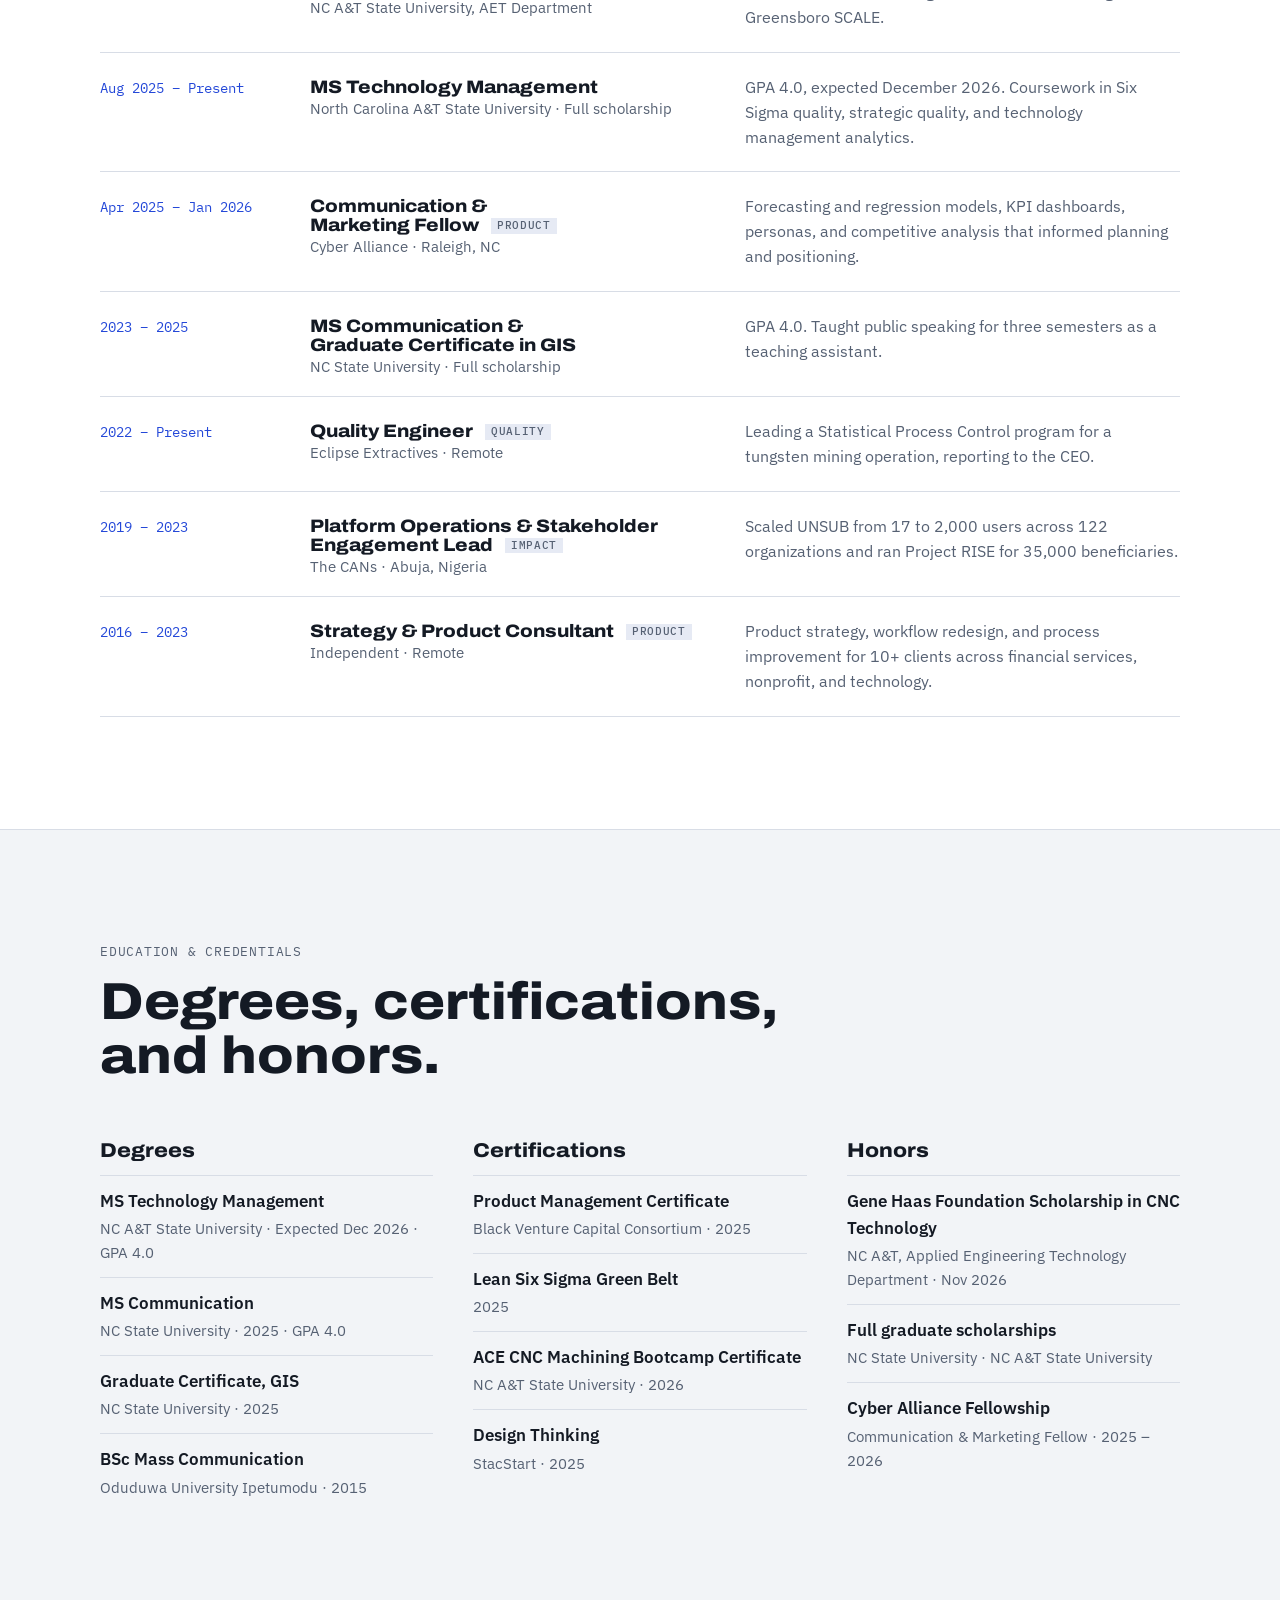
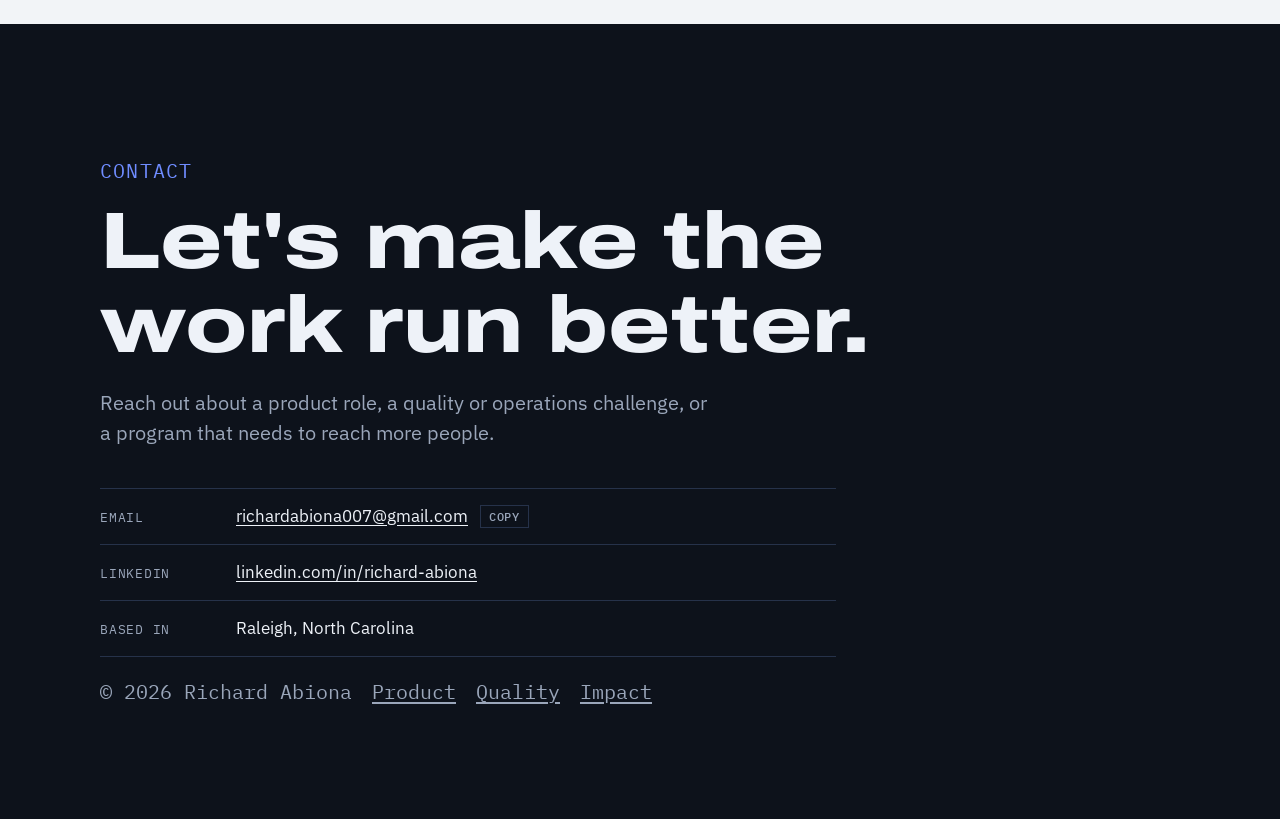
==== commit 2b6ccd82: "Add files via upload" ====
--- a/index.html
+++ b/index.html
@@ -228,22 +228,22 @@
       <div class="sec-head">
         <p class="spec">Featured builds</p>
         <h2>Tools I've designed and built.</h2>
-        <p>Each one started with a real operational problem: a departmental lab, a sales pipeline, a production line.</p>
-      </div>
-      <div class="builds-grid">
+        <p>Each one started with a real operational problem: a sales pipeline, a job search, a production line, a departmental lab.</p>
+      </div>
+      <div class="builds-grid two">
         <article class="build" data-reveal>
-          <span class="status wip">In development</span>
-          <h3>LabPass</h3>
-          <p class="spec">AI agent · 5S &amp; Lean · NC A&amp;T AET</p>
-          <p>A phone-based system that brings 5S and Lean to the Applied Engineering Technology lab, built with the department after interviewing the faculty member who runs it.</p>
-          <a href="quality#labpass">Read the LabPass story →</a>
-        </article>
-        <article class="build" data-reveal style="--d:.08s">
           <span class="status">Deployed</span>
-          <h3>AI-Powered Prospecting System</h3>
-          <p class="spec">Growth automation · Aeon School</p>
-          <p>Finds target organizations every day and writes each one a personalized email from the company inbox, reaching hundreds of potential clients a week with no manual effort.</p>
+          <h3>Aeon Outreach Desk</h3>
+          <p class="spec">AI outreach agent · Aeonian Technology</p>
+          <p>Finds verified US and Canada prospects every day and emails each one from the company inbox, reaching hundreds of potential clients a week with no manual effort.</p>
           <a href="product#builds">See product builds →</a>
+        </article>
+<article class="build" data-reveal style="--d:.08s">
+          <span class="status">Live · 8-user pilot</span>
+          <h3>Jobsmyth</h3>
+          <p class="spec">Founder &amp; Product Lead · AI job search</p>
+          <p>An AI job search platform piloted with 8 NC A&amp;T job seekers. I shipped 10+ releases in 4 weeks, with safeguards that keep every document true to the user's real facts.</p>
+          <a href="product#jobsmyth">Read the Jobsmyth story →</a>
         </article>
         <article class="build" data-reveal style="--d:.16s">
           <span class="status">Built</span>
@@ -252,6 +252,13 @@
           <p>A web app that plots control charts, tracks defect opportunities, and flags when a process goes out of control.</p>
           <a href="quality#work">See quality work →</a>
         </article>
+        <article class="build" data-reveal style="--d:.08s">
+          <span class="status wip">In development</span>
+          <h3>LabPass</h3>
+          <p class="spec">AI agent · 5S &amp; Lean · NC A&amp;T AET</p>
+          <p>A phone-based system that brings 5S and Lean to the Applied Engineering Technology lab, built with the department after interviewing the faculty member who runs it.</p>
+          <a href="quality#labpass">Read the LabPass story →</a>
+        </article>
       </div>
     </div>
   </section>
@@ -270,6 +277,11 @@
           <p>Own strategy, roadmap, and delivery for three SaaS platforms, reporting to the CEO.</p>
         </li>
         <li data-reveal>
+          <span class="when">Oct 2026 – Present</span>
+          <h3>Founder &amp; Product Lead <span class="tagline">Product</span><span class="where">Jobsmyth.com · Remote</span></h3>
+          <p>Founded and lead an AI job search platform piloted with 8 NC A&amp;T job seekers, shipping 10+ releases in 4 weeks.</p>
+        </li>
+        <li data-reveal>
           <span class="when">2026</span>
           <h3>ACE CNC Machining Trainer <span class="tagline">Quality</span><span class="where">NC A&amp;T State University, AET Department</span></h3>
           <p>Trained participants across two ACE CNC machining bootcamps in machine operation, setup, tooling, G-code, and Autodesk Fusion.</p>
@@ -301,7 +313,7 @@
         </li>
         <li data-reveal>
           <span class="when">2022 – Present</span>
-          <h3>Quality Engineering Consultant <span class="tagline">Quality</span><span class="where">Eclipse Extractives · Remote</span></h3>
+          <h3>Quality Engineer <span class="tagline">Quality</span><span class="where">Eclipse Extractives · Remote</span></h3>
           <p>Leading a Statistical Process Control program for a tungsten mining operation, reporting to the CEO.</p>
         </li>
         <li data-reveal>
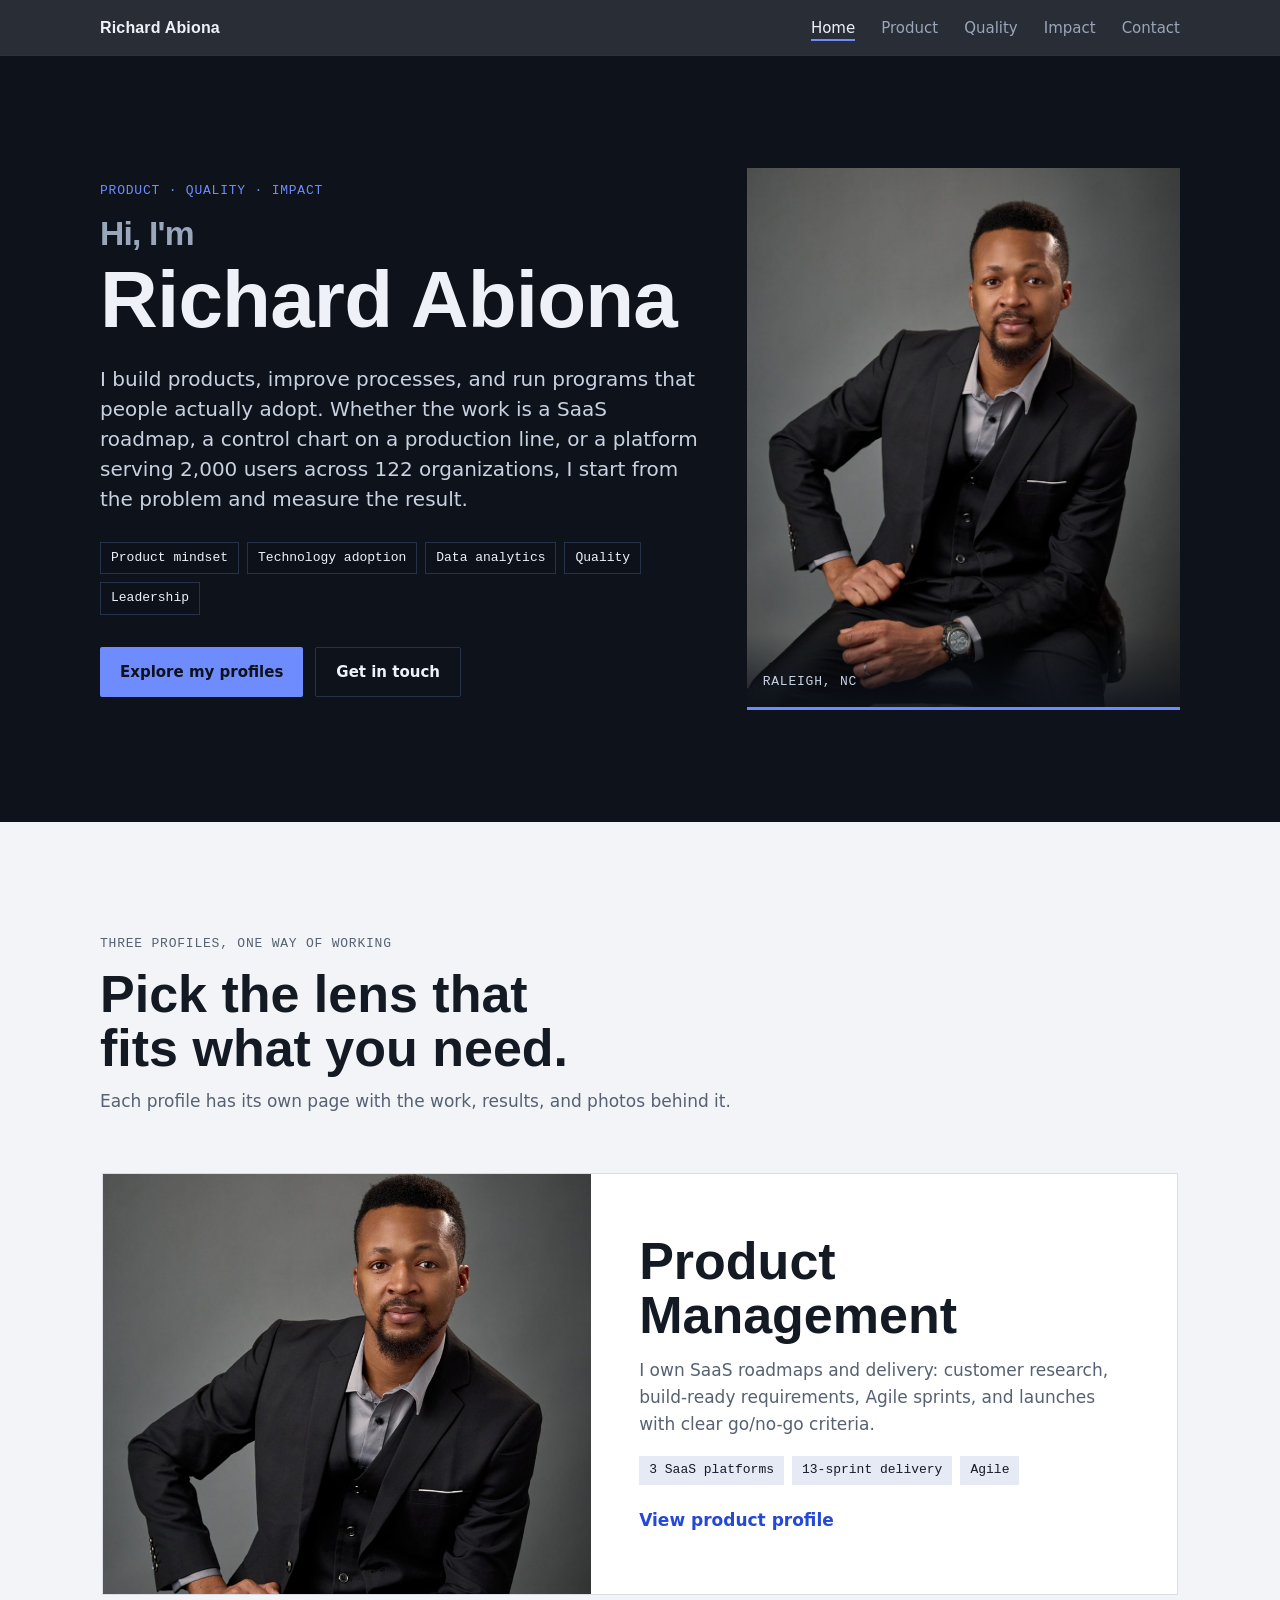
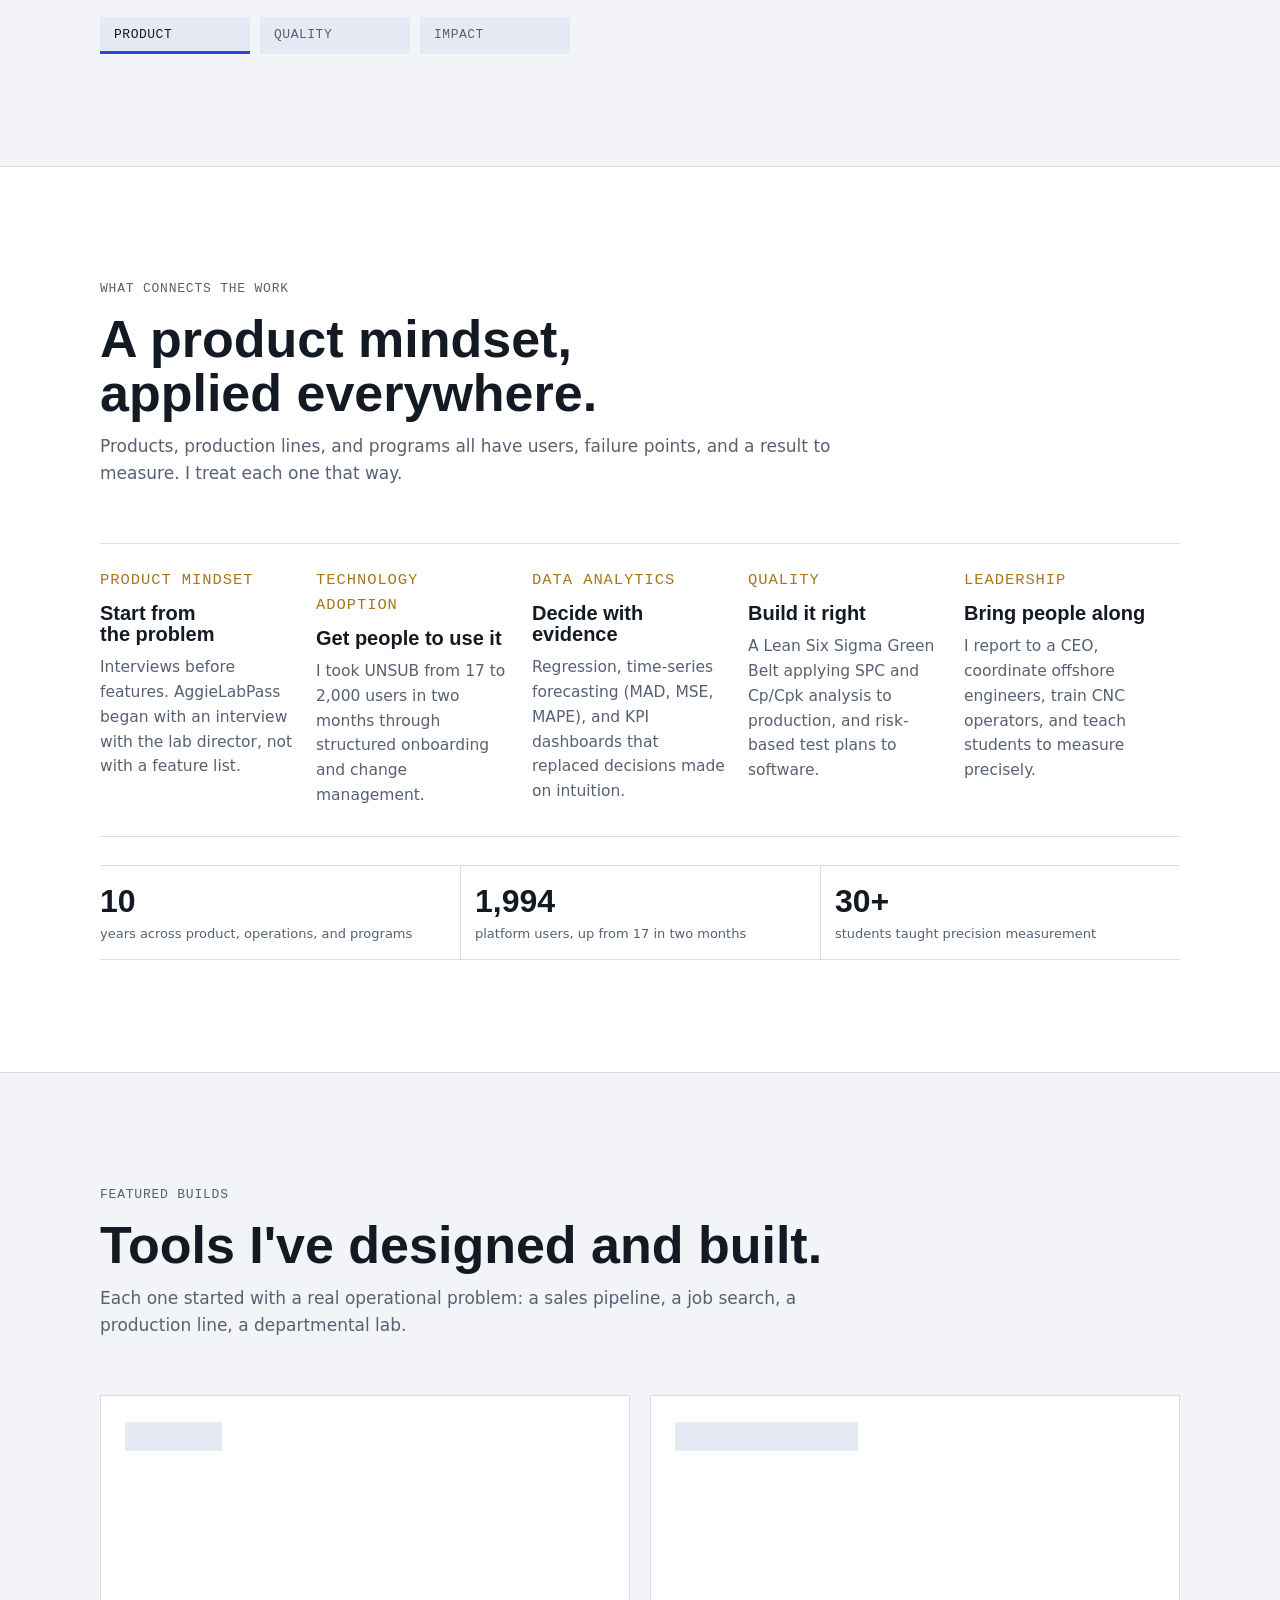
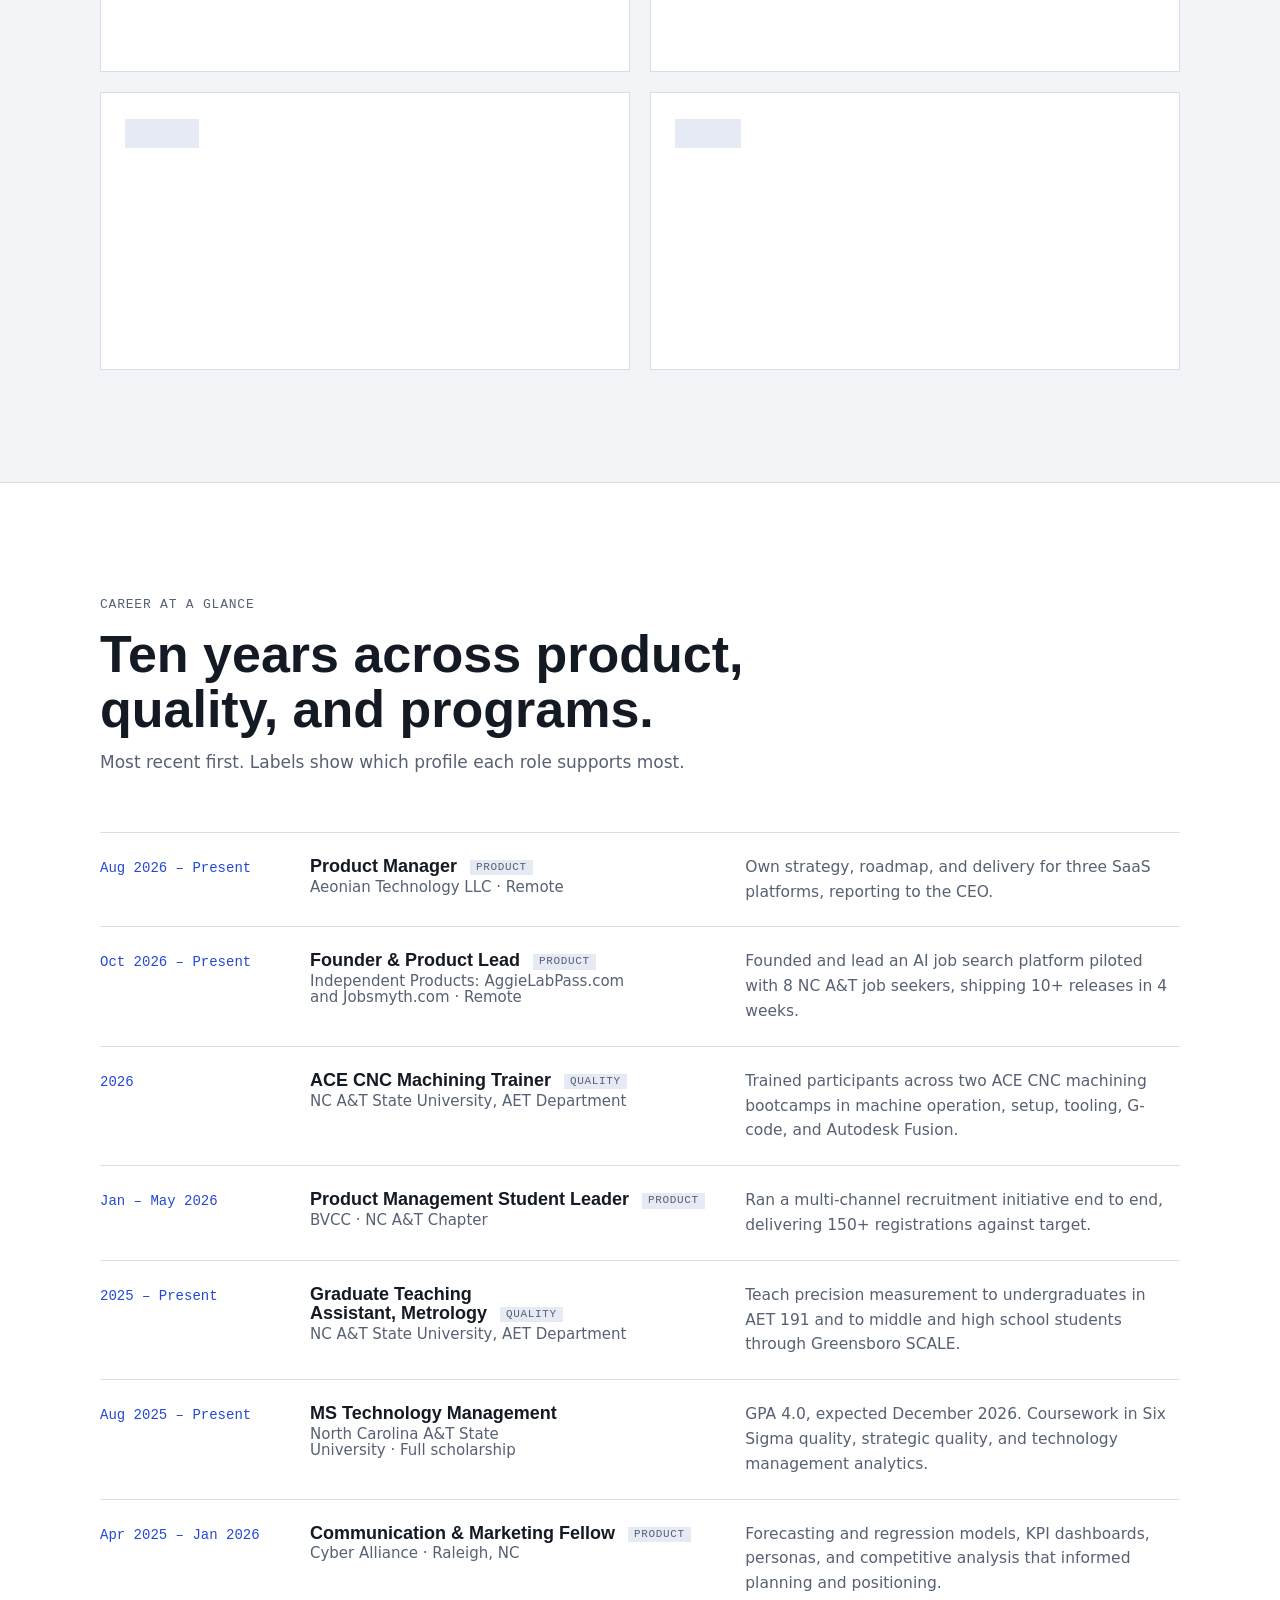
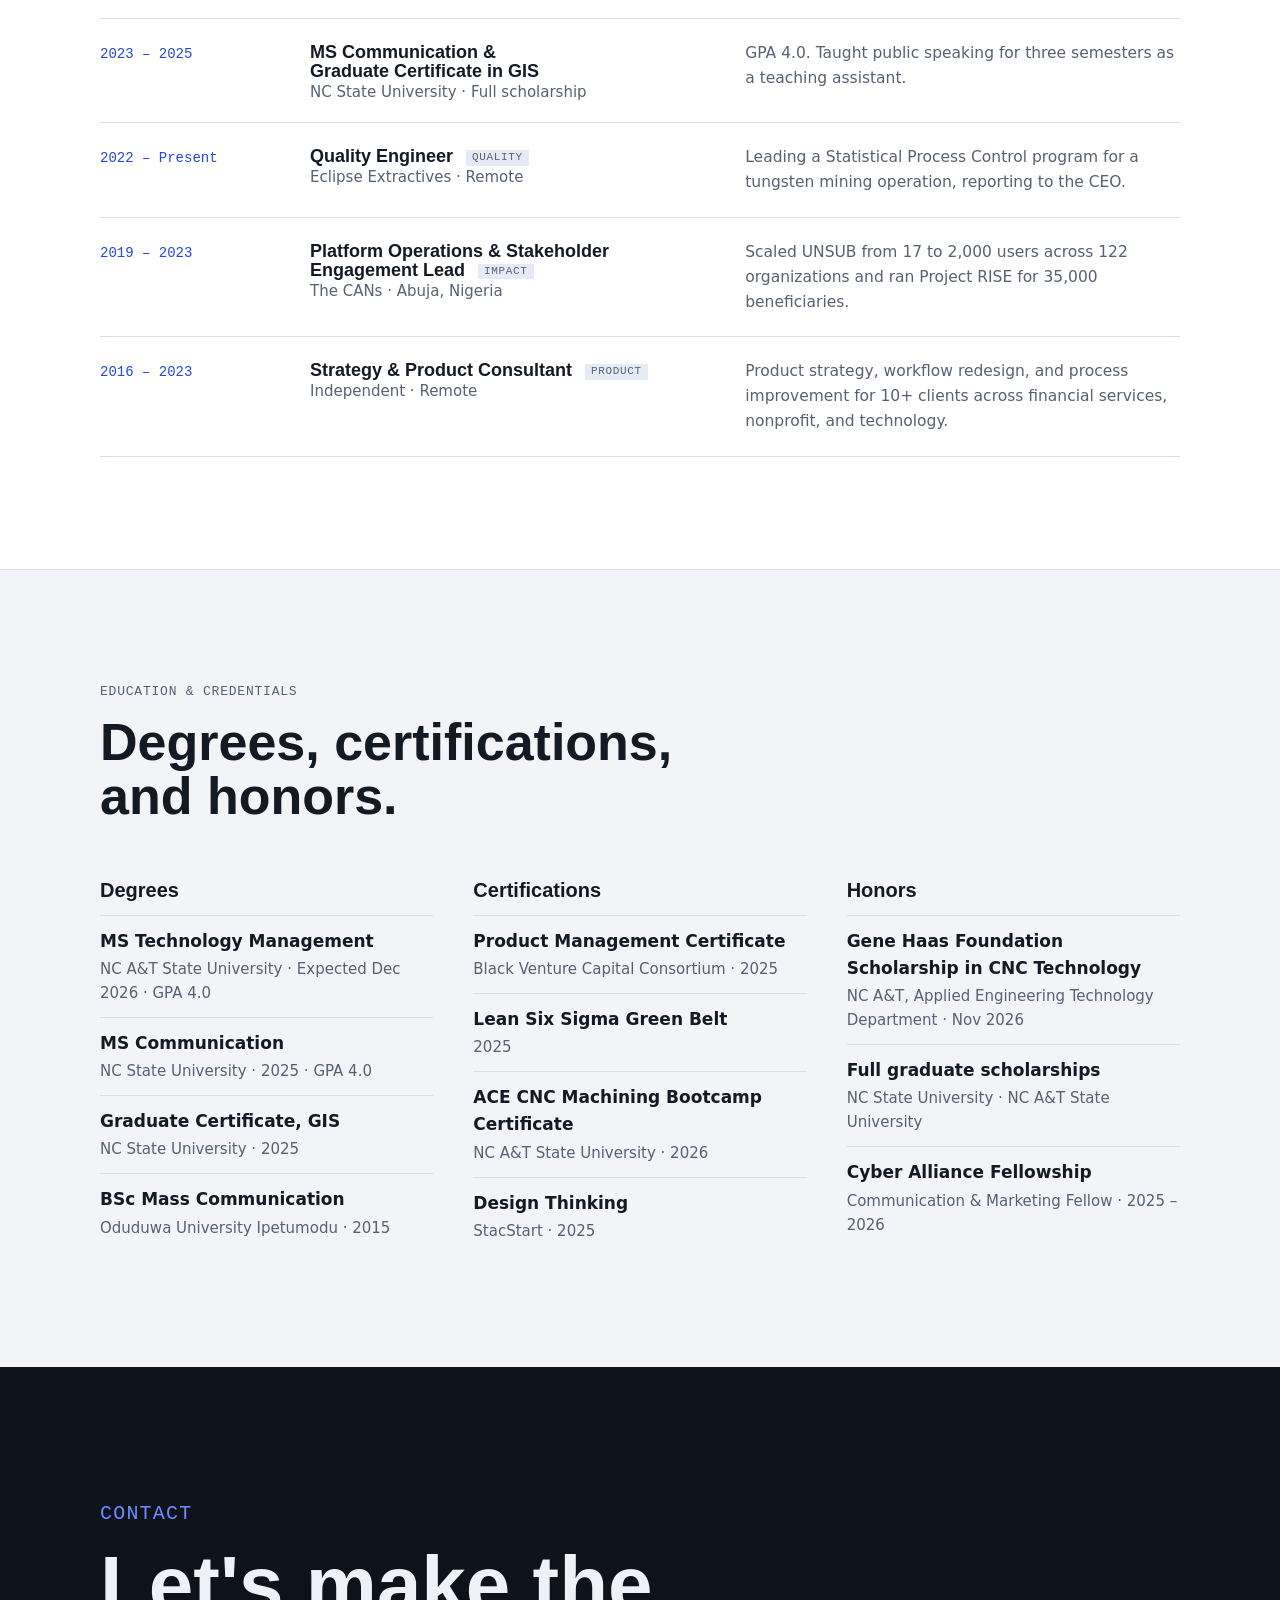
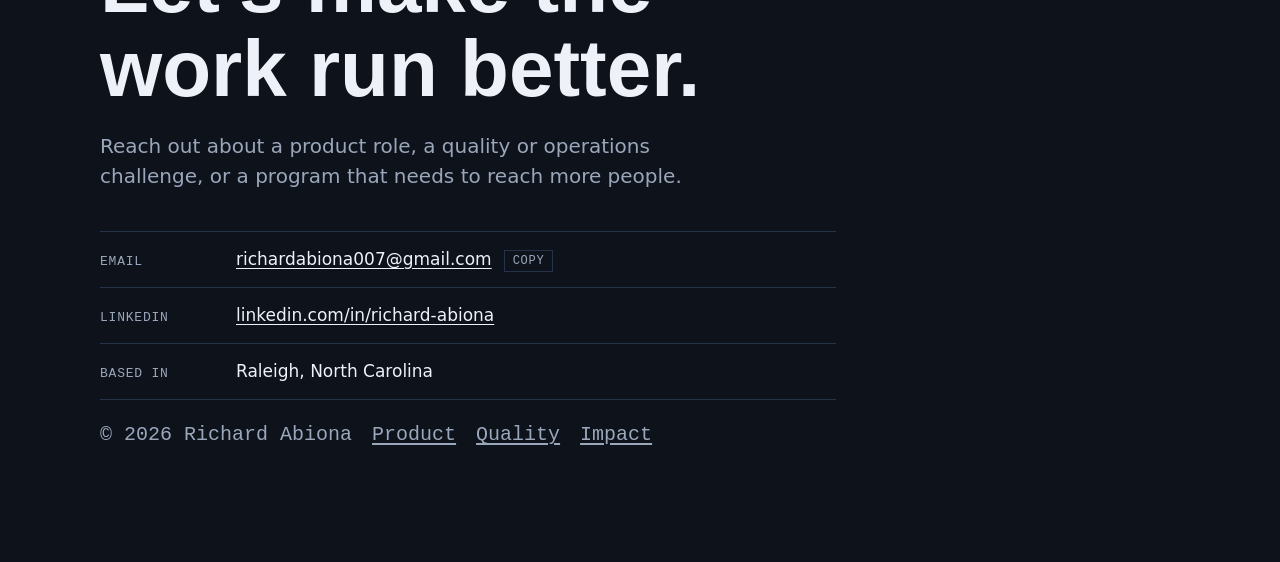
==== commit cff73c0c: "Add files via upload" ====
--- a/index.html
+++ b/index.html
@@ -72,7 +72,7 @@
 </script>
 <link rel="preconnect" href="https://fonts.googleapis.com">
 <link rel="preconnect" href="https://fonts.gstatic.com" crossorigin>
-<link rel="stylesheet" href="https://fonts.googleapis.com/css2?family=Archivo:wdth,wght@112,600;112,800;125,800&family=IBM+Plex+Sans:ital,wght@0,400;0,500;0,600;1,400&family=IBM+Plex+Mono:wght@400;500&display=swap">
+<link rel="stylesheet" href="https://fonts.googleapis.com/css2?family=Libre+Caslon+Display&family=Hanken+Grotesk:ital,wght@0,400;0,500;0,600;1,400&display=swap">
 <link rel="stylesheet" href="assets/style.css">
 </head>
 <body data-page="home">
@@ -89,11 +89,9 @@
       <li><a href="#contact">Contact</a></li>
     </ul>
   </div>
-  <div class="progress" id="progress"></div>
 </nav>
 
 <header class="hero home-hero" id="top">
-  <div class="home-grid-bg" aria-hidden="true"></div>
   <div class="wrap">
     <div class="copy">
       <p class="spec">Product · Quality · Impact</p>
@@ -107,7 +105,7 @@
         <li>Leadership</li>
       </ul>
       <div class="hero-cta">
-        <a class="btn" href="#profiles">Explore my profiles <span class="arr">→</span></a>
+        <a class="btn" href="#profiles">Explore my profiles</a>
         <a class="btn ghost" href="#contact">Get in touch</a>
       </div>
     </div>
@@ -136,7 +134,7 @@
                   <h3>Product Management</h3>
                   <p>I own SaaS roadmaps and delivery: customer research, build-ready requirements, Agile sprints, and launches with clear go/no-go criteria.</p>
                   <ul><li>3 SaaS platforms</li><li>13-sprint delivery</li><li>Agile</li></ul>
-                  <span class="slide-go">View product profile <span class="arr">→</span></span>
+                  <span class="slide-go">View product profile</span>
                 </div>
               </a>
             </div>
@@ -147,7 +145,7 @@
                   <h3>Quality Engineering</h3>
                   <p>Statistical process control, Lean Six Sigma, CNC machining, and metrology, from a mining operation's control charts to the shop floor and the classroom.</p>
                   <ul><li>SPC · Cp/Cpk</li><li>Green Belt</li><li>Gene Haas Scholar</li></ul>
-                  <span class="slide-go">View quality profile <span class="arr">→</span></span>
+                  <span class="slide-go">View quality profile</span>
                 </div>
               </a>
             </div>
@@ -164,7 +162,7 @@
                   <h3>Development &amp; Impact</h3>
                   <p>Program management, partnerships, and stakeholder engagement for social change, from civic-tech platforms in Nigeria to advocacy media in North Carolina.</p>
                   <ul><li>Program operations</li><li>Partnerships</li><li>Advocacy media</li></ul>
-                  <span class="slide-go">View impact profile <span class="arr">→</span></span>
+                  <span class="slide-go">View impact profile</span>
                 </div>
               </a>
             </div>
@@ -192,7 +190,7 @@
         <article class="pillar" data-reveal>
           <p class="spec">Product mindset</p>
           <h3>Start from the problem</h3>
-          <p>Interviews before features. LabPass began with conversations with the faculty member who runs the lab, not with a feature list.</p>
+          <p>Interviews before features. AggieLabPass began with an interview with the lab director, not with a feature list.</p>
         </article>
         <article class="pillar" data-reveal style="--d:.05s">
           <p class="spec">Technology adoption</p>
@@ -236,28 +234,28 @@
           <h3>Aeon Outreach Desk</h3>
           <p class="spec">AI outreach agent · Aeonian Technology</p>
           <p>Finds verified US and Canada prospects every day and emails each one from the company inbox, reaching hundreds of potential clients a week with no manual effort.</p>
-          <a href="product#builds">See product builds →</a>
+          <a class="card-link" href="outreach-desk" data-track="Home card: Aeon Outreach Desk">Read the case study</a>
         </article>
 <article class="build" data-reveal style="--d:.08s">
           <span class="status">Live · 8-user pilot</span>
           <h3>Jobsmyth</h3>
           <p class="spec">Founder &amp; Product Lead · AI job search</p>
           <p>An AI job search platform piloted with 8 NC A&amp;T job seekers. I shipped 10+ releases in 4 weeks, with safeguards that keep every document true to the user's real facts.</p>
-          <a href="product#jobsmyth">Read the Jobsmyth story →</a>
+          <a class="card-link" href="jobsmyth" data-track="Home card: Jobsmyth">Read the case study</a>
         </article>
         <article class="build" data-reveal style="--d:.16s">
           <span class="status">Built</span>
           <h3>SPC Process Tracker</h3>
           <p class="spec">Quality · Eclipse Extractives</p>
           <p>A web app that plots control charts, tracks defect opportunities, and flags when a process goes out of control.</p>
-          <a href="quality#work">See quality work →</a>
+          <a href="quality#work">See quality work</a>
         </article>
         <article class="build" data-reveal style="--d:.08s">
-          <span class="status wip">In development</span>
-          <h3>LabPass</h3>
-          <p class="spec">AI agent · 5S &amp; Lean · NC A&amp;T AET</p>
-          <p>A phone-based system that brings 5S and Lean to the Applied Engineering Technology lab, built with the department after interviewing the faculty member who runs it.</p>
-          <a href="quality#labpass">Read the LabPass story →</a>
+          <span class="status">Live</span>
+          <h3>AggieLabPass</h3>
+          <p class="spec">Lab operations app · NC A&amp;T AET</p>
+          <p>A production app that brings 5S and Lean to the Applied Engineering Technology labs, built after interviewing the lab director to define four problems.</p>
+          <a class="card-link" href="aggielabpass" data-track="Home card: AggieLabPass">Read the case study</a>
         </article>
       </div>
     </div>
@@ -278,7 +276,7 @@
         </li>
         <li data-reveal>
           <span class="when">Oct 2026 – Present</span>
-          <h3>Founder &amp; Product Lead <span class="tagline">Product</span><span class="where">Jobsmyth.com · Remote</span></h3>
+          <h3>Founder &amp; Product Lead <span class="tagline">Product</span><span class="where">Independent Products: AggieLabPass.com and Jobsmyth.com · Remote</span></h3>
           <p>Founded and lead an AI job search platform piloted with 8 NC A&amp;T job seekers, shipping 10+ releases in 4 weeks.</p>
         </li>
         <li data-reveal>
--- a/assets/style.css
+++ b/assets/style.css
@@ -276,6 +276,7 @@
 
 /* Builds: tilt cards */
 .builds-grid { display: grid; gap: 20px; grid-template-columns: repeat(auto-fit, minmax(min(100%, 300px), 1fr)); perspective: 1200px; }
+.builds-grid.two { grid-template-columns: repeat(auto-fit, minmax(min(100%, 420px), 1fr)); }
 .build {
   position: relative; background: var(--surface); border: 1px solid var(--line); padding: 26px 24px 24px;
   display: grid; gap: 12px; align-content: start; min-width: 0;
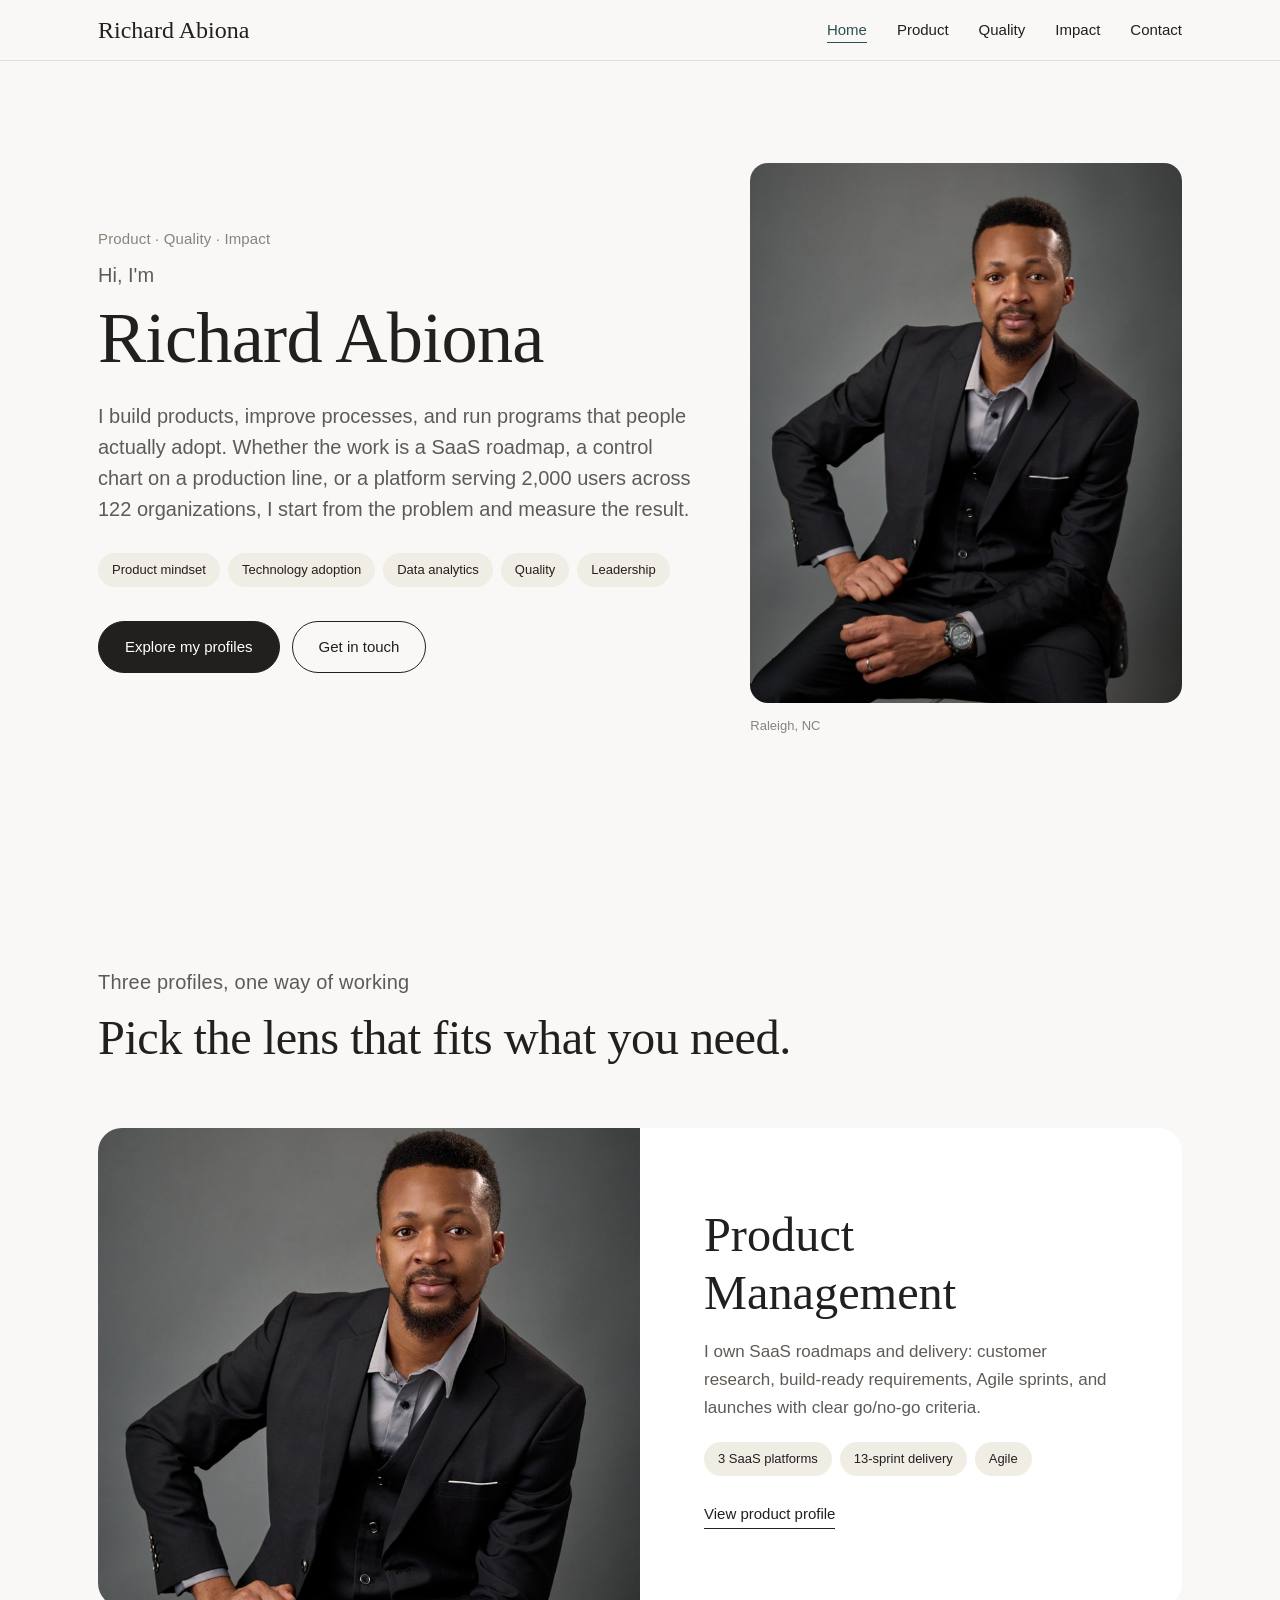
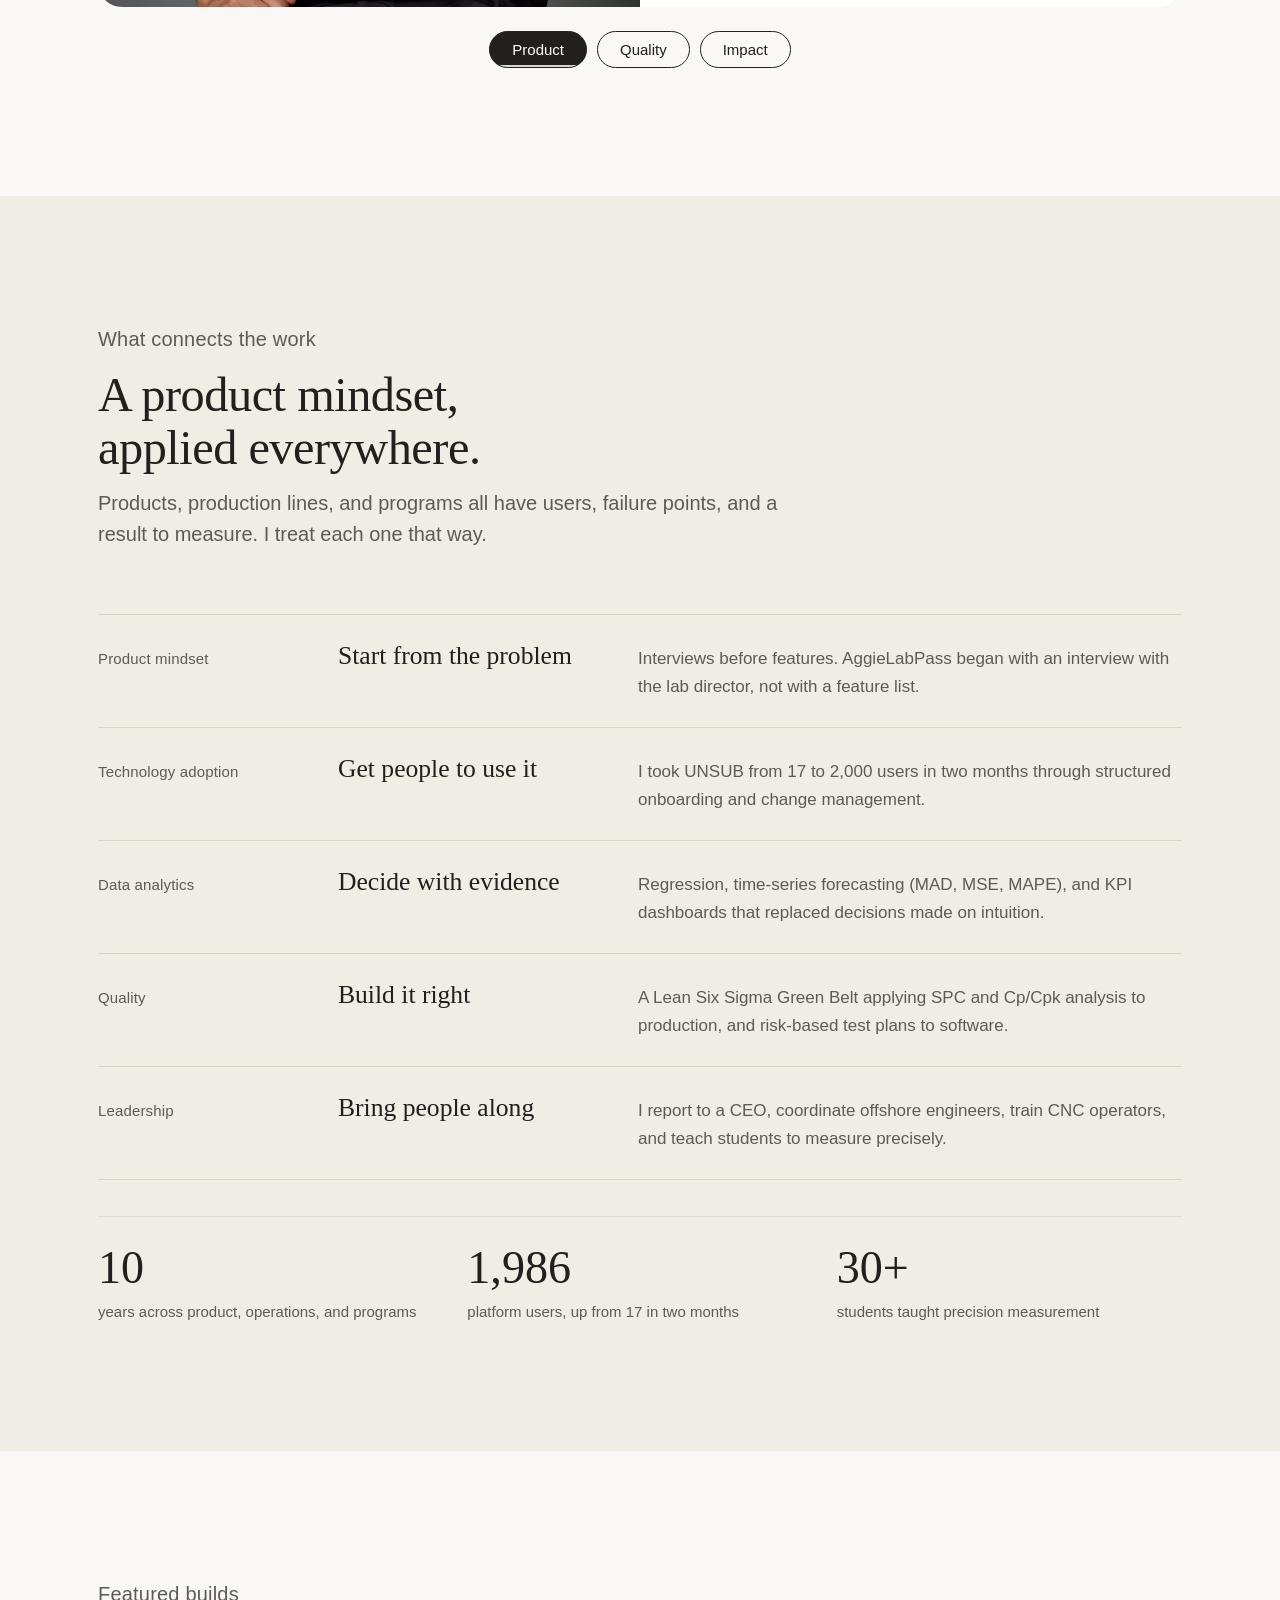
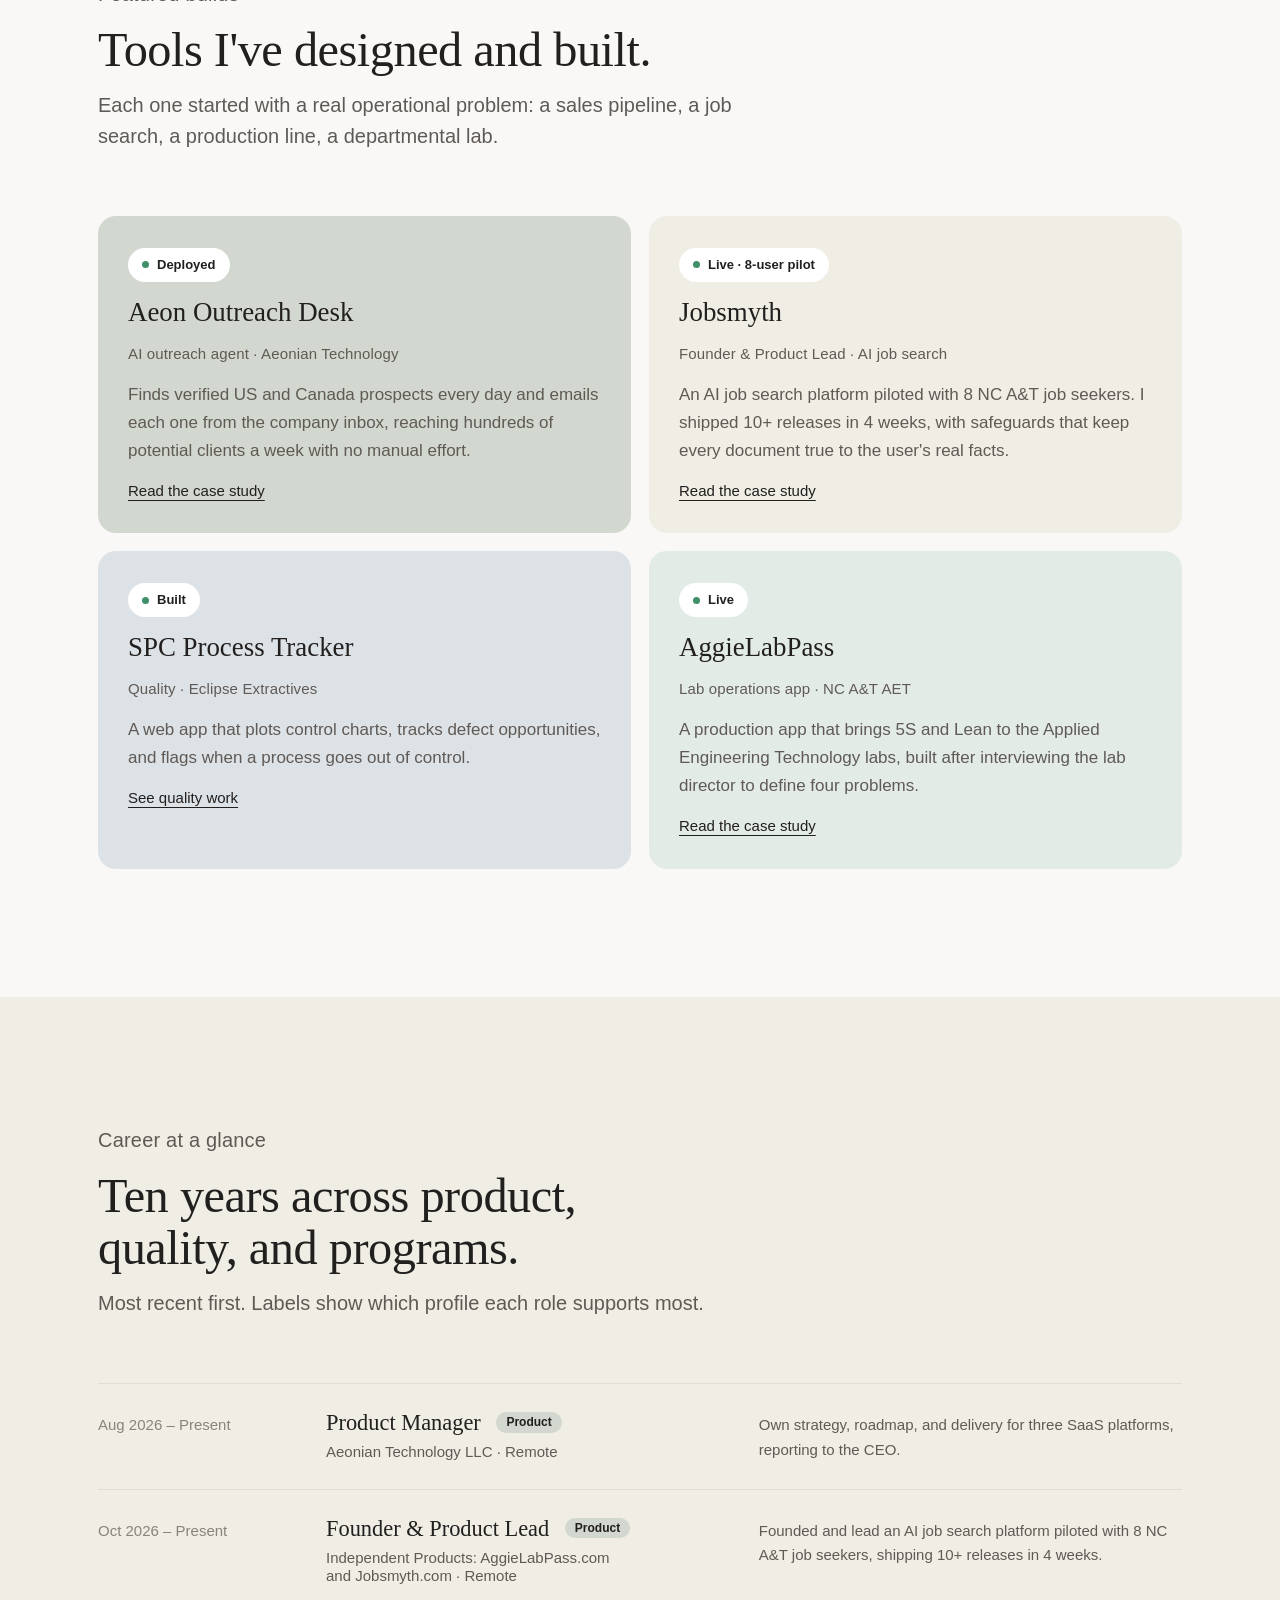
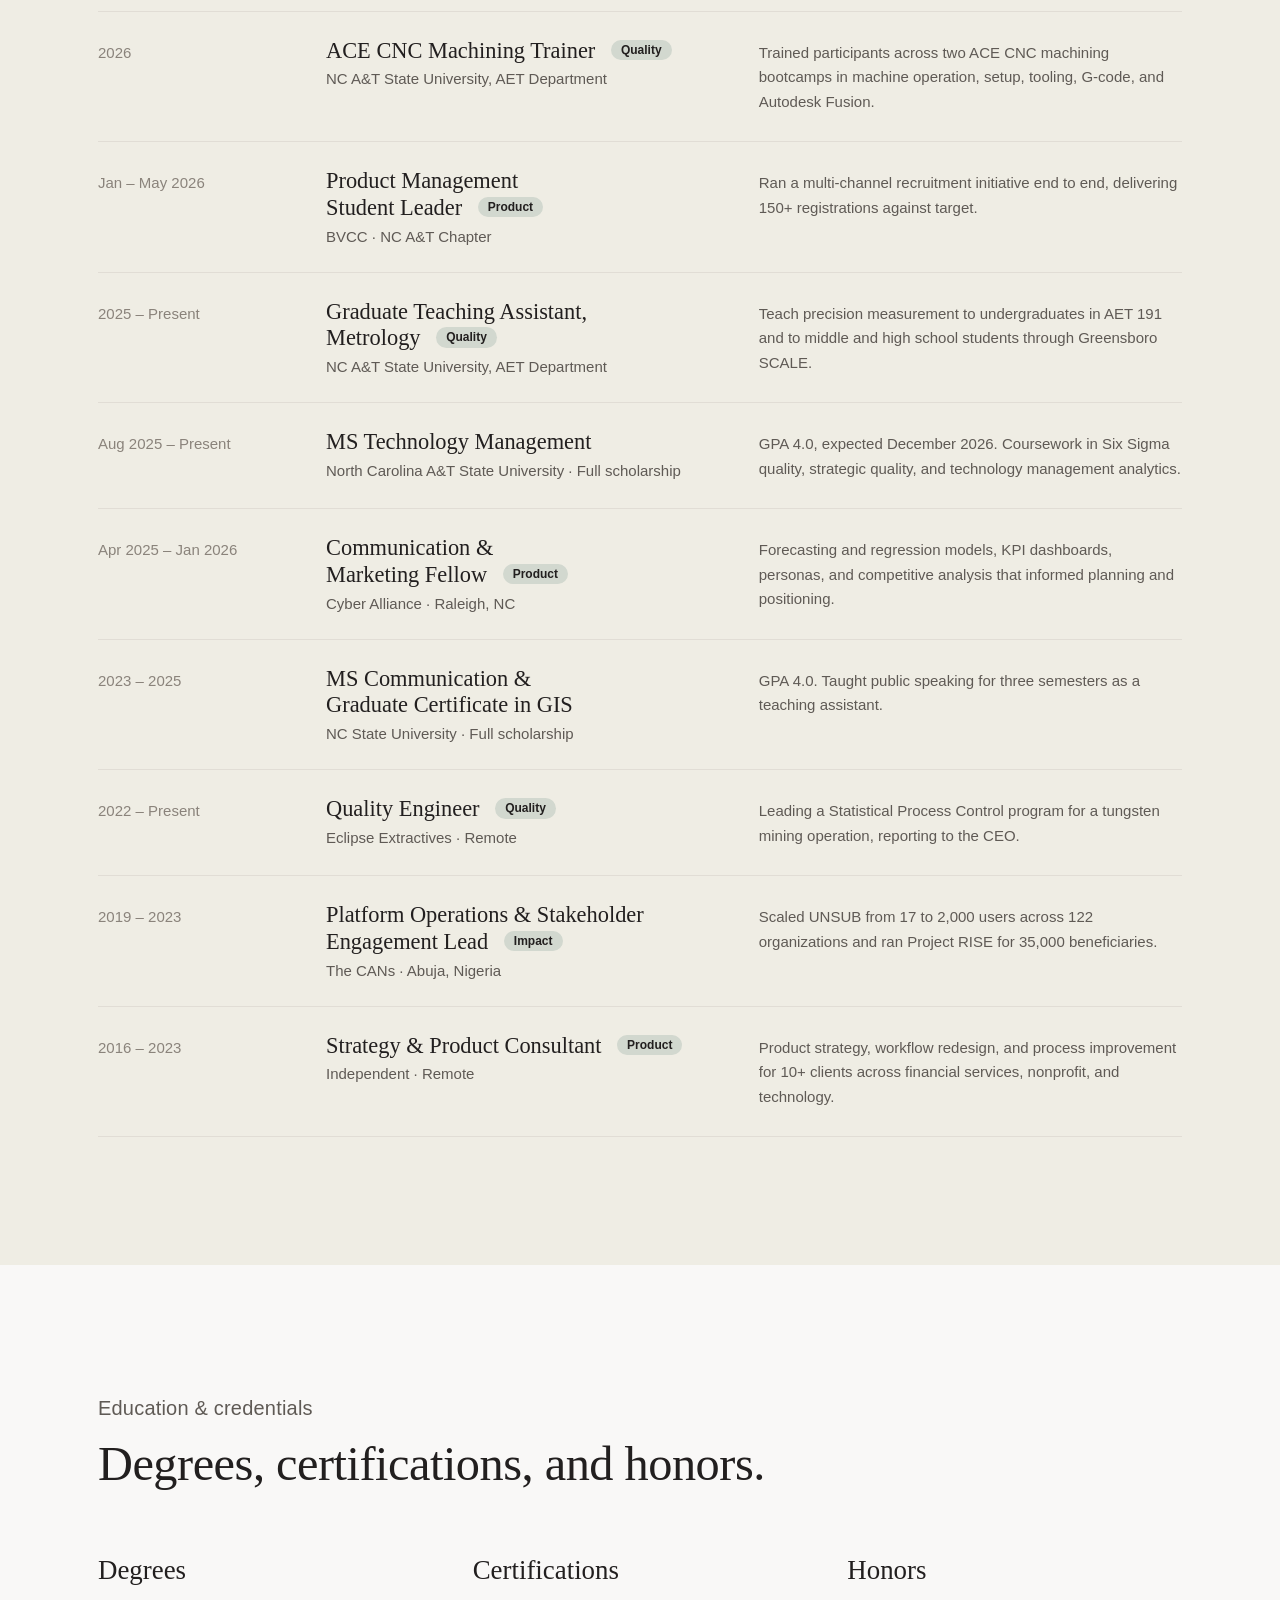
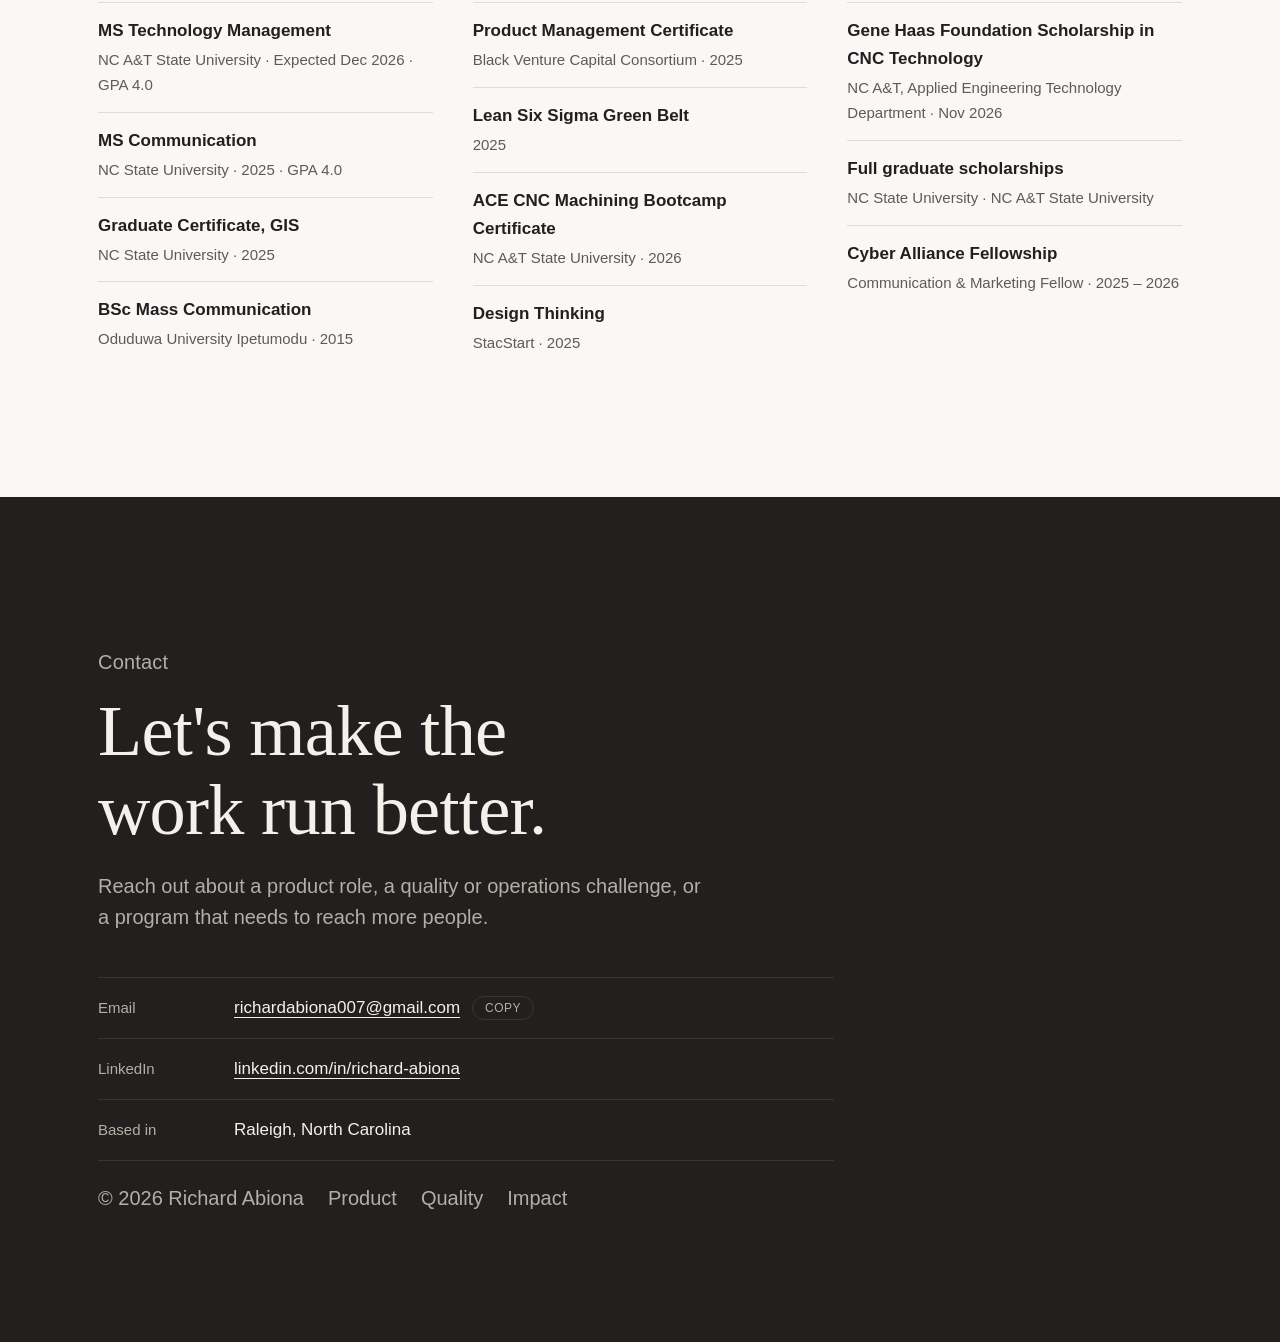
==== commit 64cfe2b2: "Add files via upload" ====
--- a/index.html
+++ b/index.html
@@ -121,9 +121,7 @@
     <div class="wrap">
       <div class="sec-head">
         <p class="spec">Three profiles, one way of working</p>
-        <h2>Pick the lens that fits what you need.</h2>
-        <p>Each profile has its own page with the work, results, and photos behind it.</p>
-      </div>
+        <h2>Pick the lens that fits what you need.</h2>      </div>
       <div class="carousel" aria-roledescription="carousel" aria-label="Career profiles">
         <div class="carousel-viewport">
           <div class="carousel-track">
--- a/assets/style.css
+++ b/assets/style.css
@@ -1,374 +1,389 @@
-/* Richard Abiona — shared styles for every page.
-   Layout: dark hero per page (each profile has its own live chart), then light, cool,
-   left-aligned sections; mono "spec" labels carry each field's vocabulary. */
+/* Richard Abiona — shared styles.
+   Direction: warm, editorial, photo-led. A refined display serif for headlines, a clean grotesque
+   for reading, soft paper/cream/sage grounds, deep forest green as the single accent. */
 :root {
-  --bg: #f2f4f7;
-  --surface: #ffffff;
-  --ink: #141a24;
-  --muted: #566173;
-  --line: #d8dde6;
-  --accent: #2448d8;
-  --brass: #a8771c;
-  --good: #2e9e5b;
-  --hero-bg: #0d121b;
-  --hero-ink: #eef2f8;
-  --hero-muted: #9aa6ba;
-  --hero-soft: #c9d2e1;
-  --hero-line: #26324a;
-  --hero-accent: #6f8cff;
-  --hero-warn: #e0a83c;
-  --chip: #e6eaf4;
-  --shadow: 0 1px 2px rgba(20, 26, 36, 0.06), 0 12px 32px -12px rgba(20, 26, 36, 0.18);
-
-  --f-display: "Archivo", "Arial Narrow", "Helvetica Neue", Arial, sans-serif;
-  --f-body: "IBM Plex Sans", "Segoe UI", system-ui, sans-serif;
-  --f-mono: "IBM Plex Mono", ui-monospace, "Cascadia Mono", Consolas, monospace;
-
-  --step--1: 0.8125rem;
-  --step-0: 1.0625rem;
-  --step-1: 1.25rem;
-  --step-2: clamp(1.5rem, 1.2rem + 1.2vw, 2rem);
-  --step-3: clamp(2rem, 1.4rem + 2.6vw, 3.25rem);
-  --step-4: clamp(2.6rem, 1.6rem + 4.6vw, 5rem);
-  --wrap: 1160px;
+  --paper: #f9f8f7;
+  --cream: #efede4;
+  --sage: #d2d8cf;
+  --mist: #dde2e6;
+  --white: #ffffff;
+  --ink: #221f1f;
+  --muted: #5f5a55;
+  --soft: #8a837b;
+  --line: #e1ddd5;
+  --forest: #29524d;
+  --forest-soft: #e3ebe7;
+  --night: #221f1f;
+  --night-ink: #f3f1ec;
+  --night-muted: #b5aea6;
+  --night-line: #3a3534;
+
+  --f-serif: "Libre Caslon Display", "Didot", "Bodoni 72", Georgia, "Times New Roman", serif;
+  --f-sans: "Hanken Grotesk", "Helvetica Neue", Helvetica, Arial, sans-serif;
+
+  --t-xs: 0.8125rem;
+  --t-sm: 0.9375rem;
+  --t-md: 1.0625rem;
+  --t-lg: 1.25rem;
+  --t-h3: clamp(1.4rem, 1.2rem + 0.6vw, 1.75rem);
+  --t-h2: clamp(2rem, 1.5rem + 1.9vw, 3.25rem);
+  --t-h1: clamp(2.6rem, 1.8rem + 3.4vw, 5rem);
+  --radius: 18px;
+  --wrap: 1180px;
   --ease: cubic-bezier(0.2, 0.7, 0.2, 1);
-}
-@media (prefers-color-scheme: dark) {
-  :root:not([data-theme="light"]) {
-    --bg: #10151e; --surface: #171e2a; --ink: #e8ecf3; --muted: #9aa6ba; --line: #283246;
-    --accent: #7d97ff; --brass: #d9a64a; --good: #4cc27f; --chip: #1f2838;
-    --shadow: 0 1px 2px rgba(0, 0, 0, 0.3), 0 16px 36px -14px rgba(0, 0, 0, 0.6);
-    color-scheme: dark;
-  }
-}
-:root[data-theme="dark"] {
-  --bg: #10151e; --surface: #171e2a; --ink: #e8ecf3; --muted: #9aa6ba; --line: #283246;
-  --accent: #7d97ff; --brass: #d9a64a; --good: #4cc27f; --chip: #1f2838;
-  --shadow: 0 1px 2px rgba(0, 0, 0, 0.3), 0 16px 36px -14px rgba(0, 0, 0, 0.6);
-  color-scheme: dark;
+  color-scheme: light;
 }
 
 * { box-sizing: border-box; }
 html { scroll-behavior: smooth; }
 body {
-  margin: 0; background: var(--bg); color: var(--ink);
-  font-family: var(--f-body); font-size: var(--step-0); line-height: 1.6;
-  -webkit-font-smoothing: antialiased;
-}
-body::before {
-  content: ""; position: fixed; inset: 0 0 auto; height: env(safe-area-inset-top, 0px);
-  z-index: 10; background: var(--hero-bg);
-}
+  margin: 0; background: var(--paper); color: var(--ink);
+  font-family: var(--f-sans); font-size: var(--t-md); line-height: 1.65; font-weight: 400;
+  -webkit-font-smoothing: antialiased; text-rendering: optimizeLegibility;
+}
+body::before { content: ""; position: fixed; inset: 0 0 auto; height: env(safe-area-inset-top, 0px); z-index: 10; background: var(--paper); }
 img, video { max-width: 100%; }
 [hidden] { display: none !important; }
-a { color: var(--accent); text-underline-offset: 3px; }
-a:focus-visible, button:focus-visible { outline: 2px solid var(--hero-accent); outline-offset: 3px; border-radius: 2px; }
-h1, h2, h3 { font-family: var(--f-display); font-stretch: 112%; line-height: 1.05; text-wrap: balance; margin: 0; }
+a { color: var(--forest); text-decoration-thickness: 1px; text-underline-offset: 4px; }
+a:hover { text-decoration-thickness: 2px; }
+a:focus-visible, button:focus-visible { outline: 2px solid var(--forest); outline-offset: 3px; border-radius: 4px; }
+h1, h2 { font-family: var(--f-serif); font-weight: 400; line-height: 1.08; letter-spacing: -0.01em; text-wrap: balance; margin: 0; }
+h3 { font-family: var(--f-serif); font-weight: 400; line-height: 1.2; text-wrap: balance; margin: 0; }
 p { margin: 0; }
 
 .wrap {
   max-width: var(--wrap); margin: 0 auto;
-  padding-left: max(16px, env(safe-area-inset-left, 0px));
-  padding-right: max(16px, env(safe-area-inset-right, 0px));
+  padding-left: max(20px, env(safe-area-inset-left, 0px));
+  padding-right: max(20px, env(safe-area-inset-right, 0px));
 }
 @media (min-width: 720px) {
-  .wrap { padding-left: max(40px, env(safe-area-inset-left, 0px)); padding-right: max(40px, env(safe-area-inset-right, 0px)); }
-}
-.spec {
-  font-family: var(--f-mono); font-size: var(--step--1); letter-spacing: 0.06em;
-  text-transform: uppercase; color: var(--muted);
-}
+  .wrap { padding-left: max(48px, env(safe-area-inset-left, 0px)); padding-right: max(48px, env(safe-area-inset-right, 0px)); }
+}
+
+/* Small label above headings: quiet, sentence case. */
+.spec { font-family: var(--f-sans); font-size: var(--t-sm); font-weight: 500; color: var(--soft); letter-spacing: 0.01em; }
 
 /* ---------- Nav ---------- */
 .nav {
   position: sticky; top: env(safe-area-inset-top, 0px); z-index: 20;
-  background: color-mix(in srgb, var(--hero-bg) 88%, transparent);
-  backdrop-filter: blur(10px); -webkit-backdrop-filter: blur(10px);
-  border-bottom: 1px solid var(--hero-line);
-}
-.nav .wrap { display: flex; align-items: center; justify-content: space-between; gap: 16px; padding-block: 14px; }
-.brand { color: var(--hero-ink); text-decoration: none; font-family: var(--f-display); font-weight: 800; font-stretch: 112%; font-size: 1rem; letter-spacing: 0.01em; }
-.nav-links { display: flex; gap: 26px; list-style: none; margin: 0; padding: 0; }
-.nav-links a { color: var(--hero-muted); text-decoration: none; font-size: 0.9375rem; transition: color 0.2s; }
-.nav-links a:hover, .nav-links a[aria-current="page"] { color: var(--hero-ink); }
-.nav-links a[aria-current="page"] { box-shadow: inset 0 -2px 0 var(--hero-accent); padding-bottom: 4px; }
-.progress { position: absolute; left: 0; bottom: -1px; height: 2px; width: 100%; background: var(--hero-accent); transform-origin: 0 50%; transform: scaleX(0); }
-.menu-btn { display: none; background: none; border: 1px solid var(--hero-line); color: var(--hero-ink); font: 500 var(--step--1) var(--f-mono); padding: 6px 10px; cursor: pointer; letter-spacing: 0.06em; }
-@media (max-width: 800px) {
+  background: color-mix(in srgb, var(--paper) 92%, transparent);
+  backdrop-filter: blur(12px); -webkit-backdrop-filter: blur(12px);
+  border-bottom: 1px solid var(--line);
+}
+.nav .wrap { display: flex; align-items: center; justify-content: space-between; gap: 16px; padding-block: 16px; }
+.brand { color: var(--ink); text-decoration: none; font-family: var(--f-serif); font-size: 1.5rem; line-height: 1; }
+.nav-links { display: flex; gap: 30px; list-style: none; margin: 0; padding: 0; }
+.nav-links a { color: var(--ink); text-decoration: none; font-size: var(--t-sm); font-weight: 500; padding-block: 4px; border-bottom: 1px solid transparent; transition: border-color 0.2s; }
+.nav-links a:hover { border-bottom-color: var(--ink); }
+.nav-links a[aria-current="page"] { border-bottom-color: var(--forest); color: var(--forest); }
+.progress { display: none; }
+.menu-btn { display: none; background: none; border: 1px solid var(--ink); border-radius: 999px; color: var(--ink); font: 500 var(--t-xs) var(--f-sans); padding: 7px 16px; cursor: pointer; letter-spacing: 0.04em; }
+@media (max-width: 820px) {
   .menu-btn { display: block; }
   .nav-links { display: none; position: absolute; left: 0; right: 0; top: 100%; flex-direction: column; gap: 0;
-    background: var(--hero-bg); border-bottom: 1px solid var(--hero-line);
-    padding-left: max(16px, env(safe-area-inset-left, 0px)); padding-right: max(16px, env(safe-area-inset-right, 0px)); padding-block: 8px; }
+    background: var(--paper); border-bottom: 1px solid var(--line);
+    padding-left: max(20px, env(safe-area-inset-left, 0px)); padding-right: max(20px, env(safe-area-inset-right, 0px)); padding-block: 8px 16px; }
   .nav-links.open { display: flex; }
-  .nav-links a { display: block; padding-block: 12px; font-size: 1rem; }
-  .nav-links a[aria-current="page"] { box-shadow: none; color: var(--hero-accent); }
+  .nav-links a { display: block; padding-block: 12px; font-family: var(--f-serif); font-size: 1.5rem; font-weight: 400; border: 0; }
 }
 
 /* ---------- Heroes ---------- */
-.hero { background: var(--hero-bg); color: var(--hero-ink); position: relative; overflow: hidden; }
-.hero canvas { position: absolute; inset: 0; width: 100%; height: 100%; display: block; }
-.hero .wrap { position: relative; padding-block: clamp(120px, 18vw, 200px) clamp(48px, 7vw, 80px); }
-.hero .spec { color: var(--hero-accent); }
-.hero h1 { font-size: var(--step-4); font-weight: 800; font-stretch: 125%; margin-top: 14px; letter-spacing: -0.01em; }
-.hero:not(.home-hero) h1 { max-width: 11ch; }
-.hero:not(.home-hero) .lede { max-width: 34rem; }
-.hero h1 .hi { display: block; font-size: 0.42em; font-weight: 600; font-stretch: 112%; color: var(--hero-muted); margin-bottom: 0.2em; }
-.hero .lede { max-width: 40rem; margin-top: 22px; font-size: var(--step-1); line-height: 1.5; color: var(--hero-soft); }
+.hero { background: var(--cream); position: relative; }
+.hero canvas, .home-grid-bg { display: none; }
+.hero .wrap { padding-block: clamp(56px, 9vw, 120px); }
+.hero h1 { font-size: var(--t-h1); margin-top: 14px; }
+.hero h1 .hi { display: block; font-family: var(--f-sans); font-size: var(--t-lg); font-weight: 500; letter-spacing: 0; color: var(--muted); margin-bottom: 12px; }
+.hero .lede { max-width: 38rem; margin-top: 24px; font-size: var(--t-lg); line-height: 1.55; color: var(--muted); }
 .hero-tags { display: flex; flex-wrap: wrap; gap: 8px; margin-top: 28px; padding: 0; list-style: none; }
-.hero-tags li { font-family: var(--f-mono); font-size: var(--step--1); color: var(--hero-ink); border: 1px solid var(--hero-line); background: rgba(13,18,27,0.6); padding: 5px 10px; }
-.hero-cta { display: flex; flex-wrap: wrap; gap: 12px; margin-top: 32px; }
-.crumb { display: inline-flex; gap: 8px; align-items: center; color: var(--hero-muted); text-decoration: none; font-family: var(--f-mono); font-size: var(--step--1); letter-spacing: 0.06em; text-transform: uppercase; }
-.crumb:hover { color: var(--hero-ink); }
-
-/* Home hero: copy beside a portrait */
-.home-hero .wrap { padding-block: clamp(56px, 9vw, 112px); display: grid; gap: 40px; align-items: center; grid-template-columns: 1fr; }
+.hero-tags li { font-size: var(--t-xs); font-weight: 500; color: var(--ink); background: var(--white); border-radius: 999px; padding: 6px 14px; }
+.hero-cta { display: flex; flex-wrap: wrap; gap: 12px; margin-top: 34px; }
+.crumb { color: var(--muted); text-decoration: none; font-size: var(--t-sm); font-weight: 500; }
+.crumb:hover { color: var(--ink); text-decoration: underline; }
+.hero:not(.home-hero) h1 { max-width: 16ch; }
+
+.home-hero { background: var(--paper); }
+.home-hero .hero-tags li { background: var(--cream); }
+.home-hero .wrap { display: grid; gap: 48px; align-items: center; grid-template-columns: 1fr; padding-block: clamp(48px, 8vw, 104px); }
 @media (min-width: 900px) { .home-hero .wrap { grid-template-columns: 7fr 5fr; } }
 .home-hero .copy { min-width: 0; }
-.home-portrait { margin: 0; position: relative; max-width: 440px; justify-self: center; width: 100%; }
-.home-portrait img { display: block; width: 100%; height: auto; aspect-ratio: 4 / 5; object-fit: cover; border-bottom: 3px solid var(--hero-accent); }
-.home-portrait figcaption { position: absolute; left: 0; bottom: 3px; right: 0; padding: 40px 16px 14px; background: linear-gradient(transparent, rgba(13,18,27,0.85)); color: var(--hero-soft); font-family: var(--f-mono); font-size: var(--step--1); letter-spacing: 0.06em; text-transform: uppercase; }
-.home-grid-bg { position: absolute; inset: 0; pointer-events: none; opacity: 0.5;
-  background-image: linear-gradient(var(--hero-line) 1px, transparent 1px), linear-gradient(90deg, var(--hero-line) 1px, transparent 1px);
-  background-size: 48px 48px; mask-image: radial-gradient(ellipse at 30% 40%, #000 0%, transparent 70%); -webkit-mask-image: radial-gradient(ellipse at 30% 40%, #000 0%, transparent 70%); }
-
+.home-portrait { margin: 0; position: relative; max-width: 460px; width: 100%; justify-self: center; }
+.home-portrait img { display: block; width: 100%; height: auto; aspect-ratio: 4 / 5; object-fit: cover; border-radius: var(--radius); }
+.home-portrait figcaption { margin-top: 12px; font-size: var(--t-xs); color: var(--soft); font-weight: 500; }
+
+/* ---------- Buttons ---------- */
 .btn {
   display: inline-flex; align-items: center; gap: 10px;
-  background: var(--accent); color: #fff; text-decoration: none; font-weight: 600;
-  padding: 12px 20px; border-radius: 2px; font-size: 0.9375rem; border: 0; cursor: pointer; font-family: inherit;
-  transition: transform 0.25s var(--ease), filter 0.2s;
-}
-.btn:hover { filter: brightness(1.08); transform: translateY(-2px); }
-.btn .arr { transition: transform 0.25s var(--ease); }
-.btn:hover .arr { transform: translateX(3px); }
-.hero .btn, .contact .btn { background: var(--hero-accent); color: var(--hero-bg); }
-.btn.ghost { background: transparent; color: var(--hero-ink); border: 1px solid var(--hero-line); }
-.btn.outline { background: transparent; color: var(--accent); border: 1px solid var(--accent); }
-:root[data-theme="dark"] .btn:not(.ghost):not(.outline) { color: #0d121b; }
-@media (prefers-color-scheme: dark) { :root:not([data-theme="light"]) .btn:not(.ghost):not(.outline) { color: #0d121b; } }
-
-@keyframes rise { from { opacity: 0; transform: translateY(14px); } to { opacity: 1; transform: none; } }
-.hero .copy > *, .hero .wrap > * { animation: rise 0.8s var(--ease) both; }
-.hero .copy > :nth-child(2), .hero .wrap > :nth-child(2) { animation-delay: 0.08s; }
-.hero .copy > :nth-child(3), .hero .wrap > :nth-child(3) { animation-delay: 0.18s; }
-.hero .copy > :nth-child(4), .hero .wrap > :nth-child(4) { animation-delay: 0.28s; }
-.hero .copy > :nth-child(5), .hero .wrap > :nth-child(5) { animation-delay: 0.38s; }
+  background: var(--ink); color: var(--white); text-decoration: none; font-weight: 500; font-family: var(--f-sans);
+  padding: 13px 26px; border-radius: 999px; font-size: var(--t-sm); border: 1px solid var(--ink); cursor: pointer;
+  transition: background 0.2s, color 0.2s, border-color 0.2s;
+}
+.btn:hover { background: var(--forest); border-color: var(--forest); }
+.btn.ghost, .btn.outline { background: transparent; color: var(--ink); border-color: var(--ink); }
+.btn.ghost:hover, .btn.outline:hover { background: var(--ink); color: var(--white); }
+.btn .arr { display: none; }
+.contact .btn { background: var(--night-ink); color: var(--night); border-color: var(--night-ink); }
+
+@keyframes rise { from { opacity: 0; transform: translateY(10px); } to { opacity: 1; transform: none; } }
+.hero .copy > *, .hero:not(.home-hero) .wrap > * { animation: rise 0.9s var(--ease) both; }
+.hero .copy > :nth-child(2), .hero .wrap > :nth-child(2) { animation-delay: 0.06s; }
+.hero .copy > :nth-child(3), .hero .wrap > :nth-child(3) { animation-delay: 0.12s; }
+.hero .copy > :nth-child(4), .hero .wrap > :nth-child(4) { animation-delay: 0.18s; }
+.hero .copy > :nth-child(5), .hero .wrap > :nth-child(5) { animation-delay: 0.24s; }
 
 /* ---------- Sections ---------- */
-section { padding-block: clamp(64px, 9vw, 112px); scroll-margin-top: 56px; }
-section + section { border-top: 1px solid var(--line); }
-.tint { background: var(--surface); }
-.sec-head { display: grid; gap: 12px; margin-bottom: clamp(32px, 5vw, 56px); max-width: 46rem; }
-.sec-head h2 { font-size: var(--step-3); font-weight: 800; }
-.sec-head p { color: var(--muted); }
-
-.pre { opacity: 0; transform: translateY(22px); }
-.in { opacity: 1; transform: none; transition: opacity 0.7s var(--ease) var(--d, 0s), transform 0.7s var(--ease) var(--d, 0s); }
-
-/* Intro block (profile pages) */
-.intro { display: grid; gap: clamp(32px, 5vw, 72px); grid-template-columns: 1fr; }
+section { padding-block: clamp(72px, 10vw, 128px); scroll-margin-top: 70px; }
+.tint { background: var(--cream); }
+.sec-head { display: grid; gap: 14px; margin-bottom: clamp(36px, 5vw, 64px); max-width: 44rem; }
+.sec-head h2 { font-size: var(--t-h2); }
+.sec-head p { color: var(--muted); font-size: var(--t-lg); line-height: 1.55; }
+
+.pre { opacity: 0; transform: translateY(16px); }
+.in { opacity: 1; transform: none; transition: opacity 0.8s var(--ease) var(--d, 0s), transform 0.8s var(--ease) var(--d, 0s); }
+
+/* Intro (profile pages) */
+.intro { display: grid; gap: clamp(32px, 5vw, 80px); grid-template-columns: 1fr; }
 @media (min-width: 900px) { .intro { grid-template-columns: 5fr 7fr; } }
-.intro h2 { font-size: var(--step-3); font-weight: 800; margin-top: 12px; }
-.intro-copy { display: grid; gap: 18px; max-width: 40rem; min-width: 0; align-content: start; }
-.intro-copy p:first-child { font-size: var(--step-1); line-height: 1.5; }
-.intro-photo { margin: 32px 0 0; max-width: 420px; display: grid; gap: 10px; }
-.intro-photo img { display: block; width: 100%; height: auto; aspect-ratio: 4 / 5; object-fit: cover; border-bottom: 3px solid var(--accent); background: var(--chip); }
-
-.readout {
-  margin-top: 28px; display: grid; grid-template-columns: repeat(3, minmax(0,1fr));
-  border-top: 1px solid var(--line); border-bottom: 1px solid var(--line);
-}
-.readout div { padding: 18px 14px 16px 0; min-width: 0; }
-.readout div + div { padding-left: 14px; border-left: 1px solid var(--line); }
-.readout b { display: block; font-family: var(--f-display); font-stretch: 112%; font-weight: 800; font-size: var(--step-2); font-variant-numeric: tabular-nums; line-height: 1.1; }
-.readout span { display: block; margin-top: 6px; font-size: var(--step--1); color: var(--muted); line-height: 1.4; }
-
-/* Profile carousel (home) */
+.intro h2 { font-size: var(--t-h2); margin-top: 12px; }
+.intro-copy { display: grid; gap: 20px; max-width: 40rem; min-width: 0; align-content: start; }
+.intro-copy p:first-child { font-size: var(--t-lg); line-height: 1.55; }
+.intro-photo { margin: 36px 0 0; max-width: 420px; display: grid; gap: 10px; }
+.intro-photo img { display: block; width: 100%; height: auto; aspect-ratio: 4 / 5; object-fit: cover; border-radius: var(--radius); background: var(--cream); }
+
+/* Figures, "by the numbers" style */
+.readout { margin-top: 36px; display: grid; grid-template-columns: repeat(3, minmax(0, 1fr)); gap: 24px; border-top: 1px solid var(--line); padding-top: 28px; }
+.readout div { min-width: 0; }
+.readout b { display: block; font-family: var(--f-serif); font-weight: 400; font-size: clamp(2rem, 1.6rem + 1.6vw, 3rem); line-height: 1; font-variant-numeric: lining-nums; }
+.readout span { display: block; margin-top: 10px; font-size: var(--t-sm); color: var(--muted); line-height: 1.45; }
+@media (max-width: 520px) { .readout { grid-template-columns: 1fr; } }
+
+/* ---------- Profile carousel (home) ---------- */
 .carousel { position: relative; }
-.carousel-viewport { overflow: hidden; touch-action: pan-y; }
-.carousel-track { display: flex; transition: transform 0.7s var(--ease); }
-.slide { flex: 0 0 100%; min-width: 0; padding: 2px; }
-.slide-card {
-  display: grid; grid-template-columns: 1fr; text-decoration: none; color: inherit; background: var(--surface);
-  border: 1px solid var(--line); min-height: 100%; transition: box-shadow 0.35s var(--ease), border-color 0.3s;
-}
-@media (min-width: 820px) { .slide-card { grid-template-columns: 5fr 6fr; } }
-.slide-card:hover { box-shadow: var(--shadow); border-color: color-mix(in srgb, var(--accent) 40%, var(--line)); }
-.slide-media { position: relative; overflow: hidden; background: var(--hero-bg); min-height: 240px; aspect-ratio: 4 / 3; }
-@media (min-width: 820px) { .slide-media { aspect-ratio: auto; min-height: 420px; } }
-.slide-media img { position: absolute; inset: 0; width: 100%; height: 100%; object-fit: cover; transition: transform 1.2s var(--ease); }
-.slide-card:hover .slide-media img { transform: scale(1.04); }
-.slide-stats { position: absolute; inset: 0; display: grid; align-content: center; gap: 18px; padding: 32px; color: var(--hero-ink);
-  background: radial-gradient(circle at 20% 20%, rgba(111,140,255,0.18), transparent 55%), var(--hero-bg); }
-.slide-stats div { border-left: 2px solid var(--hero-accent); padding-left: 14px; }
-.slide-stats b { display: block; font-family: var(--f-display); font-stretch: 112%; font-weight: 800; font-size: clamp(1.6rem, 1.2rem + 1.6vw, 2.4rem); line-height: 1.05; }
-.slide-stats span { font-family: var(--f-mono); font-size: var(--step--1); letter-spacing: 0.04em; color: var(--hero-muted); text-transform: uppercase; }
-.slide-body { padding: clamp(24px, 4vw, 48px); display: grid; gap: 14px; align-content: center; min-width: 0; }
-.slide-body .spec { color: var(--brass); }
-.slide-body h3 { font-size: var(--step-3); font-weight: 800; }
-.slide-body p { color: var(--muted); max-width: 34rem; }
+.carousel-viewport { overflow: hidden; touch-action: pan-y; border-radius: calc(var(--radius) + 6px); }
+.carousel-track { display: flex; transition: transform 0.8s var(--ease); }
+.slide { flex: 0 0 100%; min-width: 0; }
+.slide-card { display: grid; grid-template-columns: 1fr; text-decoration: none; color: inherit; background: var(--white); min-height: 100%; }
+@media (min-width: 820px) { .slide-card { grid-template-columns: 1fr 1fr; } }
+.slide-media { position: relative; overflow: hidden; background: var(--cream); min-height: 260px; aspect-ratio: 4 / 3; }
+@media (min-width: 820px) { .slide-media { aspect-ratio: auto; min-height: 460px; } }
+.slide-media img { position: absolute; inset: 0; width: 100%; height: 100%; object-fit: cover; transition: transform 1.4s var(--ease); }
+.slide-card:hover .slide-media img { transform: scale(1.03); }
+.slide-stats { position: absolute; inset: 0; display: grid; align-content: center; gap: 26px; padding: clamp(28px, 5vw, 56px); background: var(--forest); color: var(--night-ink); }
+.slide-stats b { display: block; font-family: var(--f-serif); font-weight: 400; font-size: clamp(2.2rem, 1.6rem + 2vw, 3.4rem); line-height: 1; }
+.slide-stats span { display: block; margin-top: 6px; font-size: var(--t-sm); color: #c9d6d2; }
+.slide-body { padding: clamp(28px, 5vw, 64px); display: grid; gap: 16px; align-content: center; min-width: 0; }
+.slide-body h3 { font-size: var(--t-h2); }
+.slide-body p { color: var(--muted); max-width: 32rem; }
 .slide-body ul { list-style: none; margin: 4px 0 0; padding: 0; display: flex; flex-wrap: wrap; gap: 8px; }
-.slide-body li { font-family: var(--f-mono); font-size: var(--step--1); padding: 4px 10px; background: var(--chip); }
-.slide-go { margin-top: 8px; font-weight: 600; color: var(--accent); display: inline-flex; gap: 10px; align-items: center; }
-.slide-card:hover .slide-go .arr { transform: translateX(4px); }
-.slide-go .arr { transition: transform 0.25s var(--ease); }
-.carousel-controls { display: flex; align-items: center; justify-content: space-between; gap: 16px; margin-top: 20px; flex-wrap: wrap; }
-.dots { display: flex; gap: 10px; flex-wrap: wrap; }
-.dot { position: relative; overflow: hidden; background: var(--chip); border: 0; cursor: pointer; padding: 10px 14px 12px; min-width: 150px; text-align: left; font: 500 var(--step--1) var(--f-mono); letter-spacing: 0.04em; text-transform: uppercase; color: var(--muted); }
-.dot[aria-selected="true"] { color: var(--ink); }
-.dot::after { content: ""; position: absolute; left: 0; bottom: 0; height: 3px; width: 100%; background: var(--accent); transform-origin: 0 50%; transform: scaleX(0); }
-.dot[aria-selected="true"]::after { transform: scaleX(1); }
+.slide-body li { font-size: var(--t-xs); font-weight: 500; padding: 6px 14px; background: var(--cream); border-radius: 999px; }
+.slide-go { margin-top: 10px; justify-self: start; font-weight: 500; font-size: var(--t-sm); color: var(--ink); border-bottom: 1px solid var(--ink); padding-bottom: 2px; }
+.slide-go .arr { display: none; }
+.slide-card:hover .slide-go { color: var(--forest); border-color: var(--forest); }
+.carousel-controls { display: flex; align-items: center; justify-content: center; margin-top: 24px; }
+.dots { display: flex; gap: 10px; flex-wrap: wrap; justify-content: center; }
+.dot { position: relative; overflow: hidden; background: transparent; border: 1px solid var(--ink); border-radius: 999px; cursor: pointer; padding: 9px 22px; font: 500 var(--t-sm) var(--f-sans); color: var(--ink); }
+.dot[aria-selected="true"] { background: var(--ink); color: var(--white); }
+.dot::after { content: ""; position: absolute; left: 0; bottom: 0; height: 2px; width: 100%; background: var(--sage); transform-origin: 0 50%; transform: scaleX(0); }
 .carousel.playing .dot[aria-selected="true"]::after { animation: fill var(--slide-ms, 4000ms) linear both; }
 @keyframes fill { from { transform: scaleX(0); } to { transform: scaleX(1); } }
-.carousel-buttons { display: flex; gap: 8px; }
-.icon-btn { width: 42px; height: 42px; display: inline-grid; place-items: center; background: transparent; border: 1px solid var(--line); color: var(--ink); cursor: pointer; font: 500 1rem var(--f-mono); }
-.icon-btn:hover { border-color: var(--accent); color: var(--accent); }
-@media (max-width: 560px) { .dot { min-width: 0; flex: 1 1 30%; } }
-
-/* Pillars (home) */
-.pillars { display: grid; grid-template-columns: repeat(auto-fit, minmax(min(100%, 200px), 1fr)); gap: 0; border-top: 1px solid var(--line); }
-.pillar { padding: 24px 22px 28px 0; border-bottom: 1px solid var(--line); display: grid; gap: 10px; align-content: start; min-width: 0; }
-.pillar .spec { color: var(--brass); }
-.pillar h3 { font-size: var(--step-1); font-weight: 800; }
-.pillar p { color: var(--muted); font-size: 0.96875rem; }
-.pillar a { font-size: 0.9375rem; }
-
-/* What I do */
-.do-grid { display: grid; grid-template-columns: repeat(auto-fit, minmax(min(100%, 310px), 1fr)); column-gap: 40px; border-top: 1px solid var(--line); }
-.do-item { padding: 28px 28px 32px 0; border-bottom: 1px solid var(--line); display: grid; gap: 10px; align-content: start; min-width: 0; }
-.do-item .spec { color: var(--brass); }
-.do-item h3 { font-size: var(--step-1); font-weight: 800; }
-.do-item p { color: var(--muted); font-size: 1rem; }
-.toolkit { margin-top: 36px; display: flex; flex-wrap: wrap; gap: 8px 10px; align-items: center; }
-.toolkit .spec { margin-right: 6px; }
-.toolkit span:not(.spec) { font-family: var(--f-mono); font-size: var(--step--1); padding: 4px 10px; background: var(--chip); }
-
-/* Case studies */
-.case { display: grid; gap: 28px 56px; grid-template-columns: 1fr; padding-block: 44px; border-top: 1px solid var(--line); }
-.case:last-child { border-bottom: 1px solid var(--line); }
+
+/* ---------- What connects the work (home) ---------- */
+/* One row per thread: label, short claim, evidence. */
+.pillars { display: grid; border-bottom: 1px solid #d9d5ca; }
+.pillar { display: grid; gap: 8px 40px; grid-template-columns: 1fr; padding-block: 26px; border-top: 1px solid #d9d5ca; min-width: 0; align-items: baseline; }
+@media (min-width: 820px) { .pillar { grid-template-columns: 200px 260px 1fr; } }
+.pillar h3 { font-size: 1.6rem; }
+.pillar p { color: var(--muted); }
+
+/* ---------- What I do ---------- */
+.do-grid { display: grid; grid-template-columns: repeat(auto-fit, minmax(min(100%, 320px), 1fr)); column-gap: 48px; }
+.do-item { padding: 30px 0 34px; border-top: 1px solid var(--line); display: grid; gap: 10px; align-content: start; min-width: 0; }
+.do-item h3 { font-size: var(--t-h3); }
+.do-item p { color: var(--muted); }
+.toolkit { margin-top: 40px; display: flex; flex-wrap: wrap; gap: 8px 10px; align-items: center; }
+.toolkit .spec { margin-right: 8px; color: var(--ink); }
+.toolkit span:not(.spec) { font-size: var(--t-xs); font-weight: 500; padding: 6px 14px; background: var(--white); border-radius: 999px; }
+
+/* ---------- Case studies ---------- */
+.case { display: grid; gap: 28px 72px; grid-template-columns: 1fr; padding-block: 56px; border-top: 1px solid var(--line); }
+.case:first-of-type { border-top: 0; padding-top: 0; }
 @media (min-width: 960px) { .case { grid-template-columns: 5fr 7fr; } }
-.case-meta { display: grid; gap: 14px; align-content: start; min-width: 0; }
-.case-meta .spec b { color: var(--accent); font-weight: 500; }
-.case-meta h3 { font-size: var(--step-2); font-weight: 800; }
-.case-meta > p { font-size: var(--step-1); line-height: 1.5; color: var(--ink); }
-.case-metrics { display: grid; grid-template-columns: repeat(3, minmax(0, 1fr)); margin-top: 8px; border-top: 1px solid var(--line); }
-.case-metrics div { padding: 14px 12px 0 0; min-width: 0; }
-.case-metrics div + div { padding-left: 12px; border-left: 1px solid var(--line); }
-.case-metrics b { display: block; font-family: var(--f-display); font-stretch: 112%; font-weight: 800; font-size: clamp(1.25rem, 1rem + 1vw, 1.75rem); line-height: 1.1; font-variant-numeric: tabular-nums; color: var(--accent); overflow-wrap: anywhere; }
-.case-metrics span { display: block; margin-top: 6px; font-size: 0.8125rem; color: var(--muted); line-height: 1.35; }
-.case-body { list-style: none; margin: 0; padding: 0; display: grid; min-width: 0; }
-.case-body li { padding: 16px 0 16px 28px; border-top: 1px dashed var(--line); position: relative; color: var(--muted); font-size: 0.98rem; }
-.case-body li:first-child { border-top: 0; padding-top: 0; }
-.case-body li::before { content: "→"; position: absolute; left: 0; top: 16px; font-family: var(--f-mono); color: var(--accent); }
-.case-body li:first-child::before { top: 0; }
+.case-meta { display: grid; gap: 16px; align-content: start; min-width: 0; }
+.case-meta .spec b { color: var(--ink); font-weight: 600; }
+.case-meta h3 { font-size: clamp(1.8rem, 1.4rem + 1.4vw, 2.6rem); line-height: 1.1; }
+.case-meta > p { font-size: var(--t-lg); line-height: 1.55; color: var(--muted); }
+.case-metrics { display: grid; grid-template-columns: repeat(3, minmax(0, 1fr)); gap: 18px; margin-top: 10px; }
+.case-metrics div { min-width: 0; }
+.case-metrics b { display: block; font-family: var(--f-serif); font-weight: 400; font-size: clamp(1.5rem, 1.2rem + 1vw, 2.1rem); line-height: 1.05; color: var(--forest); overflow-wrap: anywhere; }
+.case-metrics span { display: block; margin-top: 8px; font-size: var(--t-xs); color: var(--muted); line-height: 1.4; }
+.case-body { list-style: none; margin: 0; padding: 0; display: grid; gap: 18px; min-width: 0; align-content: start; }
+.case-body li { padding-left: 22px; position: relative; color: var(--muted); }
+.case-body li::before { content: ""; position: absolute; left: 0; top: 0.72em; width: 7px; height: 7px; border-radius: 50%; background: var(--forest); }
 .case-body b { color: var(--ink); font-weight: 600; }
-.case-side { display: grid; gap: 20px; min-width: 0; align-content: start; }
-.case-actions { display: flex; flex-wrap: wrap; gap: 12px; margin-top: 4px; }
-.doc-shot { margin: 0; display: grid; gap: 8px; max-width: 360px; }
-.doc-shot img { display: block; width: 100%; height: auto; border: 1px solid var(--line); background: #fff; }
-.doc-shot figcaption { font-size: var(--step--1); color: var(--muted); }
-
-/* Callout (awards) */
-.callout { display: grid; gap: 20px 40px; grid-template-columns: 1fr; align-items: center; padding: clamp(24px, 4vw, 40px); background: var(--surface); border: 1px solid var(--line); border-left: 4px solid var(--brass); }
+.case-side { display: grid; gap: 28px; min-width: 0; align-content: start; }
+.case-actions { display: flex; flex-wrap: wrap; gap: 12px; margin-top: 6px; }
+.doc-shot { margin: 0; display: grid; gap: 10px; max-width: 360px; }
+.doc-shot img { display: block; width: 100%; height: auto; border-radius: 12px; border: 1px solid var(--line); background: #fff; }
+.doc-shot figcaption { font-size: var(--t-xs); color: var(--muted); }
+
+/* ---------- Award callout ---------- */
+.callout { display: grid; gap: 20px 48px; grid-template-columns: 1fr; align-items: center; padding: clamp(32px, 5vw, 56px); background: var(--forest); color: var(--night-ink); border-radius: calc(var(--radius) + 6px); }
 @media (min-width: 820px) { .callout { grid-template-columns: auto 1fr; } }
-.callout .badge { font-family: var(--f-display); font-stretch: 125%; font-weight: 800; font-size: clamp(2.4rem, 1.8rem + 2vw, 3.4rem); color: var(--brass); line-height: 1; }
-.callout h3 { font-size: var(--step-2); font-weight: 800; }
-.callout p { color: var(--muted); margin-top: 8px; max-width: 48rem; }
-
-/* Builds: tilt cards */
-.builds-grid { display: grid; gap: 20px; grid-template-columns: repeat(auto-fit, minmax(min(100%, 300px), 1fr)); perspective: 1200px; }
-.builds-grid.two { grid-template-columns: repeat(auto-fit, minmax(min(100%, 420px), 1fr)); }
-.build {
-  position: relative; background: var(--surface); border: 1px solid var(--line); padding: 26px 24px 24px;
-  display: grid; gap: 12px; align-content: start; min-width: 0;
-  transform: rotateX(var(--rx, 0deg)) rotateY(var(--ry, 0deg)) translateZ(0);
-  transform-style: preserve-3d; transition: transform 0.5s var(--ease), box-shadow 0.4s var(--ease), border-color 0.3s;
-}
-.build::after {
-  content: ""; position: absolute; inset: 0; pointer-events: none; opacity: 0; transition: opacity 0.3s;
-  background: radial-gradient(420px circle at var(--mx, 50%) var(--my, 50%), color-mix(in srgb, var(--accent) 12%, transparent), transparent 60%);
-}
-.build:hover { box-shadow: var(--shadow); border-color: color-mix(in srgb, var(--accent) 40%, var(--line)); }
-.build:hover::after { opacity: 1; }
-.build.tilting { transition: transform 0.12s linear, box-shadow 0.4s var(--ease), border-color 0.3s; }
-.build h3 { font-size: var(--step-1); font-weight: 800; }
-.build > p { color: var(--muted); font-size: 0.98rem; }
-.build .spec { color: var(--brass); }
-.status { display: inline-flex; align-items: center; gap: 8px; justify-self: start; font-family: var(--f-mono); font-size: var(--step--1); padding: 4px 10px; background: var(--chip); color: var(--ink); }
-.status::before { content: ""; width: 7px; height: 7px; border-radius: 50%; background: var(--good); }
-.status.wip::before { background: var(--brass); animation: pulse 2.4s ease-in-out infinite; }
-@keyframes pulse { 0%, 100% { opacity: 1; } 50% { opacity: 0.35; } }
-.feat { list-style: none; margin: 4px 0 0; padding: 0; display: grid; }
-.feat li { padding: 9px 0 9px 20px; border-top: 1px dashed var(--line); position: relative; font-size: 0.9375rem; color: var(--muted); }
-.feat li::before { content: "+"; position: absolute; left: 0; top: 8px; font-family: var(--f-mono); color: var(--accent); }
-
-/* Gallery + lightbox */
-.gallery { display: grid; gap: 14px; grid-template-columns: repeat(auto-fill, minmax(min(100%, 260px), 1fr)); grid-auto-flow: dense; }
-.gallery figure { margin: 0; display: grid; gap: 8px; align-content: start; min-width: 0; }
+.callout .badge { font-family: var(--f-serif); font-size: clamp(2.6rem, 2rem + 2.4vw, 4rem); line-height: 1; }
+.callout .spec { color: #c9d6d2; }
+.callout h3 { font-size: var(--t-h3); margin-top: 6px; }
+.callout p { color: #dde6e3; margin-top: 10px; max-width: 48rem; }
+
+/* ---------- Builds ---------- */
+.builds-grid { display: grid; gap: 18px; grid-template-columns: repeat(auto-fit, minmax(min(100%, 300px), 1fr)); }
+.builds-grid.two { grid-template-columns: repeat(auto-fit, minmax(min(100%, 440px), 1fr)); }
+.build { position: relative; background: var(--sage); border-radius: var(--radius); padding: 32px 30px 30px; display: grid; gap: 14px; align-content: start; min-width: 0; transition: transform 0.4s var(--ease); }
+.build:nth-child(4n+2) { background: var(--cream); }
+.build:nth-child(4n+3) { background: var(--mist); }
+.build:nth-child(4n+4) { background: var(--forest-soft); }
+.tint .build:nth-child(4n+2) { background: var(--white); }
+.build:hover { transform: translateY(-3px); }
+.build h3 { font-size: var(--t-h3); }
+.build > p { color: var(--muted); }
+.build .spec { color: var(--muted); }
+.build > a { justify-self: start; color: var(--ink); font-weight: 500; font-size: var(--t-sm); }
+.status { display: inline-flex; align-items: center; gap: 8px; justify-self: start; font-size: var(--t-xs); font-weight: 600; padding: 6px 14px; background: var(--white); border-radius: 999px; color: var(--ink); }
+.status::before { content: ""; width: 7px; height: 7px; border-radius: 50%; background: #3f8f6a; }
+.status.wip::before { background: #b88a2e; }
+.feat { list-style: none; margin: 2px 0 0; padding: 0; display: grid; gap: 8px; }
+.feat li { padding-left: 18px; position: relative; font-size: var(--t-sm); color: var(--muted); }
+.feat li::before { content: ""; position: absolute; left: 0; top: 0.7em; width: 6px; height: 6px; border-radius: 50%; background: var(--ink); opacity: 0.55; }
+
+/* ---------- Gallery + lightbox ---------- */
+.gallery { display: grid; gap: 18px; grid-template-columns: repeat(auto-fill, minmax(min(100%, 260px), 1fr)); grid-auto-flow: dense; }
+.gallery figure { margin: 0; display: grid; gap: 10px; align-content: start; min-width: 0; }
 .gallery .wide { grid-column: span 2; }
 @media (max-width: 600px) { .gallery .wide { grid-column: auto; } }
-.shot { display: block; position: relative; padding: 0; border: 0; cursor: zoom-in; background: var(--chip); overflow: hidden; width: 100%; }
-.shot img { display: block; width: 100%; height: 100%; aspect-ratio: 4 / 3; object-fit: cover; transition: transform 0.8s var(--ease); }
+.shot { display: block; position: relative; padding: 0; border: 0; cursor: zoom-in; background: var(--cream); overflow: hidden; width: 100%; border-radius: 14px; }
+.shot img { display: block; width: 100%; height: 100%; aspect-ratio: 4 / 3; object-fit: cover; transition: transform 1s var(--ease); }
 .shot.tall img { aspect-ratio: 3 / 4; }
-.shot:hover img { transform: scale(1.04); }
-.gallery video { display: block; width: 100%; aspect-ratio: 16 / 9; background: #000; object-fit: contain; }
+.shot:hover img { transform: scale(1.03); }
+.gallery video { display: block; width: 100%; aspect-ratio: 16 / 9; background: #000; object-fit: contain; border-radius: 14px; }
 .gallery video.portrait-video { aspect-ratio: 3 / 4; }
-.gallery figcaption { font-size: var(--step--1); color: var(--muted); line-height: 1.45; }
-.lightbox { position: fixed; inset: 0; z-index: 50; background: rgba(8, 11, 17, 0.92); display: grid; grid-template-rows: auto 1fr auto; padding: max(12px, env(safe-area-inset-top, 0px)) max(12px, env(safe-area-inset-right, 0px)) max(16px, env(safe-area-inset-bottom, 0px)) max(12px, env(safe-area-inset-left, 0px)); color: #eef2f8; }
-.lightbox-bar { display: flex; justify-content: flex-end; gap: 8px; }
-.lightbox .icon-btn { color: #eef2f8; border-color: #3a4560; }
+.gallery figcaption { font-size: var(--t-xs); color: var(--muted); line-height: 1.5; }
+.lightbox { position: fixed; inset: 0; z-index: 50; background: rgba(24, 22, 21, 0.94); display: grid; grid-template-rows: auto 1fr auto; padding: max(12px, env(safe-area-inset-top, 0px)) max(12px, env(safe-area-inset-right, 0px)) max(16px, env(safe-area-inset-bottom, 0px)) max(12px, env(safe-area-inset-left, 0px)); color: #f3f1ec; }
+.lightbox-bar { display: flex; justify-content: flex-end; }
+.icon-btn { width: 44px; height: 44px; display: inline-grid; place-items: center; background: transparent; border: 1px solid rgba(243, 241, 236, 0.35); border-radius: 999px; color: #f3f1ec; cursor: pointer; font: 400 1rem var(--f-sans); }
+.icon-btn:hover { background: rgba(243, 241, 236, 0.12); }
 .lightbox-stage { position: relative; min-height: 0; margin: 8px 0; }
-/* Fit the whole photo inside the stage, never cropped or enlarged past the screen. */
 .lightbox-stage img { position: absolute; inset: 0; width: 100%; height: 100%; object-fit: contain; }
 .lightbox-foot { display: flex; align-items: center; justify-content: space-between; gap: 12px; max-width: 900px; width: 100%; margin: 0 auto; }
-.lightbox-foot p { font-size: 0.9375rem; color: #c9d2e1; text-align: center; flex: 1; }
-
-/* Path / timeline */
+.lightbox-foot p { font-size: var(--t-sm); color: #d9d4cd; text-align: center; flex: 1; }
+
+/* ---------- Timeline ---------- */
 .path { list-style: none; margin: 0; padding: 0; display: grid; }
-.path li { display: grid; grid-template-columns: 1fr; gap: 6px 40px; padding-block: 22px; border-top: 1px solid var(--line); }
+.path li { display: grid; grid-template-columns: 1fr; gap: 6px 48px; padding-block: 26px; border-top: 1px solid var(--line); }
 .path li:last-child { border-bottom: 1px solid var(--line); }
-@media (min-width: 760px) { .path li { grid-template-columns: 170px 1fr 1.1fr; align-items: baseline; } }
-.path .when { font-family: var(--f-mono); font-size: 0.875rem; color: var(--accent); font-variant-numeric: tabular-nums; }
-.path h3 { font-size: 1.125rem; font-weight: 800; }
-.path .where { display: block; font-family: var(--f-body); font-weight: 400; font-stretch: 100%; color: var(--muted); font-size: 0.9375rem; margin-top: 4px; }
-.path p { color: var(--muted); font-size: 0.96875rem; min-width: 0; }
-.tagline { display: inline-block; margin-left: 8px; font-family: var(--f-mono); font-size: 0.6875rem; letter-spacing: 0.06em; text-transform: uppercase; padding: 2px 6px; background: var(--chip); color: var(--muted); vertical-align: 2px; font-weight: 500; font-stretch: 100%; }
-
-/* Credentials */
+@media (min-width: 760px) { .path li { grid-template-columns: 180px 1fr 1.1fr; align-items: baseline; } }
+.path .when { font-size: var(--t-sm); color: var(--soft); font-weight: 500; font-variant-numeric: tabular-nums; }
+.path h3 { font-size: 1.4rem; }
+.path .where { display: block; font-family: var(--f-sans); color: var(--muted); font-size: var(--t-sm); margin-top: 6px; }
+.path p { color: var(--muted); font-size: var(--t-sm); min-width: 0; }
+.tagline { display: inline-block; margin-left: 10px; font-family: var(--f-sans); font-size: 0.75rem; font-weight: 600; padding: 3px 10px; border-radius: 999px; background: var(--sage); color: var(--ink); vertical-align: 4px; }
+
+/* ---------- Credentials ---------- */
 .cred-grid { display: grid; gap: 40px; grid-template-columns: repeat(auto-fit, minmax(min(100%, 300px), 1fr)); }
-.cred-grid h3 { font-size: var(--step-1); font-weight: 800; margin-bottom: 14px; }
+.cred-grid h3 { font-size: var(--t-h3); margin-bottom: 16px; }
 .cred { list-style: none; margin: 0; padding: 0; }
-.cred li { padding-block: 12px; border-top: 1px solid var(--line); display: grid; gap: 2px; }
+.cred li { padding-block: 14px; border-top: 1px solid var(--line); display: grid; gap: 3px; }
 .cred li b { font-weight: 600; }
-.cred li span { color: var(--muted); font-size: 0.9375rem; }
-
-/* Cross links to the other profiles */
-.cross { display: grid; gap: 16px; grid-template-columns: repeat(auto-fit, minmax(min(100%, 320px), 1fr)); }
-.cross a { display: grid; gap: 8px; padding: 24px; background: var(--surface); border: 1px solid var(--line); text-decoration: none; color: inherit; transition: transform 0.35s var(--ease), box-shadow 0.35s var(--ease), border-color 0.3s; }
-.cross a:hover { transform: translateY(-3px); box-shadow: var(--shadow); border-color: color-mix(in srgb, var(--accent) 40%, var(--line)); }
-.cross .spec { color: var(--brass); }
-.cross h3 { font-size: var(--step-1); font-weight: 800; }
-.cross p { color: var(--muted); font-size: 0.96875rem; }
-.cross .go { color: var(--accent); font-weight: 600; font-size: 0.9375rem; }
-
-/* Contact */
-.contact { background: var(--hero-bg); color: var(--hero-ink); border-top: 0 !important; }
-.contact h2 { font-size: var(--step-4); font-weight: 800; font-stretch: 125%; max-width: 14ch; }
-.contact .spec { color: var(--hero-accent); }
-.contact p { color: var(--hero-muted); max-width: 38rem; margin-top: 20px; font-size: var(--step-1); line-height: 1.5; }
-.contact-rows { margin-top: 40px; display: grid; gap: 0; max-width: 46rem; }
-.contact-rows div { display: grid; grid-template-columns: 120px 1fr; gap: 16px; padding-block: 14px; border-top: 1px solid var(--hero-line); align-items: baseline; }
-.contact-rows div:last-child { border-bottom: 1px solid var(--hero-line); }
-.contact-rows dt { font-family: var(--f-mono); font-size: var(--step--1); letter-spacing: 0.06em; text-transform: uppercase; color: var(--hero-muted); }
-.contact-rows dd { margin: 0; color: var(--hero-ink); min-width: 0; overflow-wrap: anywhere; }
-.contact-rows a { color: var(--hero-ink); }
-.copy-btn { margin-left: 12px; background: none; border: 1px solid var(--hero-line); color: var(--hero-muted); font: 500 0.75rem var(--f-mono); letter-spacing: 0.06em; padding: 3px 8px; cursor: pointer; vertical-align: 1px; }
-.copy-btn:hover { color: var(--hero-ink); }
-.foot { margin-top: 64px; font-family: var(--f-mono); font-size: var(--step--1); color: var(--hero-muted); display: flex; flex-wrap: wrap; gap: 8px 20px; }
-.foot a { color: var(--hero-muted); }
+.cred li span { color: var(--muted); font-size: var(--t-sm); }
+
+/* ---------- Other profiles ---------- */
+.cross { display: grid; gap: 18px; grid-template-columns: repeat(auto-fit, minmax(min(100%, 340px), 1fr)); }
+.cross a { display: grid; gap: 10px; padding: 34px 32px; background: var(--white); border-radius: var(--radius); text-decoration: none; color: inherit; transition: transform 0.4s var(--ease); }
+.cross a:hover { transform: translateY(-3px); }
+.cross h3 { font-size: var(--t-h2); }
+.cross p { color: var(--muted); }
+.cross .go { justify-self: start; color: var(--ink); font-weight: 500; font-size: var(--t-sm); border-bottom: 1px solid var(--ink); padding-bottom: 2px; }
+
+/* ---------- Contact / footer ---------- */
+.contact { background: var(--night); color: var(--night-ink); }
+.contact h2 { font-size: var(--t-h1); max-width: 14ch; }
+.contact .spec { color: var(--night-muted); }
+.contact p { color: var(--night-muted); max-width: 38rem; margin-top: 22px; font-size: var(--t-lg); line-height: 1.55; }
+.contact-rows { margin-top: 44px; display: grid; max-width: 46rem; }
+.contact-rows div { display: grid; grid-template-columns: 120px 1fr; gap: 16px; padding-block: 16px; border-top: 1px solid var(--night-line); align-items: baseline; }
+.contact-rows div:last-child { border-bottom: 1px solid var(--night-line); }
+.contact-rows dt { font-size: var(--t-sm); color: var(--night-muted); }
+.contact-rows dd { margin: 0; color: var(--night-ink); min-width: 0; overflow-wrap: anywhere; }
+.contact-rows a { color: var(--night-ink); }
+.copy-btn { margin-left: 12px; background: none; border: 1px solid var(--night-line); border-radius: 999px; color: var(--night-muted); font: 500 0.75rem var(--f-sans); letter-spacing: 0.04em; padding: 4px 12px; cursor: pointer; vertical-align: 1px; }
+.copy-btn:hover { color: var(--night-ink); border-color: var(--night-muted); }
+.foot { margin-top: 72px; font-size: var(--t-sm); color: var(--night-muted); display: flex; flex-wrap: wrap; gap: 8px 24px; }
+.foot a { color: var(--night-muted); text-decoration: none; }
+.foot a:hover { color: var(--night-ink); }
+
+/* ---------- Product case study pages ---------- */
+.cs-hero .wrap { display: grid; gap: 48px; grid-template-columns: 1fr; align-items: center; }
+@media (min-width: 960px) { .cs-hero .wrap { grid-template-columns: 6fr 6fr; } }
+.cs-hero .copy { min-width: 0; }
+.cs-hero h1 { max-width: none; }
+.cs-meta { display: grid; grid-template-columns: repeat(2, minmax(0, 1fr)); gap: 18px 28px; margin: 32px 0 0; padding-top: 24px; border-top: 1px solid #d9d5ca; max-width: 36rem; }
+.cs-meta dt { font-size: var(--t-xs); color: var(--soft); font-weight: 500; }
+.cs-meta dd { margin: 4px 0 0; font-size: var(--t-sm); font-weight: 500; color: var(--ink); }
+.cs-shot { margin: 0; min-width: 0; }
+.cs-shot .frame { border-radius: 14px; overflow: hidden; background: var(--white); box-shadow: 0 1px 2px rgba(34, 31, 31, 0.06), 0 24px 48px -24px rgba(34, 31, 31, 0.28); }
+.cs-shot .bar { display: flex; align-items: center; gap: 6px; padding: 10px 14px; background: #f1efea; border-bottom: 1px solid var(--line); }
+.cs-shot .bar i { width: 9px; height: 9px; border-radius: 50%; background: #d6d1c8; }
+.cs-shot .bar span { margin-left: 10px; font-size: 0.75rem; color: var(--soft); }
+.cs-shot img { display: block; width: 100%; height: auto; }
+.cs-shot figcaption { margin-top: 12px; font-size: var(--t-xs); color: var(--soft); }
+.cs-glance { min-width: 0; background: var(--forest); color: var(--night-ink); border-radius: calc(var(--radius) + 6px); padding: clamp(32px, 4vw, 52px); display: grid; gap: 28px; }
+.cs-glance .spec { color: #c9d6d2; }
+.cs-glance b { display: block; font-family: var(--f-serif); font-weight: 400; font-size: clamp(2.2rem, 1.7rem + 1.8vw, 3.2rem); line-height: 1; }
+.cs-glance span { display: block; margin-top: 8px; color: #d4dfdb; font-size: var(--t-sm); }
+
+.cs-section { display: grid; grid-template-columns: 1fr; gap: 18px 64px; padding-block: 56px; border-top: 1px solid var(--line); }
+.cs-section:first-child { border-top: 0; padding-top: 0; }
+@media (min-width: 900px) { .cs-section { grid-template-columns: 300px 1fr; } }
+.cs-section > header h2 { font-size: clamp(1.8rem, 1.4rem + 1.2vw, 2.4rem); }
+.cs-section > header .spec { margin-bottom: 10px; display: block; }
+.prose { display: grid; gap: 18px; max-width: 42rem; min-width: 0; }
+.prose p { color: var(--muted); }
+.prose p.lead { font-size: var(--t-lg); line-height: 1.55; color: var(--ink); }
+.prose ul { margin: 0; padding: 0; list-style: none; display: grid; gap: 14px; }
+.prose ul li { padding-left: 22px; position: relative; color: var(--muted); }
+.prose ul li::before { content: ""; position: absolute; left: 0; top: 0.72em; width: 7px; height: 7px; border-radius: 50%; background: var(--forest); }
+.prose b { color: var(--ink); font-weight: 600; }
+.pullquote { margin: 8px 0; padding: 4px 0 4px 24px; border-left: 2px solid var(--forest); font-family: var(--f-serif); font-size: clamp(1.4rem, 1.2rem + 0.8vw, 1.9rem); line-height: 1.3; color: var(--ink); }
+
+.fit-table { display: grid; border-top: 1px solid var(--line); }
+.fit-table div { display: grid; grid-template-columns: 1fr; gap: 6px 32px; padding-block: 18px; border-bottom: 1px solid var(--line); }
+@media (min-width: 640px) { .fit-table div { grid-template-columns: 1fr 1.4fr; } }
+.fit-table .head { padding-block: 0 12px; font-size: var(--t-xs); color: var(--soft); font-weight: 500; }
+.fit-table .head span { display: block; }
+@media (max-width: 639px) { .fit-table .head { display: none; } }
+.fit-table b { font-weight: 600; color: var(--ink); }
+.fit-table span { color: var(--muted); }
+
+.steps { list-style: none; margin: 0; padding: 0; display: grid; gap: 0; counter-reset: step; }
+.steps li { counter-increment: step; display: grid; grid-template-columns: 52px 1fr; gap: 16px; padding-block: 18px; border-top: 1px solid var(--line); color: var(--muted); }
+.steps li:last-child { border-bottom: 1px solid var(--line); }
+.steps li::before { content: counter(step, decimal-leading-zero); font-family: var(--f-serif); font-size: 1.6rem; line-height: 1; color: var(--forest); }
+.steps b { color: var(--ink); font-weight: 600; }
+
+.principles { display: grid; gap: 14px; grid-template-columns: repeat(auto-fit, minmax(min(100%, 170px), 1fr)); }
+.principles div { background: var(--cream); border-radius: var(--radius); padding: 26px 24px; display: grid; gap: 8px; align-content: start; }
+.principles h3 { font-size: 1.45rem; }
+.principles p { color: var(--muted); font-size: var(--t-sm); }
+
+.results { display: grid; gap: 24px; grid-template-columns: repeat(auto-fit, minmax(min(100%, 180px), 1fr)); }
+.results div { border-top: 1px solid var(--ink); padding-top: 16px; }
+.results b { display: block; font-family: var(--f-serif); font-weight: 400; font-size: clamp(2rem, 1.6rem + 1.4vw, 2.8rem); line-height: 1; }
+.results span { display: block; margin-top: 10px; color: var(--muted); font-size: var(--t-sm); }
+
+/* Whole product card is clickable. */
+.build .card-link::after { content: ""; position: absolute; inset: 0; border-radius: inherit; }
+.build:has(.card-link) { cursor: pointer; }
+.build:has(.card-link:focus-visible) { outline: 2px solid var(--forest); outline-offset: 3px; }
 
 @media (prefers-reduced-motion: reduce) {
   html { scroll-behavior: auto; }
   *, *::before, *::after { animation: none !important; transition: none !important; }
   .pre { opacity: 1; transform: none; }
-  .build { transform: none; }
-}
+}
